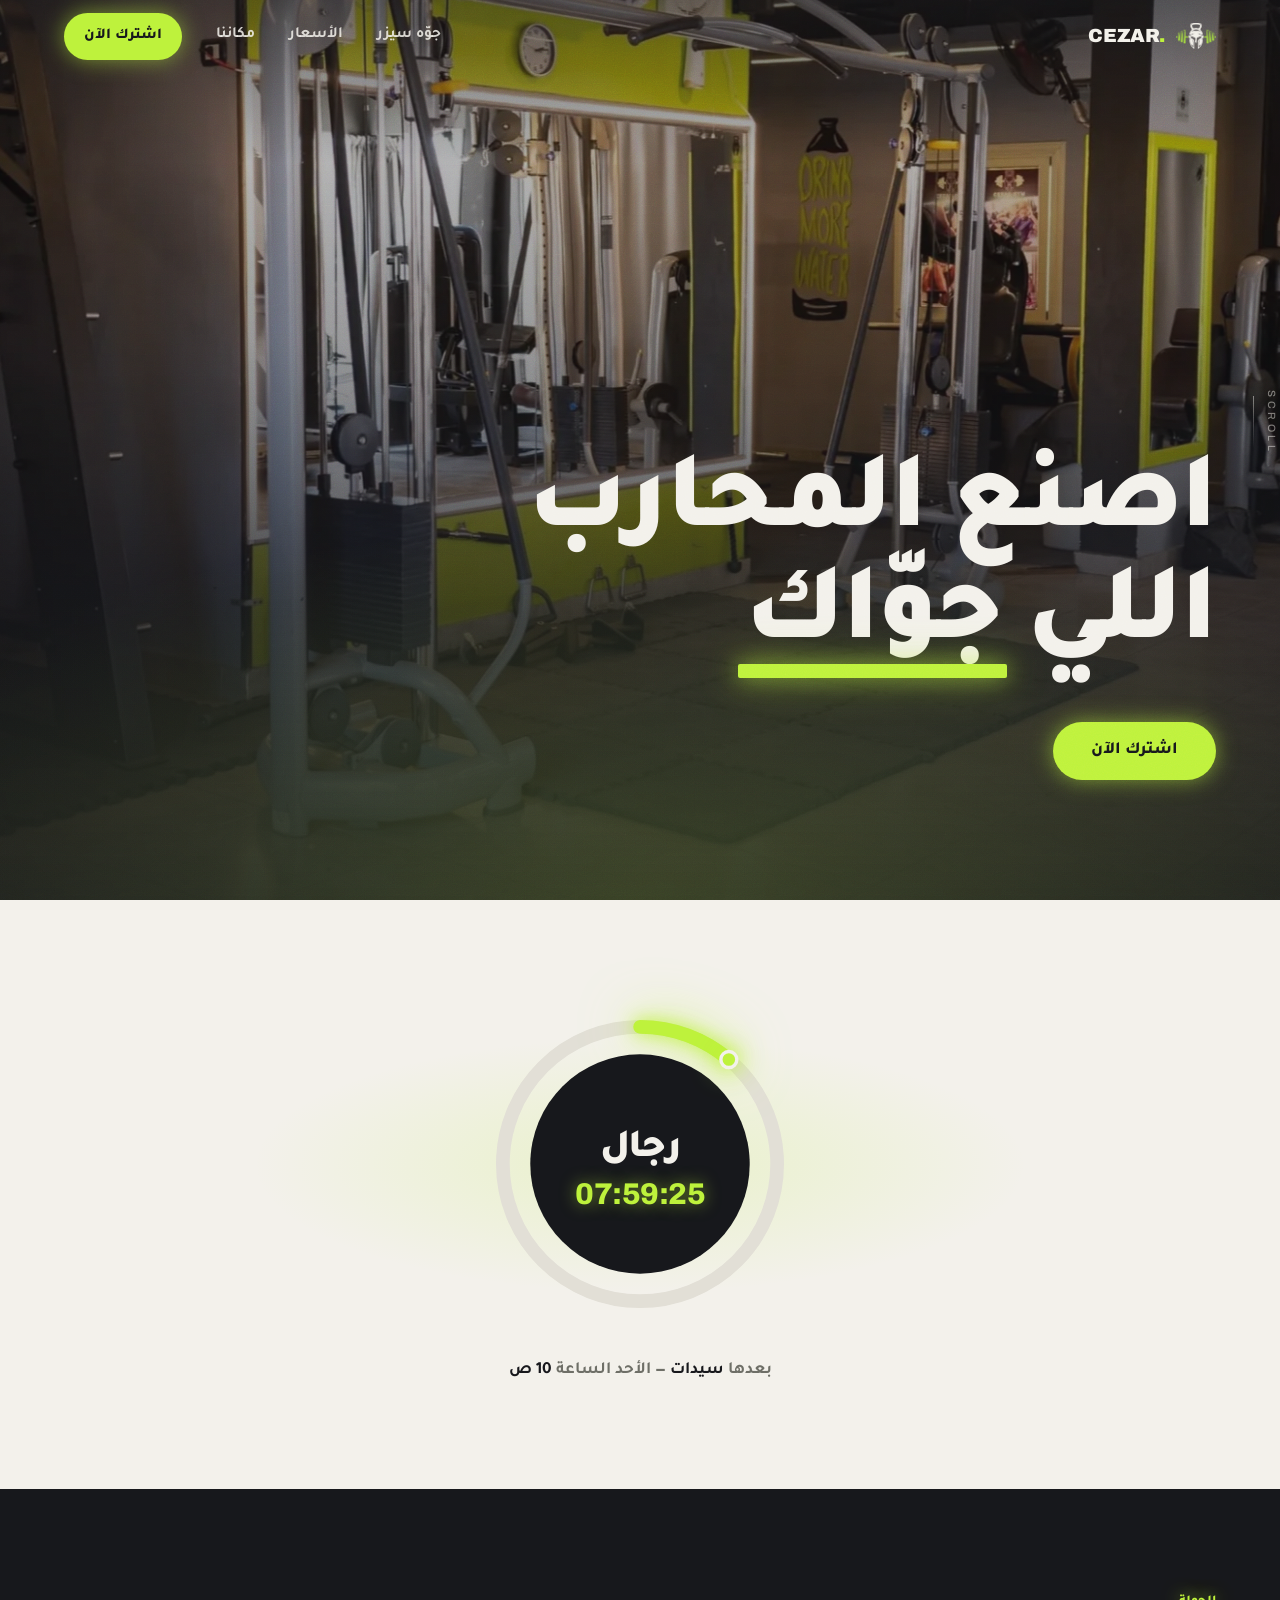
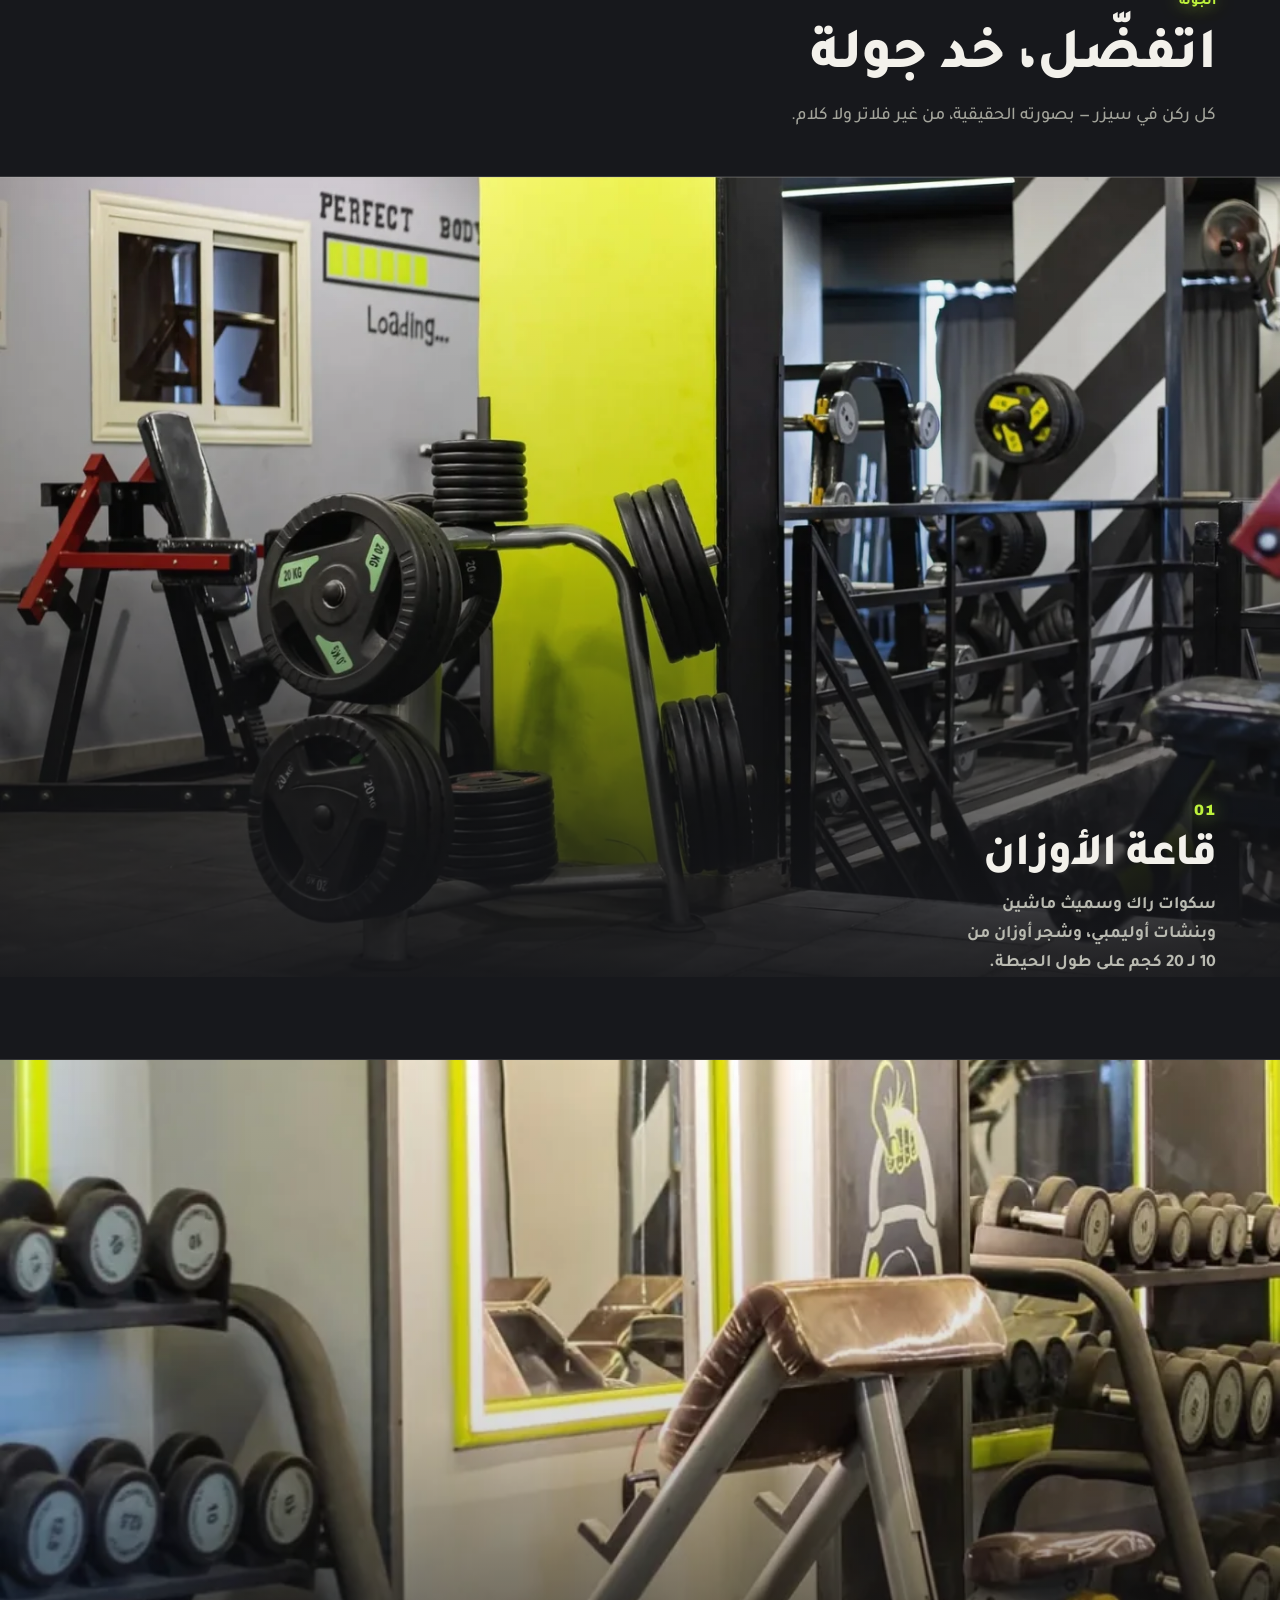
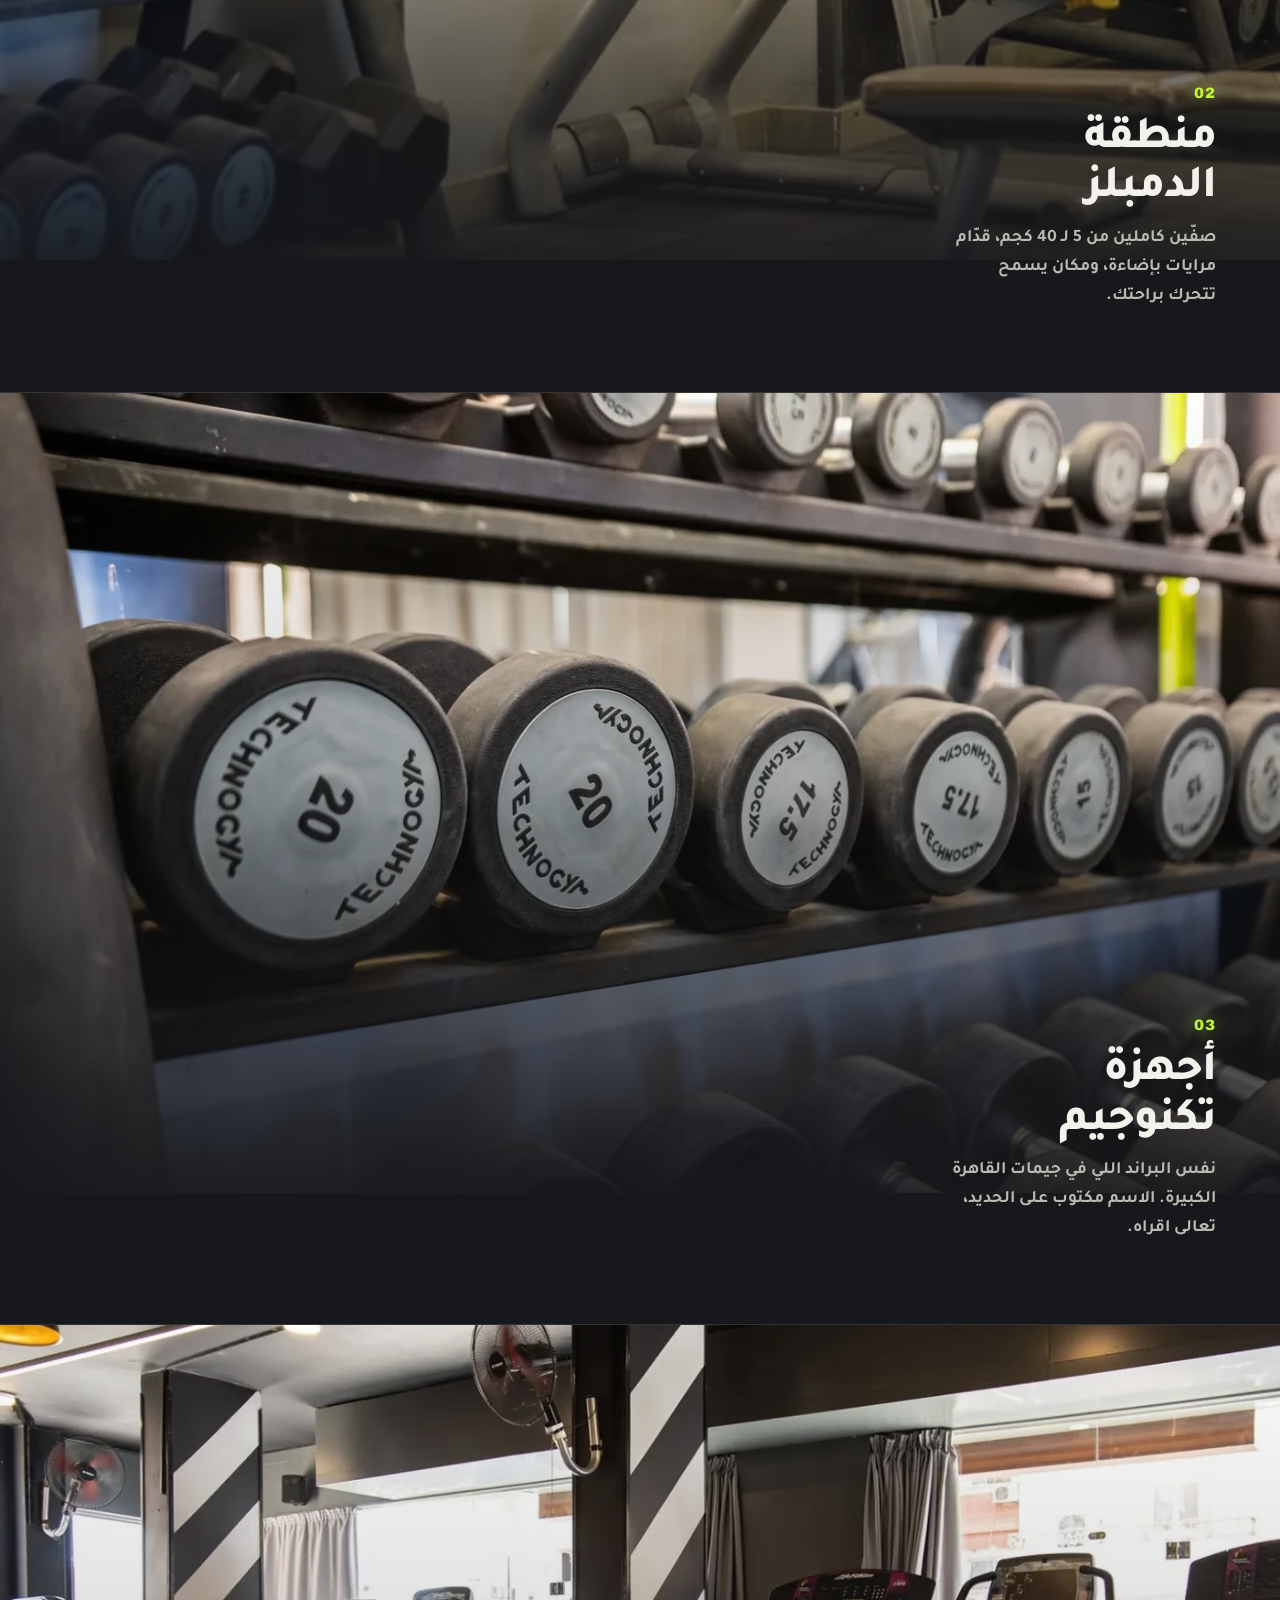
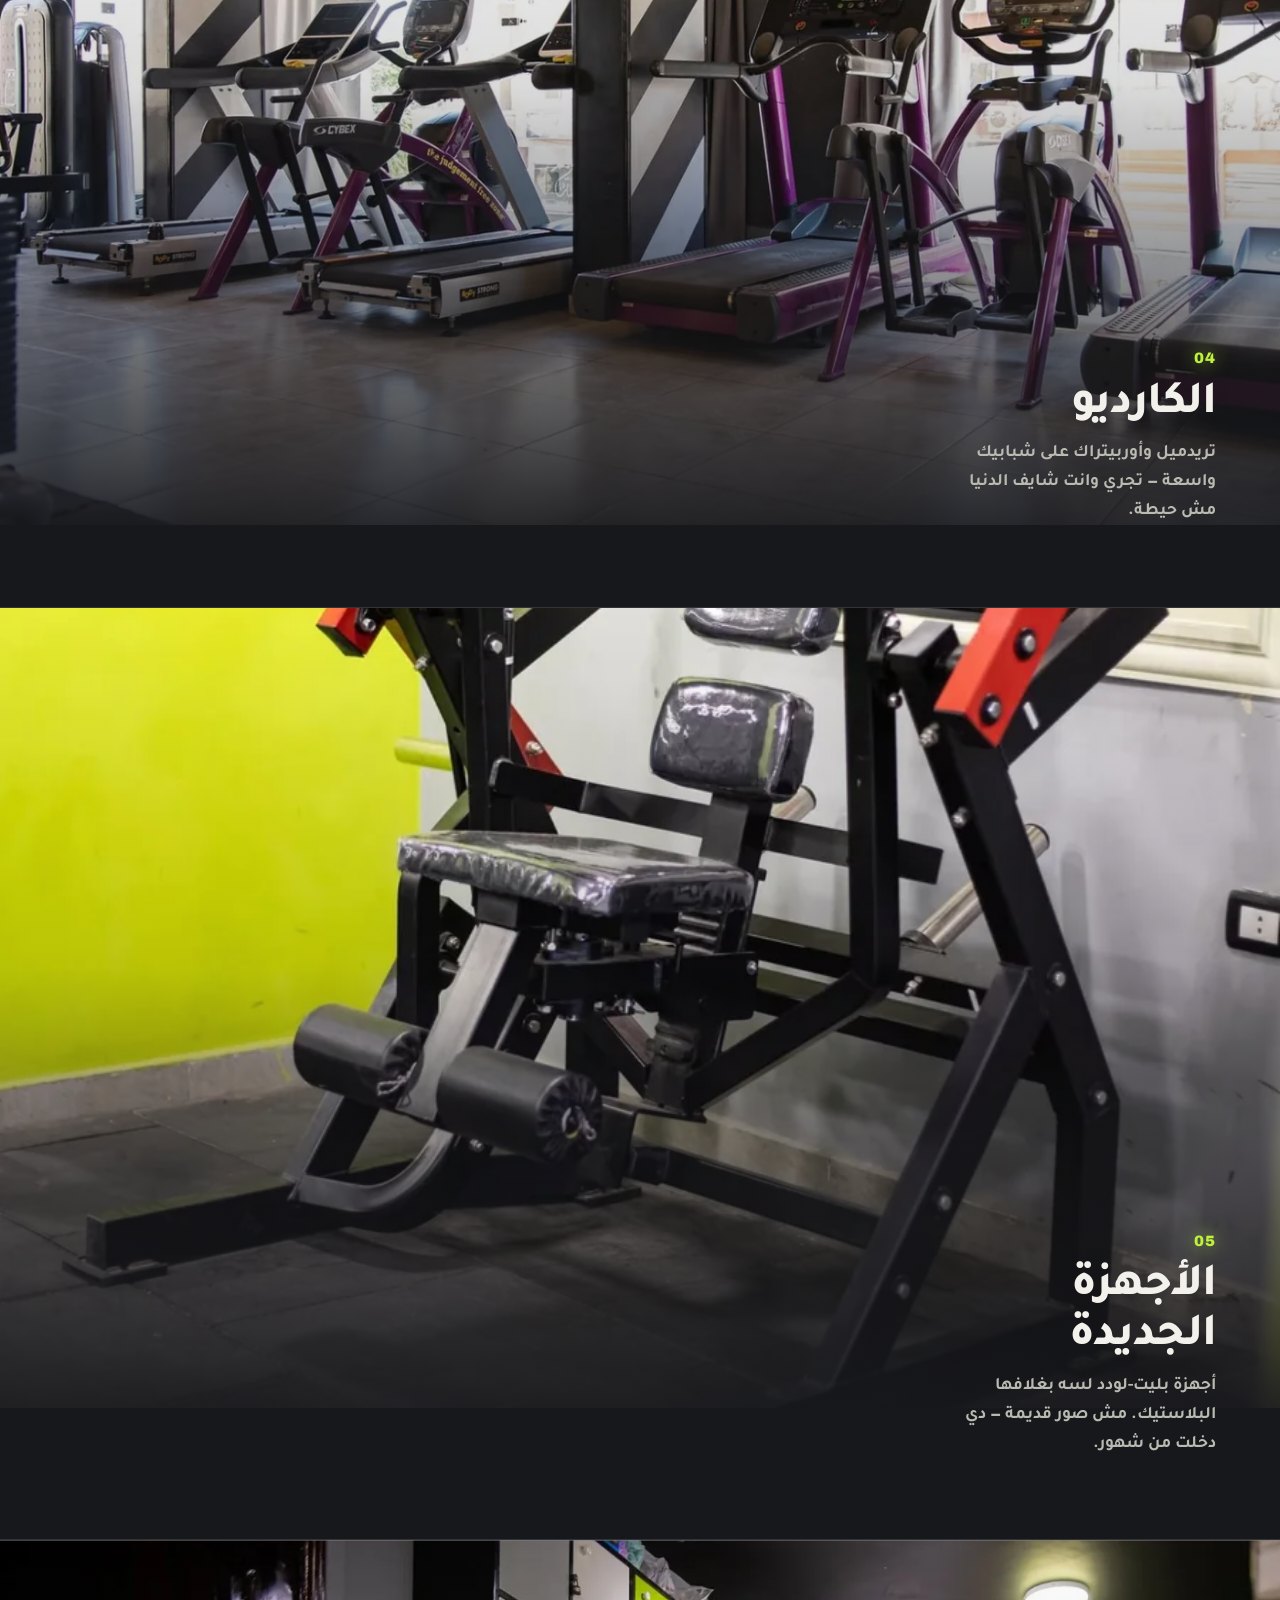
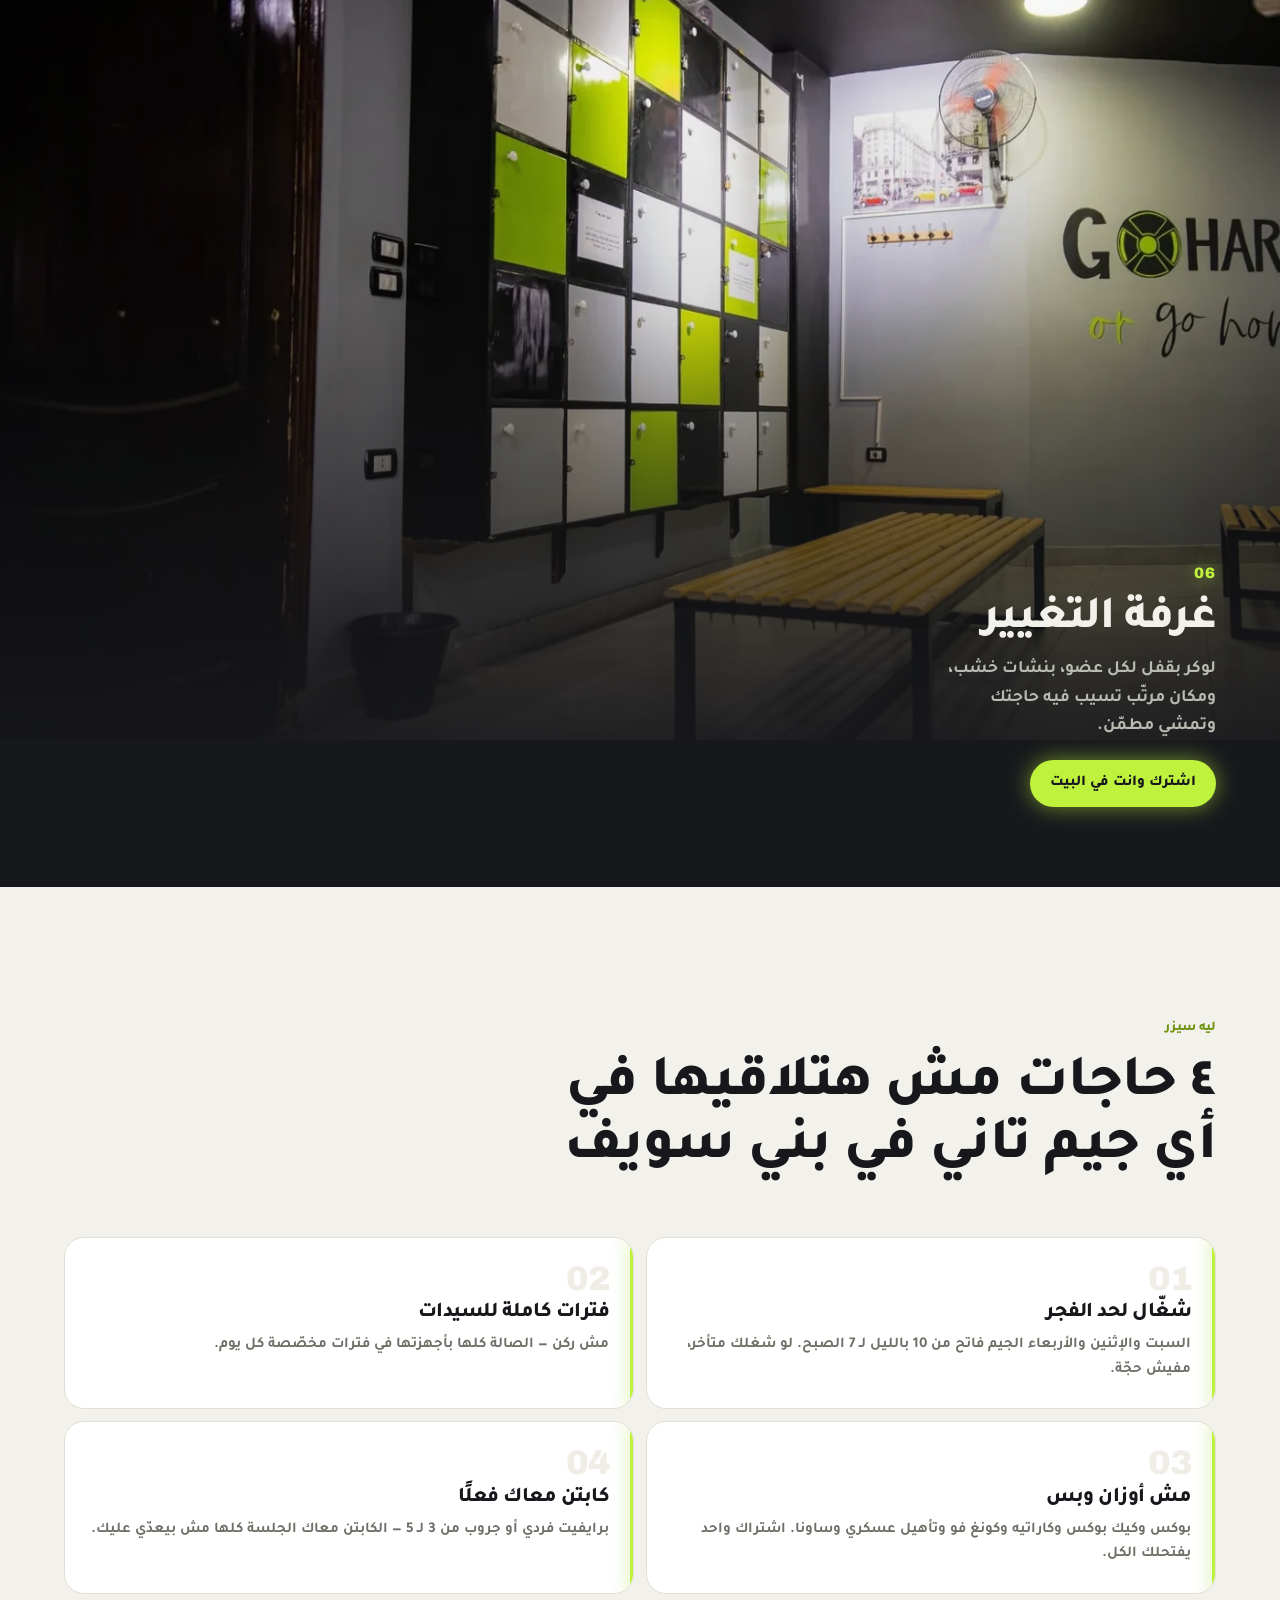
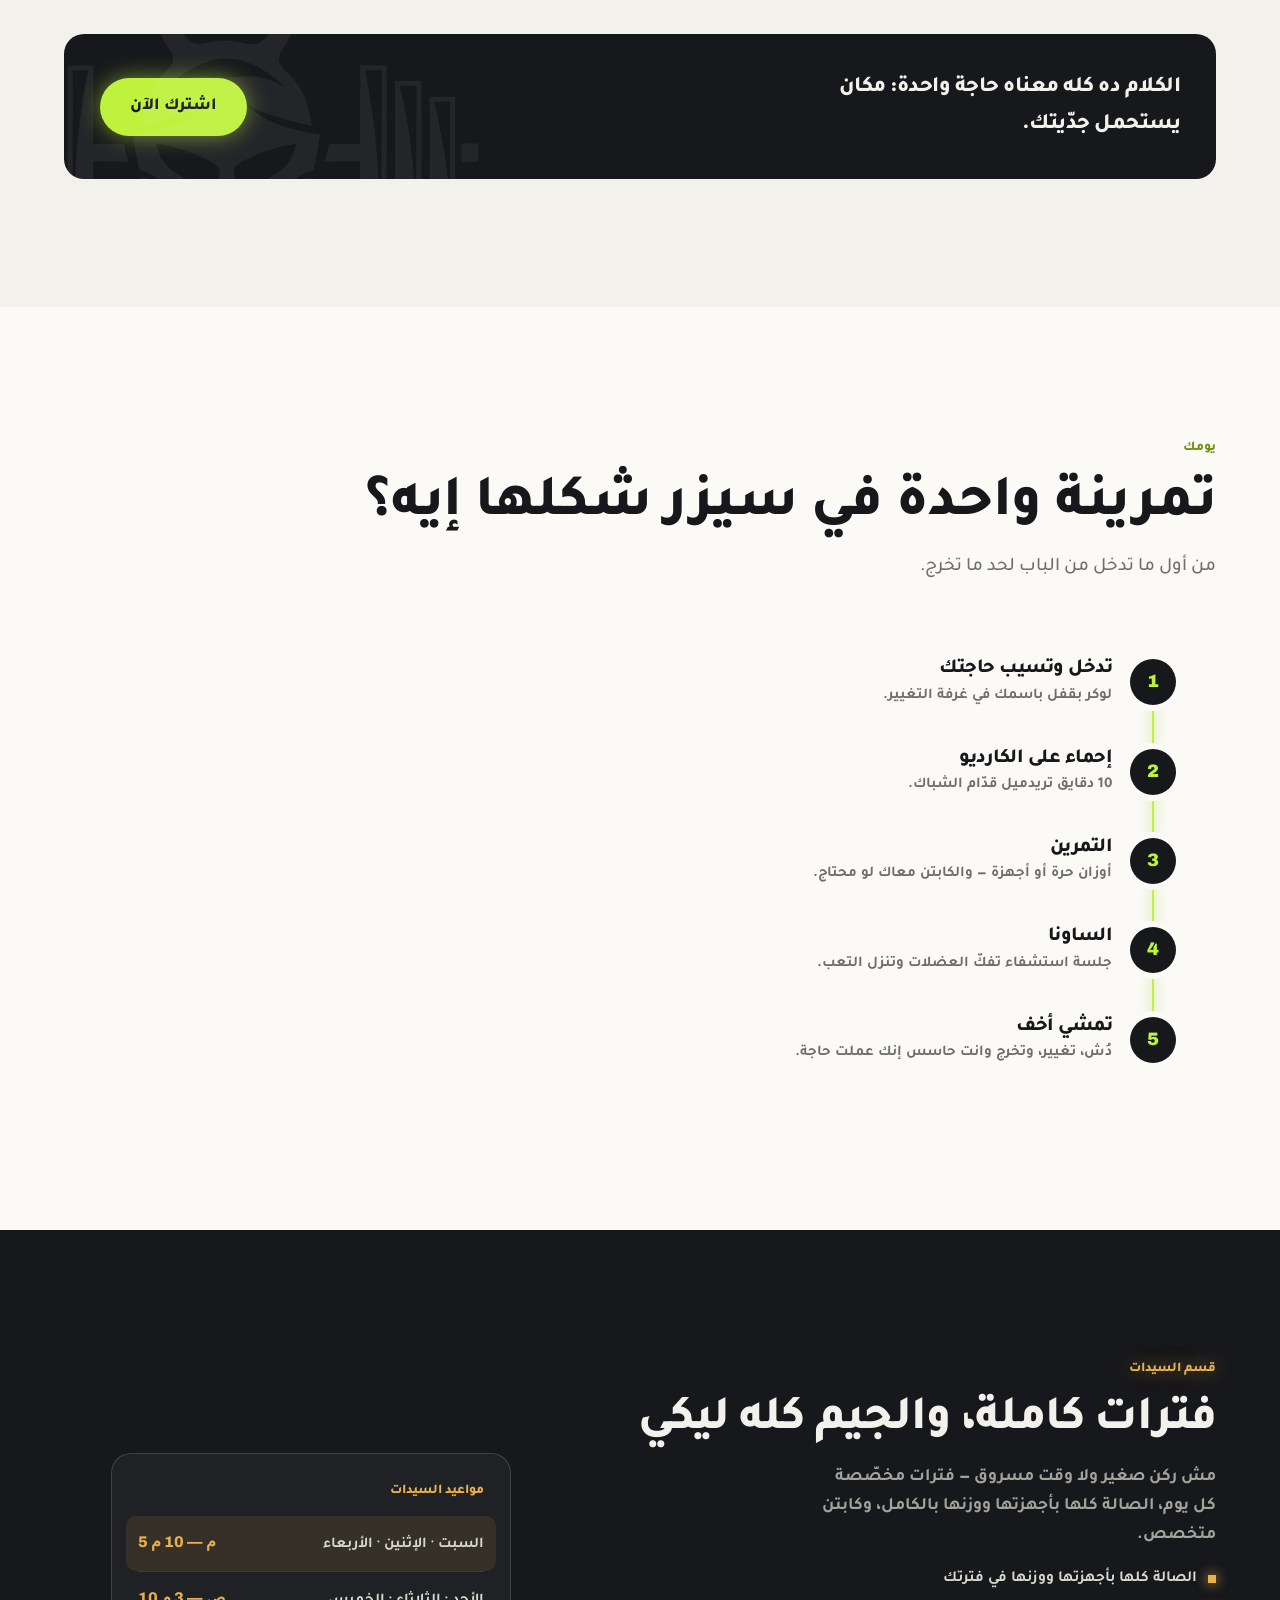
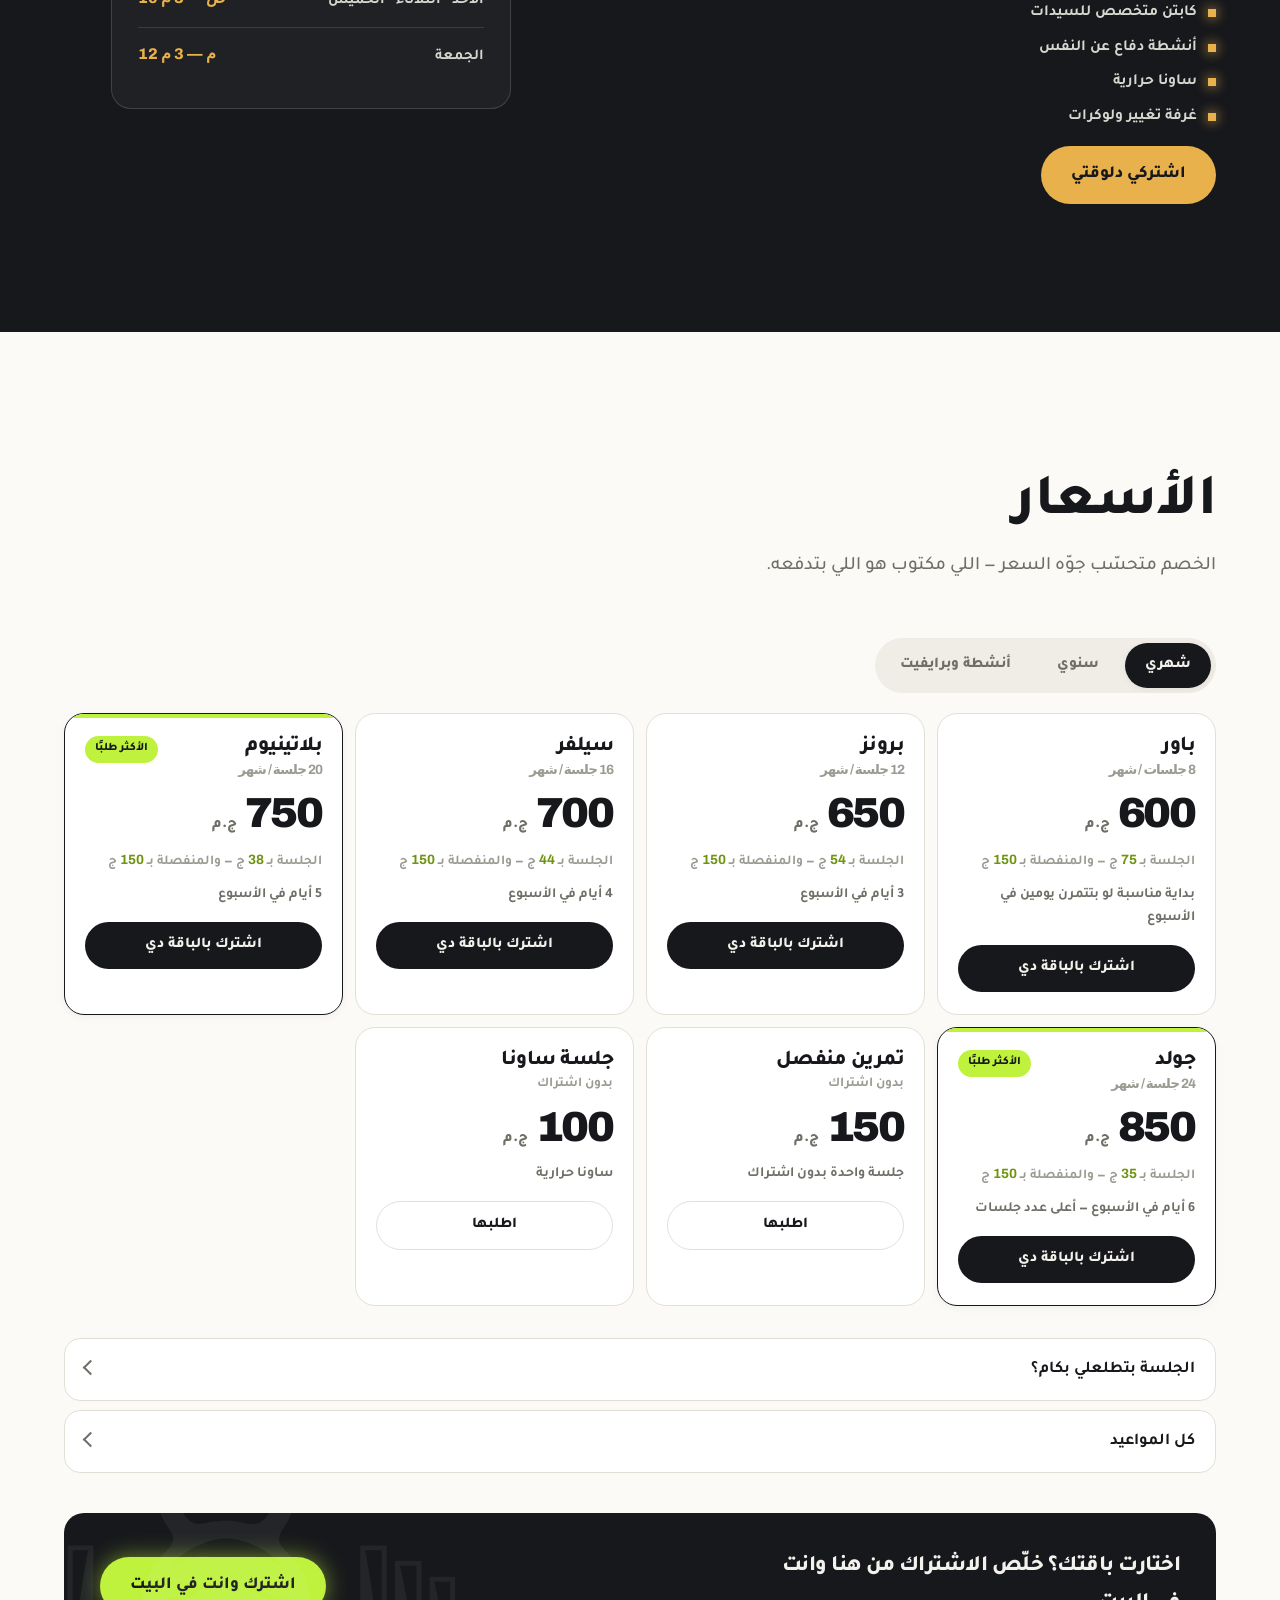
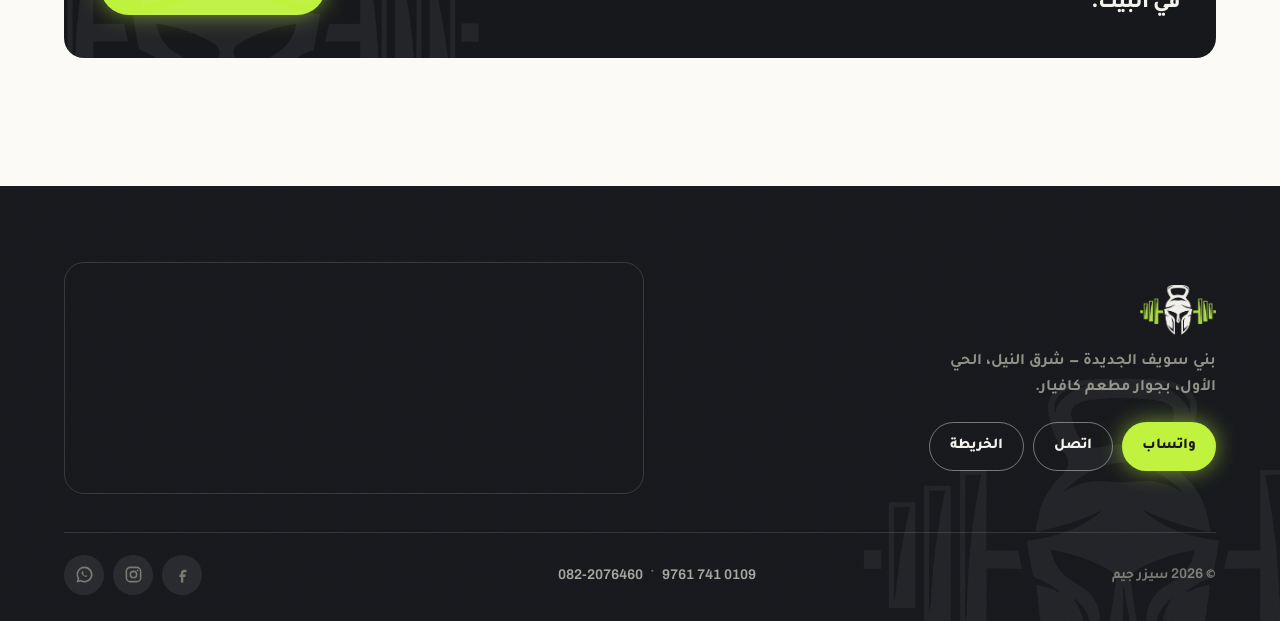
==== index.html @ d4b11406 "كاش في الجيم بحجز ميعاد، وإنستاباي بلينك، وكود الطلب اتشال - كاش في الجيم: بقى بيسجّل البيانات وبيسأ" ====
<!DOCTYPE html>
<html lang="ar" dir="rtl">
<head>
<meta charset="utf-8">
<meta name="viewport" content="width=device-width,initial-scale=1,viewport-fit=cover">
<title>سيزر جيم | أقوى جيم في بني سويف الجديدة</title>
<meta name="description" content="سيزر جيم — بني سويف الجديدة، شرق النيل. أوزان وأجهزة تكنوجيم، كارديو، فنون قتالية، تأهيل عسكري وبدني، ساونا حرارية، وقسم سيدات بمواعيد مخصّصة. اشترك من الموقع في دقيقة.">
<meta name="theme-color" content="#17181C">
<link rel="apple-touch-icon" href="assets/img/icon-180.png">
<link rel="icon" href="assets/img/icon-32.png" sizes="32x32">

<meta property="og:type" content="website">
<meta property="og:title" content="سيزر جيم | أقوى جيم في بني سويف الجديدة">
<meta property="og:description" content="أوزان، كارديو، فنون قتالية، تأهيل، وساونا — ومواعيد للرجال والسيدات. اشترك من الموقع في دقيقة.">
<meta property="og:image" content="assets/img/hero-d1.webp">
<meta property="og:locale" content="ar_EG">

<link rel="preconnect" href="https://fonts.googleapis.com">
<link rel="preconnect" href="https://fonts.gstatic.com" crossorigin>
<link href="https://fonts.googleapis.com/css2?family=Archivo:wght@500;600;700;800;900&family=Tajawal:wght@400;500;600;700;800;900&display=swap" rel="stylesheet">
<link rel="preload" as="image" href="assets/img/hero-d1.webp" media="(min-width:901px)">
<link rel="preload" as="image" href="assets/img/hero-m1.webp" media="(max-width:900px)">
<script>document.documentElement.className='js';</script>
<link rel="stylesheet" href="assets/core.css?v=16">
<link rel="stylesheet" href="assets/site.css?v=15">

<script type="application/ld+json">
{"@context":"https://schema.org","@type":"HealthAndBeautyBusiness","name":"سيزر جيم","alternateName":"CEZAR GYM",
"description":"جيم متكامل في بني سويف الجديدة: كمال أجسام، كارديو، فنون قتالية، تأهيل عسكري وبدني، ساونا، وقسم سيدات.",
"address":{"@type":"PostalAddress","streetAddress":"شرق النيل — الحي الأول، بجوار مطعم كافيار","addressLocality":"بني سويف الجديدة","postalCode":"62511","addressCountry":"EG"},
"telephone":"+20-82-2076460","url":"https://cezargym.github.io/","priceRange":"600-9600 EGP",
"sameAs":["https://www.facebook.com/Cezar.Gym.Club/","https://www.instagram.com/cezar_gym/"]}
</script>
</head>
<body>

<!-- ═══ 00 السبلاش ═══ -->
<div id="splash">
  <div class="splash-in" role="img" aria-label="شعار سيزر جيم">
    <img class="splash-mark splash-mark--top" src="assets/img/emblem-light.png" alt="">
    <img class="splash-mark splash-mark--middle" src="assets/img/emblem-light.png" alt="">
    <img class="splash-mark splash-mark--bottom" src="assets/img/emblem-light.png" alt="">
  </div>
</div>

<!-- ═══ الهيدر ═══ -->
<header class="hdr" id="hdr">
  <div class="wrap hdr-in">
    <a href="#top" class="brand" aria-label="سيزر جيم">
      <img src="assets/img/emblem-light.png" alt="" id="brandMark">
      <b class="lat">CEZAR<i>.</i></b>
    </a>
    <nav class="nav" id="nav">
      <a href="#inside">جوّه سيزر</a>
      <a href="#pricing">الأسعار</a>
      <a href="#where">مكاننا</a>
    </nav>
    <a href="join.html" class="btn btn-lime btn-sm">اشترك الآن</a>
    <button class="burger" id="burger" aria-label="القائمة" aria-expanded="false"><i></i></button>
  </div>
</header>

<div id="sheet" aria-hidden="true">
  <a href="#inside">جوّه سيزر</a>
  <a href="#pricing">الأسعار</a>
  <a href="#where">مكاننا</a>
  <div class="m-cta">
    <a href="join.html" class="btn btn-lime" style="flex:1">اشترك الآن</a>
  </div>
</div>

<noscript>
  <div style="background:#17181C;color:#F3F1EB;padding:28px 20px;text-align:center;line-height:1.9">
    <b style="font-size:20px">سيزر جيم — بني سويف الجديدة</b><br>
    شرق النيل، الحي الأول (بجوار مطعم كافيار)<br>
    واتساب: <a href="https://wa.me/201097419761" style="color:#A8DC42">0109 741 9761</a> ·
    أرضي: <a href="tel:0822076460" style="color:#A8DC42">082-2076460</a><br>
    <span style="color:#A3A49B;font-size:14px">شغّل الجافاسكربت عشان تشوف الأسعار والعروض والمواعيد.</span>
  </div>
</noscript>

<main id="top">

<!-- ═══ 01 الهيرو ═══ -->
<section class="hero grain">
  <!-- تلات لقطات بتتبدّل مع بعض بزووم بطيء — حركة حقيقية بصور الجيم -->
  <div class="hero-bg" id="heroBg">
    <div class="hero-slide on">
      <picture>
        <source media="(max-width:900px)" srcset="assets/img/hero-m1.webp">
        <img src="assets/img/hero-d1.webp" alt="قاعة الأوزان في سيزر جيم" fetchpriority="high">
      </picture>
    </div>
    <div class="hero-slide">
      <picture>
        <source media="(max-width:900px)" srcset="assets/img/hero-m2.webp">
        <img src="assets/img/hero-d2.webp" alt="صالة سيزر جيم" loading="lazy">
      </picture>
    </div>
    <div class="hero-slide">
      <picture>
        <source media="(max-width:900px)" srcset="assets/img/hero-m3.webp">
        <img src="assets/img/hero-d3.webp" alt="دمبلز تكنوجيم" loading="lazy">
      </picture>
    </div>
  </div>
  <div class="wrap hero-in">
    <h1><span class="ln"><span>اصنع المحارب<br>اللي <em class="mark" style="font-style:normal">جوّاك</em></span></span></h1>
    <a href="join.html" class="btn btn-lime hero-btn">اشترك الآن</a>
  </div>
  <div class="scroll-cue lat" aria-hidden="true">SCROLL</div>
</section>

<!-- ═══ 02 الحلقة — الفترة الشغّالة دلوقتي ═══ -->
<section class="live" id="live">
  <div class="wrap live-in">
    <div class="ring" id="ring">
      <svg viewBox="0 0 280 280" aria-hidden="true">
        <!-- اللفة على الشريط بس. النقطة بره اللفة عشان إحداثياتها
             تتحسب في نفس اتجاه اللي بنشوفه على الشاشة. -->
        <g class="ring-rot">
          <circle class="ring-track" cx="140" cy="140" r="120"/>
          <circle class="ring-fg" cx="140" cy="140" r="120" id="ringFg"/>
        </g>
        <circle class="ring-hub" cx="140" cy="140" r="96"/>
        <circle class="ring-head" r="7" cx="140" cy="20" id="ringHead"/>
      </svg>
      <div class="ring-c">
        <b id="ringGroup">—</b>
        <span class="ring-cd num" id="ringCd">--:--:--</span>
      </div>
    </div>
    <p class="live-note" id="ringNote">&nbsp;</p>
  </div>
</section>

<!-- ═══ 03 الجولة — كل مكان في الجيم بشاشة كاملة ═══ -->
<section class="tour" id="inside">
  <div class="wrap tour-head" data-reveal>
    <span class="kick">الجولة</span>
    <h2>اتفضّل، خد جولة</h2>
    <p class="sub">كل ركن في سيزر — بصورته الحقيقية، من غير فلاتر ولا كلام.</p>
  </div>
  <div id="stops"></div>
</section>

<!-- ═══ 04 ليه سيزر ═══ -->
<section class="sect why" id="why">
  <div class="wrap">
    <div class="head" data-reveal>
      <span class="kick">ليه سيزر</span>
      <h2>٤ حاجات مش هتلاقيها في أي جيم تاني في بني سويف</h2>
    </div>
    <div class="why-grid" id="whyGrid"></div>
    <div class="cta-band" data-reveal>
      <p>الكلام ده كله معناه حاجة واحدة: مكان يستحمل جدّيتك.</p>
      <a href="join.html" class="btn btn-lime">اشترك الآن</a>
    </div>
  </div>
</section>

<!-- ═══ 05 يومك في سيزر ═══ -->
<section class="sect day" id="day">
  <div class="wrap">
    <div class="head" data-reveal>
      <span class="kick">يومك</span>
      <h2>تمرينة واحدة في سيزر شكلها إيه؟</h2>
      <p class="sub">من أول ما تدخل من الباب لحد ما تخرج.</p>
    </div>
    <ol class="steps-line" id="dayList"></ol>
  </div>
</section>

<!-- ═══ 06 قسم السيدات ═══ -->
<section class="sect ladies" id="ladies">
  <div class="wrap ladies-in">
    <div class="ladies-t" data-reveal>
      <span class="kick gold">قسم السيدات</span>
      <h2>فترات كاملة، والجيم كله ليكي</h2>
      <p class="sub">مش ركن صغير ولا وقت مسروق — فترات مخصّصة كل يوم،
        الصالة كلها بأجهزتها ووزنها بالكامل، وكابتن متخصص.</p>
      <ul class="tick" id="ladiesList"></ul>
      <a href="join.html" class="btn btn-gold">اشتركي دلوقتي</a>
    </div>
    <div class="ladies-r" data-reveal>
      <div class="hours-card">
        <span class="hours-t">مواعيد السيدات</span>
        <ul id="ladiesHours"></ul>
      </div>
    </div>
  </div>
</section>


<!-- ═══ 04 الأسعار — والعروض جواها في الأول ═══ -->
<section class="sect prices" id="pricing">
  <div class="wrap">
    <div class="head" data-reveal>
      <h2>الأسعار</h2>
      <p class="sub">الخصم متحسّب جوّه السعر — اللي مكتوب هو اللي بتدفعه.</p>
    </div>

    <!-- شريط العروض -->
    <div class="obar" id="obar" data-reveal></div>

    <div class="tabs" id="priceTabs" data-reveal>
      <button data-pane="monthly" class="on">شهري</button>
      <button data-pane="yearly">سنوي</button>
      <button data-pane="acts">أنشطة وبرايفيت</button>
    </div>

    <div class="panes">
      <div class="on" id="pane-monthly"><div class="plan-grid" id="monthlyGrid"></div></div>
      <div id="pane-yearly">
        <div style="display:grid;gap:14px" id="yearlyGrid"></div>
        <p class="per" style="margin-top:16px">كل اشتراك سنوي عليه دعوات مجانية وجلسات ساونا حسب المدة.</p>
      </div>
      <div id="pane-acts"><div class="plan-grid" id="actsGrid"></div></div>
    </div>

    <!-- الحاسبتين — مطويّين، يفتحوا بالضغط -->
    <div class="tools" data-reveal>
      <details class="tool">
        <summary><b>الجلسة بتطلعلي بكام؟</b><i></i></summary>
        <div class="tool-b rcalc-b">
          <div class="rng">
            <div class="rng-top"><b><span id="rDays">4</span></b><span>أيام في الأسبوع</span></div>
            <input type="range" id="rRange" min="2" max="6" step="1" value="4"
                   aria-label="عدد أيام التمرين في الأسبوع">
            <div class="rng-scale lat"><span>2</span><span>3</span><span>4</span><span>5</span><span>6</span></div>
          </div>
          <div class="rc-out">
            <div class="rc-plan" id="rPlan">—</div>
            <div class="rc-num"><b id="rPer">—</b><span>جنيه للجلسة</span></div>
            <div class="rc-cmp" id="rCmp">—</div>
            <button class="btn btn-ink btn-sm" id="rGo">اشترك بالباقة دي</button>
          </div>
        </div>
      </details>

      <details class="tool" id="fcalc" hidden>
        <summary><b>عرض الصحاب — هنوفّر كام؟</b><i></i></summary>
        <div class="tool-b">
          <div class="pick-row"><label>عددكم</label><div class="seg" id="fPeople"></div></div>
          <div class="pick-row"><label>الباقة</label><select class="fsel" id="fPlan"></select></div>
          <div class="rc-out">
            <div class="save-big"><span id="fSave">0</span><i>ج.م</i></div>
            <div class="save-rows">
              <div><span>للواحد</span><b id="fOne">—</b></div>
              <div><span>بعد خصم <span id="fPct">30</span>%</span><b id="fOneNew">—</b></div>
              <div class="tot"><span id="fCntLab">الإجمالي</span><b id="fTot">—</b></div>
            </div>
            <button class="btn btn-ink btn-sm" id="fShare">ابعت العرض لصحابك</button>
          </div>
        </div>
      </details>

      <details class="tool">
        <summary><b>كل المواعيد</b><i></i></summary>
        <div class="tool-b">
          <div class="tabs sm" id="schTabs">
            <button data-g="men" class="on">رجال</button>
            <button data-g="women">سيدات</button>
          </div>
          <div class="sch-grid" id="schGrid"></div>
        </div>
      </details>
    </div>

    <div class="cta-band" data-reveal>
      <p>اختارت باقتك؟ خلّص الاشتراك من هنا وانت في البيت.</p>
      <a href="join.html" class="btn btn-lime">اشترك وانت في البيت</a>
    </div>
  </div>
</section>

</main>

<!-- ═══ الفوتر ═══ -->
<footer class="ftr grain" id="where">
  <img class="wm" src="assets/img/emblem-ghost.png" alt="" aria-hidden="true"
       style="inset-inline-start:-8%;bottom:-22%">
  <div class="wrap">
    <div class="ftr-top">
      <div class="ftr-brand">
        <img src="assets/img/emblem-light.png" alt="سيزر جيم">
        <p>بني سويف الجديدة — شرق النيل، الحي الأول، بجوار مطعم كافيار.</p>
        <div class="ftr-btns">
          <a class="btn btn-lime btn-sm" id="locWaBtn">واتساب</a>
          <a class="btn btn-ghost-light btn-sm" id="locCall">اتصل</a>
          <a class="btn btn-ghost-light btn-sm" id="fMap">الخريطة</a>
        </div>
      </div>
      <div class="map" data-reveal>
        <iframe title="مكان سيزر جيم على الخريطة" loading="lazy" referrerpolicy="no-referrer-when-downgrade"
          src="https://www.google.com/maps?q=Cezar+Gym+Beni+Suef+New+City&output=embed"></iframe>
      </div>
    </div>
    <div class="ftr-bot">
      <span>© <span class="lat">2026</span> سيزر جيم</span>
      <span class="ftr-tel"><a class="lat" id="fWa">—</a> · <a class="lat" id="fTel">—</a></span>
      <div class="socials">
        <a id="sFb" aria-label="فيسبوك"><svg viewBox="0 0 24 24" fill="currentColor"><path d="M14 9h3V6h-3c-2.2 0-4 1.8-4 4v2H8v3h2v7h3v-7h2.5l.5-3H13v-2c0-.6.4-1 1-1z"/></svg></a>
        <a id="sIg" aria-label="انستجرام"><svg viewBox="0 0 24 24" fill="none" stroke="currentColor" stroke-width="2"><rect x="3" y="3" width="18" height="18" rx="5"/><circle cx="12" cy="12" r="4"/><circle cx="17.2" cy="6.8" r="1.2" fill="currentColor" stroke="none"/></svg></a>
        <a id="sWa" aria-label="واتساب"><svg viewBox="0 0 24 24" fill="currentColor"><path d="M12 2a10 10 0 00-8.7 15L2 22l5.2-1.3A10 10 0 1012 2zm0 2a8 8 0 11-4.1 14.9l-.4-.2-2.7.7.7-2.6-.2-.4A8 8 0 0112 4zm-2.3 4c-.2 0-.5.1-.7.4-.3.3-.8.8-.8 1.7 0 .9.6 1.8 1.8 3 1.2 1.1 2.4 1.7 3.4 1.9.9.2 1.4-.2 1.7-.5.3-.3.4-.8.3-1l-1.2-.6c-.2-.1-.4 0-.5.1l-.4.5c-.1.1-.3.2-.5.1-.5-.2-1-.5-1.5-1s-.8-1-1-1.5c-.1-.2 0-.3.1-.4l.4-.4c.2-.2.2-.4.1-.6L10.3 8.3c-.1-.2-.3-.3-.6-.3z"/></svg></a>
      </div>
    </div>
  </div>
</footer>

<!-- الشريط الثابت في الموبايل -->
<div class="dock" id="dock">
  <a href="join.html" class="btn btn-lime">اشترك الآن</a>
  <a class="btn btn-wa" id="dockWa" aria-label="واتساب"><svg viewBox="0 0 24 24" fill="currentColor"><path d="M12 2a10 10 0 00-8.7 15L2 22l5.2-1.3A10 10 0 1012 2zm0 2a8 8 0 11-4.1 14.9l-.4-.2-2.7.7.7-2.6-.2-.4A8 8 0 0112 4zm-2.3 4c-.2 0-.5.1-.7.4-.3.3-.8.8-.8 1.7 0 .9.6 1.8 1.8 3 1.2 1.1 2.4 1.7 3.4 1.9.9.2 1.4-.2 1.7-.5.3-.3.4-.8.3-1l-1.2-.6c-.2-.1-.4 0-.5.1l-.4.5c-.1.1-.3.2-.5.1-.5-.2-1-.5-1.5-1s-.8-1-1-1.5c-.1-.2 0-.3.1-.4l.4-.4c.2-.2.2-.4.1-.6L10.3 8.3c-.1-.2-.3-.3-.6-.3z"/></svg></a>
</div>

<a class="fab" id="fab" aria-label="كلّمنا على واتساب"><svg viewBox="0 0 24 24" fill="currentColor"><path d="M12 2a10 10 0 00-8.7 15L2 22l5.2-1.3A10 10 0 1012 2zm0 2a8 8 0 11-4.1 14.9l-.4-.2-2.7.7.7-2.6-.2-.4A8 8 0 0112 4zm-2.3 4c-.2 0-.5.1-.7.4-.3.3-.8.8-.8 1.7 0 .9.6 1.8 1.8 3 1.2 1.1 2.4 1.7 3.4 1.9.9.2 1.4-.2 1.7-.5.3-.3.4-.8.3-1l-1.2-.6c-.2-.1-.4 0-.5.1l-.4.5c-.1.1-.3.2-.5.1-.5-.2-1-.5-1.5-1s-.8-1-1-1.5c-.1-.2 0-.3.1-.4l.4-.4c.2-.2.2-.4.1-.6L10.3 8.3c-.1-.2-.3-.3-.6-.3z"/></svg></a>

<div id="toast"><div></div></div>

<script src="data/img.js?v=2"></script>
<script src="data/site.js?v=12"></script>
<script src="assets/hours.js?v=2"></script>
<script src="assets/site.js?v=16"></script>
</body>
</html>
---- assets/core.css ----
/* ============================================================
   سيزر جيم — الأساس: التوكنز، الريسِت، التايبوغرافي، الحركة
   ============================================================ */

:root{
  /* ألوان الهوية */
  --ink:#17181C;
  --ink-2:#1F2026;
  --ink-3:#23242A;
  --paper:#F3F1EB;
  --surface:#FFFFFF;
  --cream:#FBFAF6;
  --panel:#EFEDE5;
  --hair:#E2DFD6;
  --muted:#6E6F67;
  --faint:#9A9B91;
  --lime:#BEF23C;        /* الفسفوري الأساسي — أفتح وأنور من اللوجو عشان يفرقع على الغامق */
  --lime-hot:#D6FF4B;    /* أعلى درجة — للتوهّج والهوفر */
  --lime-deep:#6F9410;   /* الفسفوري كنص على خلفية فاتحة (تباين كافي) */
  --lime-dim:#7E9E2E;
  --gold:#E8B14C;        /* فترة السيدات */
  --gold-deep:#9C6F16;

  /* توهّج جاهز — بيتحط على أي حاجة فسفوري */
  --glow:0 0 22px rgba(190,242,60,.55);
  --glow-lg:0 0 44px rgba(190,242,60,.42);
  --glow-gold:0 0 22px rgba(232,177,76,.55);

  /* مقاسات */
  --pad:clamp(18px,5vw,64px);
  --maxw:1240px;
  --r-card:20px;
  --r-pill:100px;

  /* حركة */
  --e-out:cubic-bezier(.16,1,.3,1);
  --e-in-out:cubic-bezier(.65,0,.35,1);
  --t-fast:.28s;
  --t:.55s;
  --t-slow:.9s;

  /* ظلال ناعمة وبعيدة — مفيش ظلال غامقة قوية */
  --sh-1:0 2px 8px rgba(23,24,28,.05);
  --sh-2:0 14px 34px rgba(23,24,28,.09);
  --sh-3:0 28px 60px rgba(23,24,28,.14);
}

*,*::before,*::after{box-sizing:border-box}
html{-webkit-text-size-adjust:100%;scroll-behavior:smooth}
body{margin:0}

/* الهيدينج والنص العربي */
body{
  font-family:'Tajawal',system-ui,sans-serif;
  font-weight:500;
  background:var(--paper);
  color:var(--ink);
  line-height:1.65;
  overflow-x:clip;
  -webkit-font-smoothing:antialiased;
}

h1,h2,h3,h4{
  font-family:'Tajawal',system-ui,sans-serif;
  font-weight:800;
  line-height:1.08;
  letter-spacing:-.5px;
  margin:0;
  text-wrap:balance;
}
h1{font-weight:900}
p{margin:0}
a{color:inherit;text-decoration:none}
img{display:block;max-width:100%;height:auto}
button,input,select,textarea{font:inherit;color:inherit}
button{cursor:pointer;background:none;border:0;padding:0}
ul{margin:0;padding:0;list-style:none}

/* الأرقام واللاتيني دايمًا Archivo — والأرقام إنجليزي */
.num,.lat{font-family:'Archivo',system-ui,sans-serif;font-variant-numeric:tabular-nums}
.num{font-weight:800;letter-spacing:-1px}

/* ⚠️ قاعدة مهمة: الـ letter-spacing الموجب بيفصل الحروف العربية المتّصلة.
   فالتراكينج الواسع للـ labels اللاتينية بس (.lat)، والعربي بيرجع normal. */
.lbl{
  font-size:12.5px;font-weight:800;text-transform:uppercase;
  letter-spacing:normal;
}
.lbl.lat{letter-spacing:2.8px;font-weight:600}

/* الـ label المرقّم — 01 / SERVICES */
.eyebrow{
  display:flex;align-items:center;gap:10px;
  font-family:'Archivo',system-ui,sans-serif;
  font-weight:600;font-size:12px;letter-spacing:4.5px;
  text-transform:uppercase;color:#83847B;
}
.eyebrow::before{
  content:'';width:9px;height:9px;flex:none;
  background:var(--lime);box-shadow:var(--glow);
}

/* عنوان صغير فوق كل قسم */
.kick{
  display:inline-block;font-weight:800;font-size:13.5px;
  color:var(--lime-deep);
}
.sect-dark .kick,.tour .kick,.ladies .kick{color:var(--lime);text-shadow:0 0 18px rgba(190,242,60,.7)}
.on-dark .eyebrow,.dark .eyebrow{color:#8C8D83}

/* خط فسفوري تحت الكلمة المهمة — تحت الحروف مش عليها، عشان الكلمة تفضل مقروءة */
.mark{position:relative;white-space:nowrap}
.mark::after{
  content:'';position:absolute;inset-inline:-.05em;bottom:-.02em;height:.13em;
  background:var(--lime);border-radius:2px;
  box-shadow:var(--glow),var(--glow-lg);
  transform:scaleX(var(--mark,1));transform-origin:right center;
}

/* أزرار */
.btn{
  display:inline-flex;align-items:center;justify-content:center;gap:10px;
  padding:15px 30px;border-radius:var(--r-pill);
  font-weight:800;font-size:17px;
  transition:transform var(--t-fast) var(--e-out),
             background var(--t-fast) ease,
             color var(--t-fast) ease,
             box-shadow var(--t-fast) ease,
             border-color var(--t-fast) ease;
  will-change:transform;
}
.btn:active{transform:scale(.965)}
.btn-lime{background:var(--lime);color:var(--ink);box-shadow:var(--glow)}
.btn-lime:hover{background:var(--lime-hot);box-shadow:var(--glow),0 12px 30px rgba(190,242,60,.45)}
.btn-ink{background:var(--ink);color:var(--paper)}
.btn-ink:hover{background:#2A2B33}
.btn-ghost{border:1.5px solid var(--hair);color:var(--ink)}
.btn-ghost:hover{border-color:var(--ink);background:var(--ink);color:var(--paper)}
.btn-ghost-light{border:1.5px solid rgba(243,241,235,.42);color:var(--paper)}
.btn-ghost-light:hover{border-color:var(--paper);background:var(--paper);color:var(--ink)}
.btn-sm{padding:11px 20px;font-size:15px}
.btn[disabled]{opacity:.4;pointer-events:none}

/* شِل الأقسام */
.wrap{width:min(100% - var(--pad)*2,var(--maxw));margin-inline:auto}
section{position:relative}
.sect{padding-block:clamp(64px,10vw,132px)}
.sect-dark{background:var(--ink);color:var(--paper)}
.sect-dark h2,.sect-dark h3{color:var(--paper)}
.rule{height:1px;background:var(--hair);border:0;margin:0}
.sect-dark .rule{background:rgba(243,241,235,.14)}

.head{margin-bottom:clamp(30px,4.5vw,56px)}
.head h2{font-size:clamp(30px,5.4vw,58px);margin-top:14px}
.head .sub{margin-top:14px;color:var(--muted);font-size:clamp(16px,2vw,19px);max-width:62ch}
.sect-dark .head .sub{color:#A3A49B}

/* حبيبات خفيفة — بتكسر الإحساس الديجيتال الناشف */
.grain::before{
  content:'';position:absolute;inset:0;pointer-events:none;z-index:1;
  opacity:.5;mix-blend-mode:overlay;
  background-image:url("[data-uri]");
}

/* العلامة المائية — الإمبلم خلف الأقسام */
.wm{
  position:absolute;pointer-events:none;user-select:none;
  opacity:.05;width:min(46vw,520px);
}
.sect-dark .wm{opacity:.055}

/* ظهور العناصر مع السكرول.
   مربوط بـ .js عشان لو الجافاسكربت وقع الصفحة متبانش فاضية. */
.js [data-reveal]{
  opacity:0;transform:translateY(26px);
  filter:blur(6px);
  transition:opacity var(--t-slow) var(--e-out),
             transform var(--t-slow) var(--e-out),
             filter var(--t-slow) var(--e-out);
  transition-delay:var(--d,0ms);
}
.js [data-reveal].in{opacity:1;transform:none;filter:none}

/* صور بـ placeholder ضبابي لحد ما تنزل */
.ph{position:relative;overflow:hidden;background:var(--panel)}
.ph>img{
  width:100%;height:100%;object-fit:cover;
  opacity:0;transition:opacity .7s var(--e-out);
}
.ph>img.loaded{opacity:1}
.ph::after{
  content:'';position:absolute;inset:0;
  background-image:var(--lqip);background-size:cover;background-position:center;
  filter:blur(14px);transform:scale(1.12);
  transition:opacity .7s var(--e-out);
}
.ph.done::after{opacity:0}

/* سكرول-بار رفيع للشرايط الأفقية */
.hscroll{
  display:flex;gap:14px;overflow-x:auto;
  scroll-snap-type:x mandatory;
  -webkit-overflow-scrolling:touch;
  scrollbar-width:thin;
}
.hscroll>*{scroll-snap-align:start;flex:none}
.hscroll::-webkit-scrollbar{height:5px}
.hscroll::-webkit-scrollbar-thumb{background:var(--hair);border-radius:9px}

/* [hidden] لازم تغلب أي display من الكلاسات (زي .btn{display:inline-flex}) */
[hidden]{display:none !important}

/* أدوات */
.sr{position:absolute;width:1px;height:1px;margin:-1px;padding:0;overflow:hidden;clip:rect(0 0 0 0);white-space:nowrap;border:0}
.center{text-align:center}
.nowrap{white-space:nowrap}
:focus-visible{outline:2.5px solid var(--lime);outline-offset:3px;border-radius:6px}

/* احترام تقليل الحركة */
@media (prefers-reduced-motion:reduce){
  html{scroll-behavior:auto}
  *,*::before,*::after{
    animation-duration:.001ms !important;animation-iteration-count:1 !important;
    transition-duration:.001ms !important;
  }
  .js [data-reveal]{opacity:1;transform:none;filter:none}
}
---- assets/site.css ----
/* ============================================================
   سيزر جيم — أقسام الموقع
   ============================================================ */

/* ---------- 00 السبلاش ---------- */
#splash{
  position:fixed;inset:0;z-index:200;
  display:grid;place-items:center;
  background:var(--ink);
  transition:opacity .35s var(--e-out),visibility .35s;
}
#splash.gone{opacity:0;visibility:hidden}
/* الشعار وحده بيتجمع من ثلاث طبقات سريعة في مركز الشاشة. */
.splash-in{
  position:relative;
  width:clamp(190px,52vw,300px);
  aspect-ratio:2.025 / 1;
  filter:drop-shadow(0 0 22px rgba(190,242,60,.16));
}
.splash-mark{
  position:absolute;inset:0;
  width:100%;height:100%;
  opacity:0;
  object-fit:contain;
  will-change:transform,opacity;
}
.splash-mark--top{
  clip-path:inset(0 0 66% 0);
  animation:splashTop .2s var(--e-out) .05s both;
}
.splash-mark--middle{
  clip-path:inset(32% 0 32% 0);
  animation:splashMiddle .22s var(--e-out) .22s both;
}
.splash-mark--bottom{
  clip-path:inset(65% 0 0 0);
  animation:splashBottom .22s var(--e-out) .39s both;
}
@keyframes splashTop{from{opacity:0;transform:translateY(-16px) scale(.95)}to{opacity:1;transform:none}}
@keyframes splashMiddle{from{opacity:0;transform:scaleX(.7)}to{opacity:1;transform:none}}
@keyframes splashBottom{from{opacity:0;transform:translateY(16px) scale(.95)}to{opacity:1;transform:none}}

/* ---------- الهيدر ---------- */
.hdr{
  position:fixed;inset-inline:0;top:0;z-index:120;
  transition:background .4s var(--e-out),box-shadow .4s var(--e-out),
             border-color .4s var(--e-out);
  border-bottom:1px solid transparent;
}
.hdr-in{
  display:flex;align-items:center;gap:20px;
  height:72px;
}
.hdr.solid{background:rgba(243,241,235,.9);backdrop-filter:blur(14px) saturate(1.3);
  border-bottom-color:var(--hair)}
.hdr.hide{transform:translateY(-104%);transition:transform .45s var(--e-out)}
.brand{display:flex;align-items:center;gap:11px;flex:none}
.brand img{width:40px;height:auto}
.brand b{
  font-family:'Archivo',sans-serif;font-weight:900;font-size:19px;
  letter-spacing:-.4px;color:var(--paper);transition:color .4s ease;
  direction:ltr;   /* عشان النقطة الفسفوري تقعد في آخر الكلمة */
}
.brand b i{color:var(--lime);font-style:normal}
.hdr.solid .brand b{color:var(--ink)}
.nav{display:flex;gap:6px;margin-inline-start:auto}
.nav a{
  padding:9px 14px;border-radius:var(--r-pill);font-weight:700;font-size:15.5px;
  color:rgba(243,241,235,.86);transition:color .3s,background .3s;
}
.hdr.solid .nav a{color:var(--muted)}
.nav a:hover{color:var(--lime)}
.hdr.solid .nav a:hover{color:var(--ink);background:var(--panel)}
.nav a.act{color:var(--lime)}
.hdr.solid .nav a.act{color:var(--ink);background:var(--panel)}
.hdr .btn{flex:none}
.burger{display:none;width:44px;height:44px;margin-inline-start:auto;
  place-items:center;border-radius:12px}
.burger i{display:block;width:22px;height:2px;background:var(--paper);position:relative;
  transition:transform .35s var(--e-out),background .3s}
.burger i::before,.burger i::after{content:'';position:absolute;inset-inline:0;height:2px;
  background:inherit;transition:transform .35s var(--e-out)}
.burger i::before{top:-7px}.burger i::after{top:7px}
.hdr.solid .burger i{background:var(--ink)}
.burger.on i{background:transparent}
.burger.on i::before{transform:translateY(7px) rotate(45deg);background:var(--ink)}
.burger.on i::after{transform:translateY(-7px) rotate(-45deg);background:var(--ink)}

#sheet{
  position:fixed;inset:0;z-index:110;background:var(--paper);
  display:grid;align-content:center;gap:6px;padding:var(--pad);
  clip-path:circle(0% at 100% 0);
  transition:clip-path .62s var(--e-in-out);
}
#sheet.open{clip-path:circle(150% at 100% 0)}
#sheet a{
  font-size:clamp(28px,8vw,44px);font-weight:900;letter-spacing:-1px;
  padding-block:8px;border-bottom:1px solid var(--hair);
  opacity:0;transform:translateY(20px);
}
#sheet.open a{animation:sheetIn .55s var(--e-out) forwards}
@keyframes sheetIn{to{opacity:1;transform:none}}
#sheet .m-cta{display:flex;gap:12px;margin-top:26px;border:0}

/* ---------- 01 الهيرو ---------- */
/* واجهة بسيطة عن قصد: صورة كبيرة، سطر واحد، وزرار واحد.
   الحركة هي اللي بتلفت العين مش زحمة النص. */
.hero{
  position:relative;min-height:100svh;display:grid;align-items:end;
  background:var(--ink);overflow:clip;isolation:isolate;
}
.hero-bg{position:absolute;inset:0;z-index:-2;overflow:hidden}
/* كل لقطة طبقة لوحدها — بتتبدّل بالتلاشي وهي بتقرب */
.hero-slide{
  position:absolute;inset:0;opacity:0;
  transition:opacity 1.5s var(--e-in-out);
}
.hero-slide.on{opacity:1}
.hero-slide picture,.hero-slide img{display:block;width:100%;height:100%}
.hero-slide img{
  object-fit:cover;object-position:50% 46%;
  translate:0 var(--par,0);
  scale:1.04;
}
.hero-slide.on img{animation:pushIn 7s linear both}
@keyframes pushIn{from{scale:1.04}to{scale:1.16}}
/* أول لقطة بس بتعمل دخول من بعيد */
.hero-slide:first-child img{animation:heroIn 1.9s var(--e-out) both,pushIn 7s linear 1.9s both}
@keyframes heroIn{
  from{scale:1.4;filter:blur(18px) saturate(.45)}
  to{scale:1.04;filter:none}
}

/* خط فسفوري بيمسح الصورة مرة واحدة عند الفتح */
.hero-bg::before{
  content:'';position:absolute;inset-inline:0;top:0;height:2px;z-index:2;
  background:linear-gradient(90deg,transparent,var(--lime-hot),transparent);
  box-shadow:0 0 40px 8px rgba(214,255,75,.6);
  animation:sweep 1.7s var(--e-in-out) .25s both;
}
@keyframes sweep{
  0%{top:0;opacity:0}
  12%{opacity:1}
  88%{opacity:1}
  100%{top:100%;opacity:0}
}
.hero-bg::after{
  content:'';position:absolute;inset:0;z-index:1;
  background:
    radial-gradient(120% 70% at 50% 100%,rgba(190,242,60,.16),transparent 60%),
    linear-gradient(to top,
      rgba(23,24,28,.96) 0%,rgba(23,24,28,.82) 32%,
      rgba(23,24,28,.46) 62%,rgba(23,24,28,.34) 82%,rgba(23,24,28,.66) 100%);
}
.hero-in{
  padding-block:0 clamp(64px,14vh,120px);
  color:var(--paper);display:grid;gap:clamp(24px,4vh,34px);justify-items:start;
}
.hero h1{
  font-size:clamp(46px,13vw,110px);letter-spacing:-2.4px;line-height:1.02;
}
.hero h1 .ln{display:block;overflow:hidden;padding-bottom:.1em}
.hero h1.done .ln{overflow:visible}
.hero h1 .ln>span{display:block;animation:heroUp 1.15s var(--e-out) .5s both}
@keyframes heroUp{from{transform:translateY(102%)}to{transform:none}}
.hero-btn{animation:fadeUp 1s var(--e-out) 1.05s both;padding-inline:38px}
@keyframes fadeUp{from{opacity:0;transform:translateY(20px)}to{opacity:1;transform:none}}
.scroll-cue{
  position:absolute;inset-inline-end:var(--pad);bottom:clamp(64px,14vh,120px);
  display:grid;gap:9px;justify-items:center;
  font-family:'Archivo',sans-serif;font-size:10.5px;letter-spacing:3.5px;
  color:rgba(243,241,235,.45);writing-mode:vertical-rl;
  animation:fadeUp 1s var(--e-out) 1.4s both;
}
.scroll-cue::after{
  content:'';width:1px;height:52px;background:linear-gradient(rgba(243,241,235,.45),transparent);
  animation:cue 2s var(--e-in-out) infinite;
}
@keyframes cue{0%,100%{transform:scaleY(.4);opacity:.4}50%{transform:scaleY(1);opacity:1}}
@media (max-width:900px){.scroll-cue{display:none}}

/* ---------- 02 العدّاد ---------- */
/* حاجة واحدة بس: شريط بيتملي على محيط الدايرة كل ما الفترة
   تعدّي، والفترة الحالية والباقي منها في النص. */
.live{
  --acc:var(--faint);
  --acc-glow:rgba(190,242,60,.55);
  position:relative;overflow:clip;
  background:var(--paper);
  padding-block:clamp(60px,10vw,104px);
}
.live::before{
  content:'';position:absolute;inset:0;pointer-events:none;
  background:radial-gradient(42% 30% at 50% 45%,var(--acc-glow),transparent 72%);
  opacity:.34;transition:opacity .8s var(--e-out),background .8s var(--e-out);
}
.live.shut::before{opacity:.12}

.live-in{position:relative;z-index:1;display:grid;justify-items:center;gap:22px}
.ring{position:relative;width:clamp(244px,68vw,320px);aspect-ratio:1}
.ring>svg{width:100%;height:100%;overflow:visible}
.ring-rot{transform:rotate(-90deg);transform-origin:140px 140px}
.ring circle{fill:none}

.ring-track{stroke:var(--hair);stroke-width:12}
/* الشريط اللي بيتملي */
.ring-fg{
  stroke:var(--acc);stroke-width:12;stroke-linecap:round;
  stroke-dasharray:753.98;      /* 2πr عند r=120 */
  stroke-dashoffset:753.98;
  transition:stroke-dashoffset .9s linear,stroke .6s var(--e-out);
  filter:drop-shadow(0 0 8px var(--acc)) drop-shadow(0 0 22px var(--acc-glow));
}
.ring circle.ring-hub{fill:var(--ink);stroke:none}
/* رأس الشريط — نقطة بتنبض كل ثانية عشان يبان إنه ماشي */
.ring circle.ring-head{
  fill:var(--acc);stroke:var(--paper);stroke-width:3;
  filter:drop-shadow(0 0 12px var(--acc));
  transition:cx .9s linear,cy .9s linear,fill .6s var(--e-out);
  animation:beat 1s steps(1,end) infinite;
}
@keyframes beat{0%,55%{r:7}56%,100%{r:9.5}}
.live.shut .ring-head{opacity:0;animation:none}

.ring-c{
  position:absolute;inset:0;display:grid;place-content:center;
  justify-items:center;gap:9px;text-align:center;padding:20%;
}
.ring-c b{
  font-size:clamp(30px,8.4vw,40px);font-weight:900;letter-spacing:-1.3px;
  line-height:1;color:var(--paper);
}
.ring-cd{
  font-size:clamp(23px,6.4vw,30px);font-weight:800;letter-spacing:-.5px;
  line-height:1;color:var(--acc);direction:ltr;
  text-shadow:0 0 16px var(--acc-glow);
}
.live.shut .ring-c b{font-size:clamp(25px,6.8vw,32px);color:#B9BAB1}

/* الفترة الجاية — تحت الدايرة */
.live-note{
  color:var(--muted);font-weight:700;font-size:clamp(15px,4vw,17px);
  text-align:center;max-width:32ch;
}
.live-note b{color:var(--ink)}

/* ---------- 03 الجولة ---------- */
.tour{background:var(--ink);color:var(--paper);overflow:clip}
.tour-head{padding-block:clamp(56px,9vw,100px) clamp(28px,4vw,44px)}
.tour-head h2{font-size:clamp(30px,7vw,58px);margin-top:12px}
.tour-head .sub{margin-top:12px;color:#A3A49B;font-size:clamp(15.5px,2vw,18px);max-width:44ch}

/* كل ركن: صورة كبيرة وكلام تحتها. على الديسكتوب جنب بعض بالتبادل. */
.stop{
  position:relative;
  border-top:1px solid rgba(243,241,235,.12);
}
.stop-img{position:relative;overflow:hidden}
.stop-img .ph{aspect-ratio:4/5}
@media (min-width:760px){.stop-img .ph{aspect-ratio:16/10}}
/* الصورة بتتكشف من تحت لفوق وهي بتقرب — دي الحركة اللي بتشد العين */
.js .stop-img .ph{clip-path:inset(18% 0 0 0);transition:clip-path 1.1s var(--e-out)}
.js .stop.in .stop-img .ph{clip-path:inset(0 0 0 0)}
.stop-img .ph>img{scale:1.14;transition:scale 1.6s var(--e-out)}
.js .stop.in .stop-img .ph>img{scale:1}
.stop-img::after{
  content:'';position:absolute;inset:0;pointer-events:none;
  background:linear-gradient(to top,rgba(23,24,28,.92),rgba(23,24,28,.15) 55%,transparent);
}
.stop-txt{
  position:relative;z-index:1;margin-top:-22%;
  padding:0 var(--pad) clamp(44px,7vw,80px);
  display:grid;gap:10px;justify-items:start;max-width:44ch;
}
@media (min-width:760px){.stop-txt{margin-top:-14%}}
.stop-n{
  font-family:'Archivo',sans-serif;font-weight:900;font-size:15px;letter-spacing:1px;
  color:var(--lime);
  text-shadow:0 0 18px rgba(168,220,66,.75);
}
.stop-txt h3{font-size:clamp(27px,7vw,46px);letter-spacing:-1.2px}
.stop-txt p{color:#B9BAB1;font-weight:600;font-size:clamp(15px,2vw,17.5px);line-height:1.65}
.stop-txt .btn{margin-top:8px}

/* ---------- 04 ليه سيزر ---------- */
.why{background:var(--paper)}
.why-grid{display:grid;gap:12px}
@media (min-width:720px){.why-grid{grid-template-columns:1fr 1fr}}
.why-c{
  position:relative;padding:26px 24px;border-radius:var(--r-card);
  background:var(--surface);border:1px solid var(--hair);
  display:grid;gap:8px;align-content:start;overflow:hidden;
  transition:transform var(--t) var(--e-out),box-shadow var(--t) var(--e-out);
}
.why-c:hover{transform:translateY(-6px);box-shadow:var(--sh-2)}
.why-c::before{
  content:'';position:absolute;inset-inline-start:0;top:0;bottom:0;width:3px;
  background:var(--lime);box-shadow:0 0 16px 1px rgba(168,220,66,.7);
  scale:1 0;transform-origin:top;transition:scale .8s var(--e-out);
}
.js .why-c.in::before{scale:1 1}
.why-n{
  font-family:'Archivo',sans-serif;font-weight:900;font-size:34px;
  color:var(--panel);letter-spacing:-1.6px;line-height:.9;
}
.why-c h3{font-size:21px}
.why-c p{color:var(--muted);font-size:15px;font-weight:600}

/* شريط الدعوة للاشتراك — بيتكرر بين الأقسام */
.cta-band{
  margin-top:clamp(24px,4vw,40px);
  padding:clamp(24px,4vw,36px);border-radius:var(--r-card);
  background:var(--ink);color:var(--paper);
  display:grid;gap:16px;justify-items:start;position:relative;overflow:hidden;
}
@media (min-width:720px){
  .cta-band{grid-template-columns:1fr auto;align-items:center;justify-items:stretch}
  .cta-band .btn{justify-self:end}
}
.cta-band p{font-size:clamp(17px,2.4vw,22px);font-weight:800;letter-spacing:-.5px;max-width:34ch}
.cta-band::after{
  content:'';position:absolute;inset-inline-end:-8%;top:-40%;width:44%;
  aspect-ratio:651/424;background:url('img/emblem-ghost.png') center/contain no-repeat;
  opacity:.06;
}

/* ---------- 05 يومك في سيزر ---------- */
.day{background:var(--cream)}
.steps-line{display:grid;gap:0;counter-reset:s;position:relative}
.steps-line li{
  display:grid;grid-template-columns:auto 1fr;gap:18px;align-items:start;
  padding-block:20px;position:relative;
}
.steps-line li b{
  width:46px;height:46px;border-radius:50%;display:grid;place-items:center;
  background:var(--ink);color:var(--lime);flex:none;z-index:1;
  font-family:'Archivo',sans-serif;font-weight:900;font-size:18px;
  box-shadow:0 0 0 6px var(--cream);
}
/* الخط الرأسي اللي بيوصل الخطوات — بيترسم مع السكرول */
.steps-line li::before{
  content:'';position:absolute;inset-inline-start:22px;top:46px;bottom:-20px;width:2px;
  background:var(--hair);
}
.steps-line li:last-child::before{display:none}
.steps-line li::after{
  content:'';position:absolute;inset-inline-start:22px;top:46px;width:2px;height:0;
  background:var(--lime);box-shadow:0 0 12px 1px rgba(168,220,66,.6);
  transition:height 1s var(--e-out) .15s;
}
.js .steps-line li.in::after{height:calc(100% - 26px)}
.steps-line li:last-child::after{display:none}
.steps-line h3{font-size:20px;margin-bottom:3px}
.steps-line p{color:var(--muted);font-size:15px;font-weight:600}

/* ---------- 06 قسم السيدات ---------- */
.ladies{
  --acc:var(--gold);
  background:var(--ink);color:var(--paper);overflow:clip;
}
.ladies-in{display:grid;gap:clamp(28px,5vw,56px);align-items:center}
@media (min-width:860px){.ladies-in{grid-template-columns:1.1fr .9fr}}
.ladies-t{display:grid;gap:16px;justify-items:start}
.ladies-t h2{font-size:clamp(28px,6.4vw,48px);letter-spacing:-1.4px}
.ladies-t .sub{color:#A3A49B;font-weight:600;font-size:clamp(15.5px,2vw,17.5px);max-width:40ch}
.kick.gold{color:var(--gold);text-shadow:0 0 18px rgba(232,177,76,.6)}
.tick{display:grid;gap:9px}
.tick li{
  display:flex;align-items:start;gap:11px;font-weight:700;font-size:15.5px;color:#D6D7CE;
}
.tick li::before{
  content:'';width:8px;height:8px;flex:none;margin-top:8px;
  background:var(--gold);box-shadow:0 0 12px 1px rgba(232,177,76,.7);
}
.btn-gold{background:var(--gold);color:var(--ink)}
.btn-gold:hover{background:#F0C167;box-shadow:0 10px 26px rgba(232,177,76,.4)}
.ladies-r{display:grid;justify-items:center;gap:16px}
.ring.sm{width:clamp(230px,62vw,278px)}
.hours-card{
  width:100%;max-width:400px;
  border:1px solid rgba(243,241,235,.16);border-radius:var(--r-card);
  padding:clamp(20px,3vw,26px);background:rgba(243,241,235,.04);
  display:grid;gap:14px;
}
.hours-t{font-weight:800;font-size:13.5px;color:var(--gold)}
.hours-card ul{display:grid;gap:0}
.hours-card li{
  display:flex;align-items:baseline;justify-content:space-between;gap:14px;
  padding-block:13px;border-top:1px solid rgba(243,241,235,.12);
}
.hours-card li:first-child{border-top:0}
.hours-card li span{font-weight:700;font-size:15px;color:#D6D7CE}
.hours-card li b{
  font-family:'Archivo',sans-serif;font-weight:800;font-size:15.5px;
  color:var(--gold);white-space:nowrap;direction:ltr;
}
.hours-card li.now{background:rgba(232,177,76,.1);border-radius:10px;
  padding-inline:12px;margin-inline:-12px}

/* ---------- كروت الباقات والتابات ---------- */
.tabs{
  display:flex;gap:6px;margin-bottom:20px;
  background:var(--panel);padding:5px;border-radius:var(--r-pill);
  width:max-content;max-width:100%;
  /* على الموبايل بتتسحب بدل ما تلف على سطرين */
  overflow-x:auto;scrollbar-width:none;
}
.tabs::-webkit-scrollbar{display:none}
.tabs button{flex:none;white-space:nowrap}
.tabs button{
  padding:10px 20px;border-radius:var(--r-pill);font-weight:800;font-size:15px;
  color:var(--muted);transition:all var(--t-fast) var(--e-out);
}
.tabs button:hover{color:var(--ink)}
.tabs button.on{background:var(--ink);color:var(--paper);box-shadow:var(--sh-1)}
.panes>div{display:none}
.panes>div.on{display:block;animation:paneIn .45s var(--e-out)}
@keyframes paneIn{from{opacity:0;transform:translateY(12px)}to{opacity:1;transform:none}}

.plan-grid{display:grid;gap:12px;grid-template-columns:repeat(auto-fit,minmax(230px,1fr))}
.plan{
  position:relative;background:var(--surface);border:1px solid var(--hair);
  border-radius:var(--r-card);padding:22px 20px;display:grid;gap:11px;
  align-content:start;overflow:hidden;
  transition:transform var(--t) var(--e-out),box-shadow var(--t) var(--e-out);
}
.plan:hover{transform:translateY(-5px);box-shadow:var(--sh-2)}
.plan.hot{border-color:var(--ink);box-shadow:var(--sh-1)}
.plan.hot::before{content:'';position:absolute;inset-inline:0;top:0;height:4px;background:var(--lime)}
.plan-top{display:flex;align-items:start;justify-content:space-between;gap:10px}
.plan h3{font-size:21px}
.plan .sess{color:var(--faint);font-size:13.5px;font-weight:700}
.hot-tag{
  font-size:11.5px;font-weight:800;padding:4px 10px;border-radius:var(--r-pill);
  background:var(--lime);color:var(--ink);flex:none;
}
.price{display:flex;align-items:baseline;gap:8px;flex-wrap:wrap}
.price .now{font-family:'Archivo',sans-serif;font-weight:900;font-size:42px;
  letter-spacing:-2.2px;line-height:1}
.price .cur{font-size:15px;font-weight:800;color:var(--muted)}
.price .was{font-family:'Archivo',sans-serif;font-weight:700;font-size:18px;
  color:var(--faint);text-decoration:line-through;text-decoration-thickness:2px}
.price .off{font-size:12px;font-weight:800;padding:3px 9px;border-radius:var(--r-pill);
  background:rgba(168,220,66,.24);color:#5F7A16}
.plan .note{color:var(--muted);font-size:14px;font-weight:600}
.plan .btn{margin-top:4px;width:100%}
.per{font-size:13.5px;color:var(--faint);font-weight:700}
.per b{color:var(--lime-deep);font-family:'Archivo',sans-serif}

/* الاشتراكات السنوية */
.ycard{background:var(--surface);border:1px solid var(--hair);border-radius:var(--r-card);overflow:hidden}
.ycard.hot{border-color:var(--ink)}
.ycard-h{display:flex;align-items:center;justify-content:space-between;gap:12px;
  padding:18px 20px;background:var(--panel)}
.ycard.hot .ycard-h{background:var(--ink);color:var(--paper)}
.ycard.hot .ycard-h h3{color:var(--paper)}
.ycard-h h3{font-size:21px}
.yrow{
  display:grid;grid-template-columns:auto 1fr auto auto;gap:14px;align-items:center;
  padding:15px 20px;border-top:1px solid var(--hair);
}
.yrow .lab{font-weight:800;font-size:16px;min-width:74px}
.yrow .perks{color:var(--muted);font-size:13.5px;font-weight:600}
.yrow .yp{display:grid;justify-items:end;gap:1px}
.yrow .yp .now{font-family:'Archivo',sans-serif;font-weight:900;font-size:23px;letter-spacing:-1.2px}
.yrow .yp .was{font-family:'Archivo',sans-serif;font-size:13px;color:var(--faint);text-decoration:line-through}
@media (max-width:700px){
  .yrow{grid-template-columns:1fr auto;gap:6px 14px}
  .yrow .perks{grid-column:1/-1;order:3}
  .yrow .btn{grid-column:1/-1;order:4;width:100%;margin-top:6px}
}

/* ---------- 04 الأسعار ---------- */
.prices{background:var(--cream)}

/* شريط العروض — فوق الأسعار على طول، مدمج مش كروت ضخمة */
.obar{display:grid;gap:9px;margin-bottom:clamp(22px,3.4vw,32px)}
@media (min-width:760px){.obar{grid-template-columns:repeat(auto-fit,minmax(230px,1fr))}}
.obar .o{
  display:flex;align-items:center;gap:14px;
  padding:14px 18px;border-radius:16px;
  background:var(--ink);color:var(--paper);
}
.obar .o.dead{opacity:.4}
.o-pct{
  direction:ltr;display:flex;align-items:baseline;flex:none;color:var(--lime);
  font-family:'Archivo',sans-serif;font-weight:900;letter-spacing:-2px;
}
.o-pct b{font-size:34px;line-height:1}
.o-pct i{font-size:15px;font-style:normal;letter-spacing:0}
.o-t{display:grid;gap:2px;min-width:0}
.o-t b{font-size:15.5px;font-weight:800;line-height:1.35}
.o-cd{
  font-family:'Archivo',sans-serif;font-size:12.5px;color:#8C8D83;
  font-variant-numeric:tabular-nums;
}

/* الحاسبات والمواعيد — مطويّة عشان متزحمش الصفحة */
.tools{display:grid;gap:9px;margin-top:clamp(22px,3.4vw,32px)}
.tool{border:1px solid var(--hair);border-radius:16px;background:var(--surface);overflow:hidden}
.tool summary{
  display:flex;align-items:center;justify-content:space-between;gap:12px;
  padding:17px 20px;cursor:pointer;list-style:none;font-size:16.5px;
}
.tool summary::-webkit-details-marker{display:none}
.tool summary i{
  width:11px;height:11px;flex:none;
  border-inline-end:2px solid var(--muted);border-block-end:2px solid var(--muted);
  rotate:45deg;transition:rotate .3s var(--e-out);margin-block-end:4px;
}
.tool[open] summary i{rotate:225deg;margin-block:4px 0}
.tool[open] summary{border-bottom:1px solid var(--hair)}
.tool-b{padding:20px;display:grid;gap:18px}
@media (min-width:760px){.rcalc-b{grid-template-columns:1fr 1fr;align-items:center}}

.rc-out{display:grid;gap:10px;justify-items:start;padding:18px;border-radius:14px;background:var(--panel)}
.rc-plan{font-size:20px;font-weight:900;letter-spacing:-.6px}
.rc-num{display:flex;align-items:baseline;gap:8px}
.rc-num b{font-family:'Archivo',sans-serif;font-weight:900;font-size:40px;letter-spacing:-2px;line-height:1}
.rc-num span{color:var(--muted);font-weight:700;font-size:14.5px}
.rc-cmp{color:var(--muted);font-size:14px;font-weight:600}
.rc-cmp b{color:var(--lime-deep);font-family:'Archivo',sans-serif}

.rng{display:grid;gap:12px}
.rng-top{display:flex;align-items:baseline;justify-content:space-between;gap:12px}
.rng-top b{font-family:'Archivo',sans-serif;font-weight:900;font-size:34px;color:var(--ink);letter-spacing:-1.6px;line-height:1}
.rng-top span{font-weight:700;color:var(--muted);font-size:14.5px}
.rng-scale{display:flex;justify-content:space-between;font-family:'Archivo',sans-serif;font-size:12px;color:var(--faint)}
input[type=range]{
  -webkit-appearance:none;appearance:none;width:100%;height:5px;border-radius:9px;
  padding-block:20px;background-clip:content-box;box-sizing:content-box;touch-action:pan-y;
  background:linear-gradient(var(--lime),var(--lime)) 0/var(--fill,50%) 100% no-repeat,var(--hair);
}
input[type=range]::-webkit-slider-thumb{
  -webkit-appearance:none;width:26px;height:26px;border-radius:50%;
  background:var(--ink);border:5px solid var(--lime);cursor:grab;
}
input[type=range]::-moz-range-thumb{
  width:22px;height:22px;border-radius:50%;background:var(--ink);
  border:5px solid var(--lime);cursor:grab;
}

.pick-row{display:grid;gap:8px}
.pick-row label{font-size:14px;font-weight:800;color:var(--muted)}
.seg{display:flex;gap:7px;flex-wrap:wrap}
.seg button{
  padding:10px 16px;border-radius:var(--r-pill);font-weight:800;font-size:14.5px;
  border:1.5px solid var(--hair);color:var(--muted);background:var(--surface);
  transition:all var(--t-fast) var(--e-out);
}
.seg button.on{background:var(--ink);color:var(--paper);border-color:var(--ink)}
.fsel{width:100%;padding:13px 15px;border-radius:13px;border:1.5px solid var(--hair);background:var(--surface);font-weight:700}
.save-big{font-family:'Archivo',sans-serif;font-weight:900;letter-spacing:-2.4px;font-size:46px;line-height:1;color:var(--lime-deep)}
.save-big i{font-size:.4em;letter-spacing:-1px;font-style:normal;margin-inline-start:6px}
.save-rows{display:grid;gap:6px;font-size:14.5px;font-weight:600;color:var(--muted);width:100%}
.save-rows div{display:flex;justify-content:space-between;gap:14px}
.save-rows b{color:var(--ink);font-family:'Archivo',sans-serif;font-weight:800}
.save-rows .tot{padding-top:8px;border-top:1px solid var(--hair);color:var(--ink)}
.tabs.sm button{padding:9px 16px;font-size:14.5px}

/* المواعيد جوه الأداة */
.sch-grid{display:grid;gap:8px;margin-top:14px}
.sch-row{
  display:grid;grid-template-columns:1fr 2fr;gap:12px;align-items:center;
  padding:13px 16px;border-radius:13px;background:var(--panel);
}
.sch-row.today{background:var(--ink);color:var(--paper)}
.sch-row .d{font-weight:800;font-size:15.5px;display:flex;align-items:center;gap:8px}
.sch-row .d s{width:6px;height:6px;border-radius:50%;background:var(--lime);flex:none;display:none}
.sch-row.today .d s{display:block}
.slots{display:flex;flex-wrap:wrap;gap:6px}
.slot{
  font-family:'Archivo',sans-serif;font-weight:700;font-size:13px;
  padding:5px 11px;border-radius:var(--r-pill);background:var(--surface);color:var(--muted);
}
.sch-row.today .slot{background:rgba(243,241,235,.12);color:var(--paper)}
.slot.live{background:var(--lime);color:var(--ink);font-weight:800}
.slot.none{background:transparent;border:1px dashed var(--hair);color:var(--faint)}
@media (max-width:640px){.sch-row{grid-template-columns:1fr;gap:7px}}

/* ---------- 09 رحلة الاشتراك ---------- */
.join{position:relative;background:var(--ink);color:var(--paper);overflow:clip}
.join-bg{position:absolute;inset:0;z-index:0}
/* التعتيم على الحاوية مش على الـ img — لأن قاعدة .ph>img.loaded
   بتحطّ opacity:1 وكانت بتغلب أي opacity على الصورة نفسها */
.join-bg .ph{opacity:.22;height:100%}
.join-bg img{width:100%;height:100%;object-fit:cover}
.join-bg::after{content:'';position:absolute;inset:0;
  background:linear-gradient(to bottom,var(--ink),rgba(23,24,28,.82) 40%,var(--ink))}
.join>.wrap{position:relative;z-index:1}
.steps{display:flex;align-items:center;gap:10px;margin-bottom:26px;flex-wrap:wrap}
.step-p{display:flex;align-items:center;gap:10px;font-weight:800;font-size:14.5px;
  color:#75766D;transition:color .4s ease}
.step-p b{
  width:29px;height:29px;border-radius:50%;display:grid;place-items:center;
  background:rgba(243,241,235,.1);font-family:'Archivo',sans-serif;font-size:14px;
  transition:all .4s var(--e-out);
}
.step-p.on{color:var(--paper)}
.step-p.on b{background:var(--lime);color:var(--ink)}
.step-p.ok b{background:rgba(168,220,66,.28);color:var(--lime)}
.step-p.ok{color:#A3A49B}
.step-line{flex:1;min-width:16px;height:1px;background:rgba(243,241,235,.16)}

.jbox{
  background:var(--ink-3);border:1px solid rgba(243,241,235,.11);
  border-radius:var(--r-card);padding:clamp(22px,3.4vw,38px);
  position:relative;overflow:hidden;
}
.jstep{display:none}
.jstep.on{display:grid;gap:20px;animation:jIn .48s var(--e-out)}
@keyframes jIn{from{opacity:0;transform:translateX(22px)}to{opacity:1;transform:none}}
.jstep h3{font-size:clamp(21px,3vw,28px)}
.jstep>p{color:#A3A49B;font-weight:600;font-size:15.5px}
.opt-grid{display:grid;gap:11px;grid-template-columns:repeat(auto-fit,minmax(180px,1fr))}
.opt{
  text-align:start;padding:17px 19px;border-radius:16px;
  background:rgba(243,241,235,.05);border:1.5px solid rgba(243,241,235,.14);
  display:grid;gap:5px;transition:all var(--t-fast) var(--e-out);position:relative;
}
.opt:hover{border-color:rgba(168,220,66,.55);background:rgba(168,220,66,.07)}
.opt.on{border-color:var(--lime);background:rgba(168,220,66,.13)}
.opt.on::after{
  content:'';position:absolute;inset-inline-end:15px;top:15px;
  width:16px;height:16px;border-radius:50%;background:var(--lime);
}
.opt b{font-size:17.5px;font-weight:800}
.opt span{color:#A3A49B;font-size:14px;font-weight:600}
.opt .op{font-family:'Archivo',sans-serif;font-weight:900;font-size:20px;color:var(--lime);
  letter-spacing:-1px}
.fields{display:grid;gap:14px;grid-template-columns:1fr 1fr}
@media (max-width:640px){.fields{grid-template-columns:1fr}}
.f{display:grid;gap:7px}
.f.full{grid-column:1/-1}
.f label{font-size:13.5px;color:#8C8D83;font-weight:700}
.f input,.f textarea,.f select{
  padding:14px 16px;border-radius:14px;background:var(--ink);color:var(--paper);
  border:1.5px solid rgba(243,241,235,.17);font-weight:700;
  transition:border-color var(--t-fast) ease;
}
.f input::placeholder,.f textarea::placeholder{color:#5F6058;font-weight:600}
.f input:focus,.f textarea:focus,.f select:focus{border-color:var(--lime);outline:0}
.f input.bad,.f select.bad{border-color:#C0492B}
.f .err{color:#E07A5F;font-size:13.5px;font-weight:700;display:none}
.f .err.show{display:block}
.jnav{display:flex;gap:11px;flex-wrap:wrap;padding-top:6px}
.jnav .btn{flex:1;min-width:140px}

/* المراجعة */
.rev{display:grid;gap:0;border:1px solid rgba(243,241,235,.13);border-radius:16px;
  overflow:hidden}
.rev div{display:flex;justify-content:space-between;gap:16px;padding:14px 18px;
  border-top:1px solid rgba(243,241,235,.1);font-weight:700;font-size:15.5px}
.rev div:first-child{border-top:0}
.rev span{color:#8C8D83}
.rev b{text-align:end}
.rev .big{background:rgba(168,220,66,.12)}
.rev .big b{font-family:'Archivo',sans-serif;font-weight:900;font-size:23px;color:var(--lime);
  letter-spacing:-1px}
.pay-box{display:grid;gap:11px}
.pay{
  display:grid;gap:9px;padding:17px 19px;border-radius:16px;
  background:rgba(243,241,235,.05);border:1.5px solid rgba(243,241,235,.14);
}
.pay-top{display:flex;align-items:center;justify-content:space-between;gap:12px}
.pay-top b{font-size:17px}
.pay-num{
  display:flex;align-items:center;gap:10px;flex-wrap:wrap;
  font-family:'Archivo',sans-serif;font-weight:800;font-size:19px;letter-spacing:.4px;
}
.copy{
  padding:7px 14px;border-radius:var(--r-pill);background:var(--lime);color:var(--ink);
  font-family:'Tajawal',sans-serif;font-weight:800;font-size:13.5px;flex:none;
  transition:all var(--t-fast) var(--e-out);
}
.copy.done{background:var(--paper)}
.pay .hint{color:#8C8D83;font-size:14px;font-weight:600}

/* بطاقة العضوية */
.mcard{
  position:relative;border-radius:20px;overflow:hidden;background:var(--ink);
  border:1px solid rgba(168,220,66,.4);padding:24px;display:grid;gap:16px;
  max-width:440px;
}
.mcard::after{
  content:'';position:absolute;inset-inline-end:-10%;bottom:-30%;width:62%;
  aspect-ratio:651/424;background:url('img/emblem-ghost.png') center/contain no-repeat;
  opacity:.09;
}
.mcard-h{display:flex;align-items:center;justify-content:space-between;gap:12px;
  position:relative;z-index:1}
.mcard-h img{width:44px}
.mcard-h span{font-family:'Archivo',sans-serif;font-size:11px;letter-spacing:3px;
  color:var(--lime);text-transform:uppercase}
.mcard-b{position:relative;z-index:1;display:grid;gap:4px}
.mcard-b .nm{font-size:25px;font-weight:900;letter-spacing:-.8px}
.mcard-b .pl{color:var(--lime);font-weight:800}
.mcard-f{position:relative;z-index:1;display:flex;justify-content:space-between;
  gap:12px;padding-top:14px;border-top:1px solid rgba(243,241,235,.14);
  font-family:'Archivo',sans-serif;font-size:12.5px;color:#8C8D83}

/* ---------- الفوتر ---------- */
.ftr{background:var(--ink);color:var(--paper);padding-block:clamp(48px,7vw,76px) 26px;
  overflow:clip;position:relative}
.ftr-top{display:grid;grid-template-columns:1fr 1.1fr;gap:clamp(24px,4vw,44px);align-items:center}
@media (max-width:800px){.ftr-top{grid-template-columns:1fr;gap:26px}}
.ftr-btns{display:flex;gap:9px;flex-wrap:wrap;margin-top:6px}
.ftr-tel{display:flex;gap:8px;color:#75766D}
.ftr-tel a{color:#A3A49B}
.ftr .map{border-radius:var(--r-card);overflow:hidden;min-height:230px;
  border:1px solid rgba(243,241,235,.14)}
.ftr .map iframe{width:100%;height:100%;min-height:230px;border:0;display:block;
  filter:grayscale(.6) invert(.9) hue-rotate(180deg)}
.ftr-brand{display:grid;gap:14px;align-content:start}
.ftr-brand img{width:76px}
.ftr-brand p{color:#8C8D83;font-weight:600;max-width:34ch}
.ftr h4{font-size:14px;color:#75766D;font-weight:700;margin-bottom:14px}
.ftr-links{display:grid;gap:2px}
.ftr-links a{color:#A3A49B;font-weight:700;transition:color .3s;
  padding-block:8px;min-height:40px;display:flex;align-items:center}
.ftr-links a:hover{color:var(--lime)}
.ftr-bot{display:flex;align-items:center;justify-content:space-between;gap:16px;
  flex-wrap:wrap;margin-top:38px;padding-top:22px;
  border-top:1px solid rgba(243,241,235,.12);color:#75766D;font-size:14px;font-weight:600}
.socials{display:flex;gap:9px}
.socials a{width:40px;height:40px;border-radius:50%;display:grid;place-items:center;
  background:rgba(243,241,235,.08);transition:all var(--t-fast) var(--e-out)}
.socials a:hover{background:var(--lime);color:var(--ink);transform:translateY(-3px)}
.socials svg{width:19px;height:19px}

/* ---------- الشريط الثابت في الموبايل ---------- */
.dock{
  position:fixed;inset-inline:0;bottom:0;z-index:100;display:none;gap:9px;
  padding:10px 12px calc(10px + env(safe-area-inset-bottom));
  background:rgba(243,241,235,.93);backdrop-filter:blur(14px);
  border-top:1px solid var(--hair);
  transform:translateY(120%);transition:transform .5s var(--e-out);
}
.dock.up{transform:none}
.dock .btn-lime{box-shadow:var(--glow)}
.dock .btn{flex:1;padding-block:14px;font-size:16px}
.dock .btn-wa{background:var(--ink);color:var(--paper);flex:none;width:54px;padding:0}
.dock .btn-wa svg{width:23px;height:23px}
@media (max-width:900px){
  .dock{display:flex}
  .nav{display:none}
  .hdr .btn-lime{display:none}
  .burger{display:grid}
  body{padding-bottom:0}
}

/* واتساب عائم على الديسكتوب */
.fab{
  position:fixed;inset-inline-end:22px;bottom:22px;z-index:100;
  width:56px;height:56px;border-radius:50%;background:var(--ink);color:var(--paper);
  display:grid;place-items:center;box-shadow:var(--sh-3);
  transform:scale(0);transition:transform .5s var(--e-out),background .3s;
}
.fab.up{transform:none}
.fab:hover{background:var(--lime);color:var(--ink)}
.fab svg{width:26px;height:26px}
@media (max-width:900px){.fab{display:none}}

/* توست */
#toast{
  position:fixed;inset-inline:0;bottom:96px;z-index:190;display:grid;justify-items:center;
  pointer-events:none;
}
#toast div{
  background:var(--ink);color:var(--paper);padding:13px 22px;border-radius:var(--r-pill);
  font-weight:800;box-shadow:var(--sh-3);
  opacity:0;transform:translateY(14px);transition:all .4s var(--e-out);
}
#toast div.show{opacity:1;transform:none}
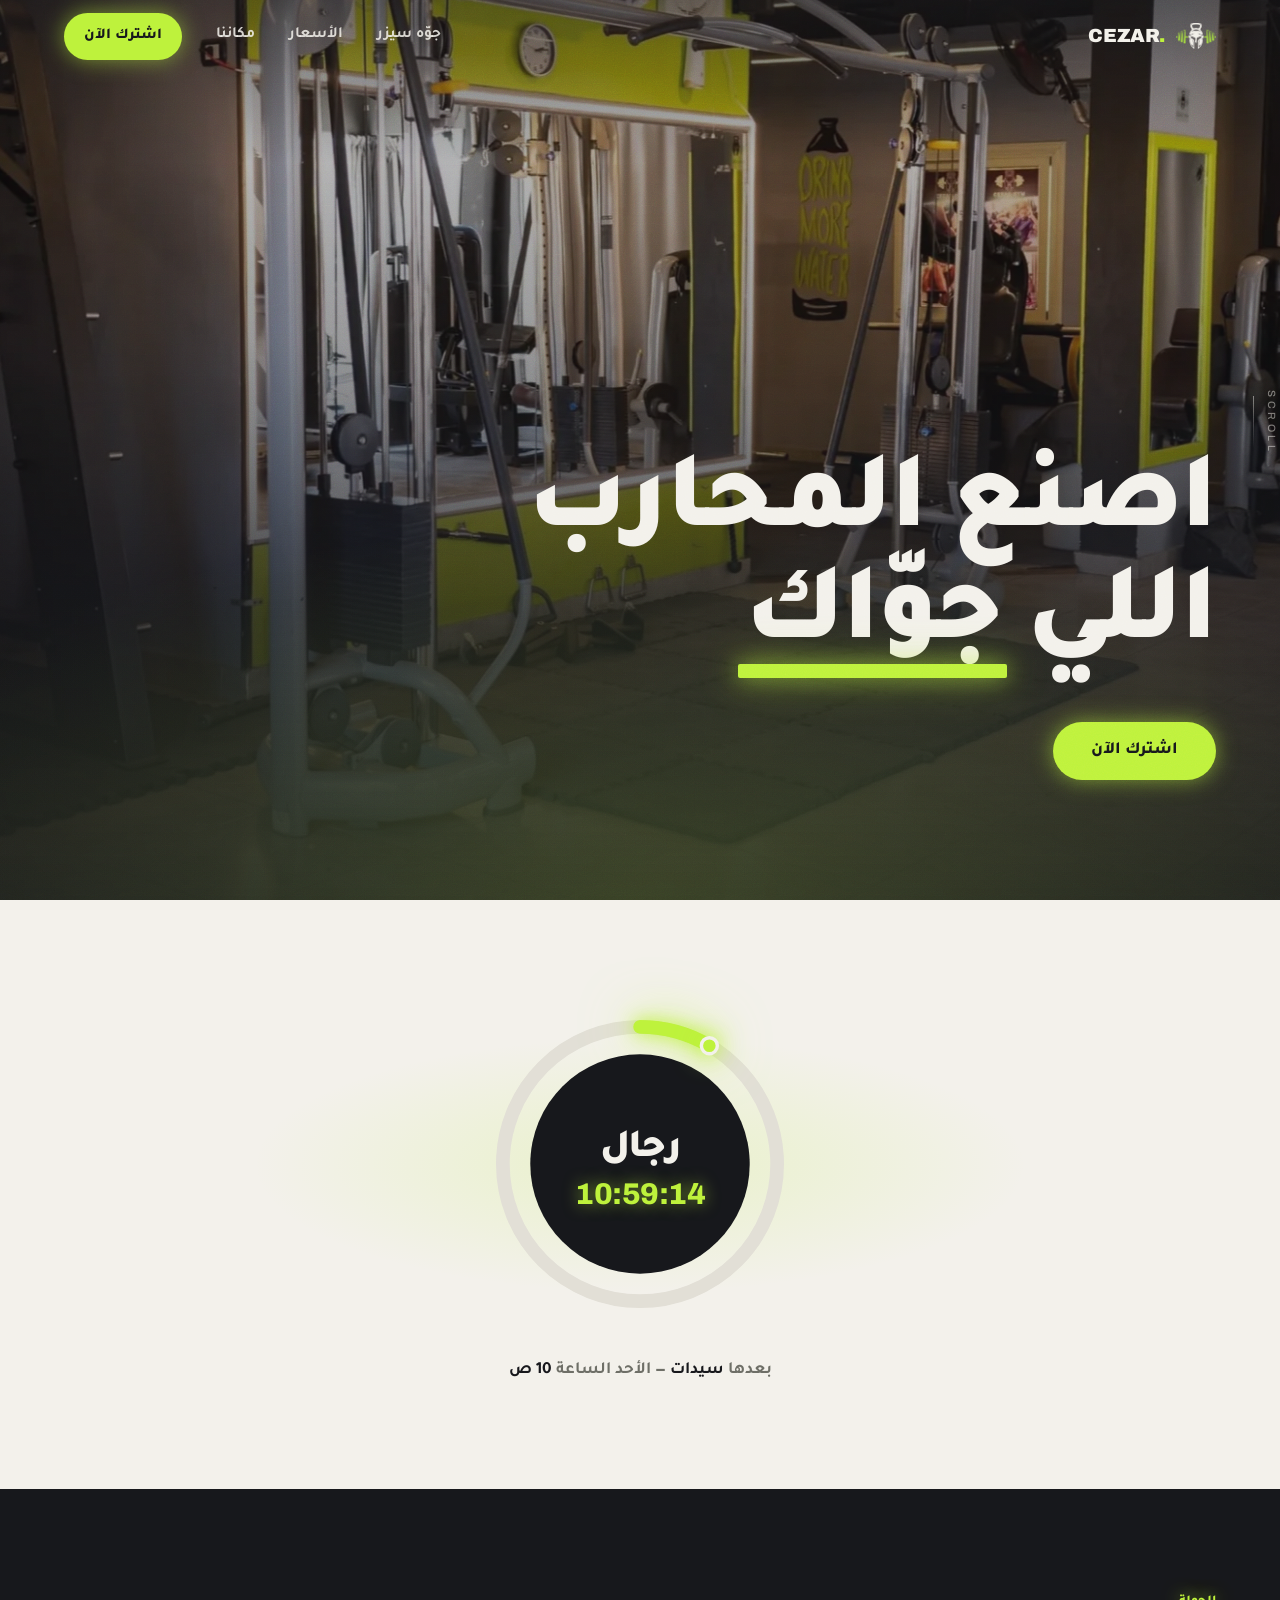
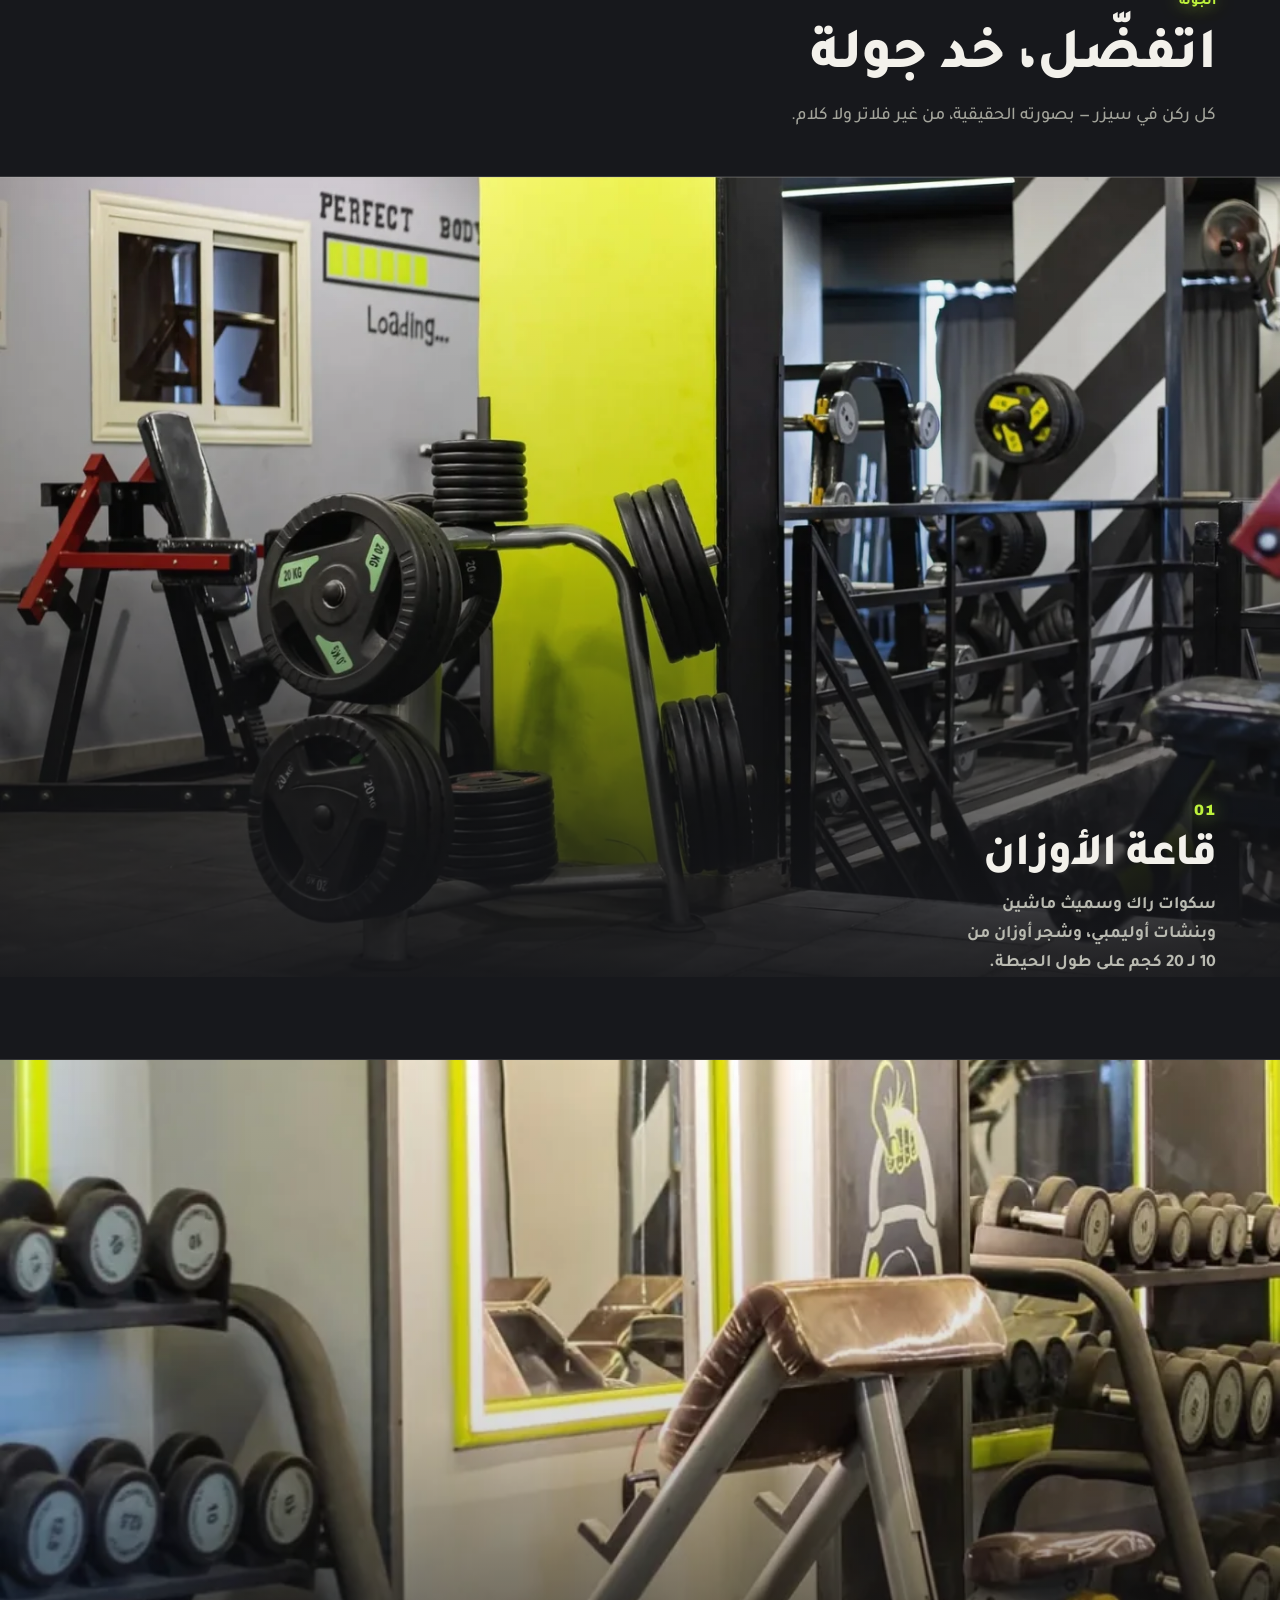
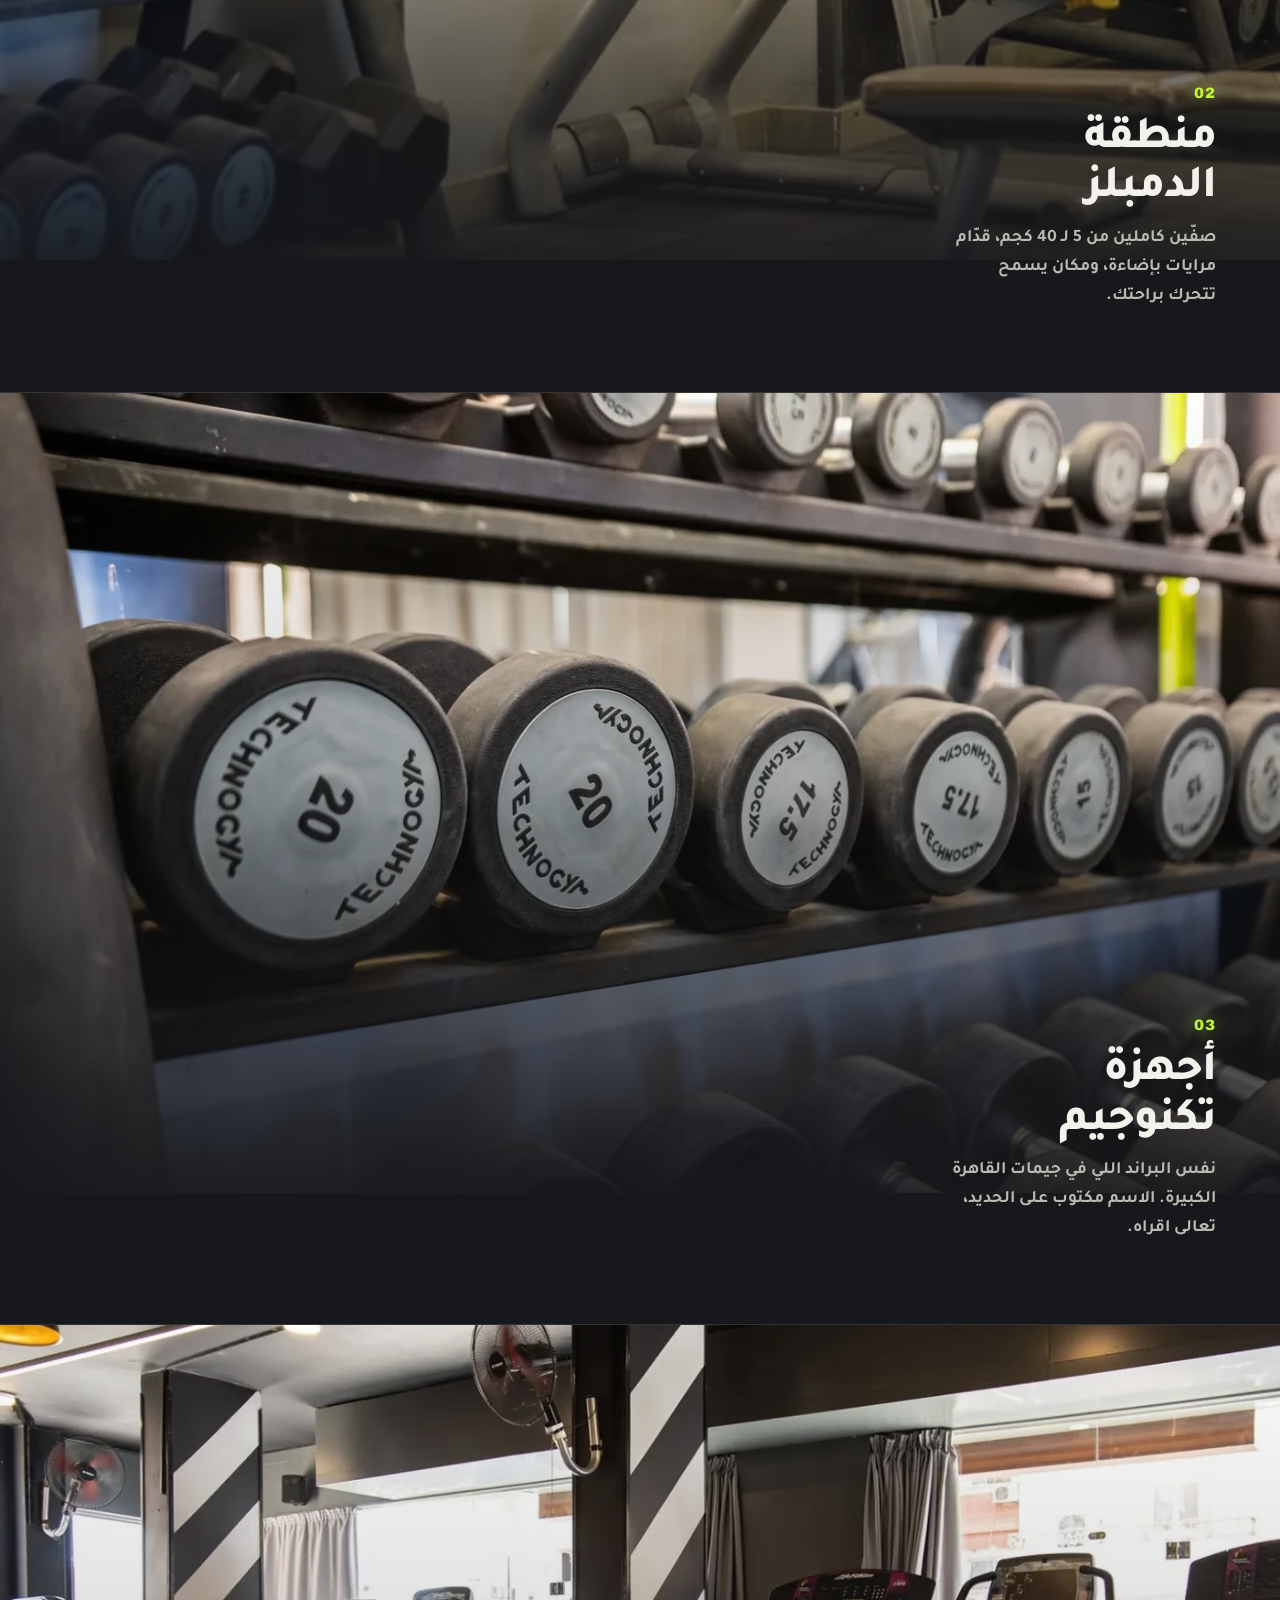
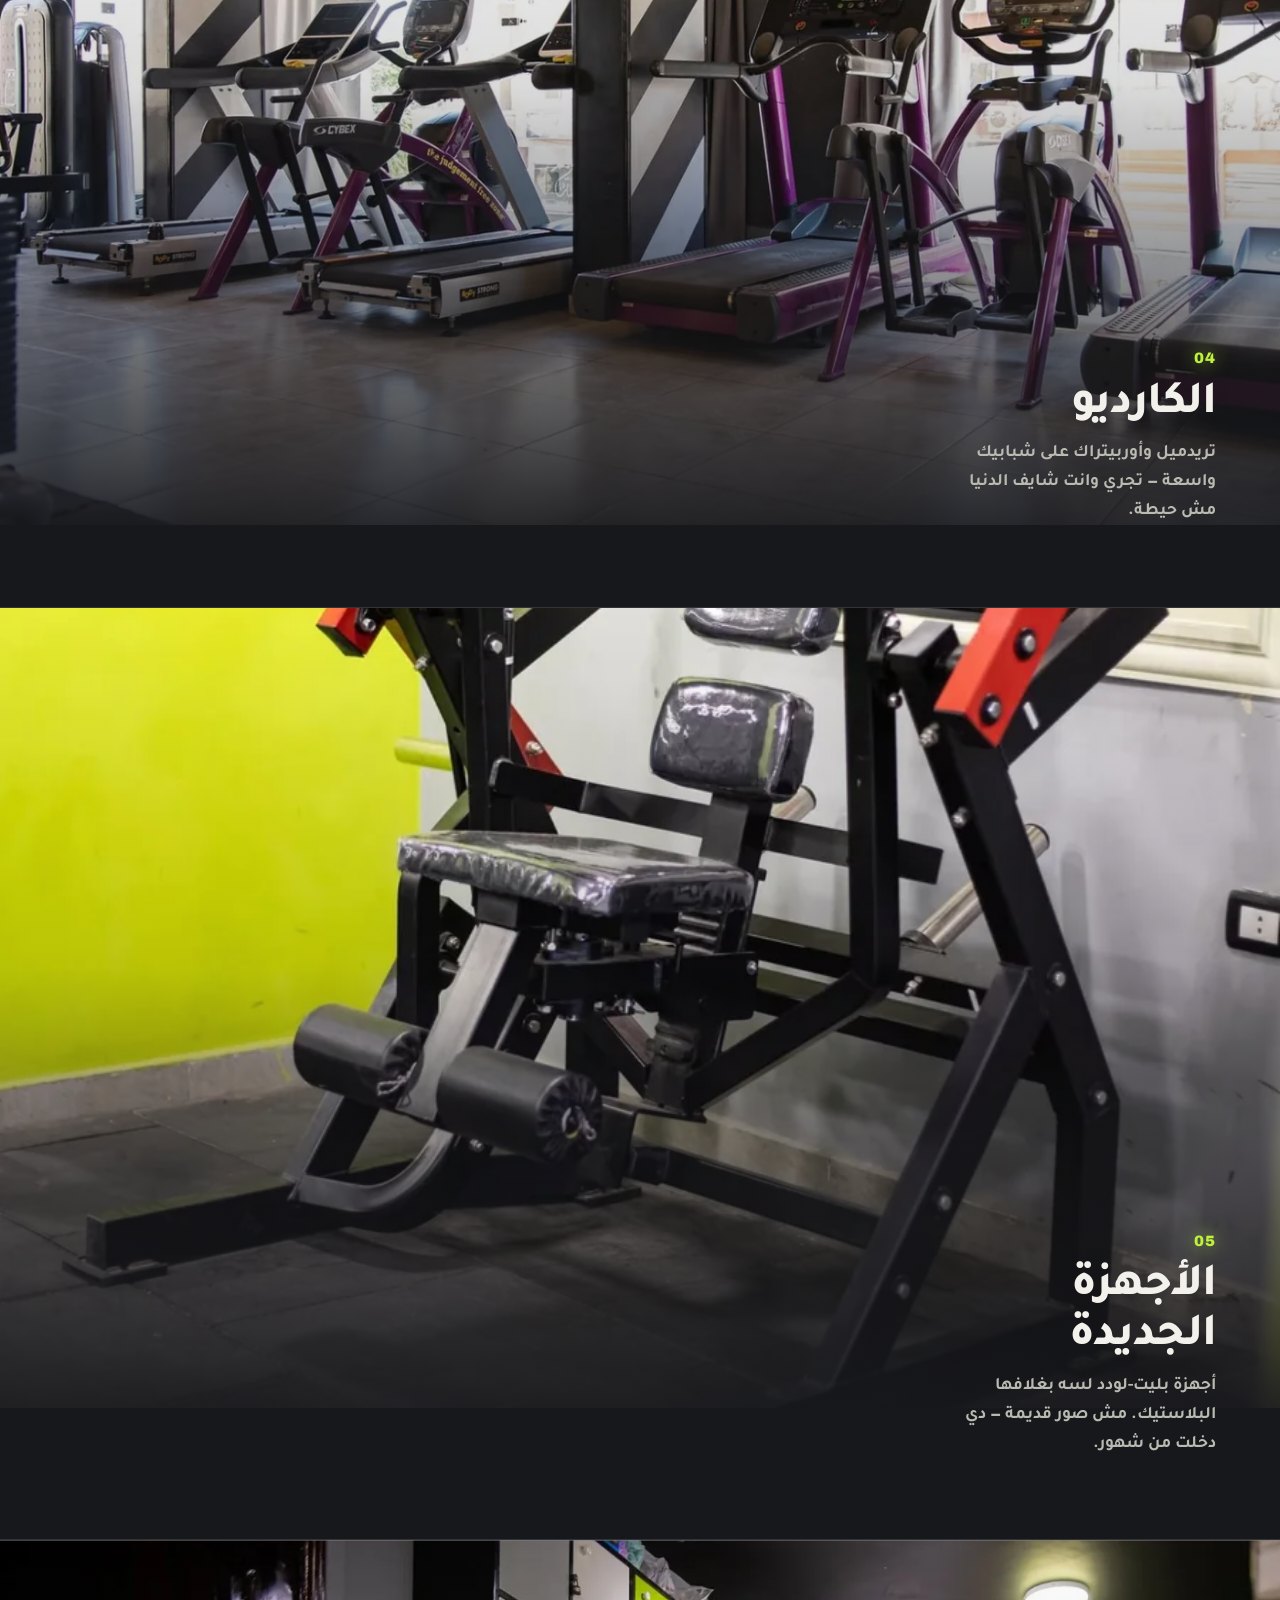
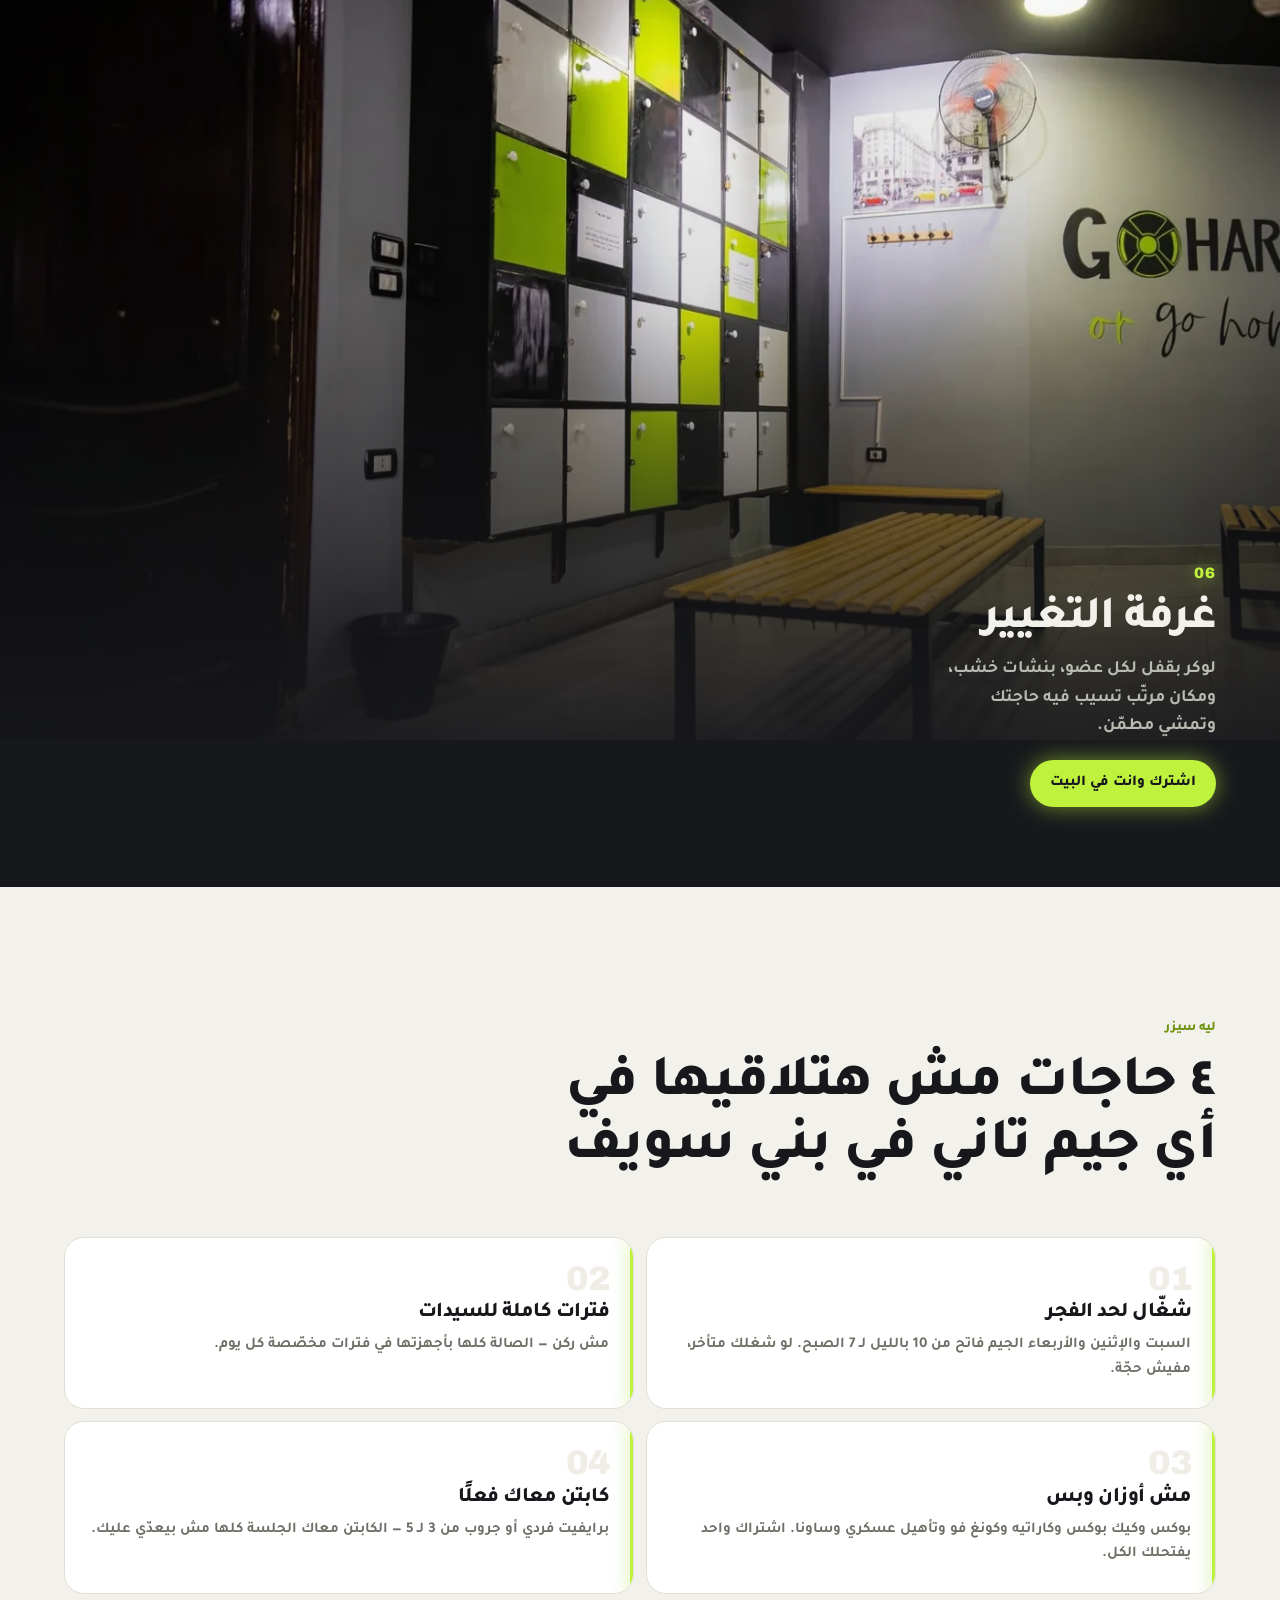
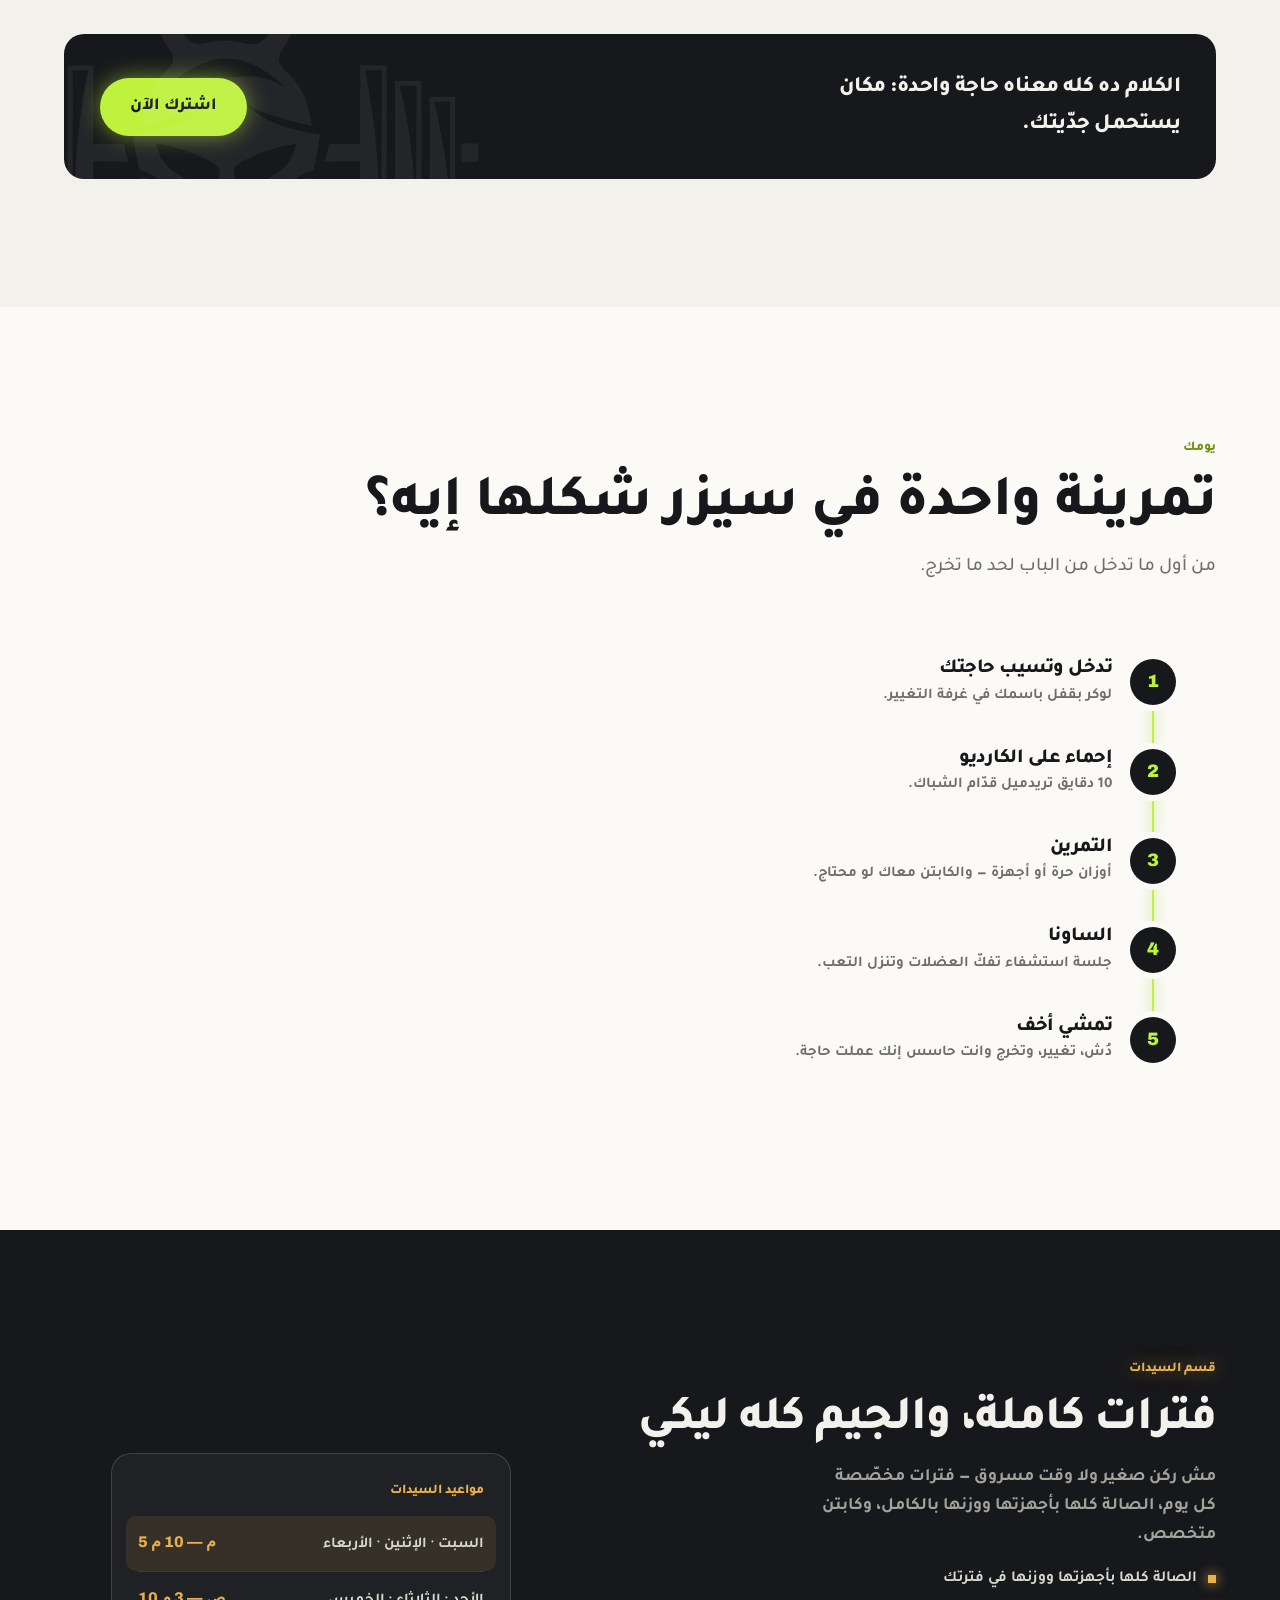
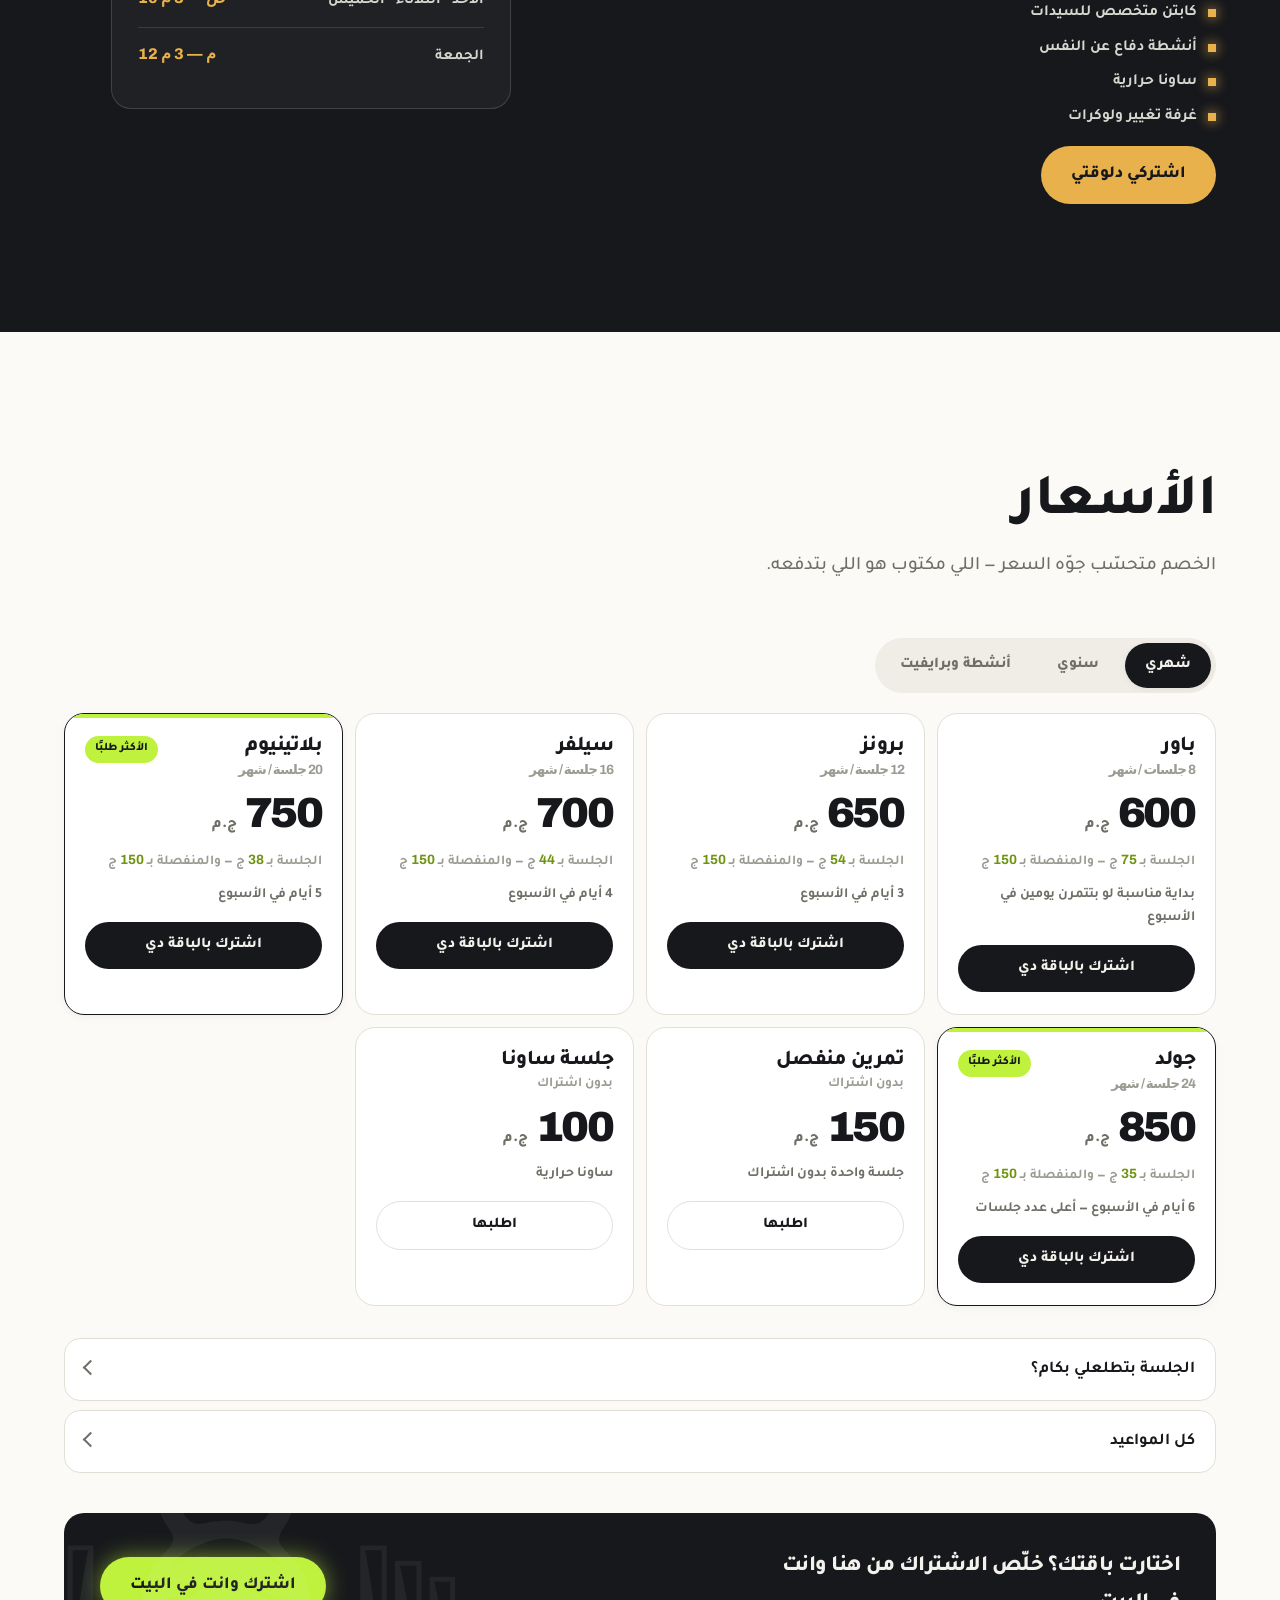
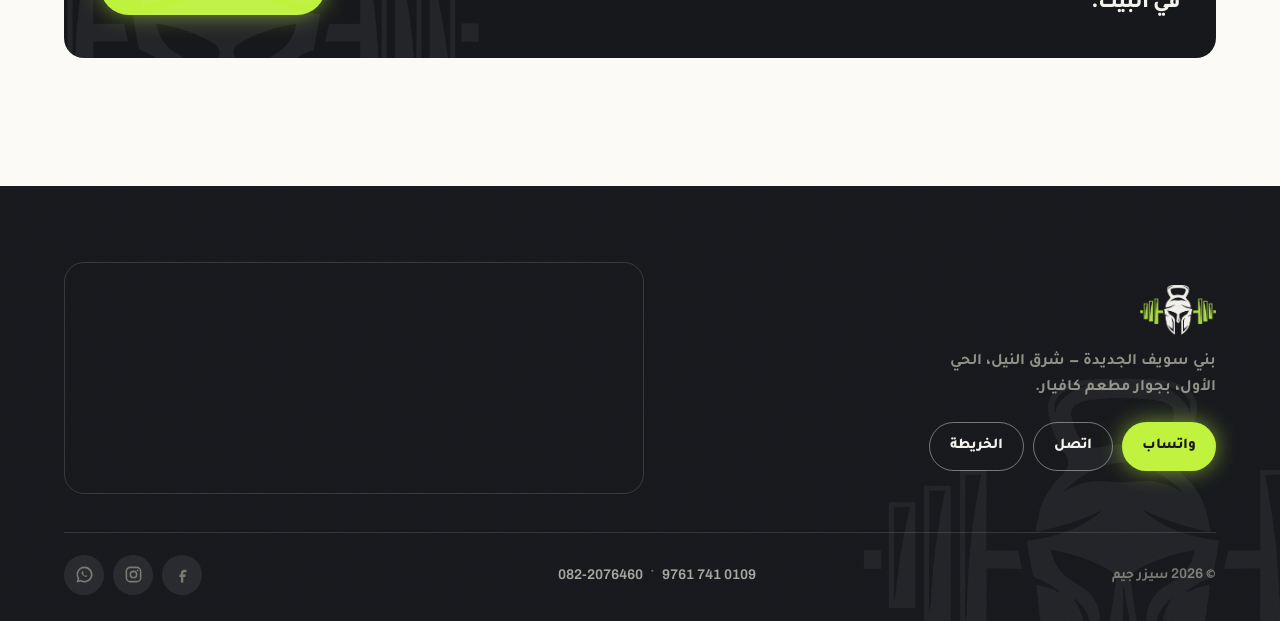
==== commit 6e300bc5: "الفترات المتصلة بقت فترة واحدة الجدول بيقسّم فترة المجموعة الواحدة على أكتر من سطر لما بتعدّي نص الل" ====
--- a/index.html
+++ b/index.html
@@ -319,8 +319,8 @@
 <div id="toast"><div></div></div>
 
 <script src="data/img.js?v=2"></script>
-<script src="data/site.js?v=12"></script>
-<script src="assets/hours.js?v=2"></script>
-<script src="assets/site.js?v=16"></script>
+<script src="data/site.js?v=18"></script>
+<script src="assets/hours.js?v=18"></script>
+<script src="assets/site.js?v=18"></script>
 </body>
 </html>
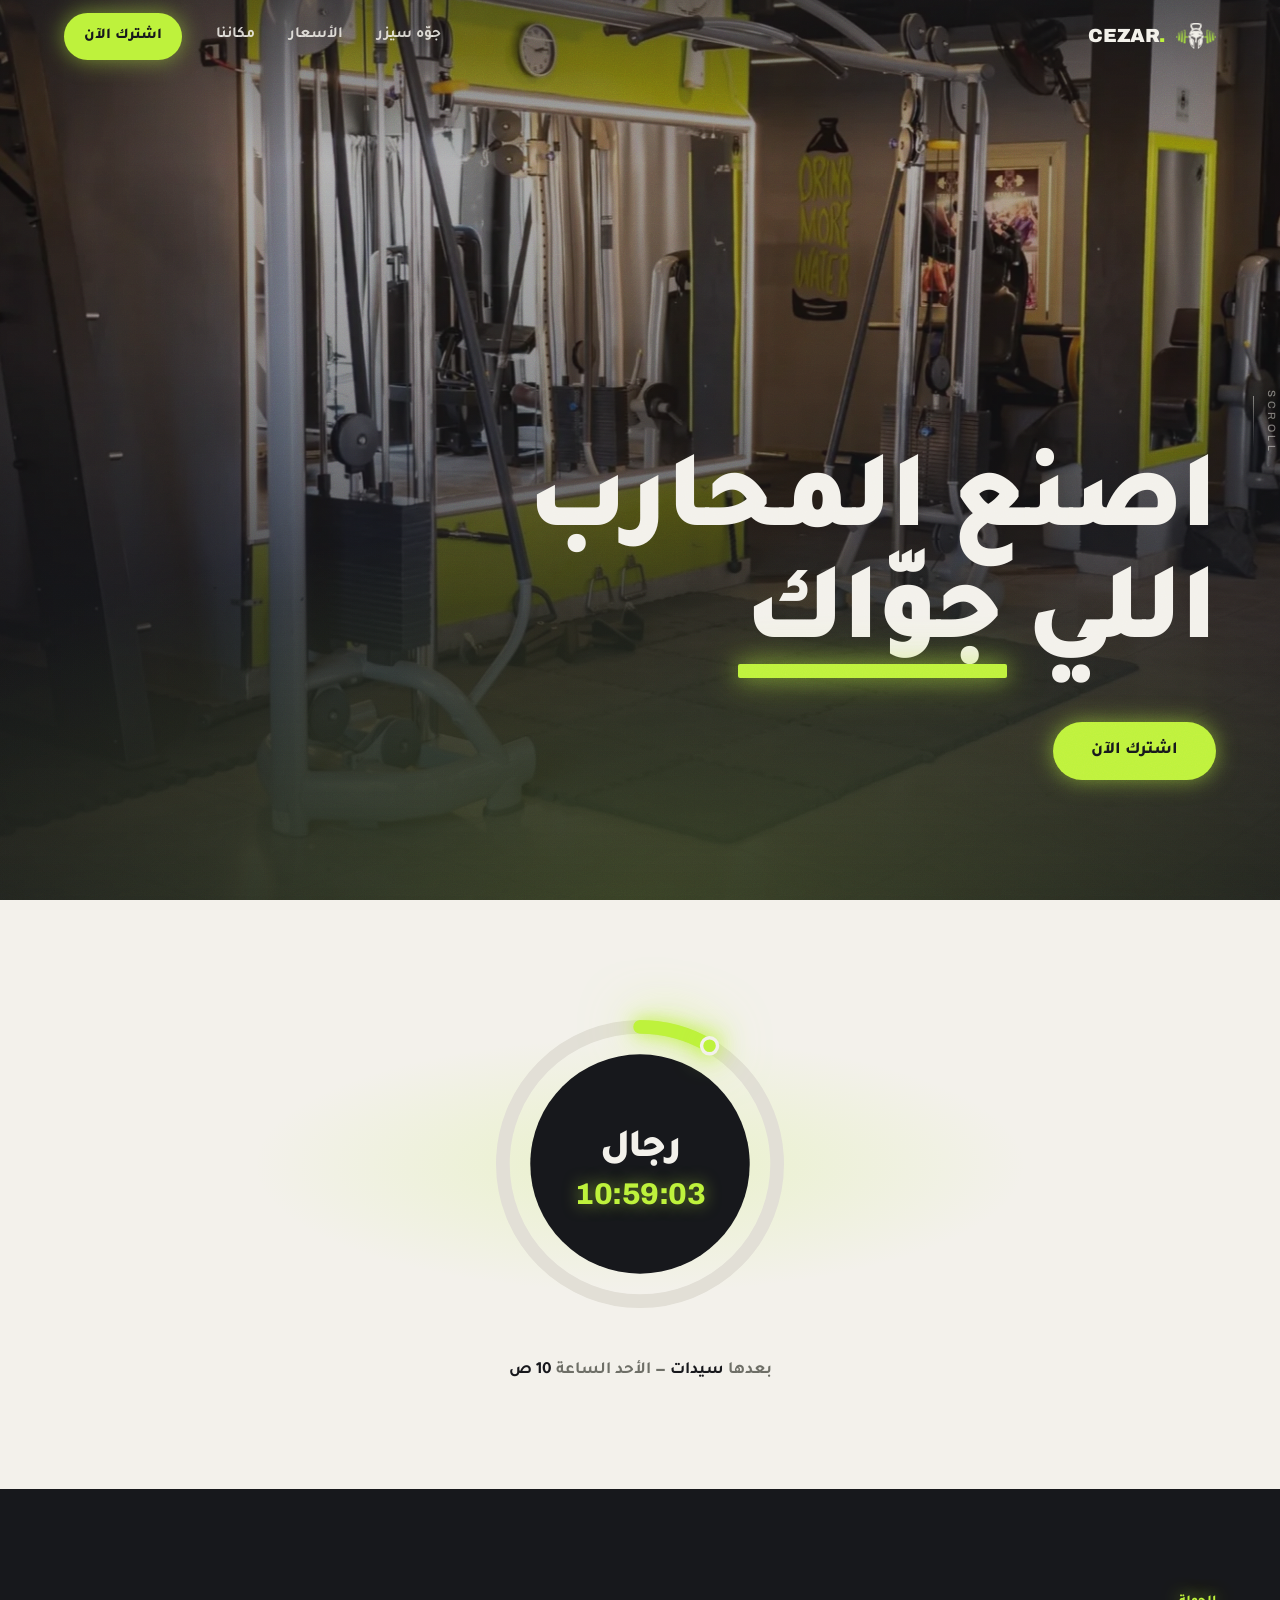
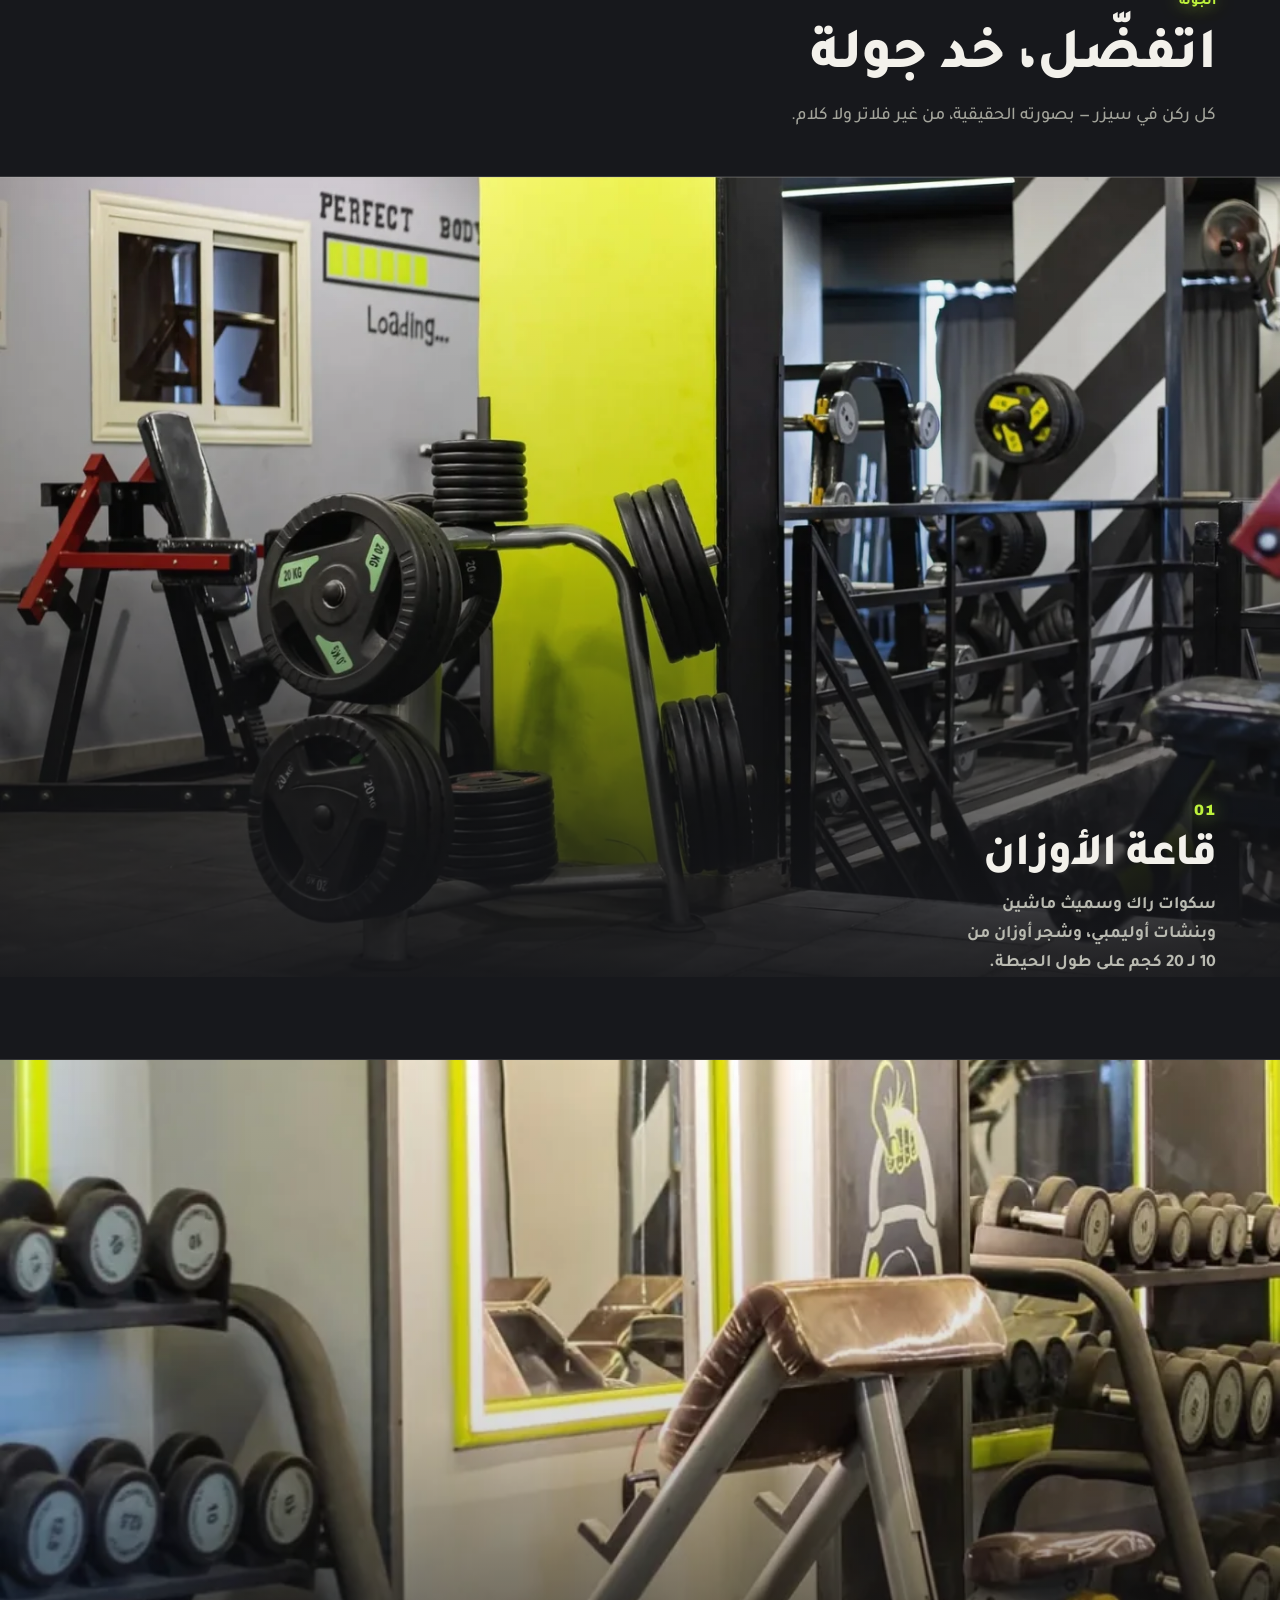
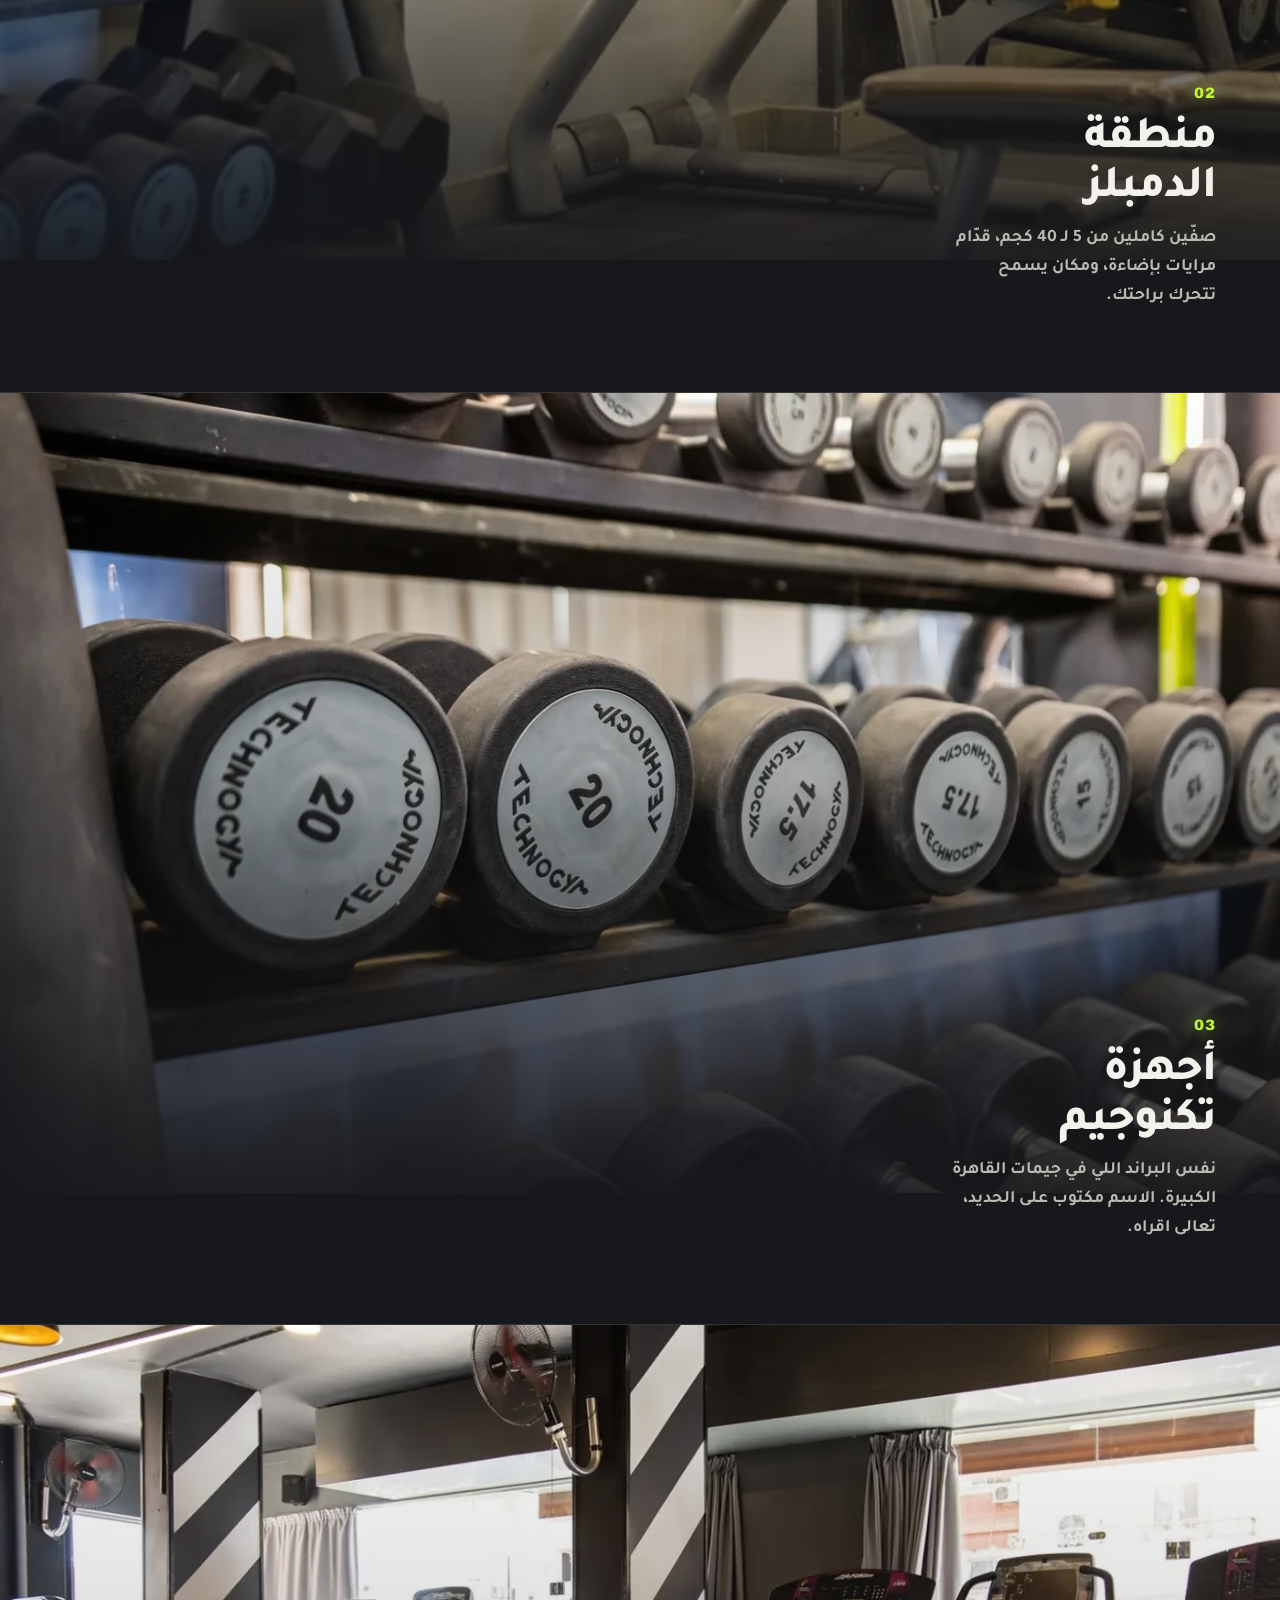
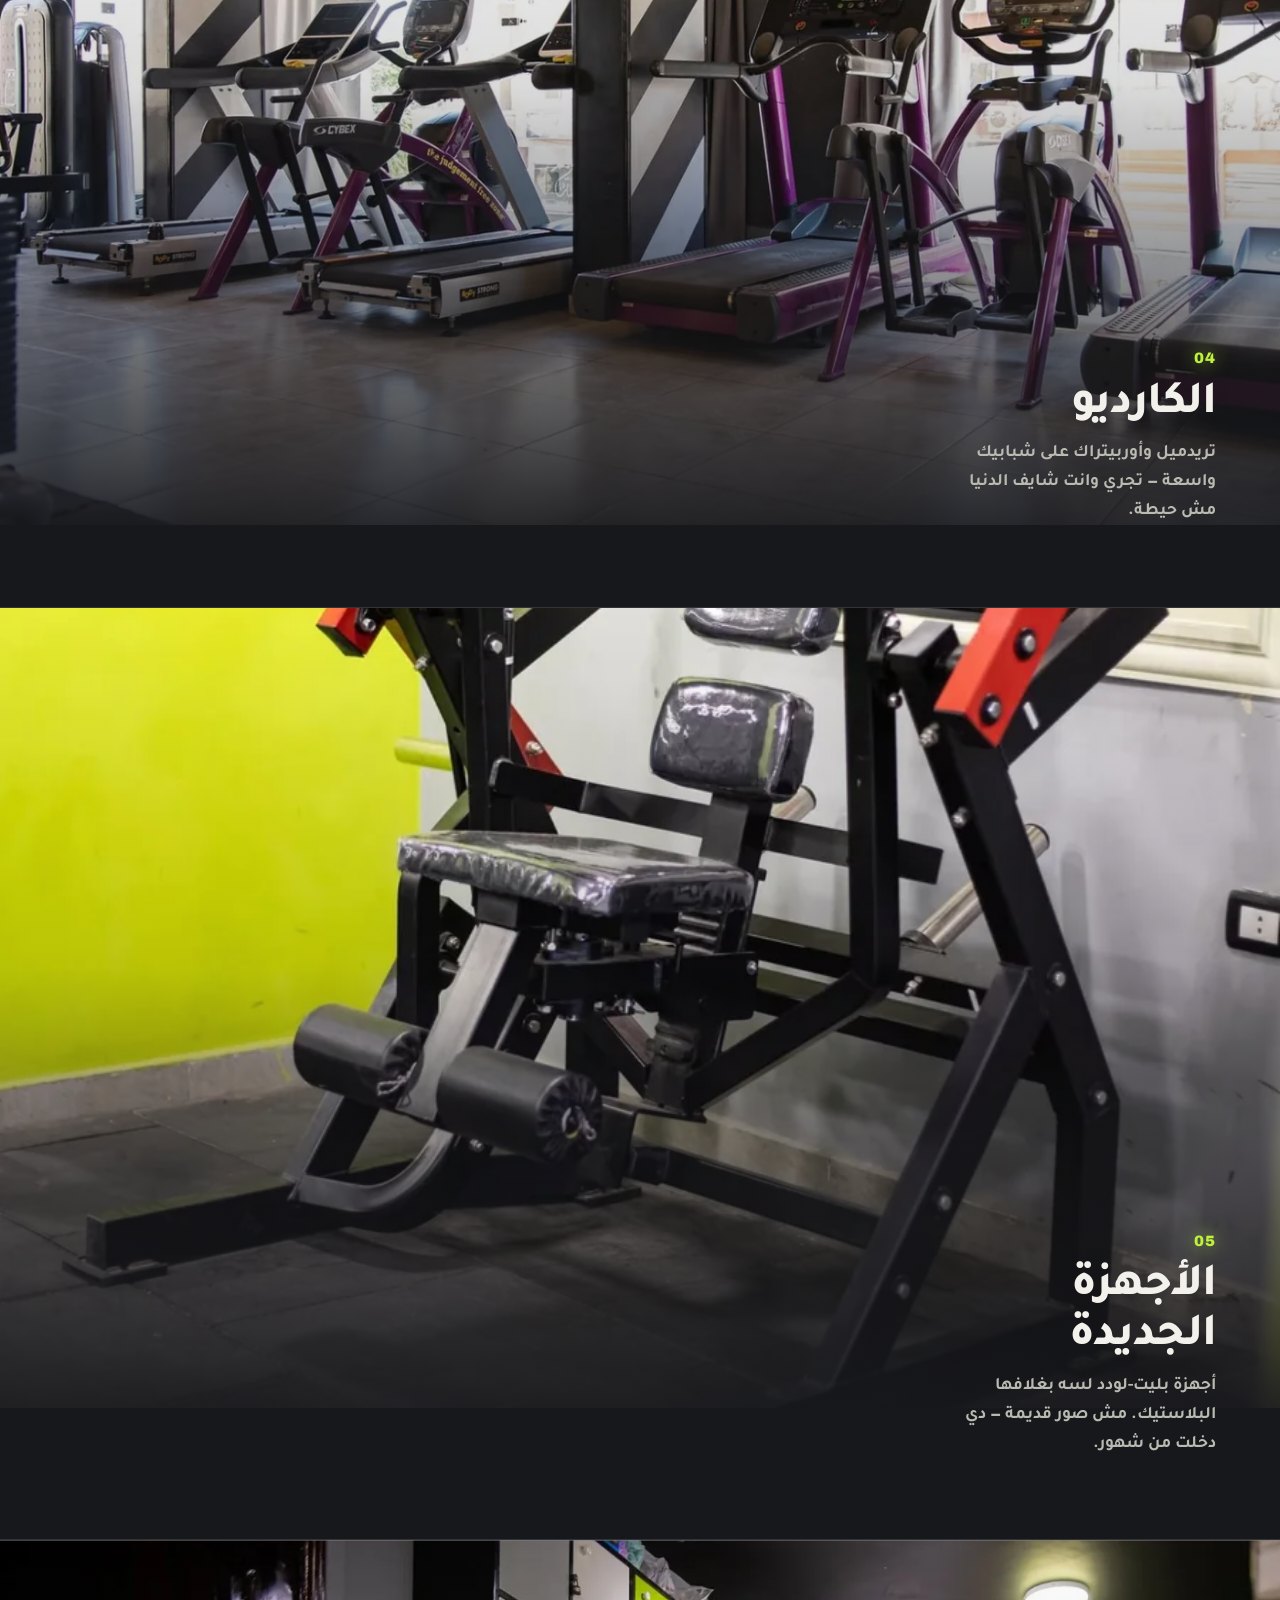
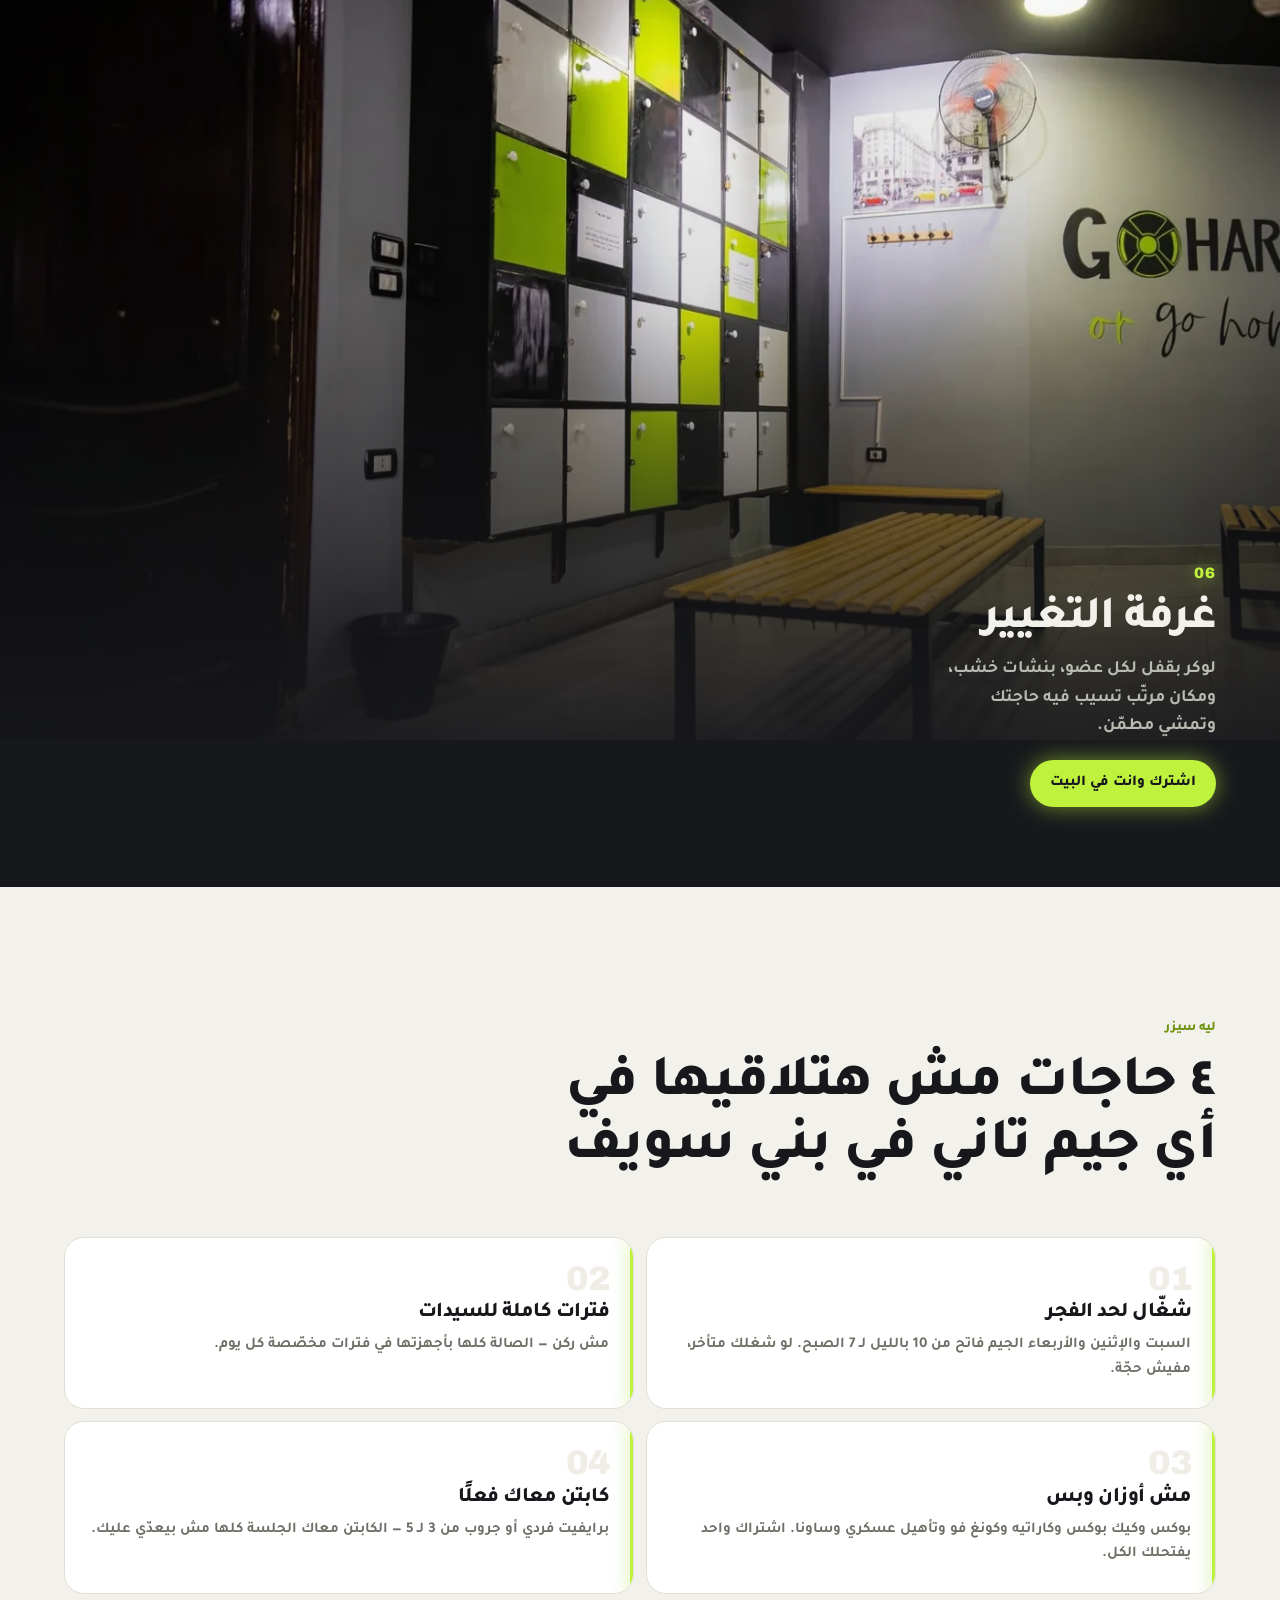
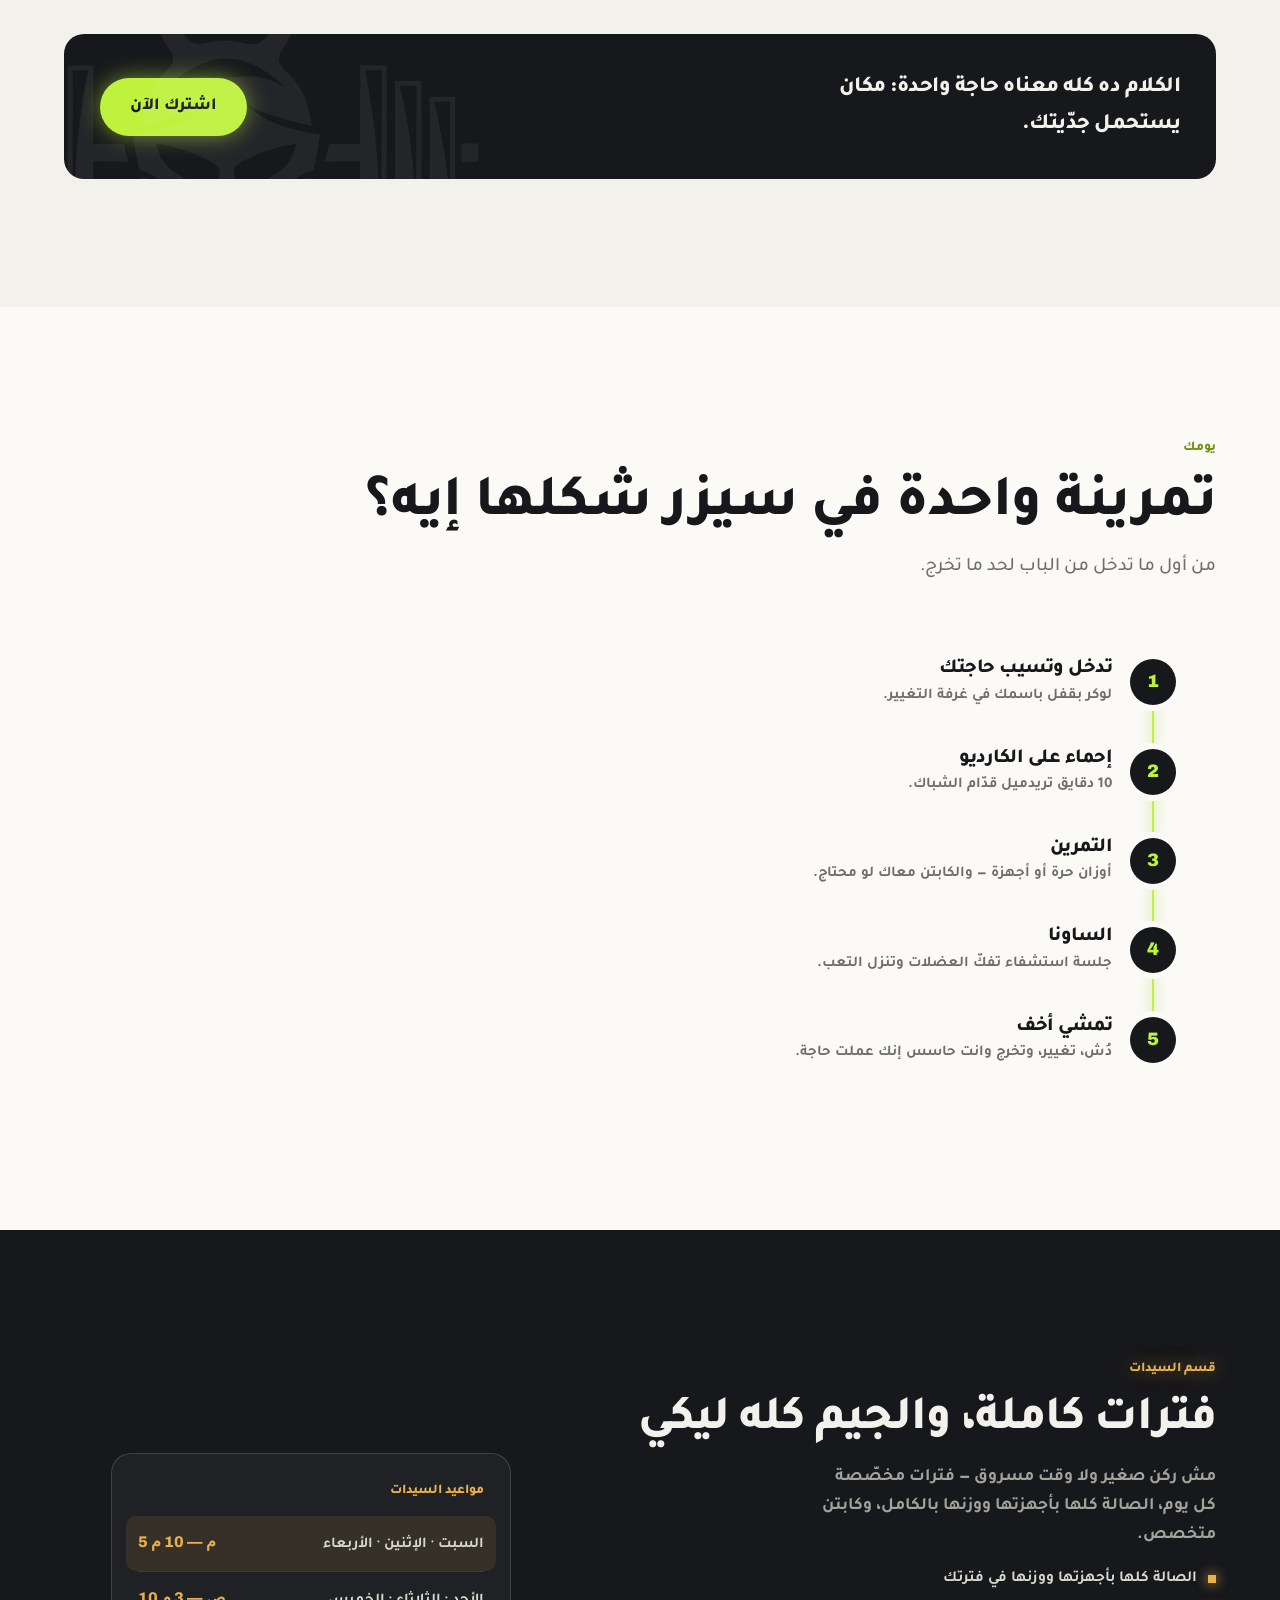
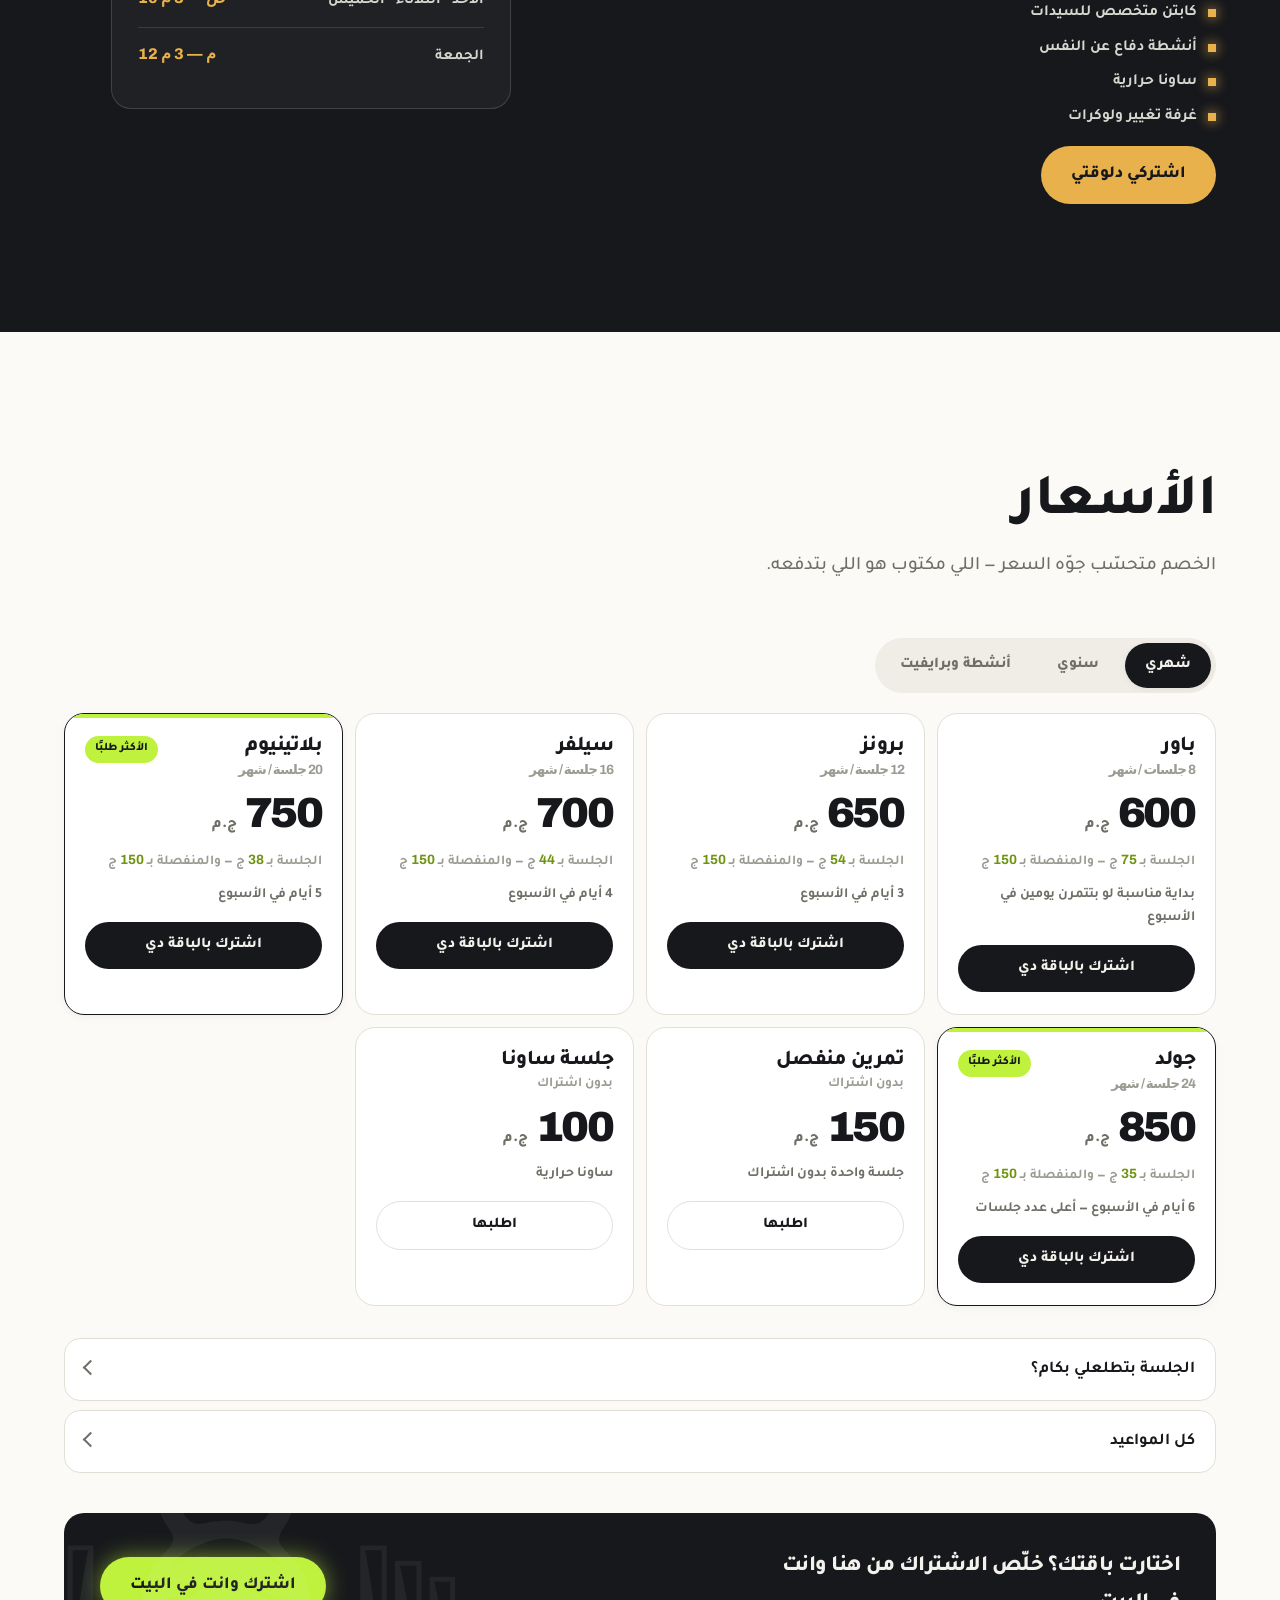
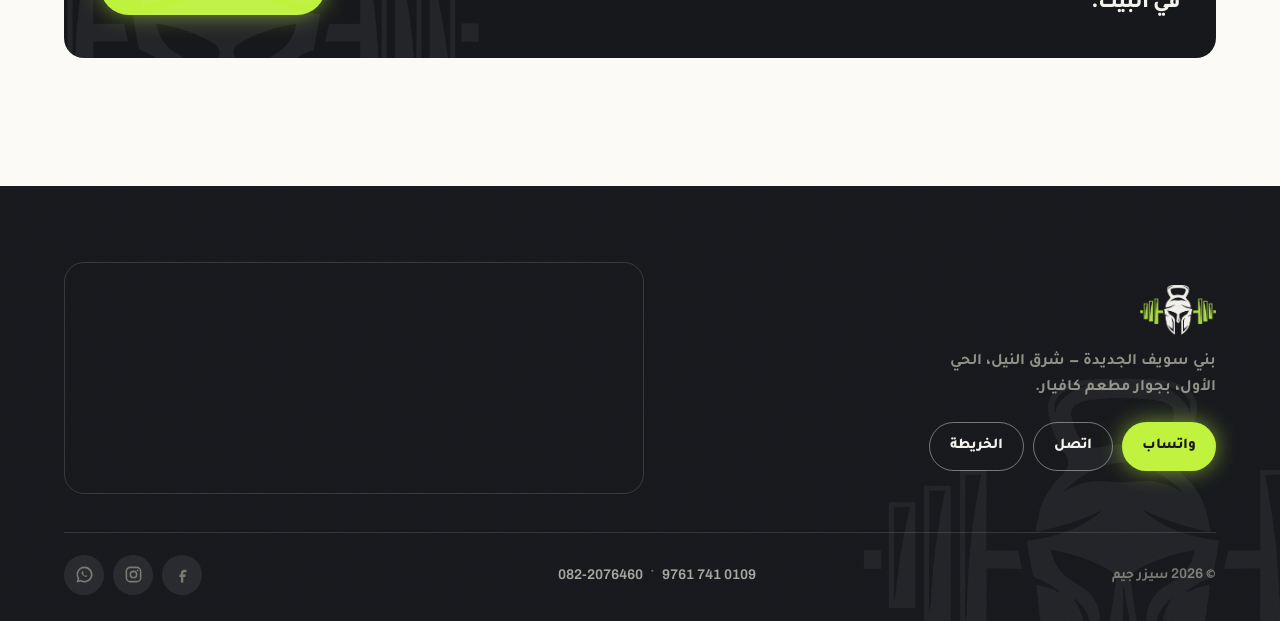
==== commit 23c11cc7: "Prepare CEZAR GYM production backend" ====
--- a/index.html
+++ b/index.html
@@ -14,6 +14,8 @@
 <meta property="og:description" content="أوزان، كارديو، فنون قتالية، تأهيل، وساونا — ومواعيد للرجال والسيدات. اشترك من الموقع في دقيقة.">
 <meta property="og:image" content="assets/img/hero-d1.webp">
 <meta property="og:locale" content="ar_EG">
+<meta property="og:url" content="https://a7madshiref001-ctrl.github.io/cezar-site/">
+<link rel="canonical" href="https://a7madshiref001-ctrl.github.io/cezar-site/">
 
 <link rel="preconnect" href="https://fonts.googleapis.com">
 <link rel="preconnect" href="https://fonts.gstatic.com" crossorigin>
@@ -28,7 +30,7 @@
 {"@context":"https://schema.org","@type":"HealthAndBeautyBusiness","name":"سيزر جيم","alternateName":"CEZAR GYM",
 "description":"جيم متكامل في بني سويف الجديدة: كمال أجسام، كارديو، فنون قتالية، تأهيل عسكري وبدني، ساونا، وقسم سيدات.",
 "address":{"@type":"PostalAddress","streetAddress":"شرق النيل — الحي الأول، بجوار مطعم كافيار","addressLocality":"بني سويف الجديدة","postalCode":"62511","addressCountry":"EG"},
-"telephone":"+20-82-2076460","url":"https://cezargym.github.io/","priceRange":"600-9600 EGP",
+"telephone":"+20-82-2076460","url":"https://a7madshiref001-ctrl.github.io/cezar-site/","priceRange":"600-9600 EGP",
 "sameAs":["https://www.facebook.com/Cezar.Gym.Club/","https://www.instagram.com/cezar_gym/"]}
 </script>
 </head>
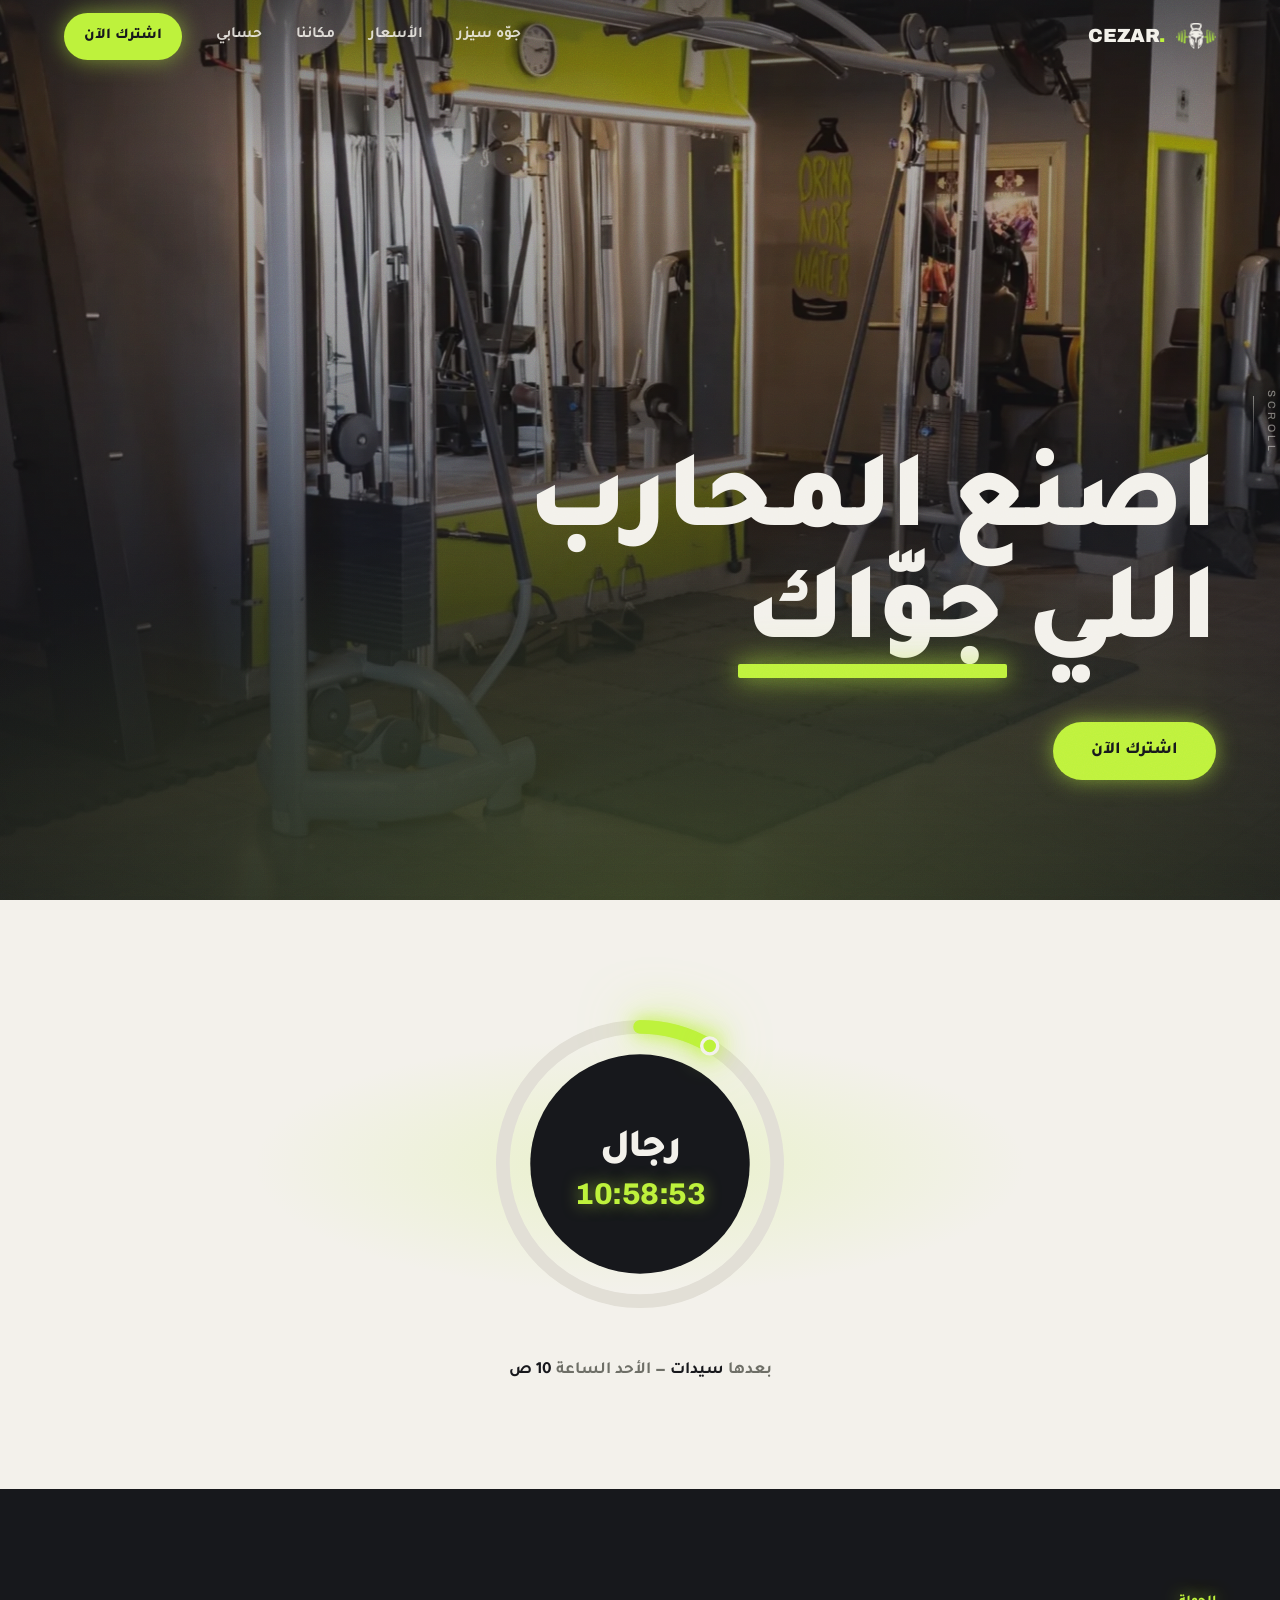
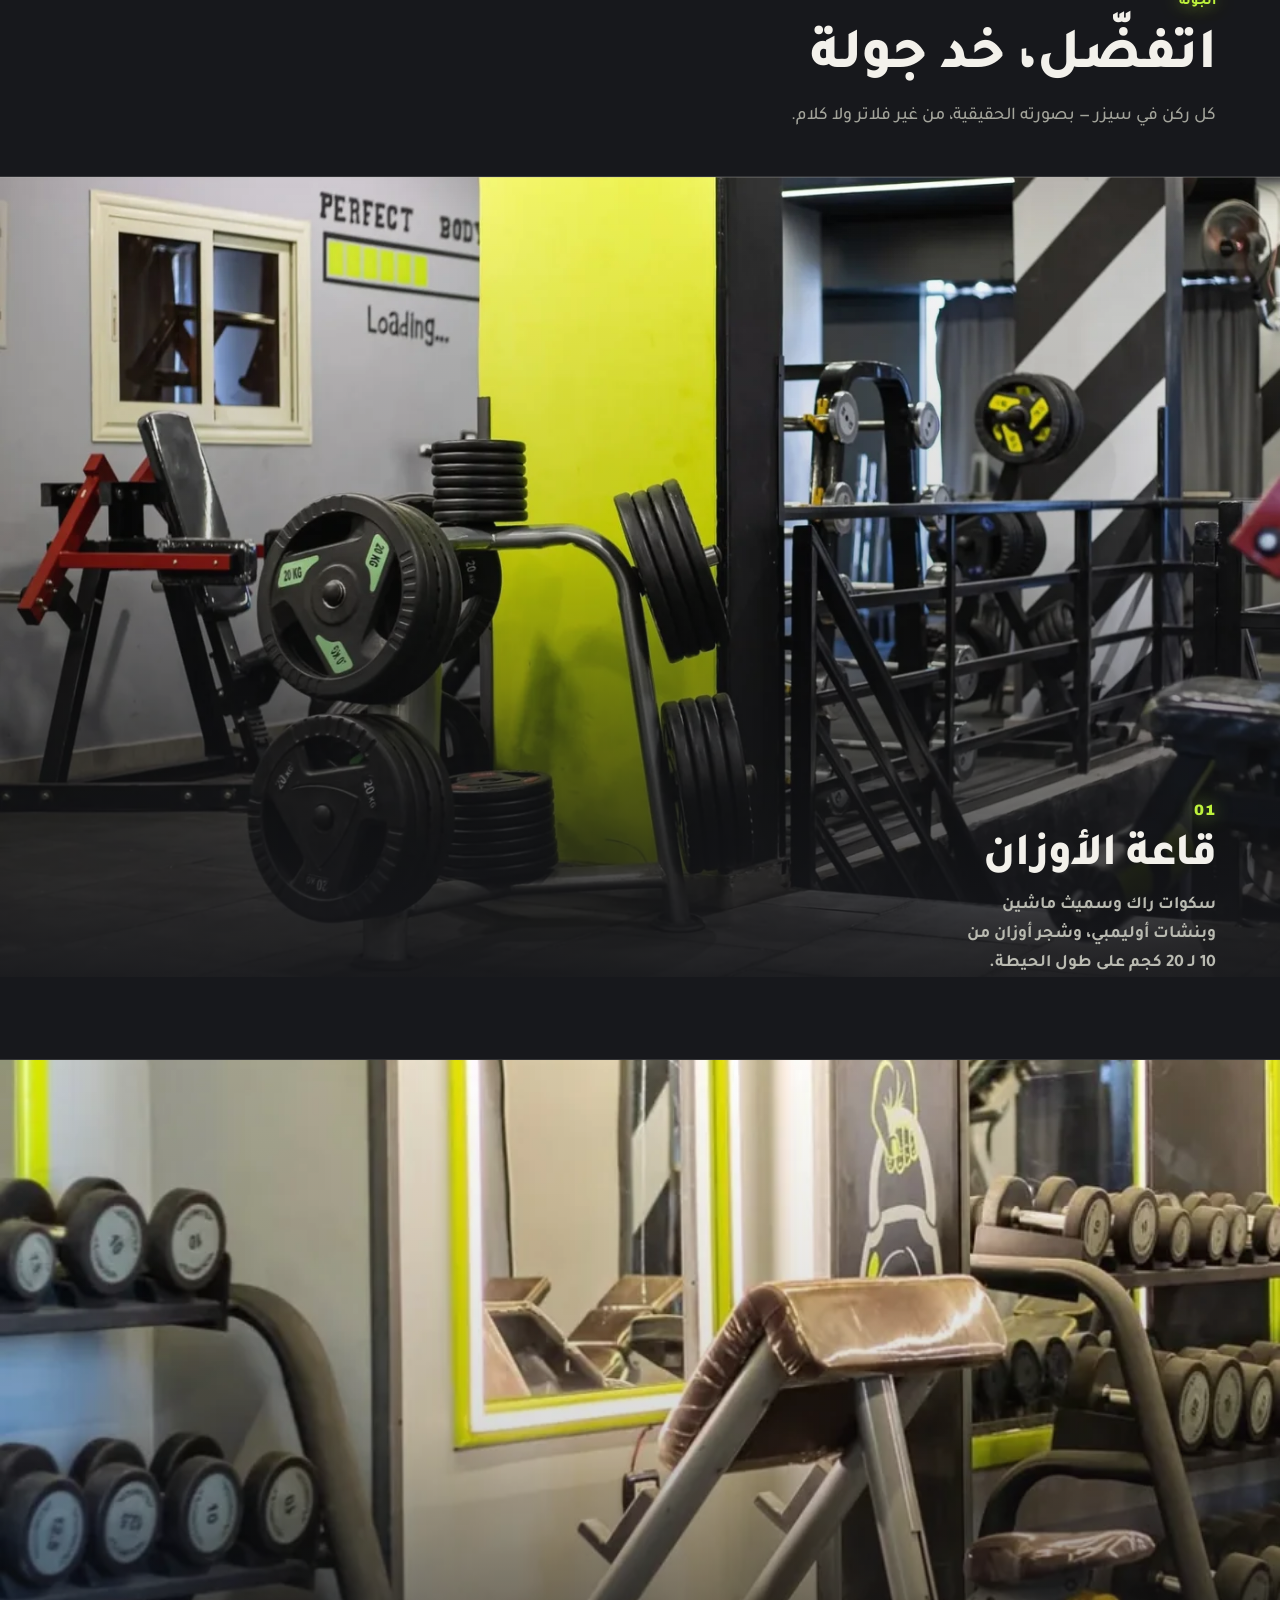
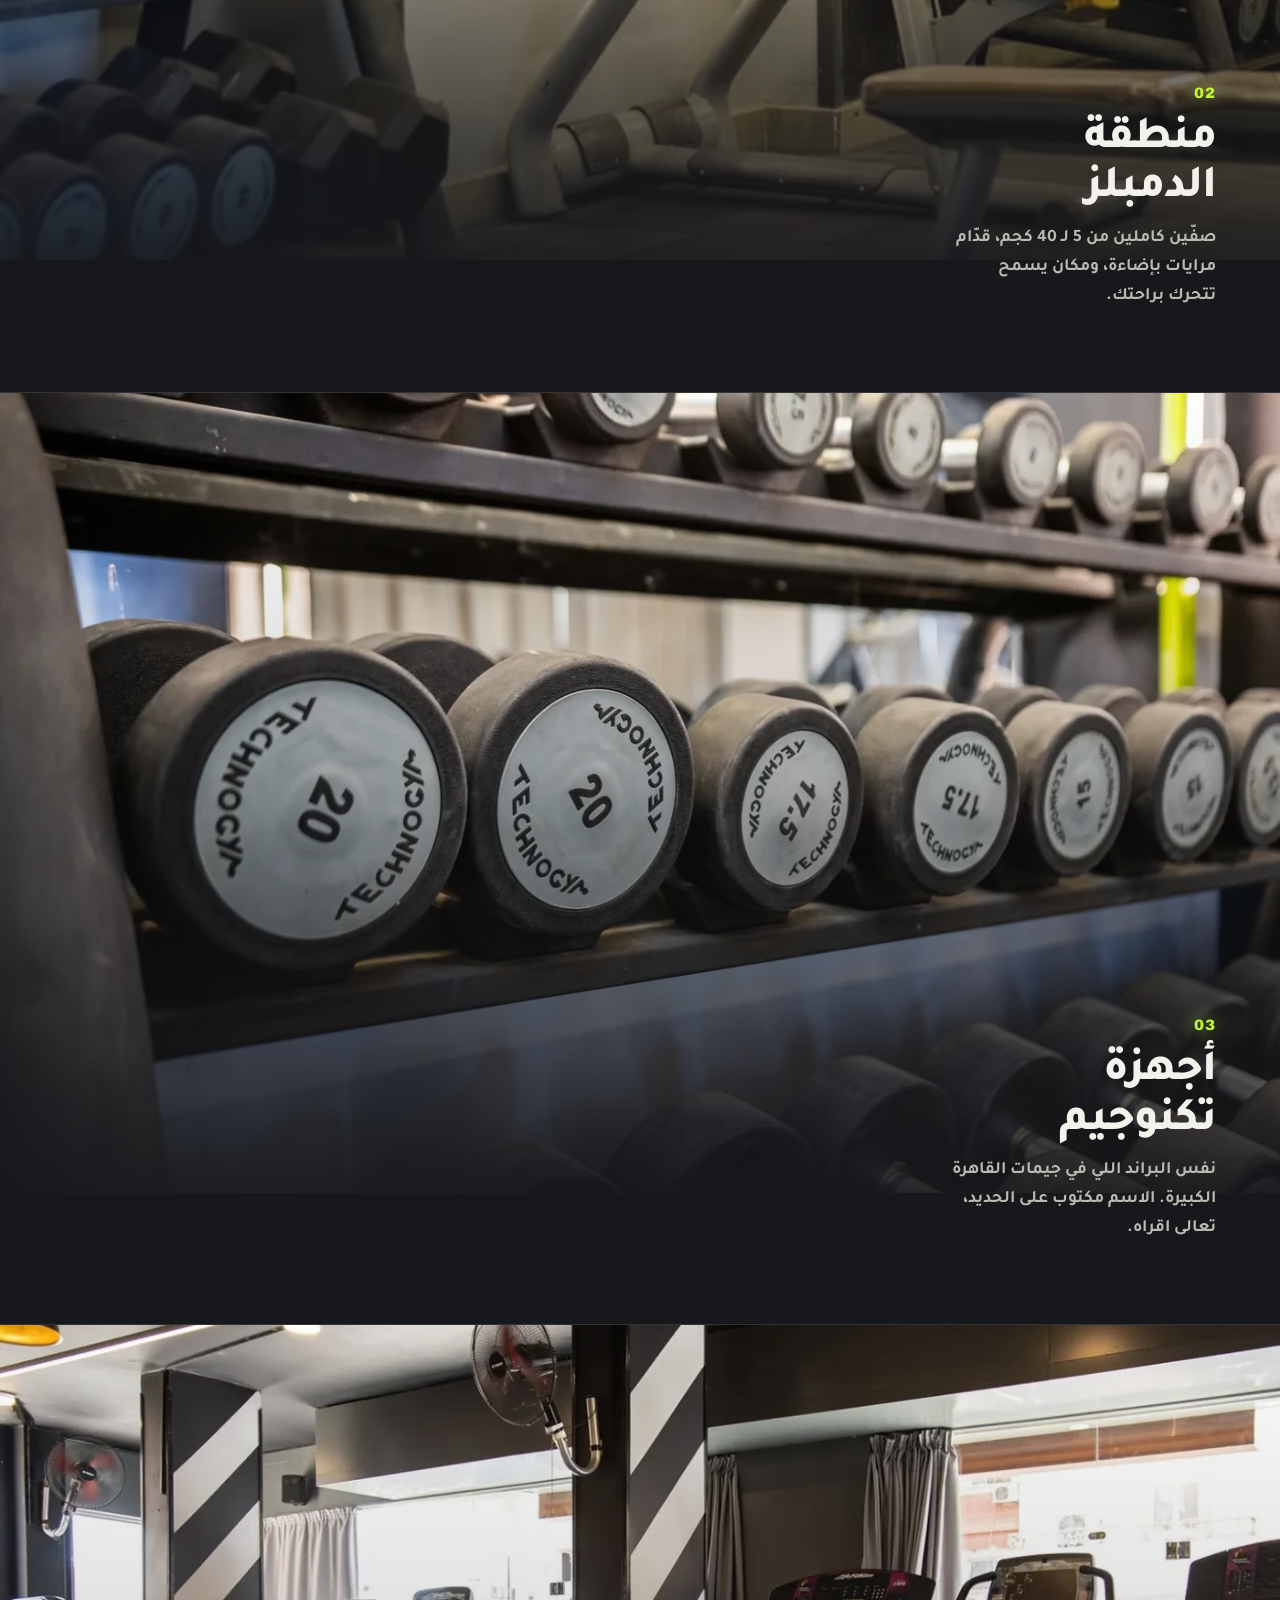
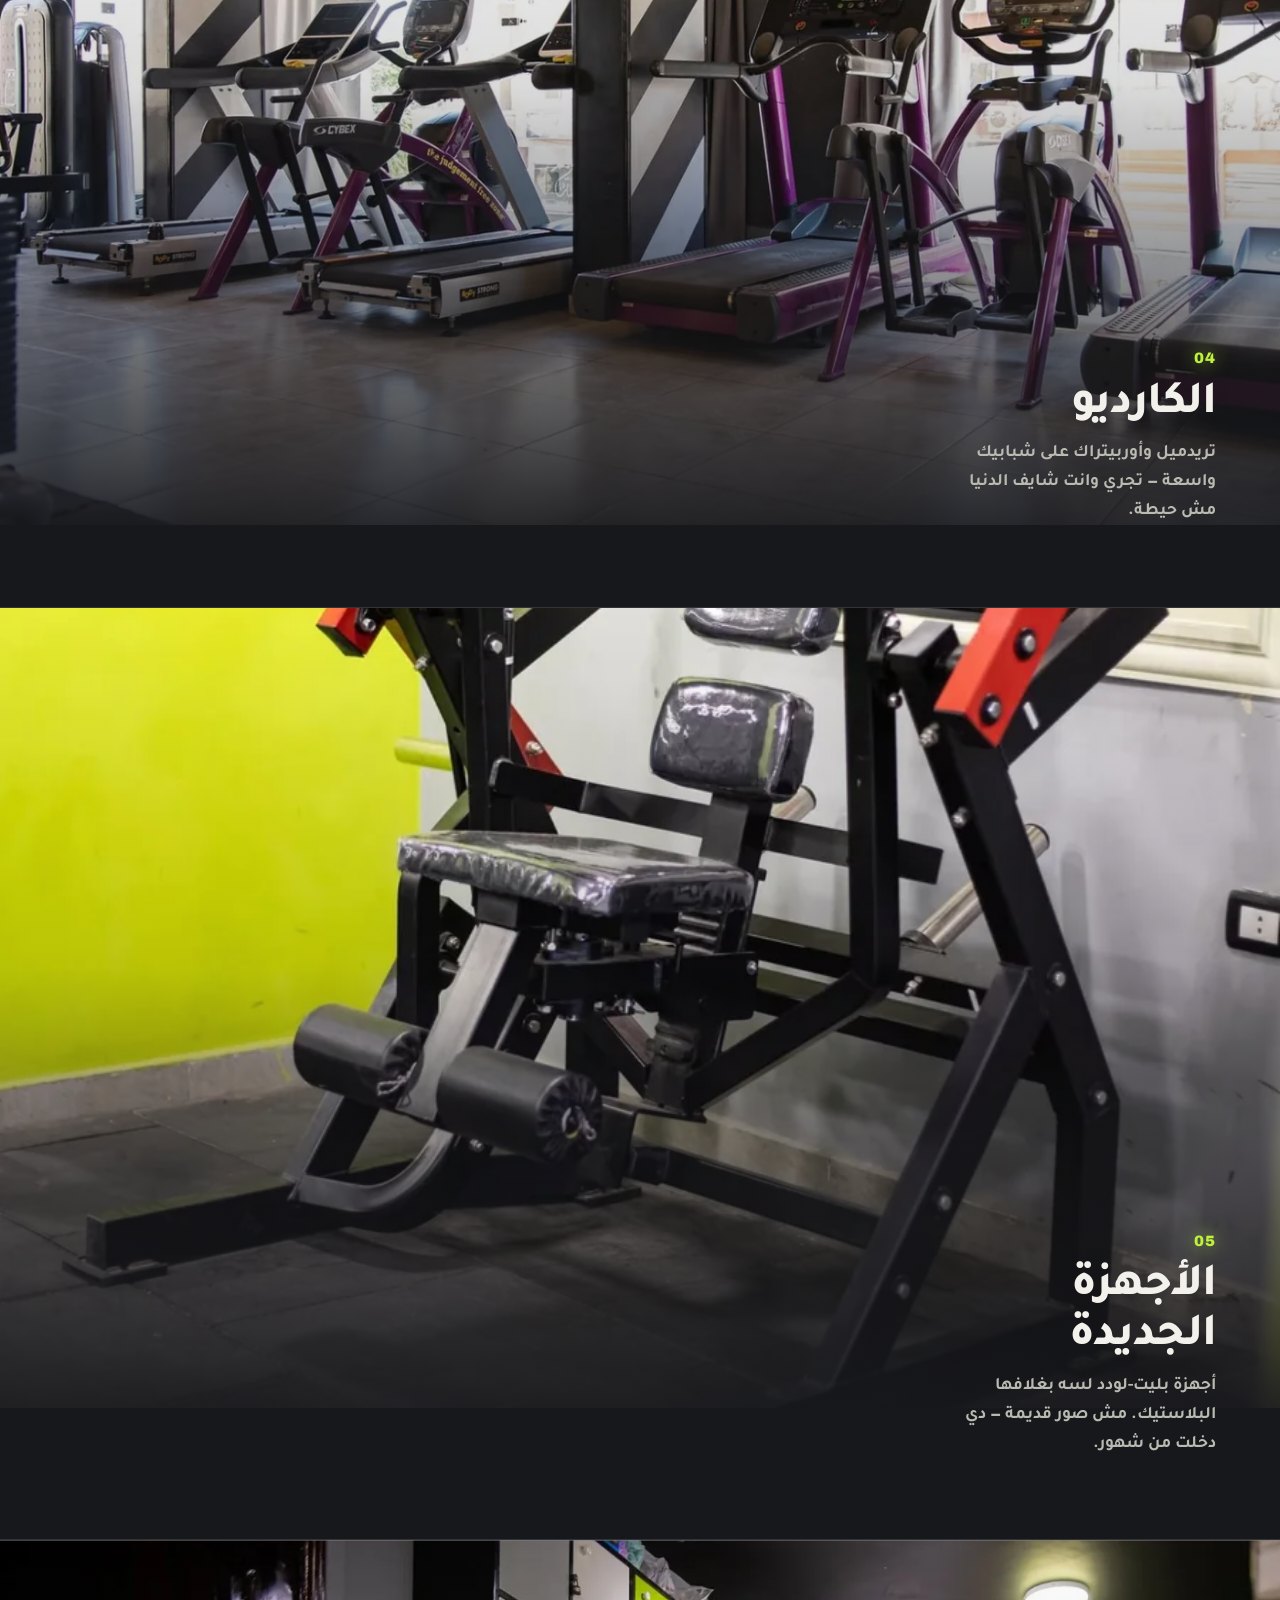
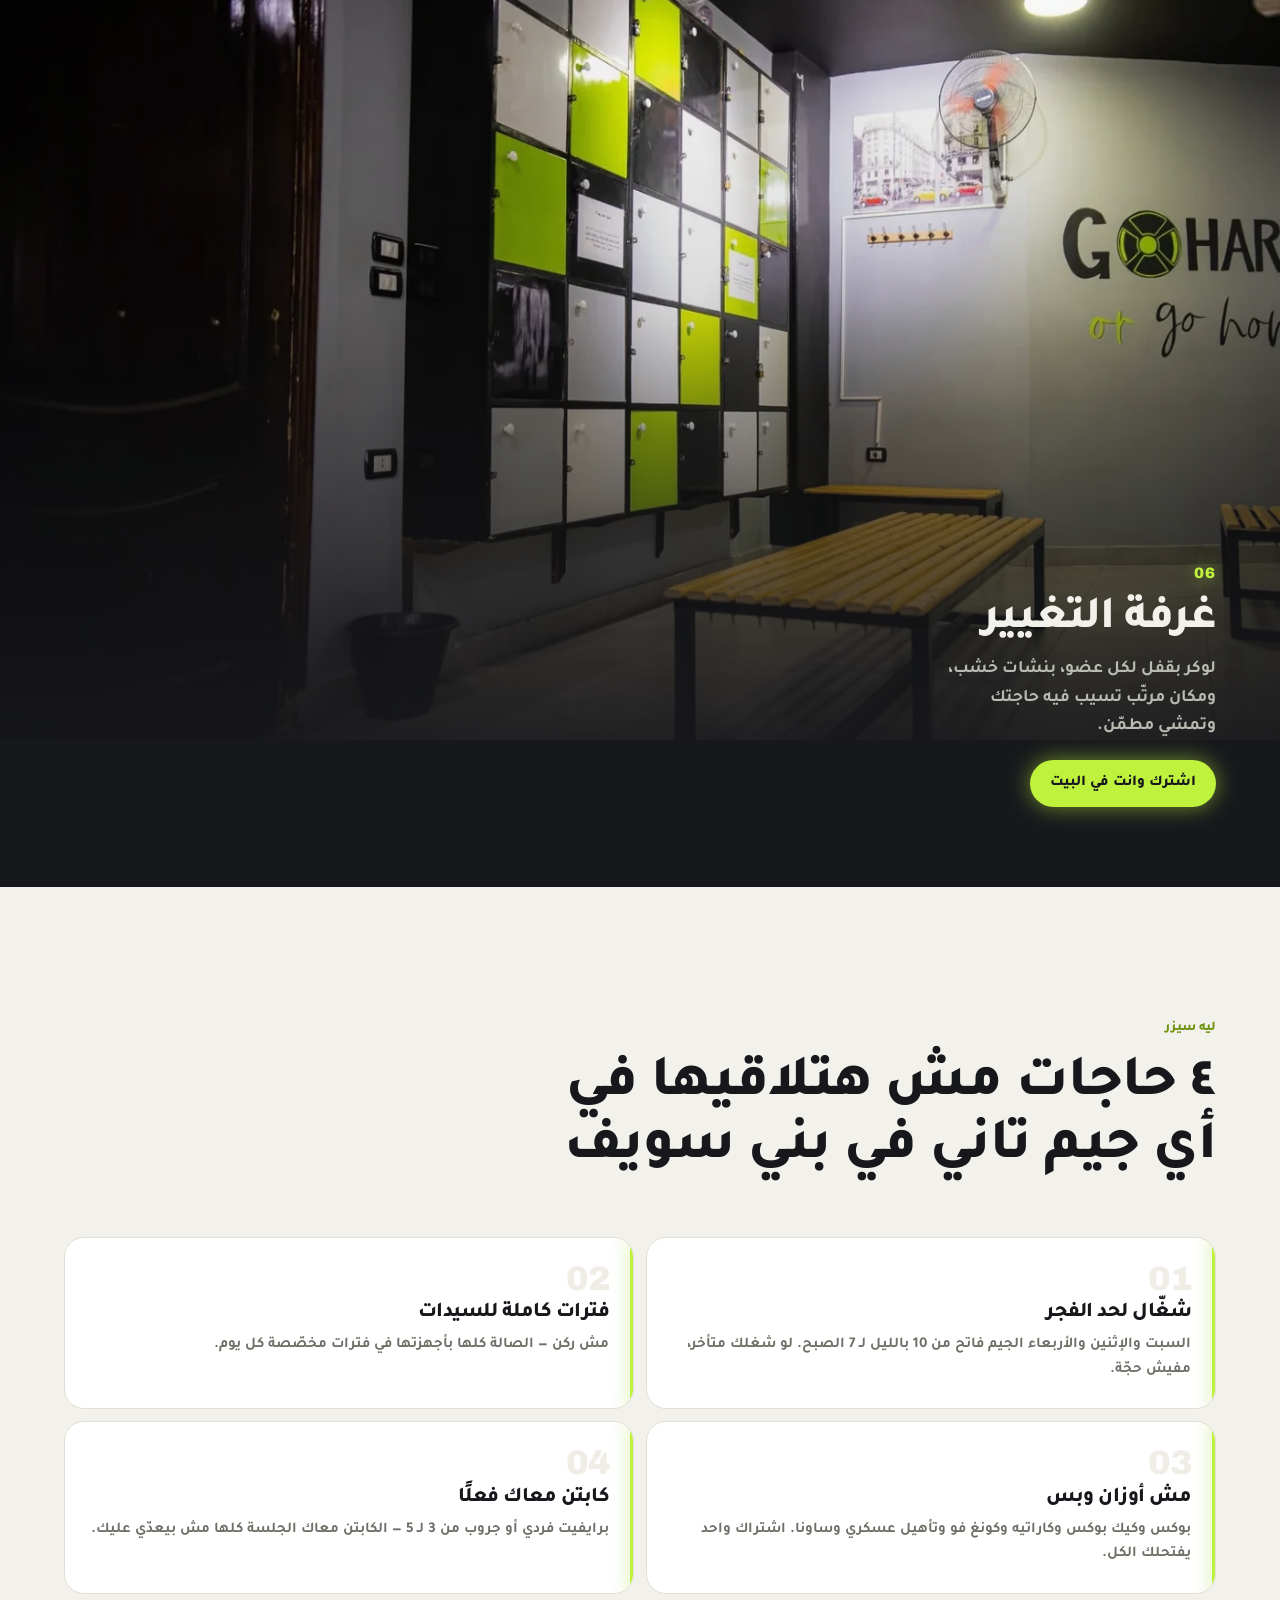
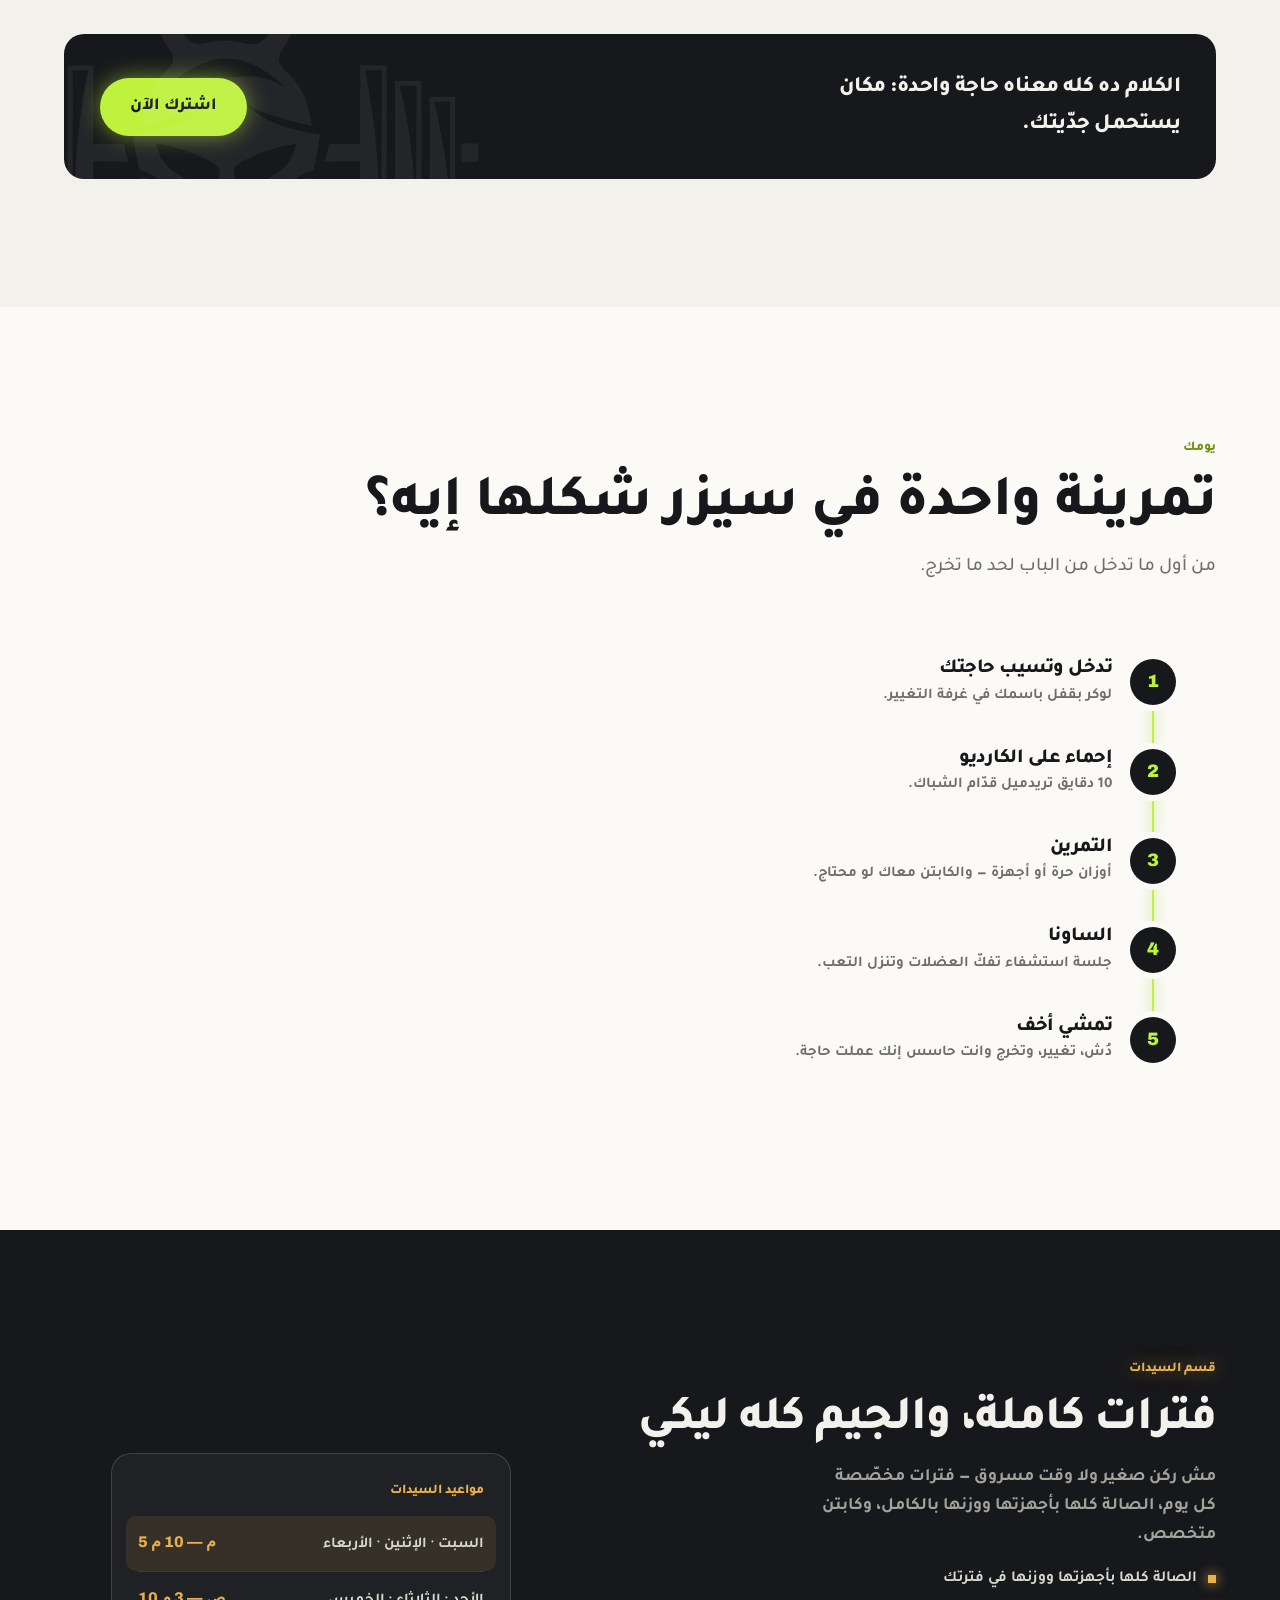
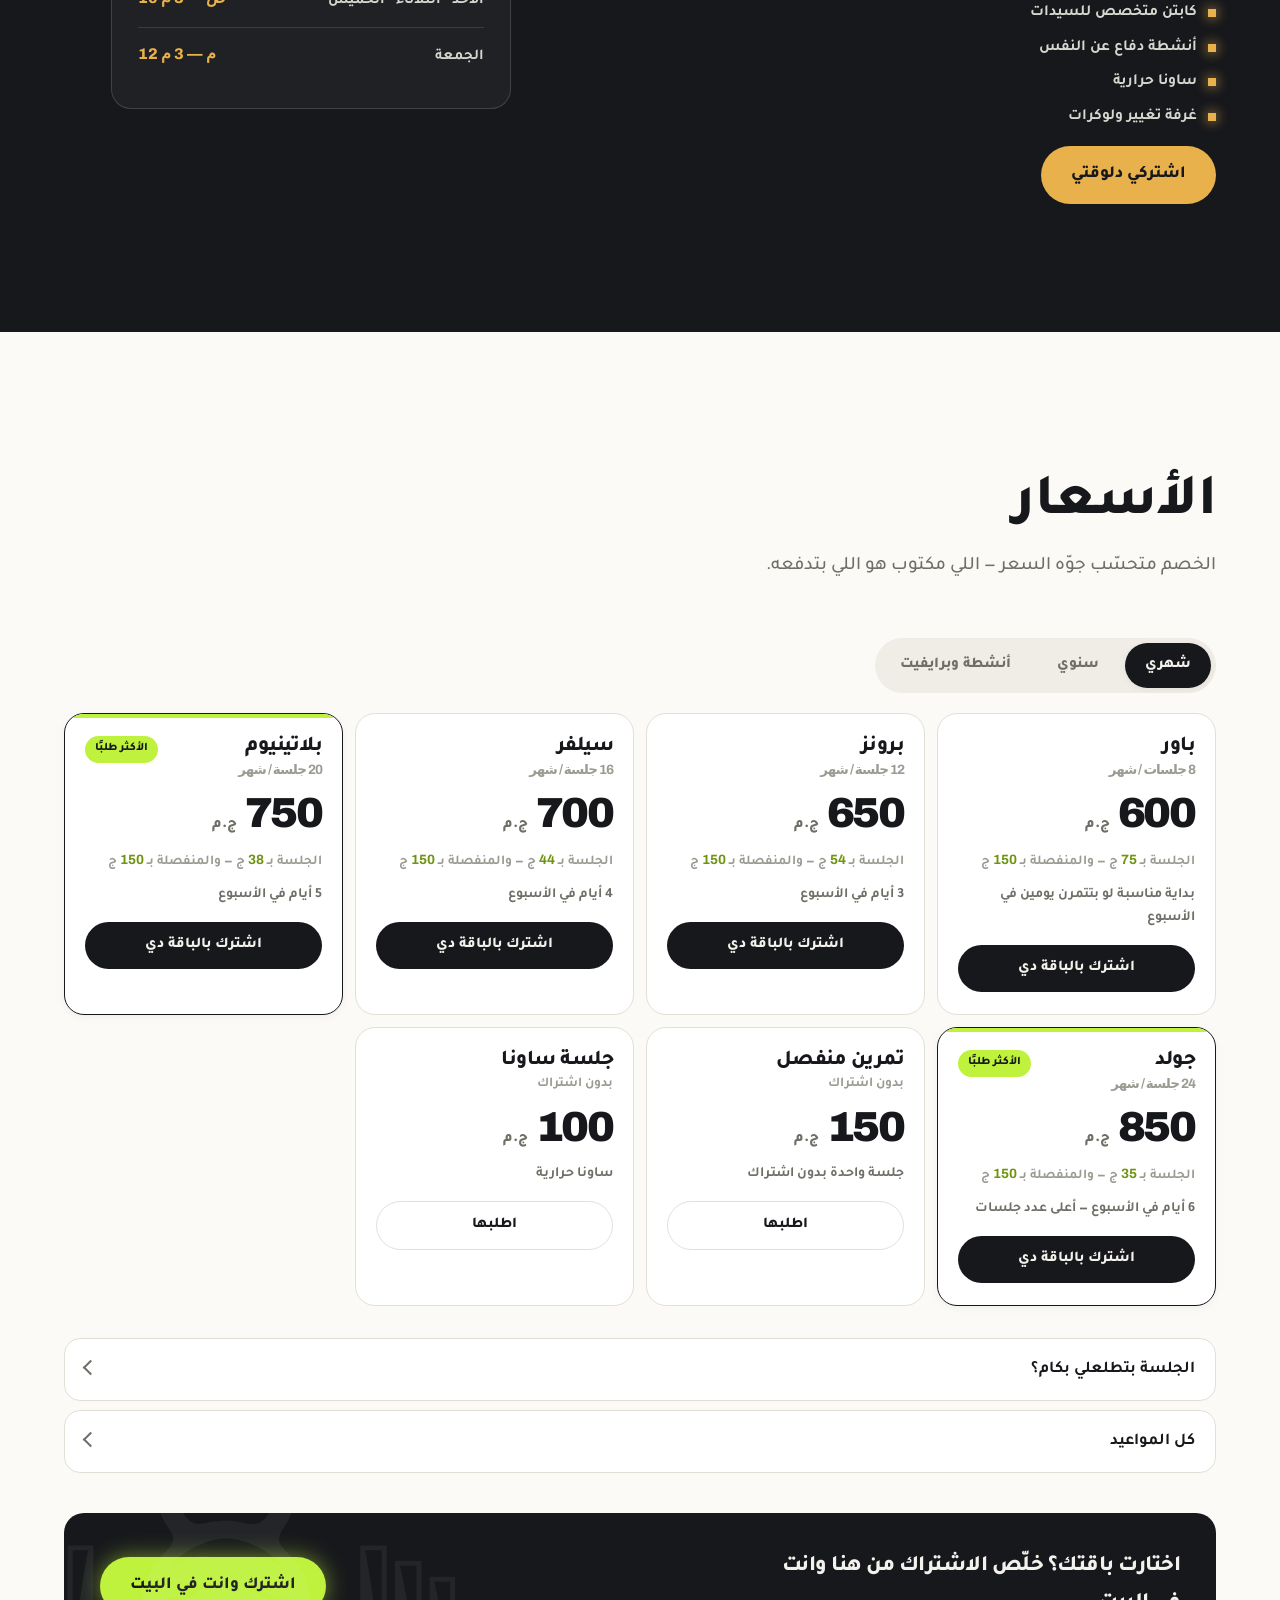
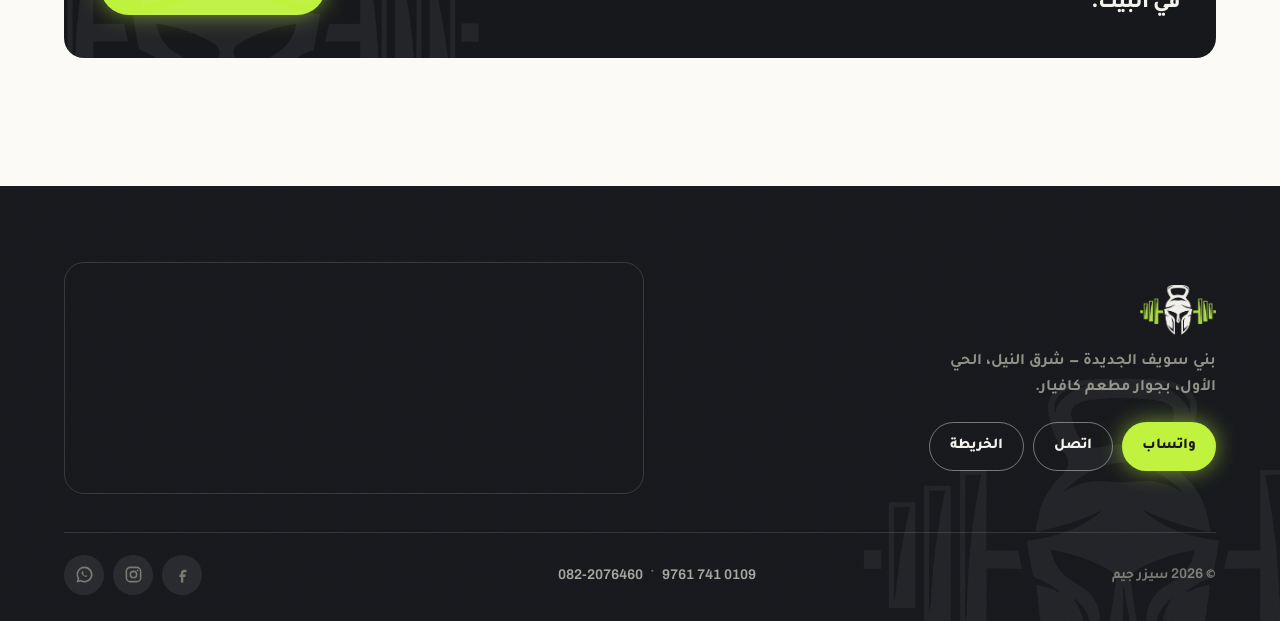
==== commit f075830c: "Add member subscription and attendance tracking portal" ====
--- a/index.html
+++ b/index.html
@@ -56,6 +56,7 @@
       <a href="#inside">جوّه سيزر</a>
       <a href="#pricing">الأسعار</a>
       <a href="#where">مكاننا</a>
+      <a href="member.html">حسابي</a>
     </nav>
     <a href="join.html" class="btn btn-lime btn-sm">اشترك الآن</a>
     <button class="burger" id="burger" aria-label="القائمة" aria-expanded="false"><i></i></button>
@@ -66,6 +67,7 @@
   <a href="#inside">جوّه سيزر</a>
   <a href="#pricing">الأسعار</a>
   <a href="#where">مكاننا</a>
+  <a href="member.html">حسابي · متابعة الحصص</a>
   <div class="m-cta">
     <a href="join.html" class="btn btn-lime" style="flex:1">اشترك الآن</a>
   </div>
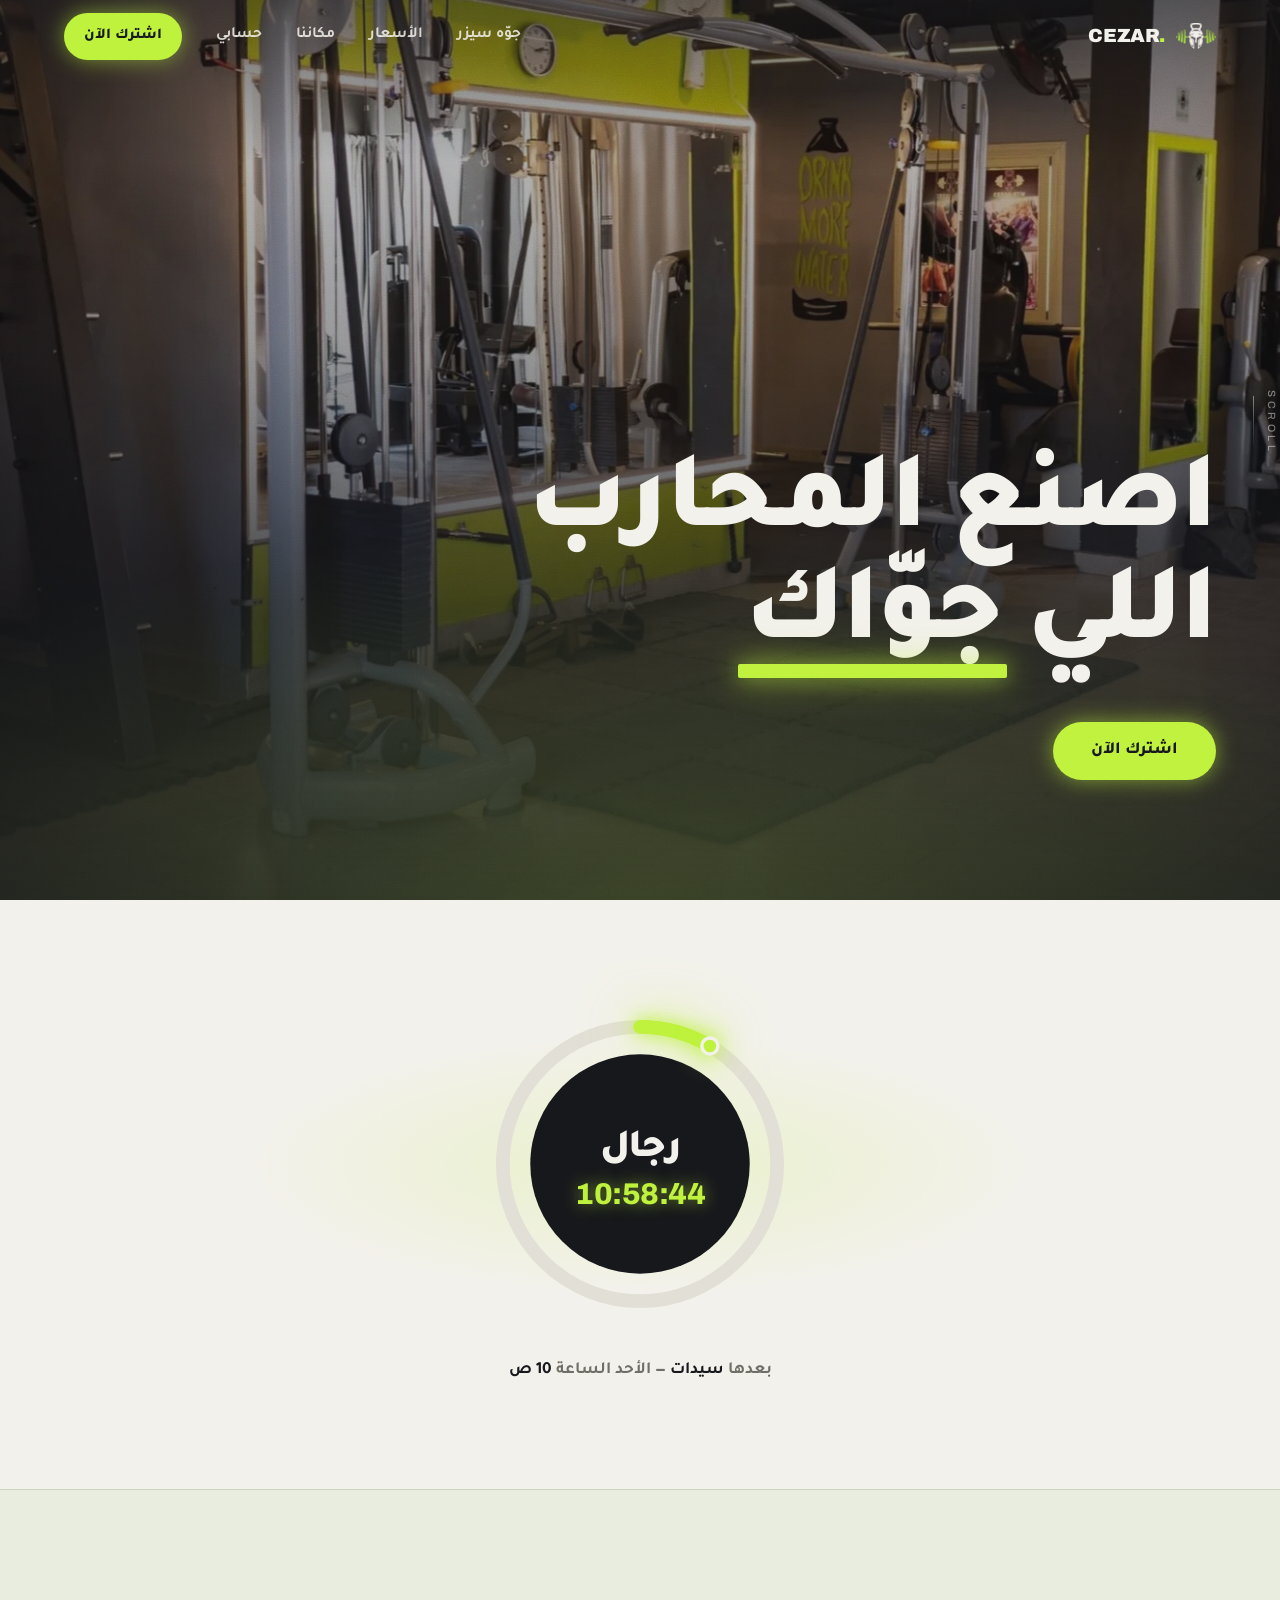
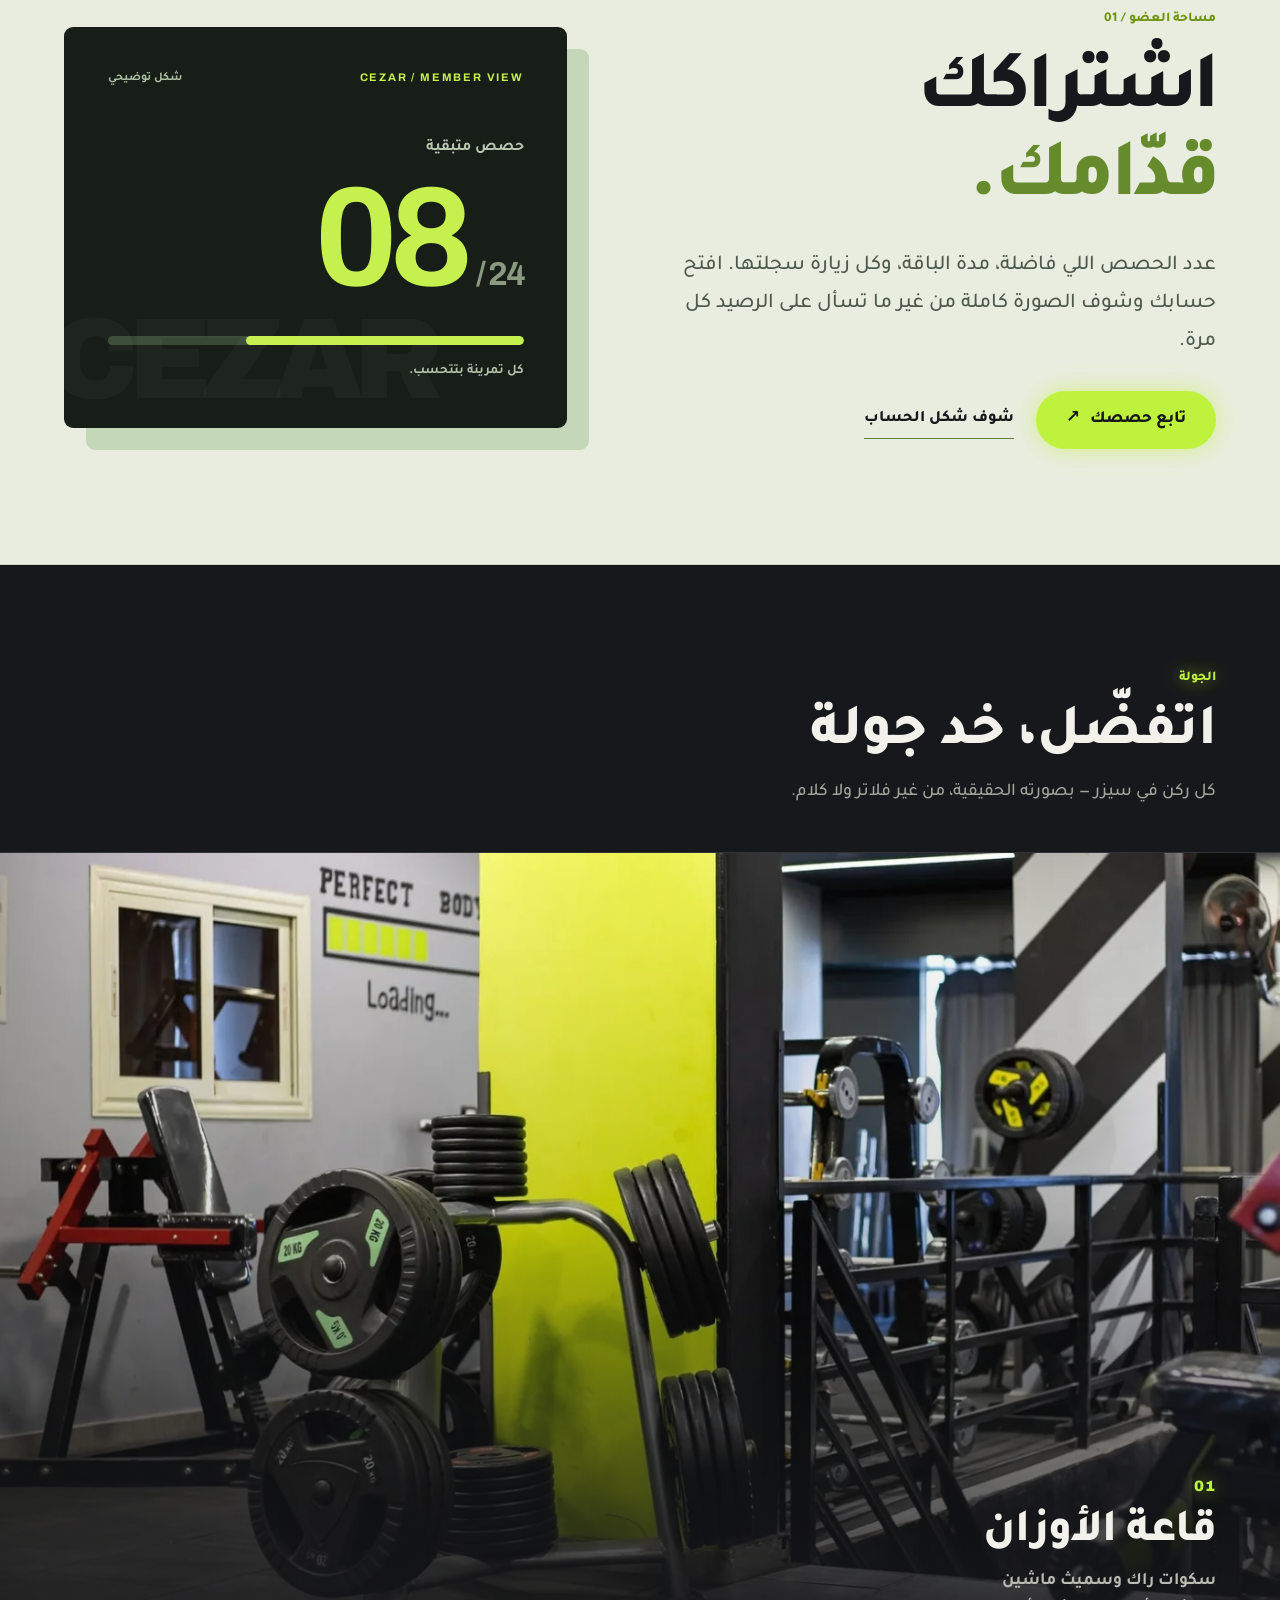
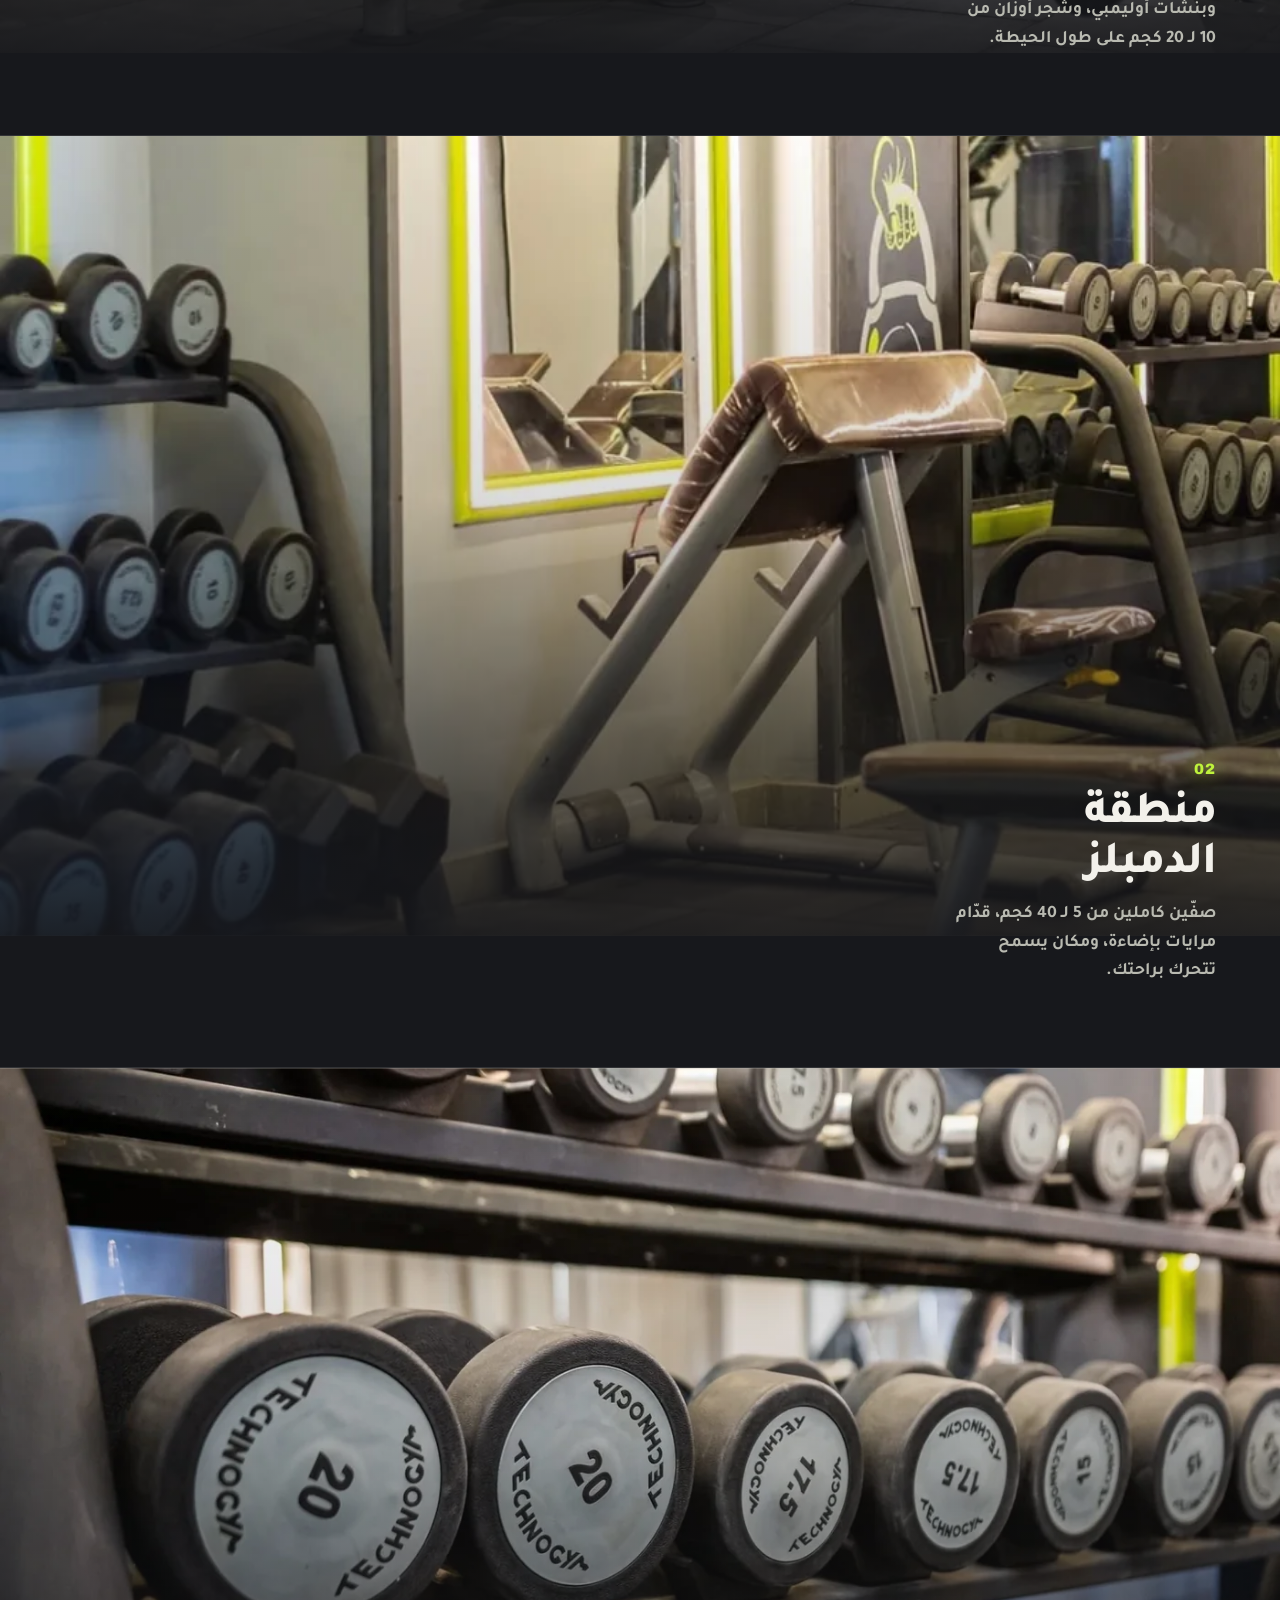
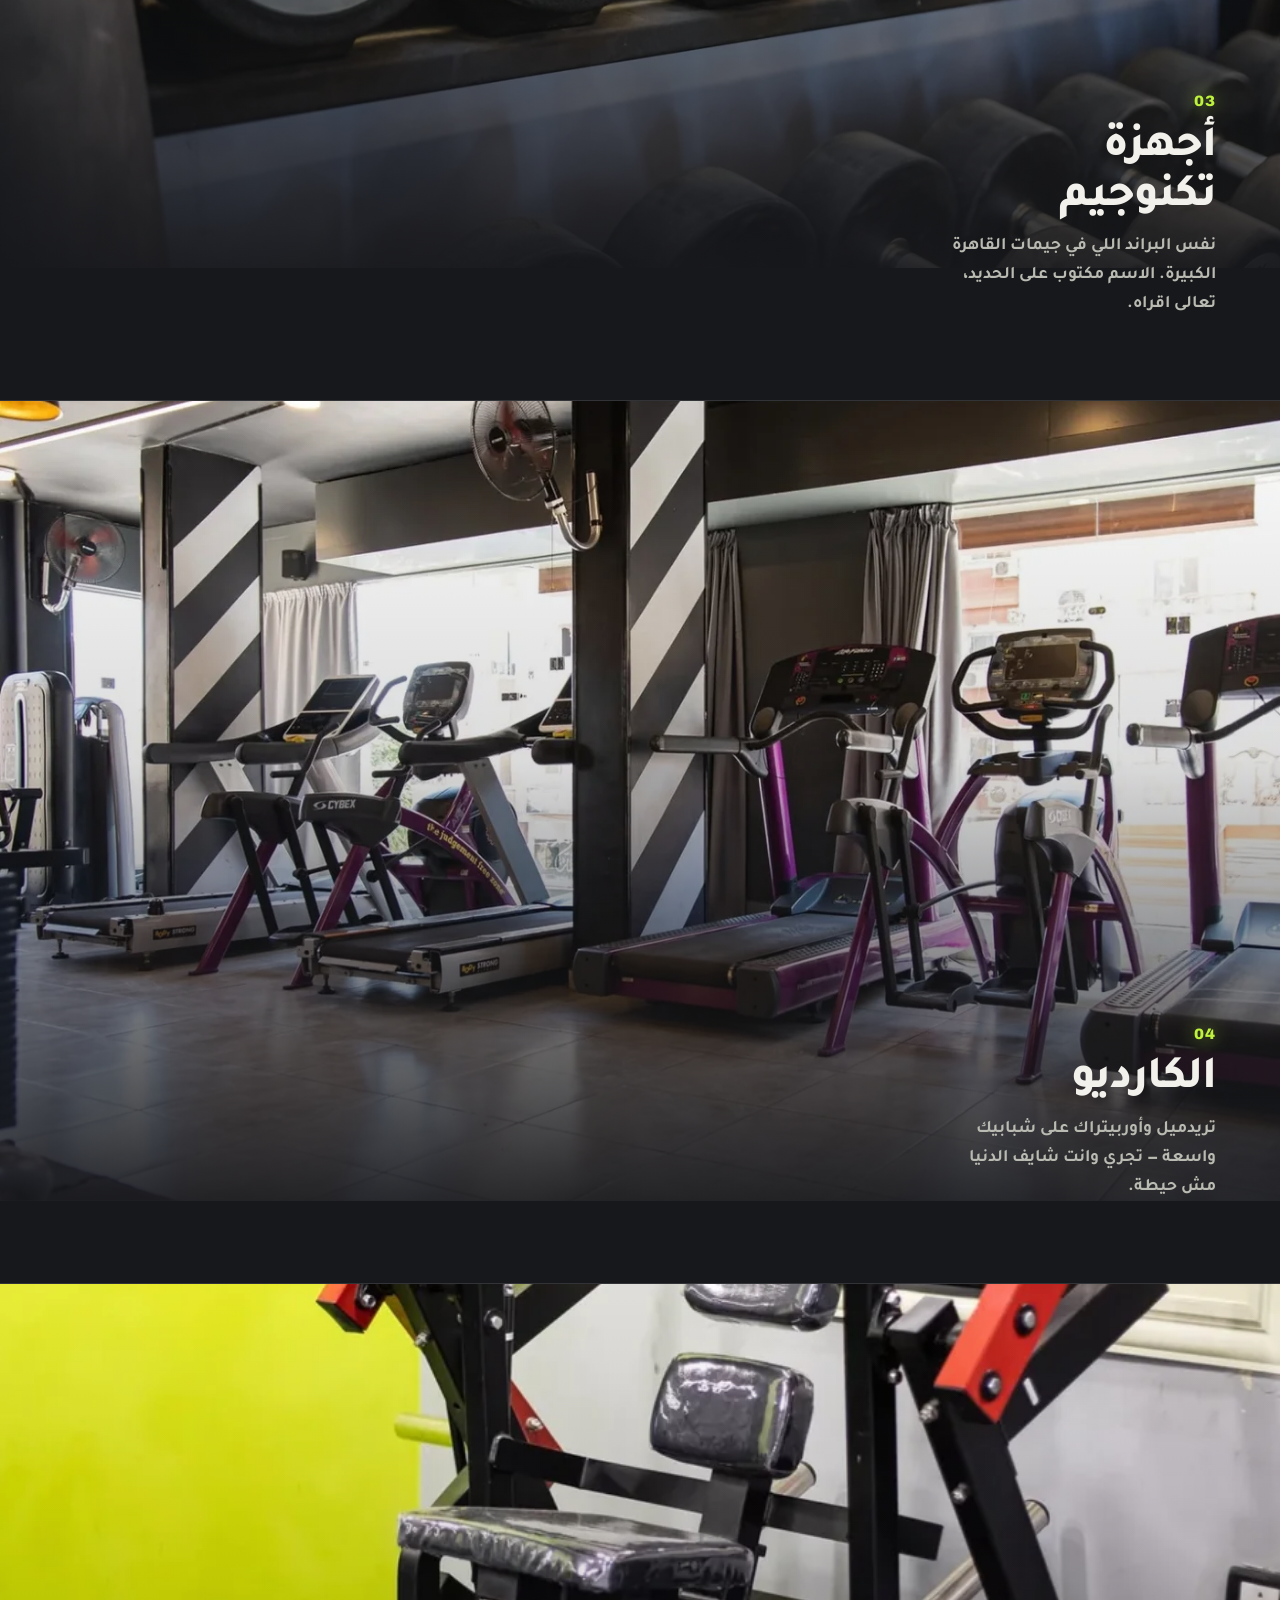
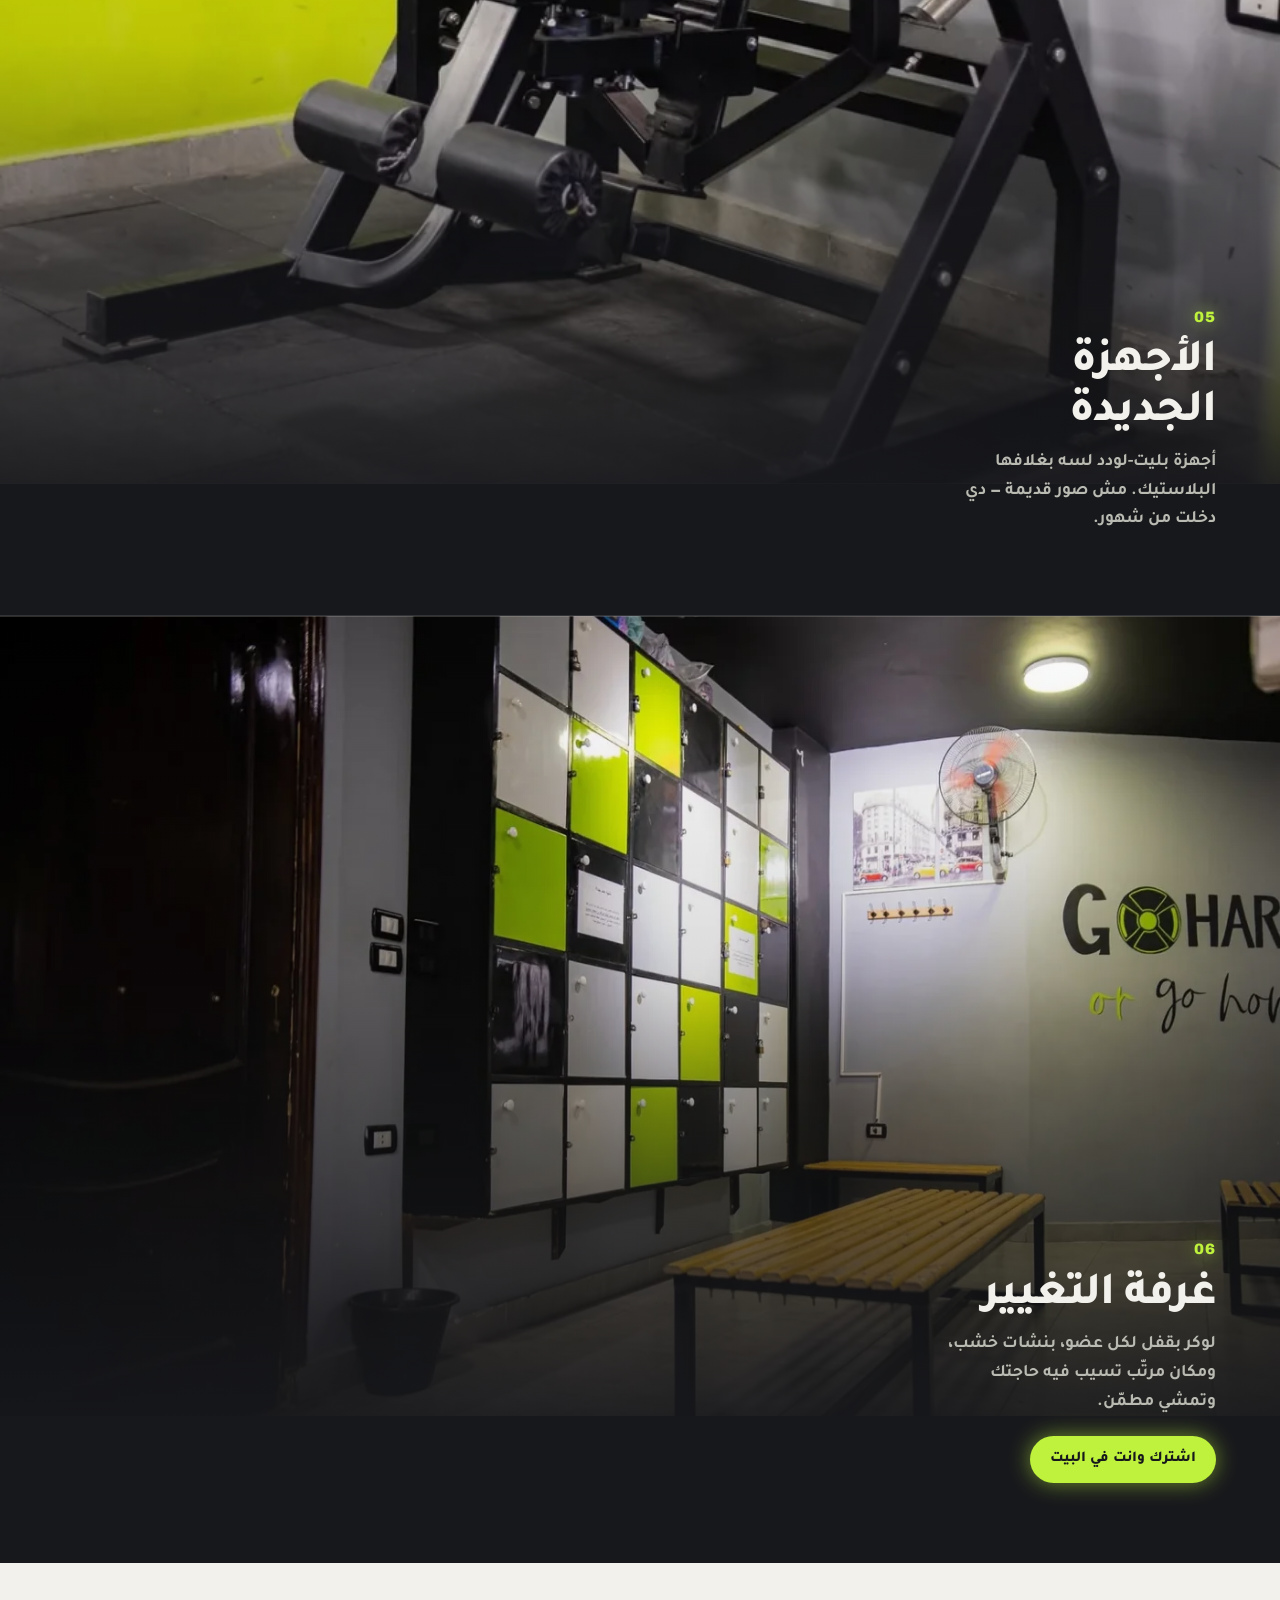
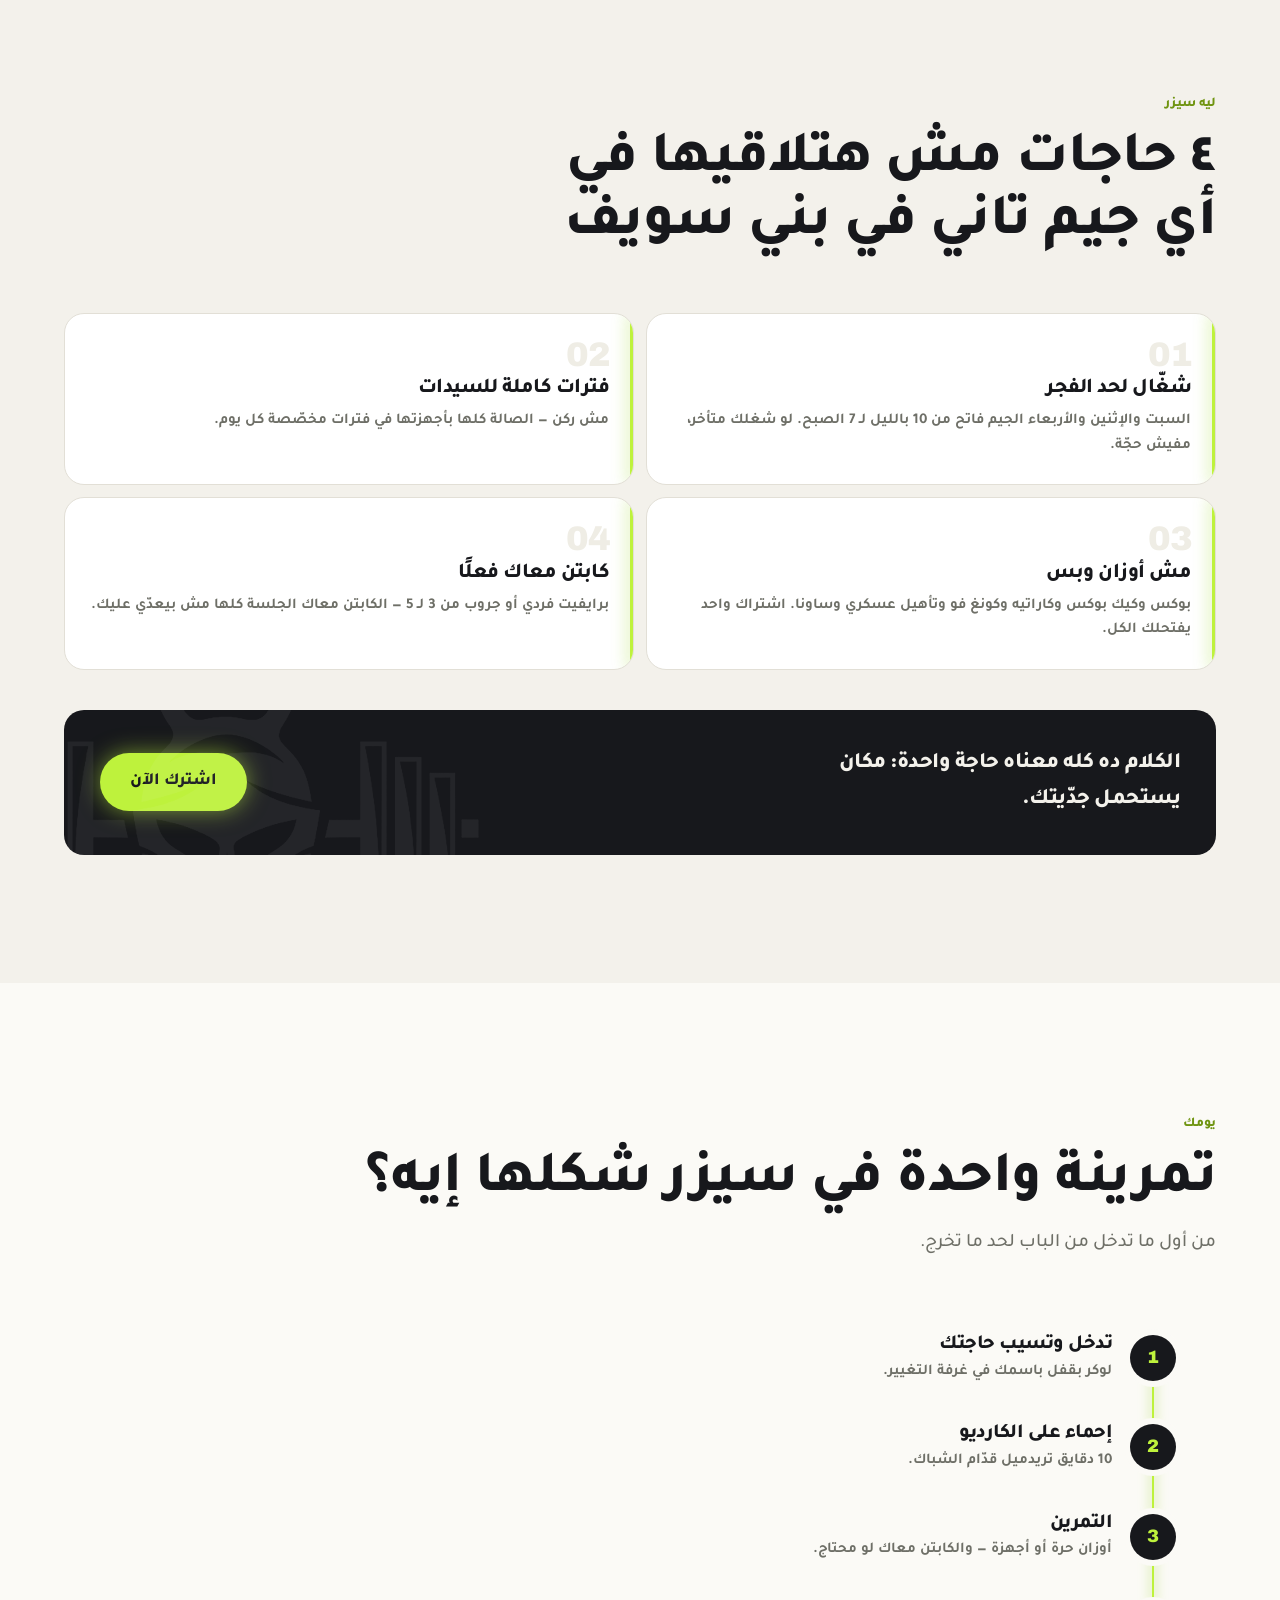
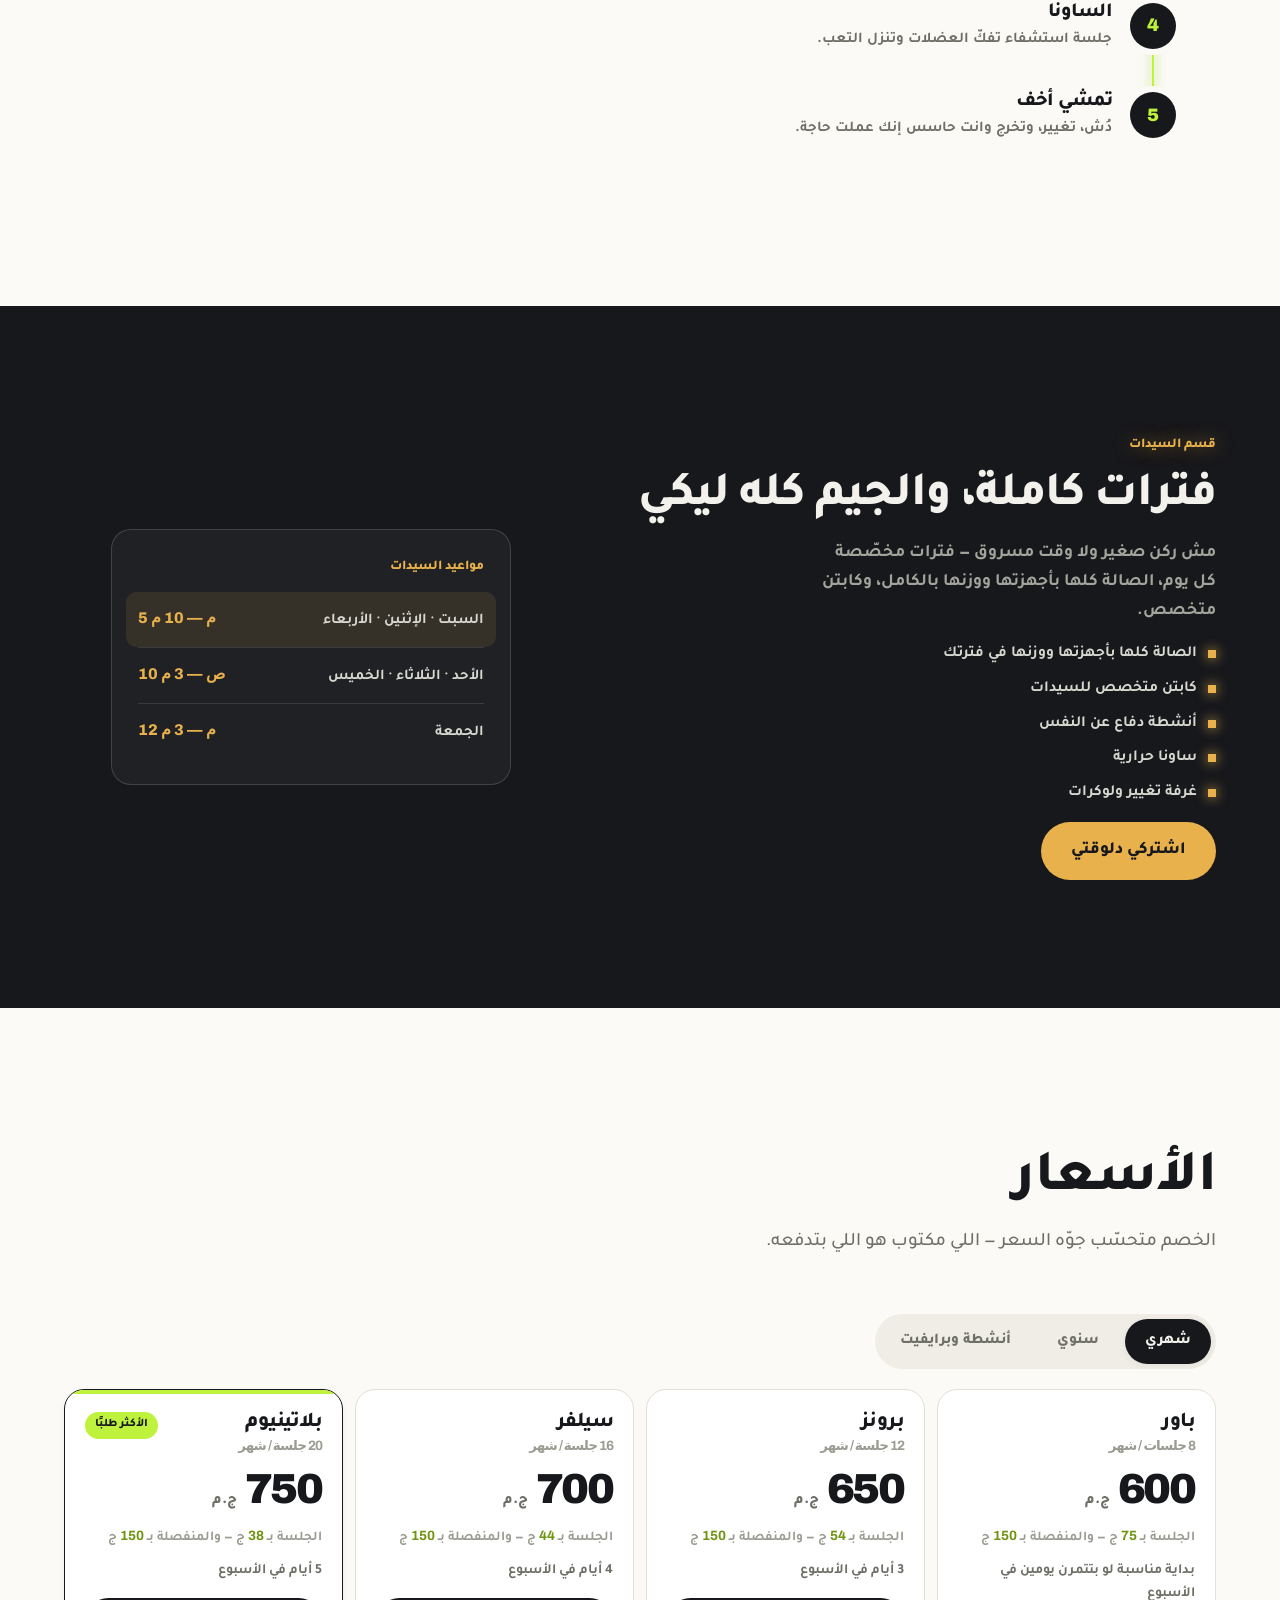
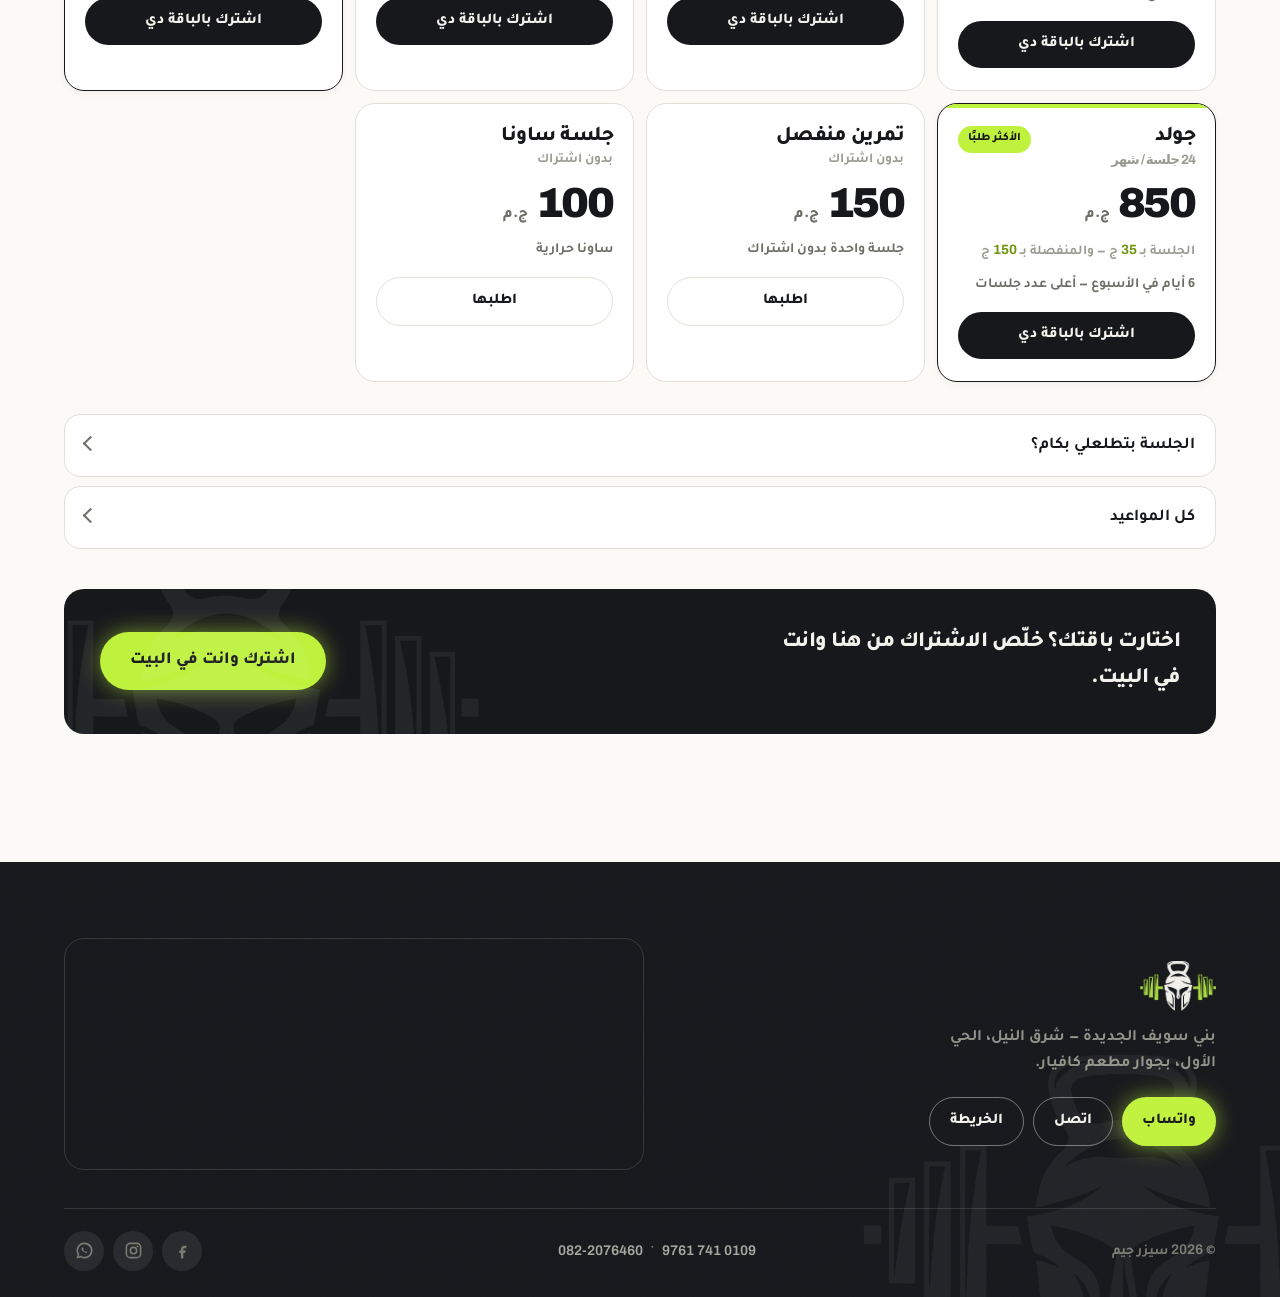
==== commit f6b6e86a: "Build member experience and gym API bridge" ====
--- a/index.html
+++ b/index.html
@@ -24,7 +24,7 @@
 <link rel="preload" as="image" href="assets/img/hero-m1.webp" media="(max-width:900px)">
 <script>document.documentElement.className='js';</script>
 <link rel="stylesheet" href="assets/core.css?v=16">
-<link rel="stylesheet" href="assets/site.css?v=15">
+<link rel="stylesheet" href="assets/site.css?v=16">
 
 <script type="application/ld+json">
 {"@context":"https://schema.org","@type":"HealthAndBeautyBusiness","name":"سيزر جيم","alternateName":"CEZAR GYM",
@@ -135,6 +135,24 @@
       </div>
     </div>
     <p class="live-note" id="ringNote">&nbsp;</p>
+  </div>
+</section>
+
+<!-- مساحة العضو: وصول واضح إلى الحصص والاشتراك -->
+<section class="member-feature" id="member-account">
+  <div class="wrap member-feature-grid">
+    <div class="member-feature-copy" data-reveal>
+      <span class="kick">مساحة العضو / 01</span>
+      <h2>اشتراكك<br><em>قدّامك.</em></h2>
+      <p>عدد الحصص اللي فاضلة، مدة الباقة، وكل زيارة سجلتها. افتح حسابك وشوف الصورة كاملة من غير ما تسأل على الرصيد كل مرة.</p>
+      <div class="member-feature-actions"><a href="member.html" class="btn btn-lime">تابع حصصك <span aria-hidden="true">↗</span></a><a href="member.html?preview=1" class="member-feature-preview">شوف شكل الحساب</a></div>
+    </div>
+    <div class="member-feature-card" data-reveal aria-label="مثال توضيحي لشكل حساب العضو">
+      <div><span>CEZAR / MEMBER VIEW</span><small>شكل توضيحي</small></div>
+      <p>حصص متبقية</p><strong class="lat">08<span>/ 24</span></strong>
+      <div class="member-feature-meter"><i></i></div>
+      <small>كل تمرينة بتتحسب.</small>
+    </div>
   </div>
 </section>
 
--- a/assets/site.css
+++ b/assets/site.css
@@ -729,6 +729,9 @@
 .socials svg{width:19px;height:19px}
 
 /* ---------- الشريط الثابت في الموبايل ---------- */
+.member-feature{background:#e9eddf;padding:clamp(75px,9vw,130px) 0;border-block:1px solid #cbd5bd}.member-feature-grid{display:grid;grid-template-columns:1fr .9fr;align-items:center;gap:clamp(32px,7vw,100px)}.member-feature-copy h2{font-size:clamp(54px,6.4vw,94px);line-height:1.08;letter-spacing:-.055em;margin:18px 0 20px}.member-feature-copy h2 em{font-style:normal;color:#668b2c}.member-feature-copy>p{font-size:clamp(17px,1.65vw,22px);line-height:1.8;max-width:570px;color:#4e594d}.member-feature-actions{display:flex;align-items:center;gap:22px;flex-wrap:wrap;margin-top:30px}.member-feature-preview{font-weight:800;border-bottom:1px solid #607d3c;padding:5px 0}.member-feature-card{background:#171d17;color:#f3f5ea;border-radius:9px;padding:clamp(28px,3.4vw,50px);min-height:395px;position:relative;overflow:hidden;box-shadow:22px 22px 0 #c5d7b9}.member-feature-card:after{content:"CEZAR";font:900 115px Archivo,sans-serif;position:absolute;left:-15px;bottom:6px;color:#ffffff08;pointer-events:none;letter-spacing:-10px}.member-feature-card>div:first-child{display:flex;justify-content:space-between;gap:12px;font:700 11px Archivo,sans-serif;letter-spacing:1.8px;color:#c5f04d}.member-feature-card>div:first-child small{font:700 12px Tajawal,sans-serif;letter-spacing:0;color:#afc1a3}.member-feature-card p{color:#b8c7af;font-weight:700;margin-top:50px}.member-feature-card strong{font-size:clamp(90px,11vw,150px);line-height:1.1;color:#c5f04d;letter-spacing:-9px;direction:ltr;display:block;text-align:right}.member-feature-card strong span{font-size:33px;color:#8a9a81;letter-spacing:-2px;margin-left:12px}.member-feature-meter{height:9px;background:#384a34;border-radius:20px;margin:20px 0 13px;overflow:hidden}.member-feature-meter i{display:block;width:66.67%;height:100%;background:#c5f04d;border-radius:inherit}.member-feature-card>small{color:#b5c2aa;font-weight:700}@media(max-width:760px){.member-feature-grid{grid-template-columns:1fr}.member-feature-card{min-height:330px;box-shadow:12px 12px 0 #c5d7b9}.member-feature-card p{margin-top:35px}.member-feature-card strong{font-size:100px}}
+
+/* ---------- الشريط الثابت في الموبايل ---------- */
 .dock{
   position:fixed;inset-inline:0;bottom:0;z-index:100;display:none;gap:9px;
   padding:10px 12px calc(10px + env(safe-area-inset-bottom));
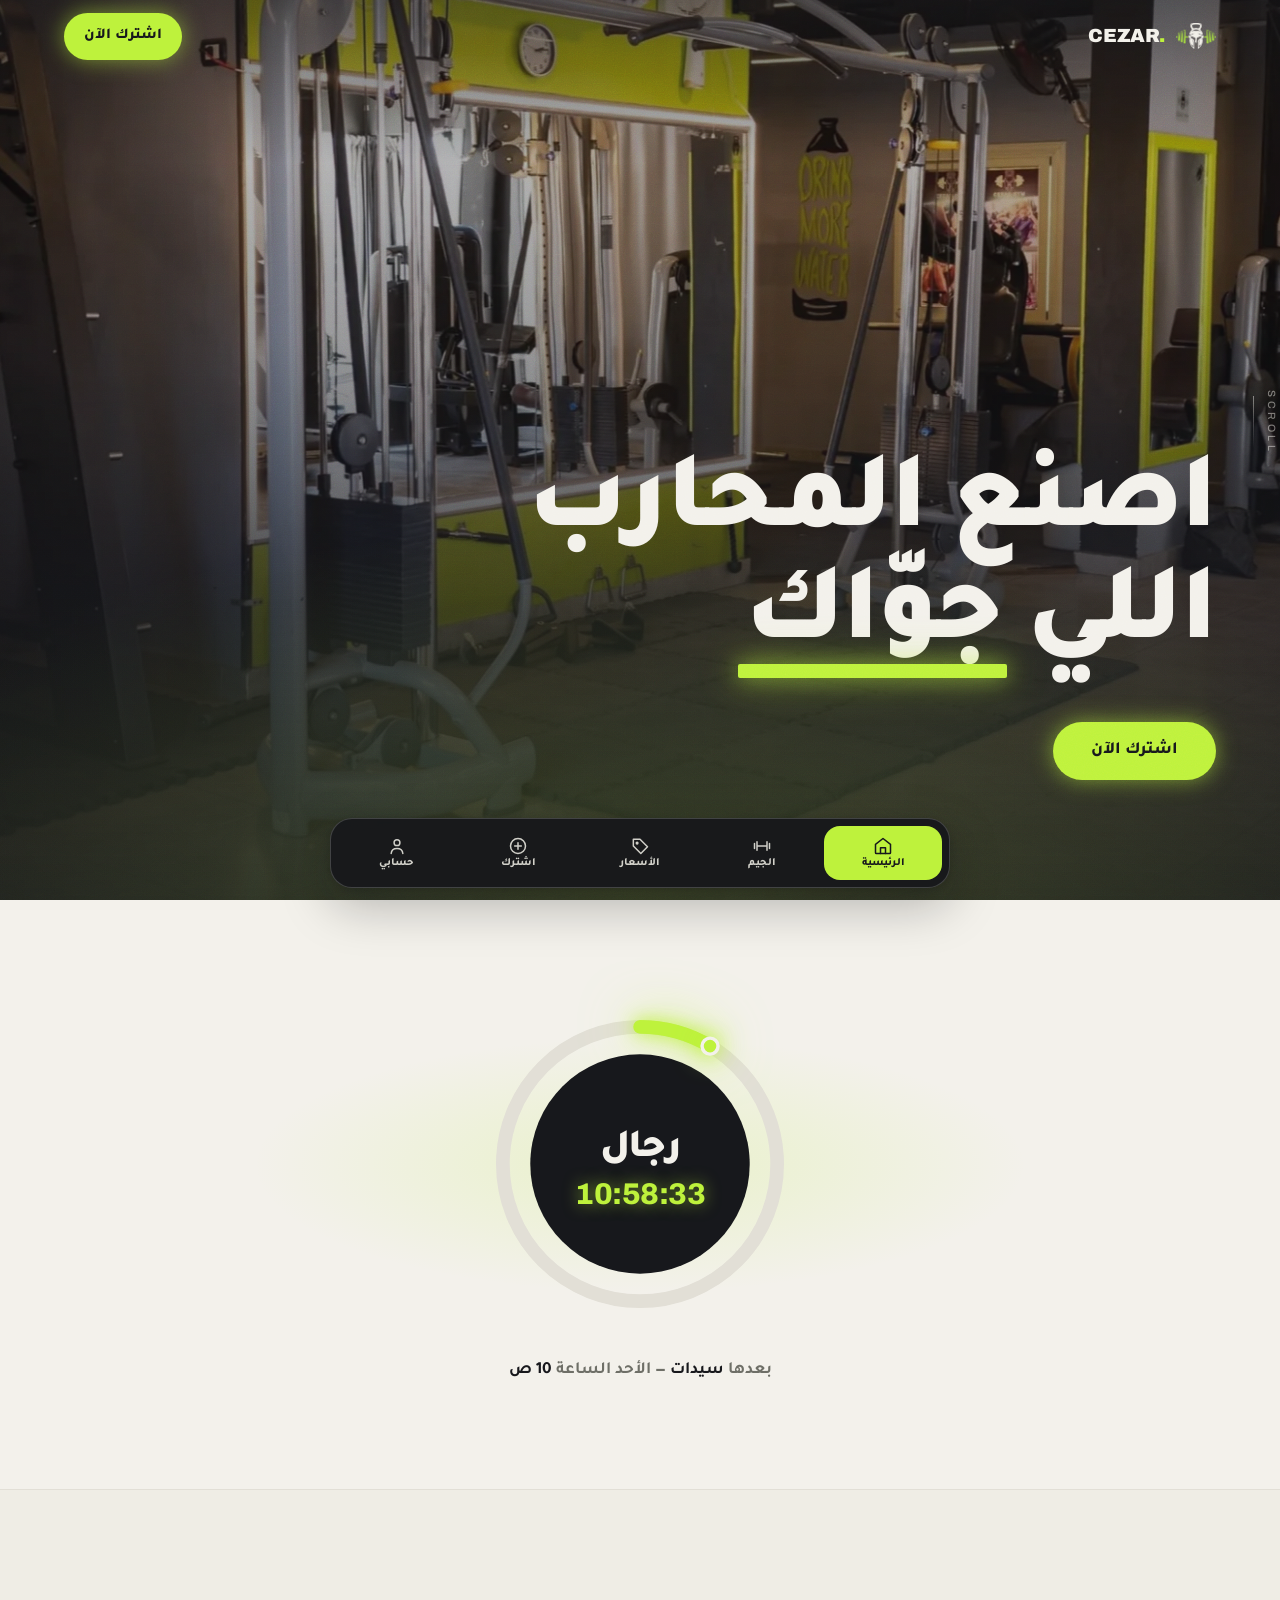
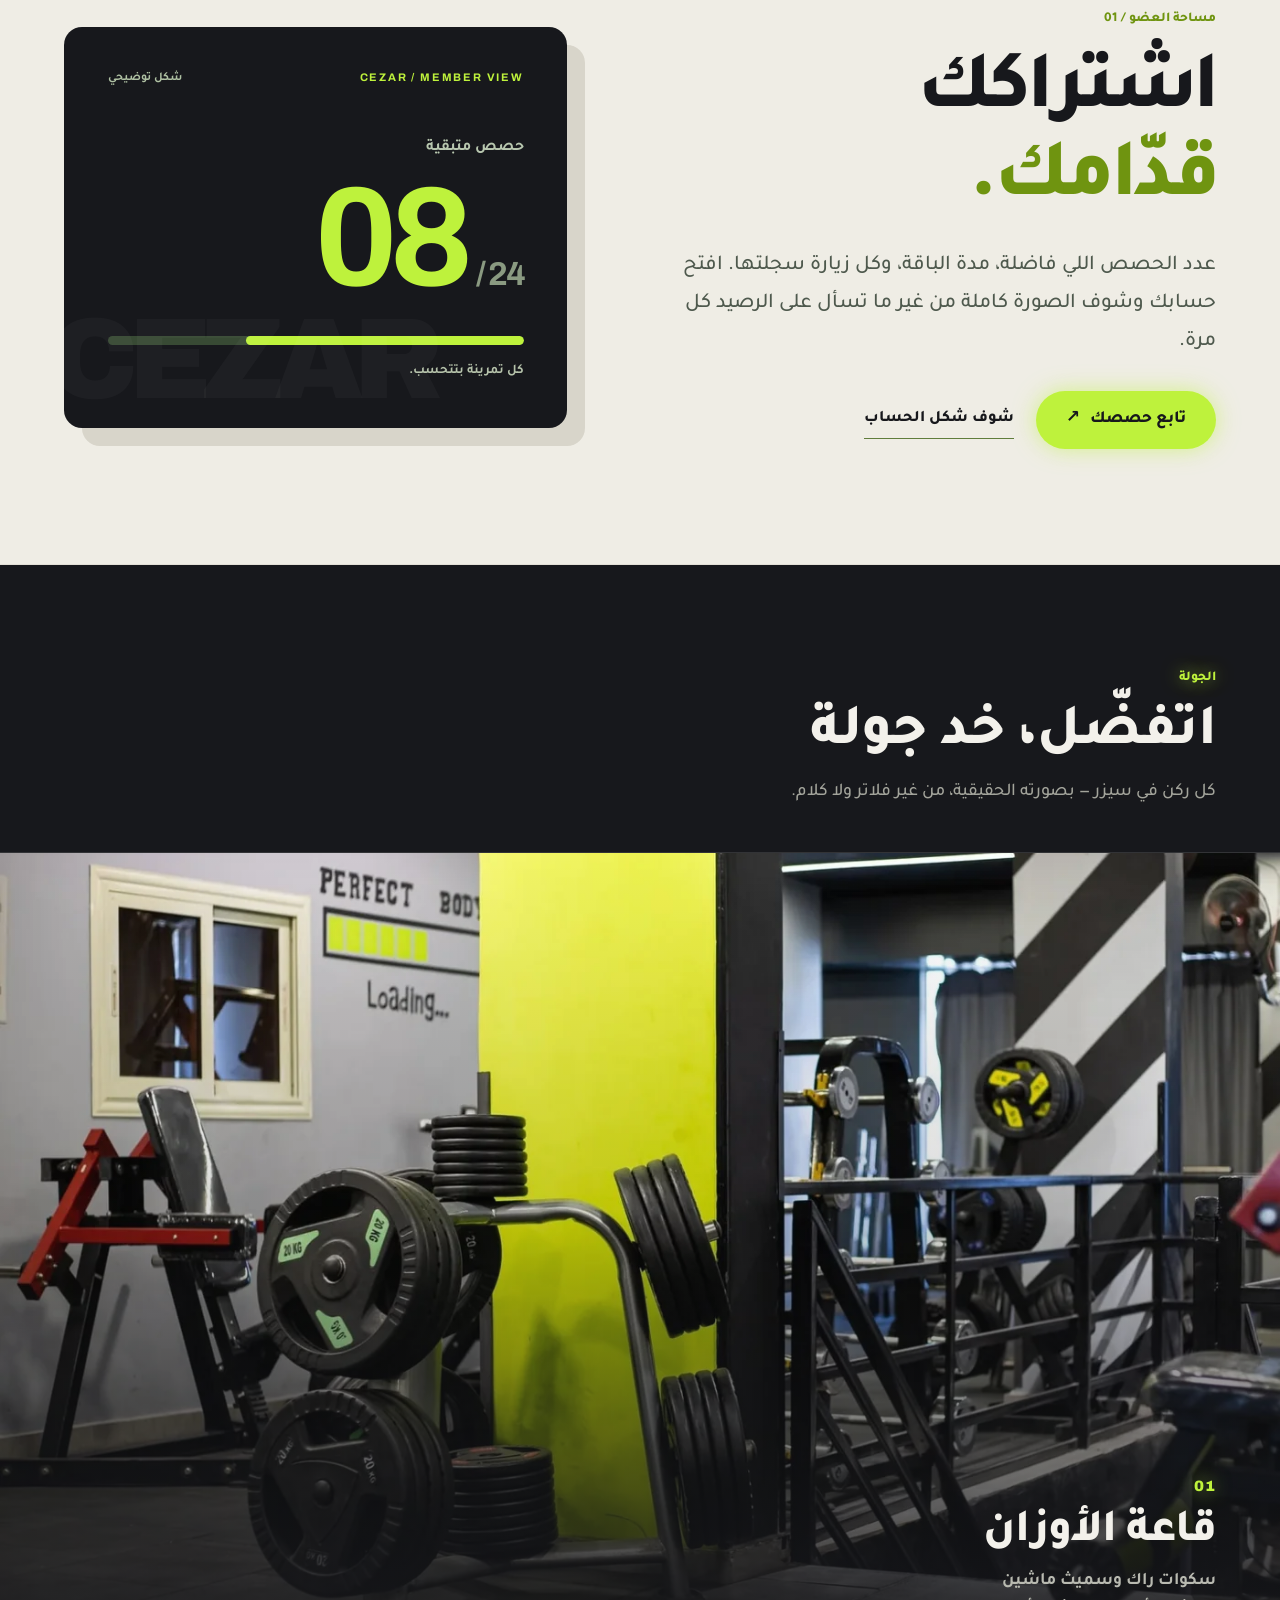
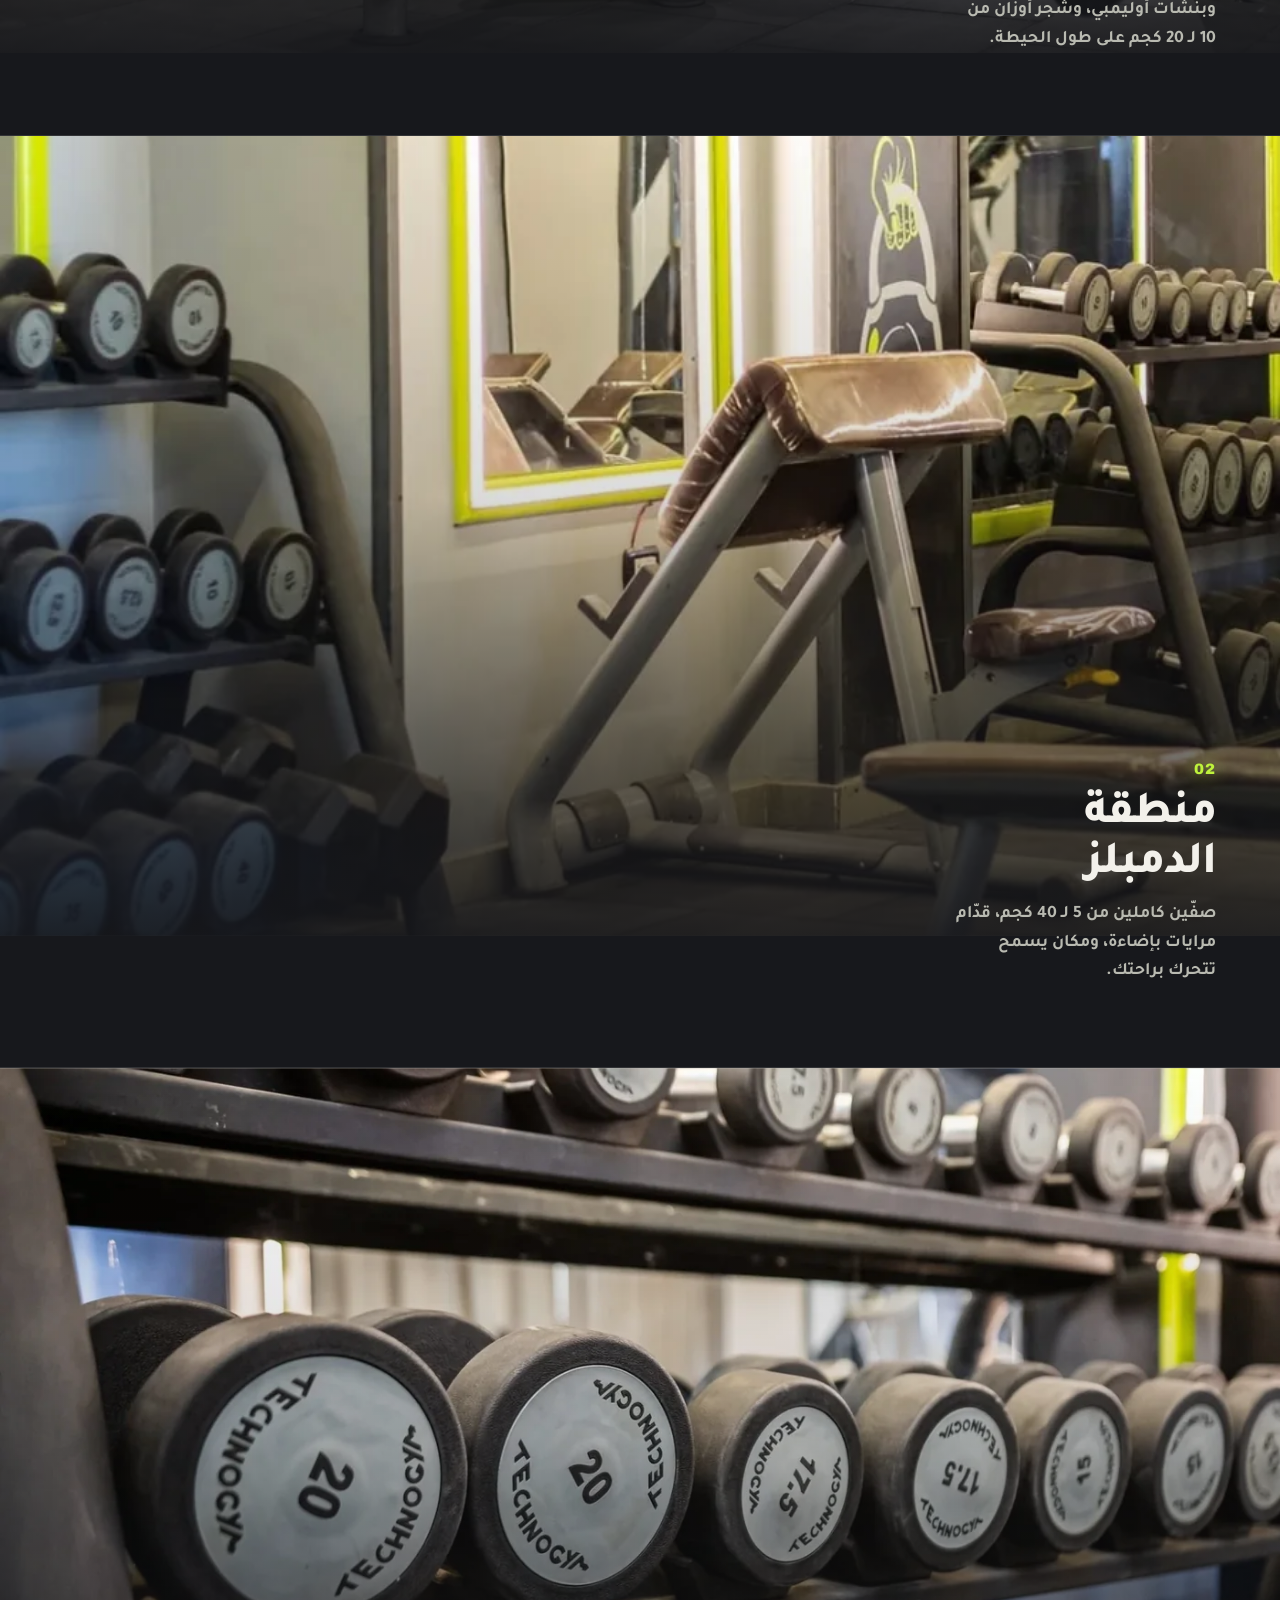
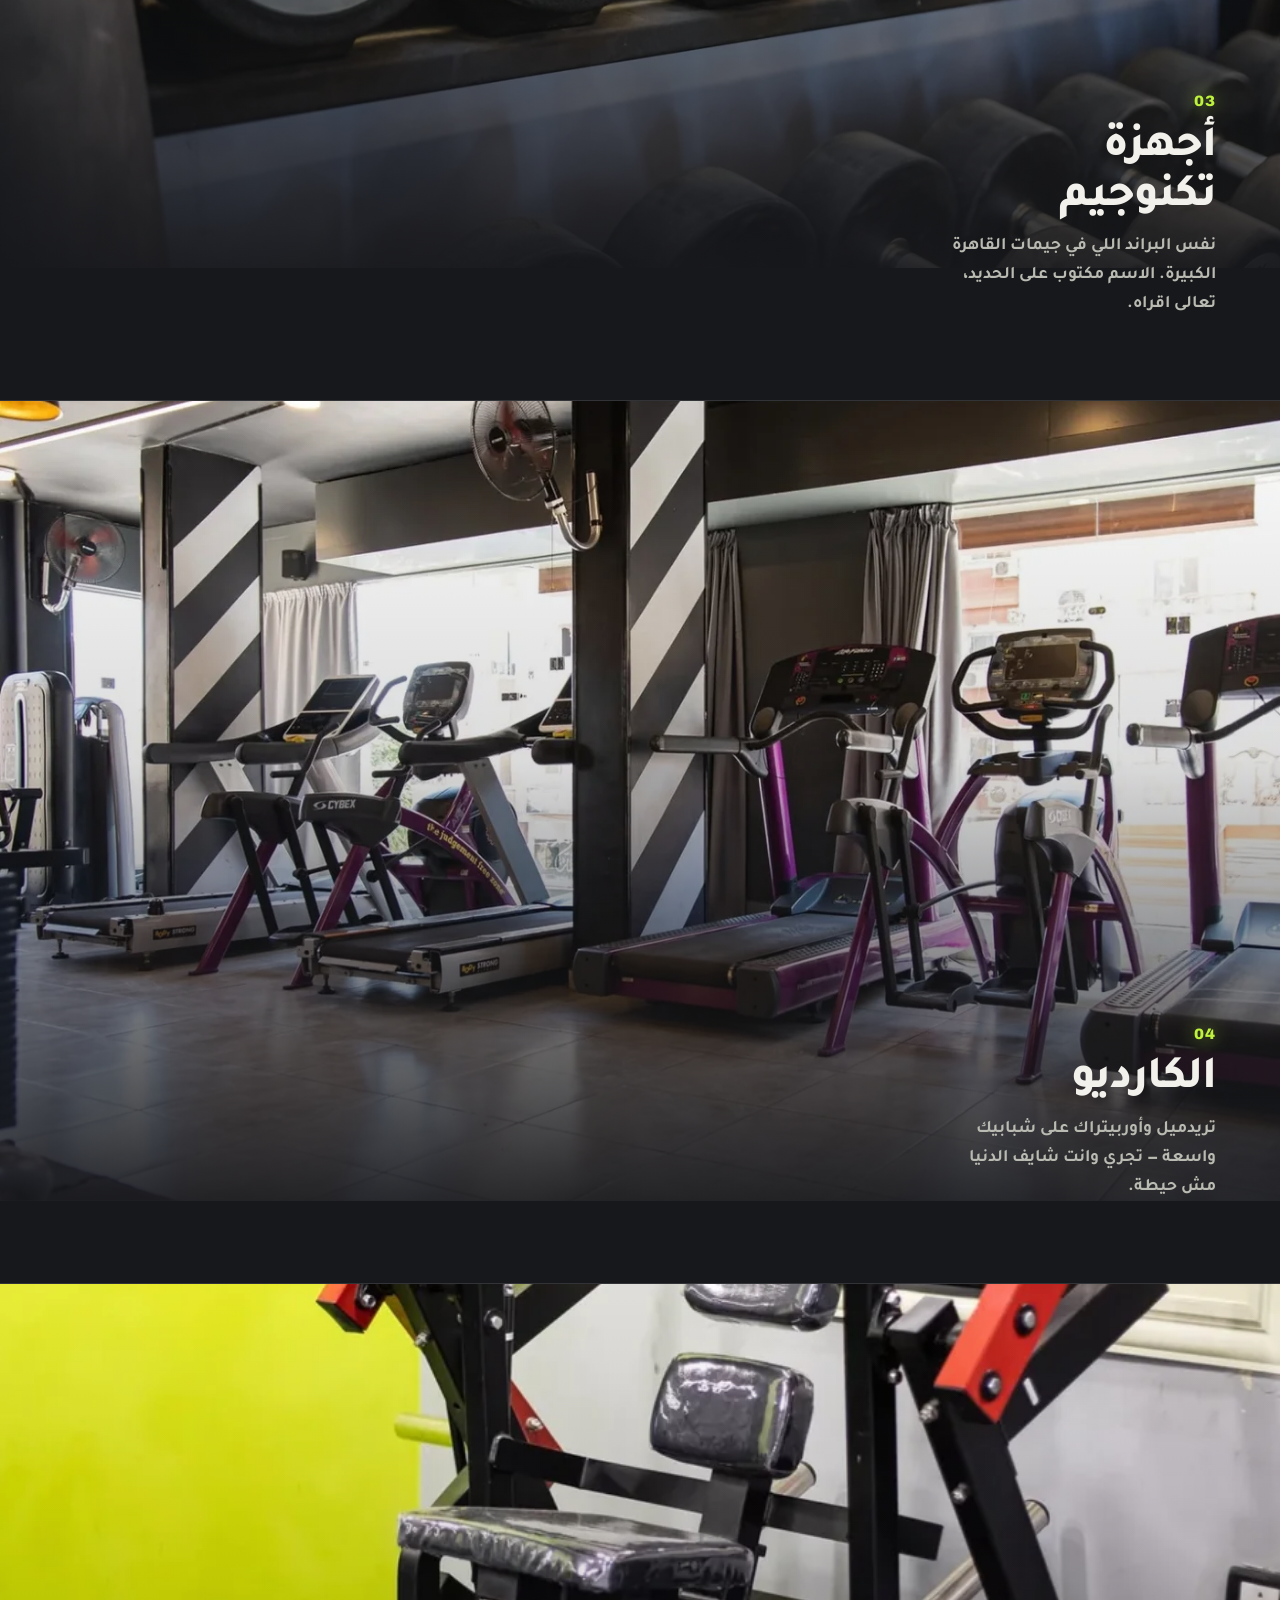
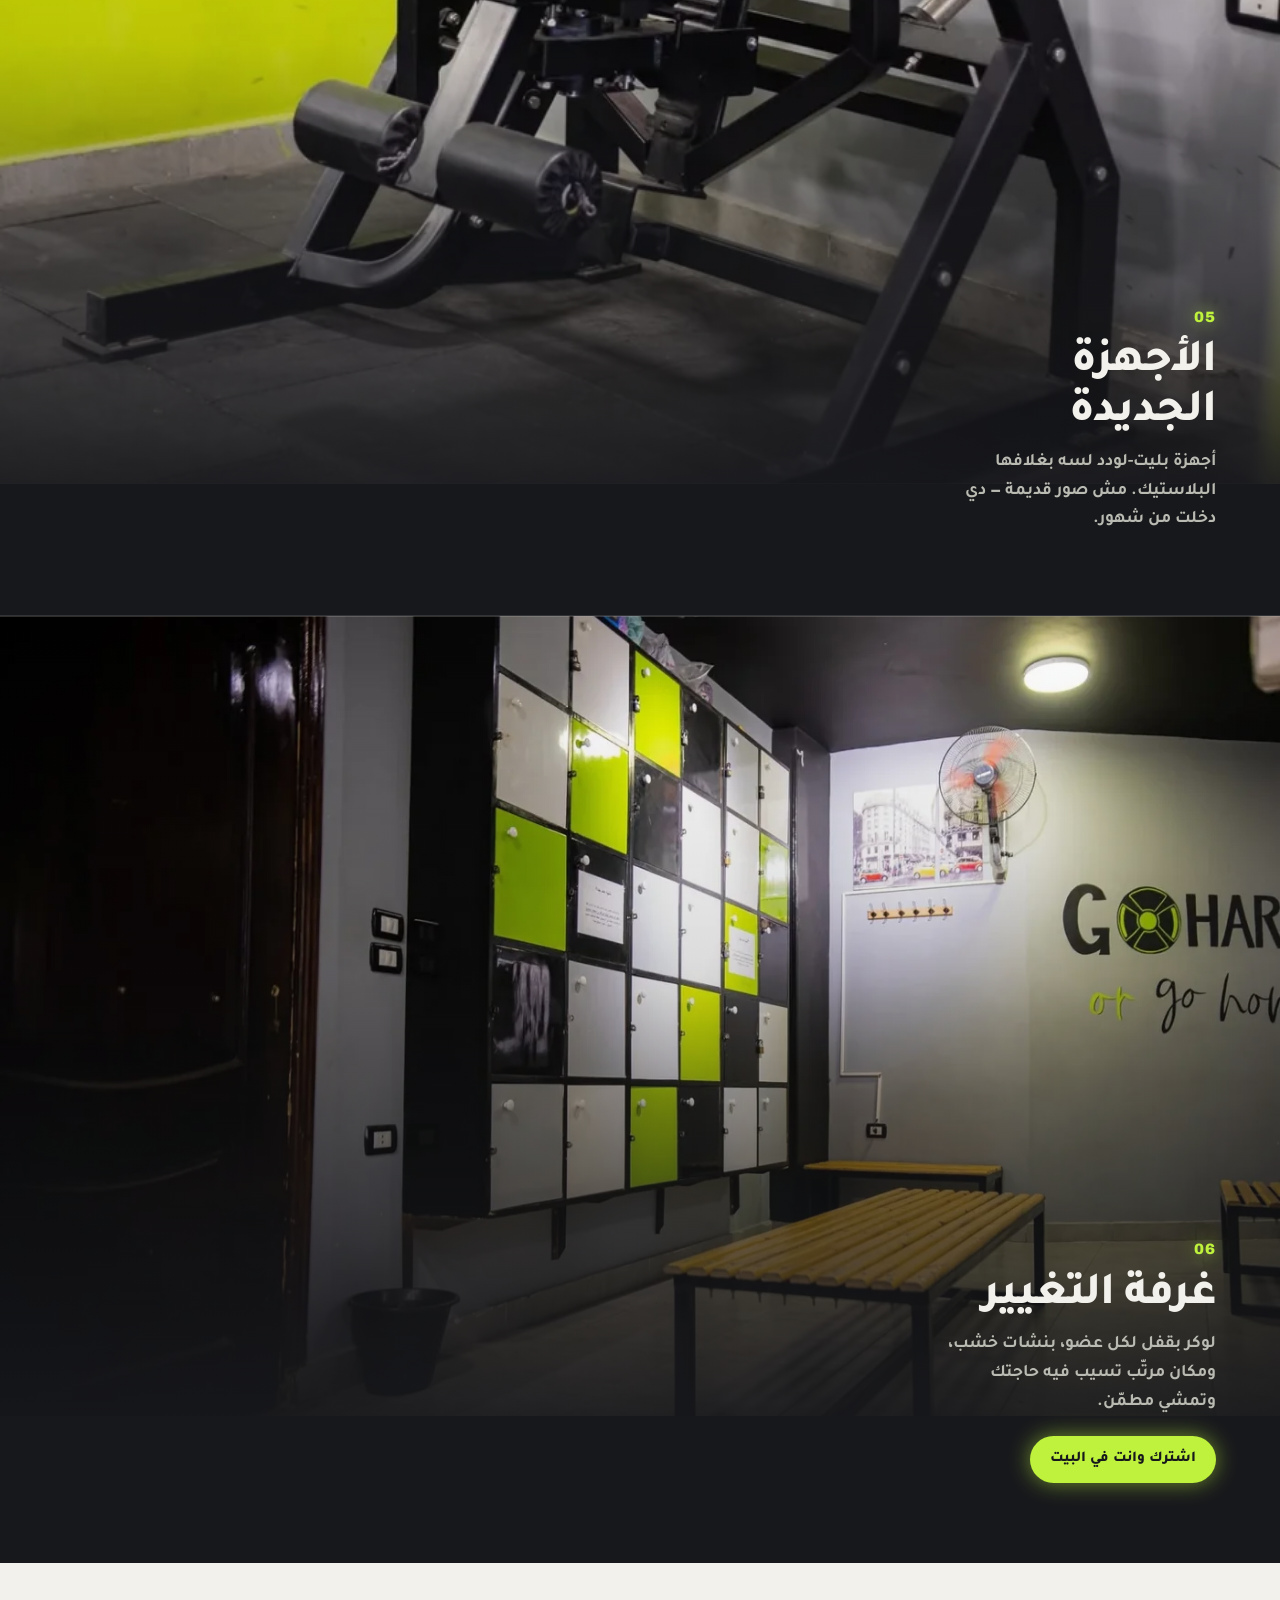
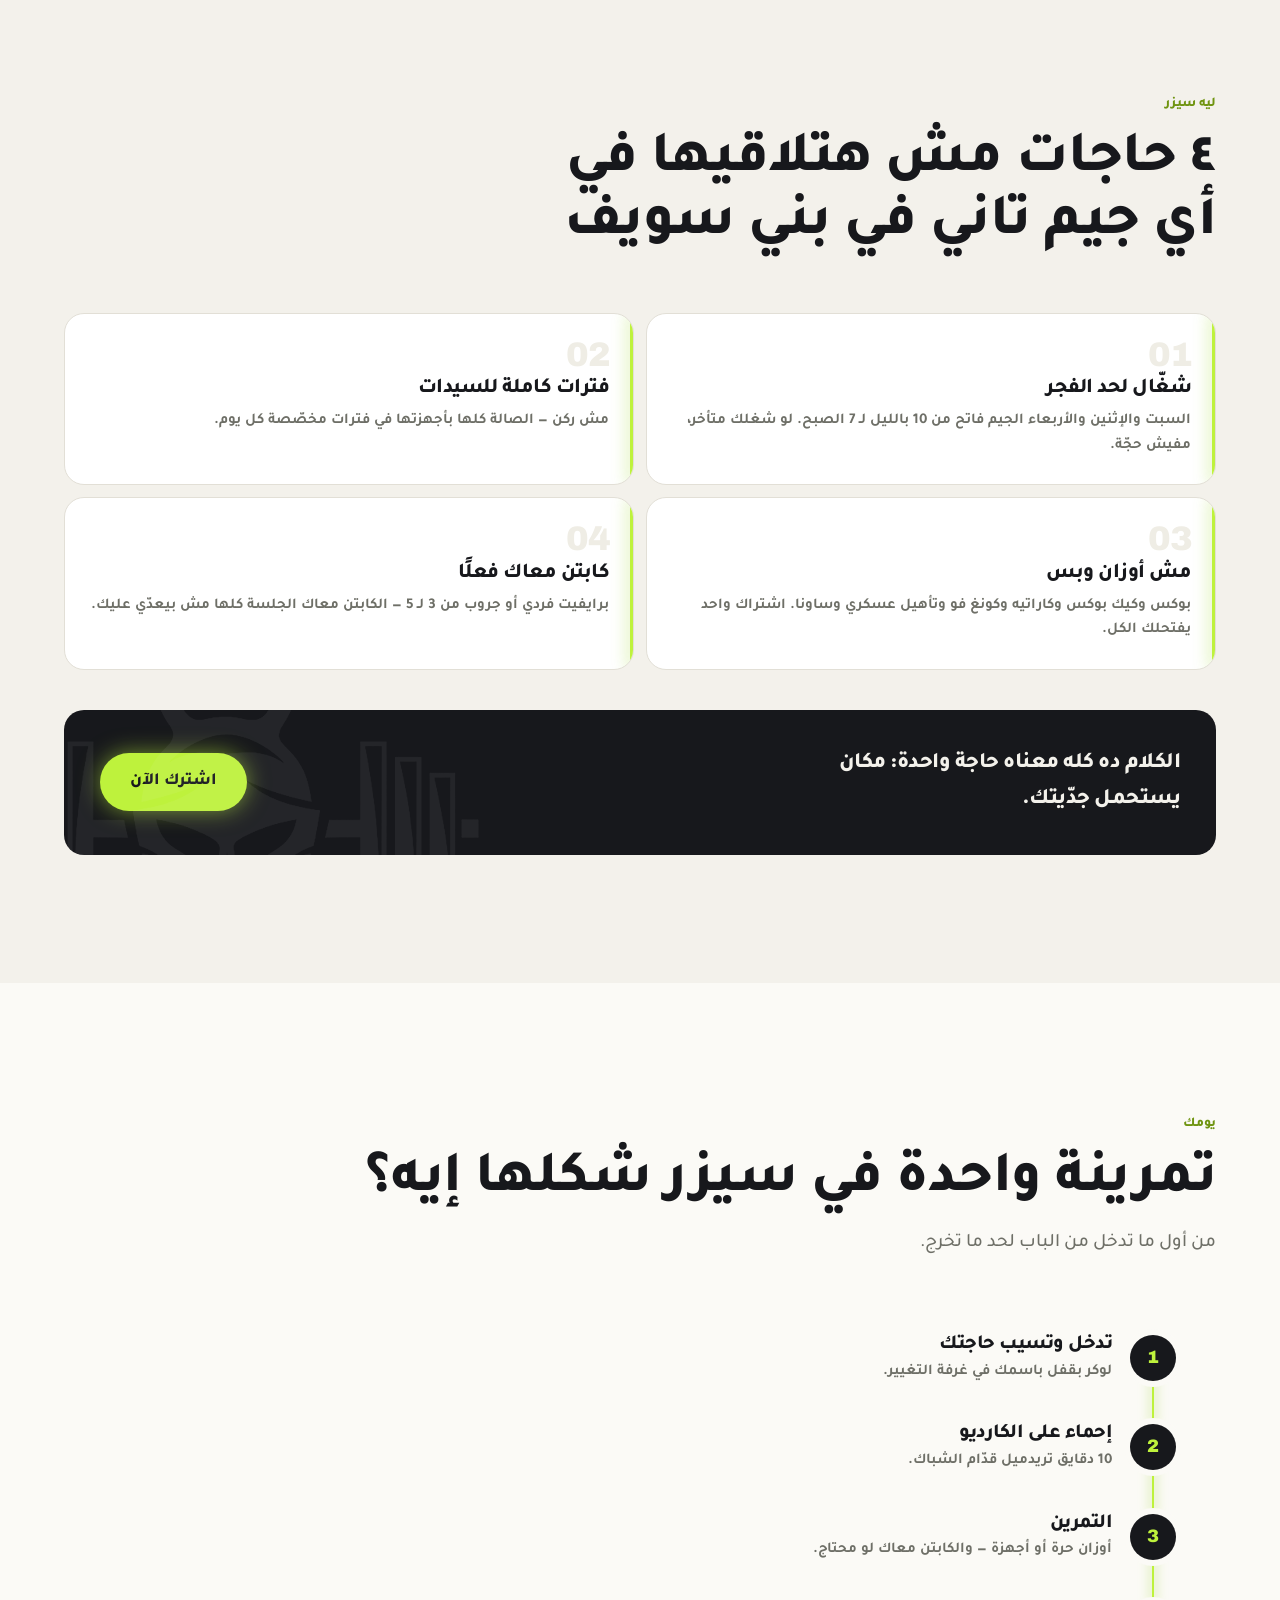
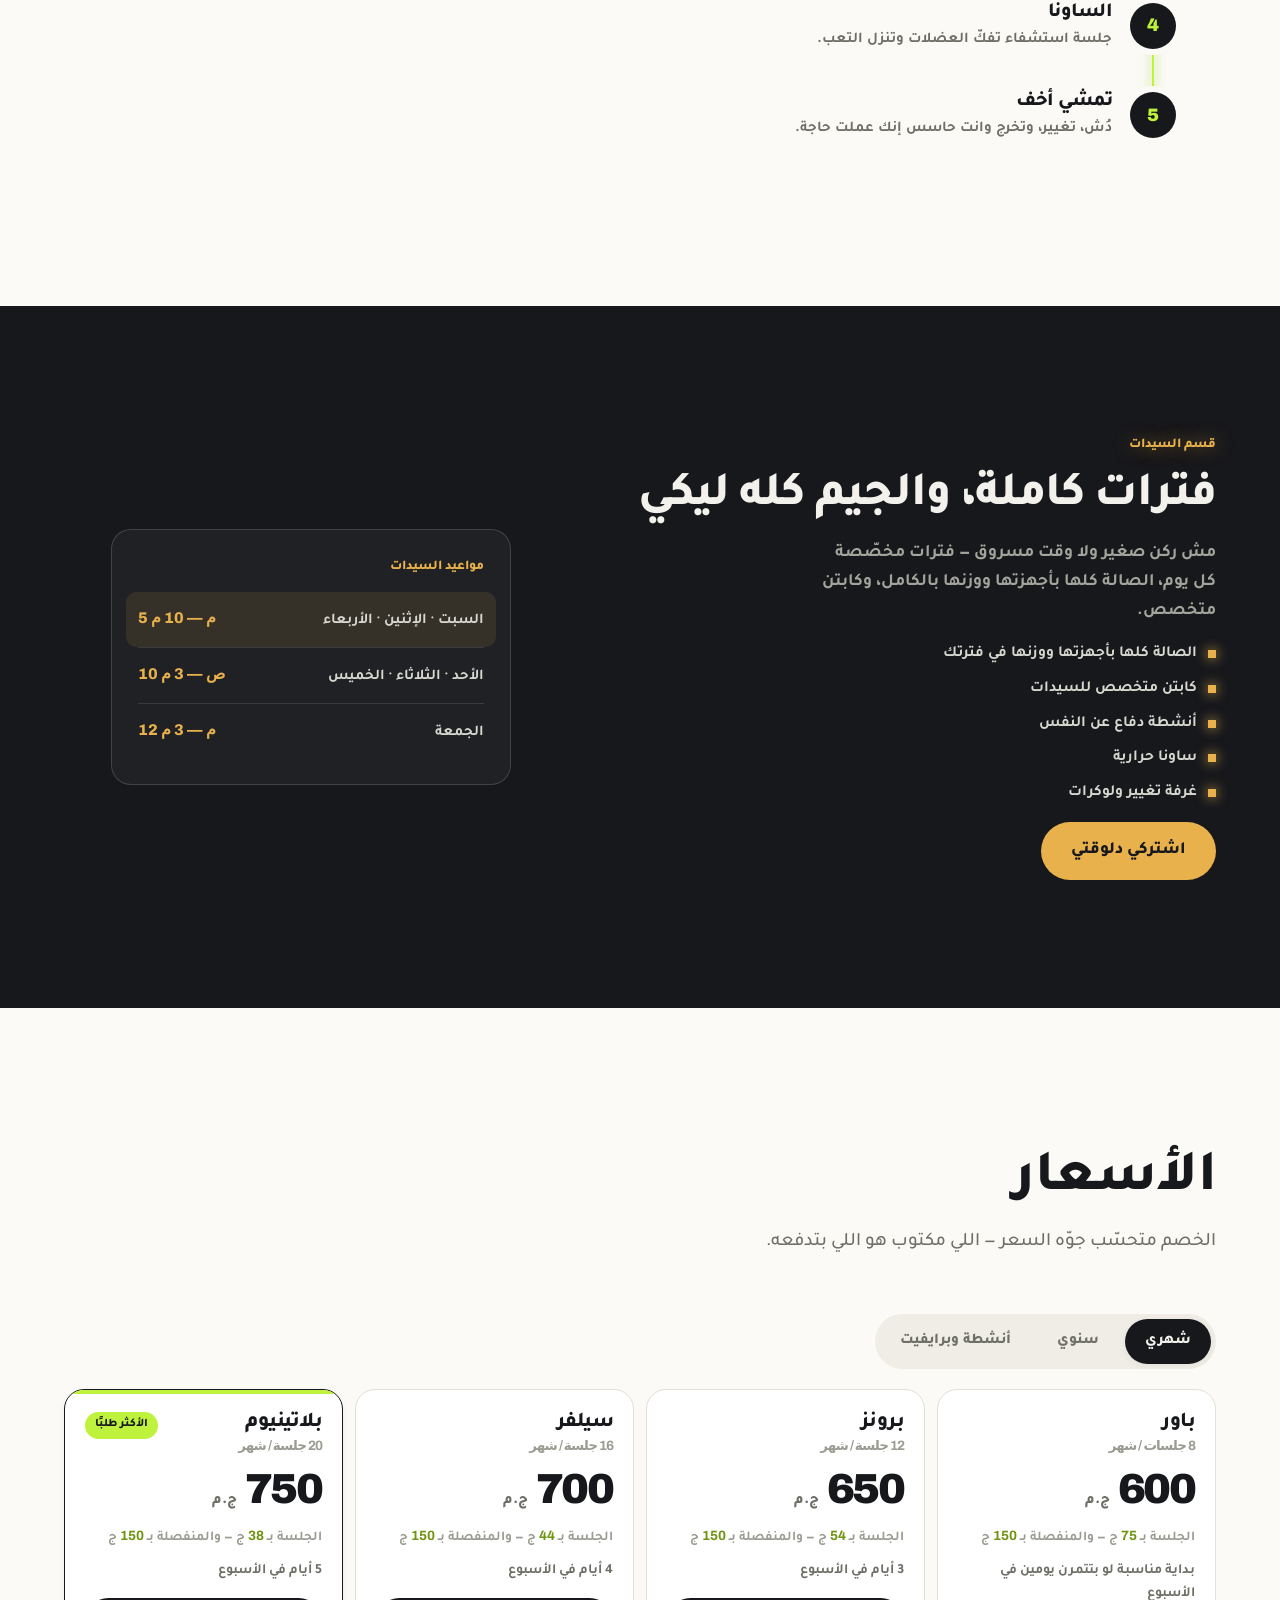
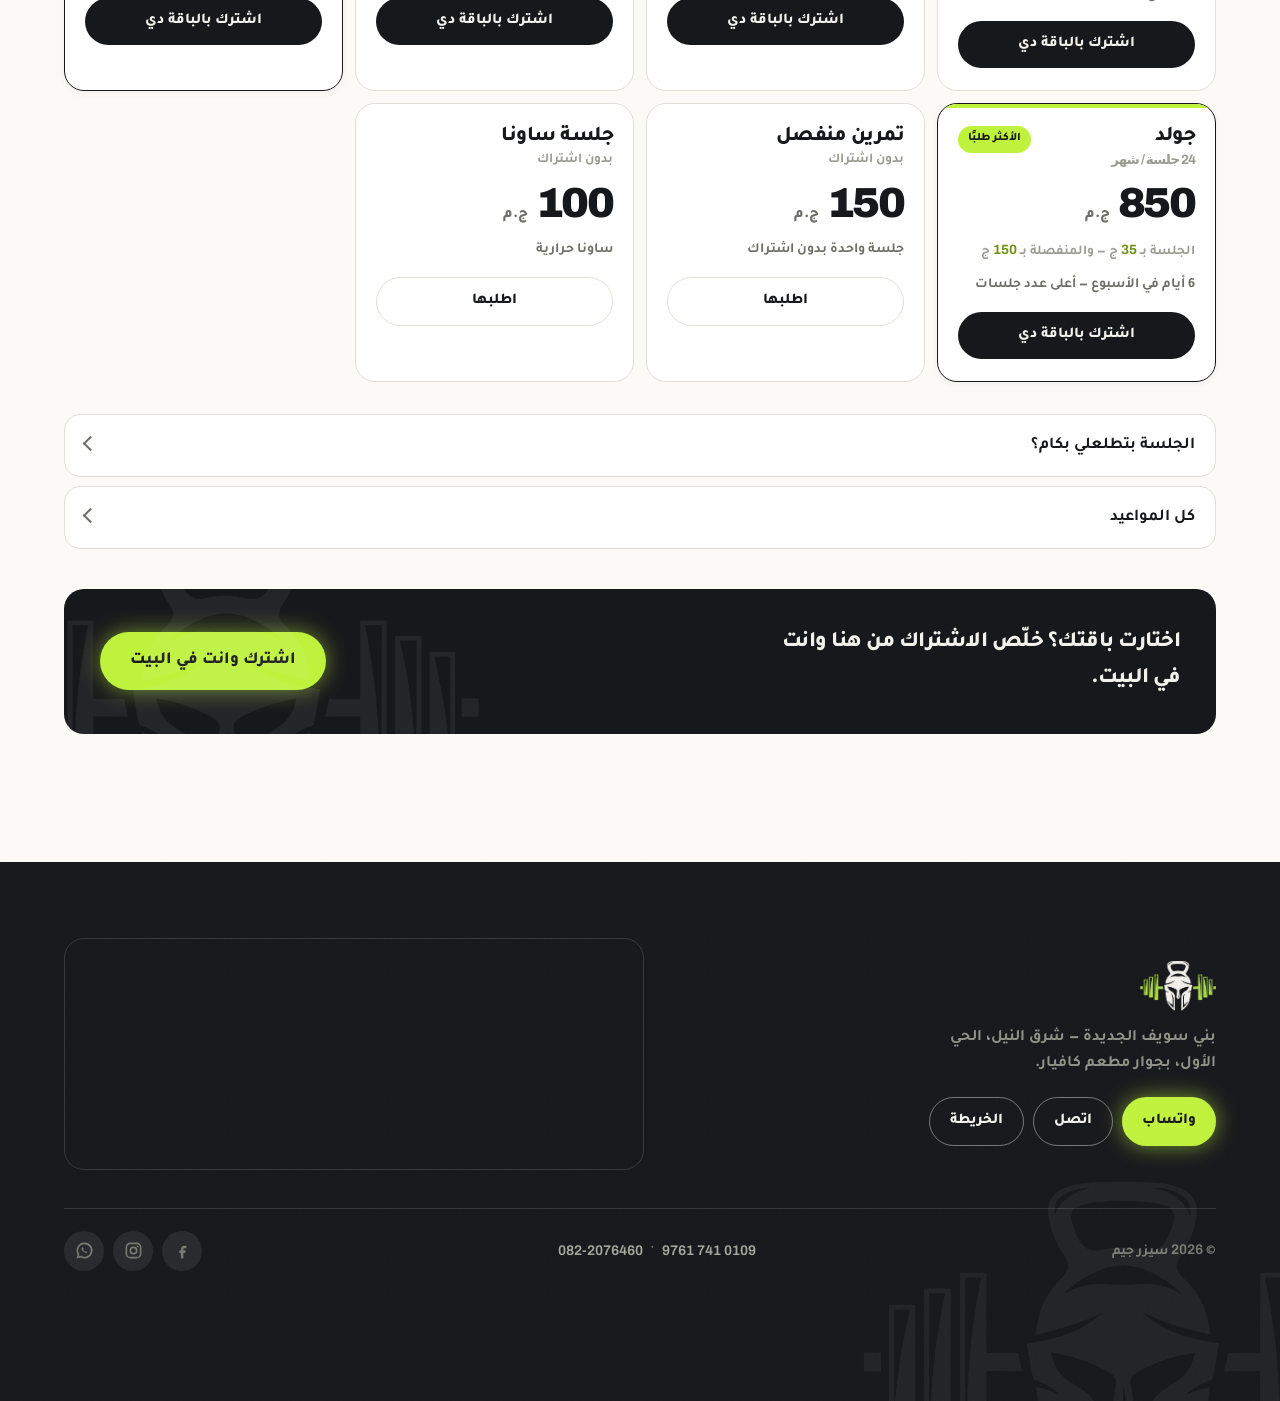
==== commit 85e1f508: "Unify public site navigation and visual shell" ====
--- a/index.html
+++ b/index.html
@@ -24,7 +24,8 @@
 <link rel="preload" as="image" href="assets/img/hero-m1.webp" media="(max-width:900px)">
 <script>document.documentElement.className='js';</script>
 <link rel="stylesheet" href="assets/core.css?v=16">
-<link rel="stylesheet" href="assets/site.css?v=16">
+<link rel="stylesheet" href="assets/site.css?v=17">
+<link rel="stylesheet" href="assets/public-shell.css?v=1">
 
 <script type="application/ld+json">
 {"@context":"https://schema.org","@type":"HealthAndBeautyBusiness","name":"سيزر جيم","alternateName":"CEZAR GYM",
@@ -34,7 +35,7 @@
 "sameAs":["https://www.facebook.com/Cezar.Gym.Club/","https://www.instagram.com/cezar_gym/"]}
 </script>
 </head>
-<body>
+<body class="public-site">
 
 <!-- ═══ 00 السبلاش ═══ -->
 <div id="splash">
@@ -63,7 +64,15 @@
   </div>
 </header>
 
-<div id="sheet" aria-hidden="true">
+<nav class="cezar-dock" aria-label="التنقل الأساسي">
+  <a href="index.html#top" data-dock="home" class="is-active" aria-current="page"><svg viewBox="0 0 24 24" fill="none" stroke="currentColor" stroke-linecap="round" stroke-linejoin="round" aria-hidden="true"><path d="m3 10 9-7 9 7v10a1 1 0 0 1-1 1H4a1 1 0 0 1-1-1z"/><path d="M9 21v-7h6v7"/></svg><span>الرئيسية</span></a>
+  <a href="index.html#inside" data-dock="gym"><svg viewBox="0 0 24 24" fill="none" stroke="currentColor" stroke-linecap="round" stroke-linejoin="round" aria-hidden="true"><path d="M3 9v6m3-8v10m12-10v10m3-8v6M6 12h12"/></svg><span>الجيم</span></a>
+  <a href="index.html#pricing" data-dock="prices"><svg viewBox="0 0 24 24" fill="none" stroke="currentColor" stroke-linecap="round" stroke-linejoin="round" aria-hidden="true"><path d="M4 4h8l9 9-8 8-9-9z"/><circle cx="8.5" cy="8.5" r="1"/></svg><span>الأسعار</span></a>
+  <a href="join.html" data-dock="join"><svg viewBox="0 0 24 24" fill="none" stroke="currentColor" stroke-linecap="round" stroke-linejoin="round" aria-hidden="true"><circle cx="12" cy="12" r="9"/><path d="M12 8v8m-4-4h8"/></svg><span>اشترك</span></a>
+  <a href="member.html" data-dock="member"><svg viewBox="0 0 24 24" fill="none" stroke="currentColor" stroke-linecap="round" stroke-linejoin="round" aria-hidden="true"><circle cx="12" cy="8" r="3.5"/><path d="M5 21c.3-4 2.7-6 7-6s6.7 2 7 6"/></svg><span>حسابي</span></a>
+</nav>
+
+<div id="sheet" aria-hidden="true" inert>
   <a href="#inside">جوّه سيزر</a>
   <a href="#pricing">الأسعار</a>
   <a href="#where">مكاننا</a>
@@ -330,12 +339,6 @@
   </div>
 </footer>
 
-<!-- الشريط الثابت في الموبايل -->
-<div class="dock" id="dock">
-  <a href="join.html" class="btn btn-lime">اشترك الآن</a>
-  <a class="btn btn-wa" id="dockWa" aria-label="واتساب"><svg viewBox="0 0 24 24" fill="currentColor"><path d="M12 2a10 10 0 00-8.7 15L2 22l5.2-1.3A10 10 0 1012 2zm0 2a8 8 0 11-4.1 14.9l-.4-.2-2.7.7.7-2.6-.2-.4A8 8 0 0112 4zm-2.3 4c-.2 0-.5.1-.7.4-.3.3-.8.8-.8 1.7 0 .9.6 1.8 1.8 3 1.2 1.1 2.4 1.7 3.4 1.9.9.2 1.4-.2 1.7-.5.3-.3.4-.8.3-1l-1.2-.6c-.2-.1-.4 0-.5.1l-.4.5c-.1.1-.3.2-.5.1-.5-.2-1-.5-1.5-1s-.8-1-1-1.5c-.1-.2 0-.3.1-.4l.4-.4c.2-.2.2-.4.1-.6L10.3 8.3c-.1-.2-.3-.3-.6-.3z"/></svg></a>
-</div>
-
 <a class="fab" id="fab" aria-label="كلّمنا على واتساب"><svg viewBox="0 0 24 24" fill="currentColor"><path d="M12 2a10 10 0 00-8.7 15L2 22l5.2-1.3A10 10 0 1012 2zm0 2a8 8 0 11-4.1 14.9l-.4-.2-2.7.7.7-2.6-.2-.4A8 8 0 0112 4zm-2.3 4c-.2 0-.5.1-.7.4-.3.3-.8.8-.8 1.7 0 .9.6 1.8 1.8 3 1.2 1.1 2.4 1.7 3.4 1.9.9.2 1.4-.2 1.7-.5.3-.3.4-.8.3-1l-1.2-.6c-.2-.1-.4 0-.5.1l-.4.5c-.1.1-.3.2-.5.1-.5-.2-1-.5-1.5-1s-.8-1-1-1.5c-.1-.2 0-.3.1-.4l.4-.4c.2-.2.2-.4.1-.6L10.3 8.3c-.1-.2-.3-.3-.6-.3z"/></svg></a>
 
 <div id="toast"><div></div></div>
@@ -343,6 +346,7 @@
 <script src="data/img.js?v=2"></script>
 <script src="data/site.js?v=18"></script>
 <script src="assets/hours.js?v=18"></script>
-<script src="assets/site.js?v=18"></script>
+<script src="assets/site.js?v=19"></script>
+<script src="assets/public-shell.js?v=1"></script>
 </body>
 </html>
--- a/assets/site.css
+++ b/assets/site.css
@@ -731,21 +731,7 @@
 /* ---------- الشريط الثابت في الموبايل ---------- */
 .member-feature{background:#e9eddf;padding:clamp(75px,9vw,130px) 0;border-block:1px solid #cbd5bd}.member-feature-grid{display:grid;grid-template-columns:1fr .9fr;align-items:center;gap:clamp(32px,7vw,100px)}.member-feature-copy h2{font-size:clamp(54px,6.4vw,94px);line-height:1.08;letter-spacing:-.055em;margin:18px 0 20px}.member-feature-copy h2 em{font-style:normal;color:#668b2c}.member-feature-copy>p{font-size:clamp(17px,1.65vw,22px);line-height:1.8;max-width:570px;color:#4e594d}.member-feature-actions{display:flex;align-items:center;gap:22px;flex-wrap:wrap;margin-top:30px}.member-feature-preview{font-weight:800;border-bottom:1px solid #607d3c;padding:5px 0}.member-feature-card{background:#171d17;color:#f3f5ea;border-radius:9px;padding:clamp(28px,3.4vw,50px);min-height:395px;position:relative;overflow:hidden;box-shadow:22px 22px 0 #c5d7b9}.member-feature-card:after{content:"CEZAR";font:900 115px Archivo,sans-serif;position:absolute;left:-15px;bottom:6px;color:#ffffff08;pointer-events:none;letter-spacing:-10px}.member-feature-card>div:first-child{display:flex;justify-content:space-between;gap:12px;font:700 11px Archivo,sans-serif;letter-spacing:1.8px;color:#c5f04d}.member-feature-card>div:first-child small{font:700 12px Tajawal,sans-serif;letter-spacing:0;color:#afc1a3}.member-feature-card p{color:#b8c7af;font-weight:700;margin-top:50px}.member-feature-card strong{font-size:clamp(90px,11vw,150px);line-height:1.1;color:#c5f04d;letter-spacing:-9px;direction:ltr;display:block;text-align:right}.member-feature-card strong span{font-size:33px;color:#8a9a81;letter-spacing:-2px;margin-left:12px}.member-feature-meter{height:9px;background:#384a34;border-radius:20px;margin:20px 0 13px;overflow:hidden}.member-feature-meter i{display:block;width:66.67%;height:100%;background:#c5f04d;border-radius:inherit}.member-feature-card>small{color:#b5c2aa;font-weight:700}@media(max-width:760px){.member-feature-grid{grid-template-columns:1fr}.member-feature-card{min-height:330px;box-shadow:12px 12px 0 #c5d7b9}.member-feature-card p{margin-top:35px}.member-feature-card strong{font-size:100px}}
 
-/* ---------- الشريط الثابت في الموبايل ---------- */
-.dock{
-  position:fixed;inset-inline:0;bottom:0;z-index:100;display:none;gap:9px;
-  padding:10px 12px calc(10px + env(safe-area-inset-bottom));
-  background:rgba(243,241,235,.93);backdrop-filter:blur(14px);
-  border-top:1px solid var(--hair);
-  transform:translateY(120%);transition:transform .5s var(--e-out);
-}
-.dock.up{transform:none}
-.dock .btn-lime{box-shadow:var(--glow)}
-.dock .btn{flex:1;padding-block:14px;font-size:16px}
-.dock .btn-wa{background:var(--ink);color:var(--paper);flex:none;width:54px;padding:0}
-.dock .btn-wa svg{width:23px;height:23px}
 @media (max-width:900px){
-  .dock{display:flex}
   .nav{display:none}
   .hdr .btn-lime{display:none}
   .burger{display:grid}
--- a/assets/public-shell.css
+++ b/assets/public-shell.css
@@ -0,0 +1,114 @@
+/* One navigation language for the public site, sign-up, and member space. */
+.cezar-dock{
+  position:fixed;
+  z-index:150;
+  inset-inline:12px;
+  bottom:calc(12px + env(safe-area-inset-bottom));
+  width:min(620px,calc(100% - 24px));
+  margin-inline:auto;
+  display:grid;
+  grid-template-columns:repeat(5,minmax(0,1fr));
+  gap:4px;
+  padding:7px;
+  border:1px solid rgba(255,255,255,.18);
+  border-radius:22px;
+  background:rgba(23,24,28,.96);
+  box-shadow:0 17px 50px rgba(10,11,13,.27),0 2px 10px rgba(10,11,13,.15);
+  -webkit-backdrop-filter:blur(18px) saturate(1.3);
+  backdrop-filter:blur(18px) saturate(1.3);
+  font-family:Tajawal,sans-serif;
+  direction:rtl;
+}
+.cezar-dock a{
+  min-width:0;
+  min-height:54px;
+  display:flex;
+  flex-direction:column;
+  align-items:center;
+  justify-content:center;
+  gap:2px;
+  border-radius:16px;
+  color:#d1d0c9;
+  font-size:11px;
+  font-weight:800;
+  line-height:1.1;
+  white-space:nowrap;
+  transition:background .24s ease,color .24s ease,transform .24s ease;
+}
+.cezar-dock a svg{display:block;width:20px;height:20px;flex:none;stroke-width:1.8}
+.cezar-dock a:hover{background:rgba(255,255,255,.1);color:#fff;transform:translateY(-2px)}
+.cezar-dock a.is-active,.cezar-dock a[aria-current]{background:#bef23c;color:#17181c}
+.cezar-dock a.is-active:hover,.cezar-dock a[aria-current]:hover{background:#d6ff4b;color:#17181c}
+.cezar-dock a:focus-visible{outline:3px solid #bef23c;outline-offset:3px}
+.cezar-dock a.is-active:focus-visible,.cezar-dock a[aria-current]:focus-visible{outline-color:#fff}
+
+/* The dock is the primary navigation; the top bar keeps brand and context. */
+.public-site .hdr .nav{display:none}
+.public-site .hdr .btn-lime{margin-inline-start:auto}
+.public-site:has(#sheet.open) .cezar-dock{opacity:0;pointer-events:none}
+.public-site .ftr{padding-bottom:calc(130px + env(safe-area-inset-bottom))}
+.public-site .member-feature{background:#efede5;border-color:#e2dfd6}
+.public-site .member-feature-copy h2 em{color:#6f9410}
+.public-site .member-feature-card{background:#17181c;color:#f3f1eb;border-radius:18px;box-shadow:18px 18px 0 #d8d5ca}
+.public-site .member-feature-card>div:first-child,.public-site .member-feature-card strong{color:#bef23c}
+.public-site .member-feature-meter i{background:#bef23c}
+
+/* In the checkout the step action remains visible just above navigation. */
+.j-body{padding-bottom:calc(188px + env(safe-area-inset-bottom))}
+.j-body .j-dock{
+  inset-inline:0;
+  bottom:calc(96px + env(safe-area-inset-bottom));
+  width:min(620px,calc(100% - 24px));
+  margin-inline:auto;
+  padding:6px;
+  background:rgba(243,241,235,.97);
+  border:1px solid #e2dfd6;
+  border-radius:18px;
+  -webkit-backdrop-filter:none;
+  backdrop-filter:none;
+  box-shadow:0 8px 26px rgba(23,24,28,.12);
+  z-index:100;
+}
+.j-body .j-dock .btn{min-height:52px;padding-block:10px;box-shadow:0 8px 25px rgba(23,24,28,.18)}
+.j-body .j-dock .btn[disabled]{opacity:1;background:#dfddd5;color:#666761;box-shadow:none}
+.j-body .j-dock .j-back-btn{background:#f3f1eb}
+.j-body #toast{bottom:calc(164px + env(safe-area-inset-bottom))}
+
+/* Match the member portal to the public site's paper, ink, lime and type. */
+.member-app .member-nav{display:none}
+.member-app .member-header{background:#17181c;color:#f3f1eb;border-bottom-color:#ffffff1f}
+.member-app .member-header .header-help{margin-inline-start:auto}
+.member-app .member-dashboard,.member-app .access-main{background:#f3f1eb}
+.member-app .balance-card,.member-app .no-membership,.member-app .member-footer{background:#17181c}
+.member-app .balance-card,.member-app .date-card,.member-app .rhythm-card,.member-app .history-section,.member-app .no-membership{border-radius:16px}
+.member-app .connection-line,.member-app .demo-banner,.member-app .form-field input,.member-app .primary-button{border-radius:12px}
+.member-app .balance-card::before{background:radial-gradient(circle at 90% 9%,rgba(190,242,60,.14),transparent 41%),linear-gradient(135deg,transparent 55%,#ffffff06)}
+.member-app .date-card,.member-app .history-section{background:#fbfaf6;border-color:#e2dfd6}
+.member-app .rhythm-card{background:#bef23c;border-color:#bef23c}
+.member-app .session-meter-track{stroke:#454744}
+.member-app .member-footer{padding-bottom:calc(115px + env(safe-area-inset-bottom))}
+
+@media(max-width:900px){
+  .public-site .hdr .burger{display:grid}
+  .public-site .hdr .btn-lime{display:none}
+}
+@media(max-width:520px){
+  .cezar-dock{inset-inline:9px;width:calc(100% - 18px);bottom:calc(9px + env(safe-area-inset-bottom));gap:2px;padding:5px;border-radius:18px}
+  .cezar-dock a{min-height:55px;border-radius:13px;font-size:10.5px}
+  .cezar-dock a svg{width:19px;height:19px}
+  .member-app .member-footer{padding-bottom:calc(105px + env(safe-area-inset-bottom))}
+  .member-app .dashboard-wrap{padding-top:13px}
+  .member-app .dashboard-heading{margin-bottom:10px}
+  .member-app .demo-banner{display:grid;grid-template-columns:auto minmax(0,1fr);align-items:start;gap:3px 8px;padding:7px 9px;margin-bottom:10px;font-size:10px;line-height:1.35}
+  .member-app .demo-banner a{grid-column:2;margin:0}
+  .member-app .session-meter{width:clamp(160px,42vw,178px)}
+  .member-app .balance-center{padding-bottom:4px}
+  .member-app .balance-story p{margin-bottom:3px}
+  .j-body{padding-bottom:calc(176px + env(safe-area-inset-bottom))}
+  .j-body .j-dock{bottom:calc(95px + env(safe-area-inset-bottom));width:calc(100% - 18px)}
+}
+@media(max-width:760px){
+  .public-site:has(input:focus,textarea:focus,select:focus) .cezar-dock{opacity:0;pointer-events:none;transform:translateY(100%)}
+  .j-body:has(input:focus,textarea:focus,select:focus) .j-dock{bottom:calc(10px + env(safe-area-inset-bottom))}
+}
+@media(prefers-reduced-motion:reduce){.cezar-dock a{transition:none}}
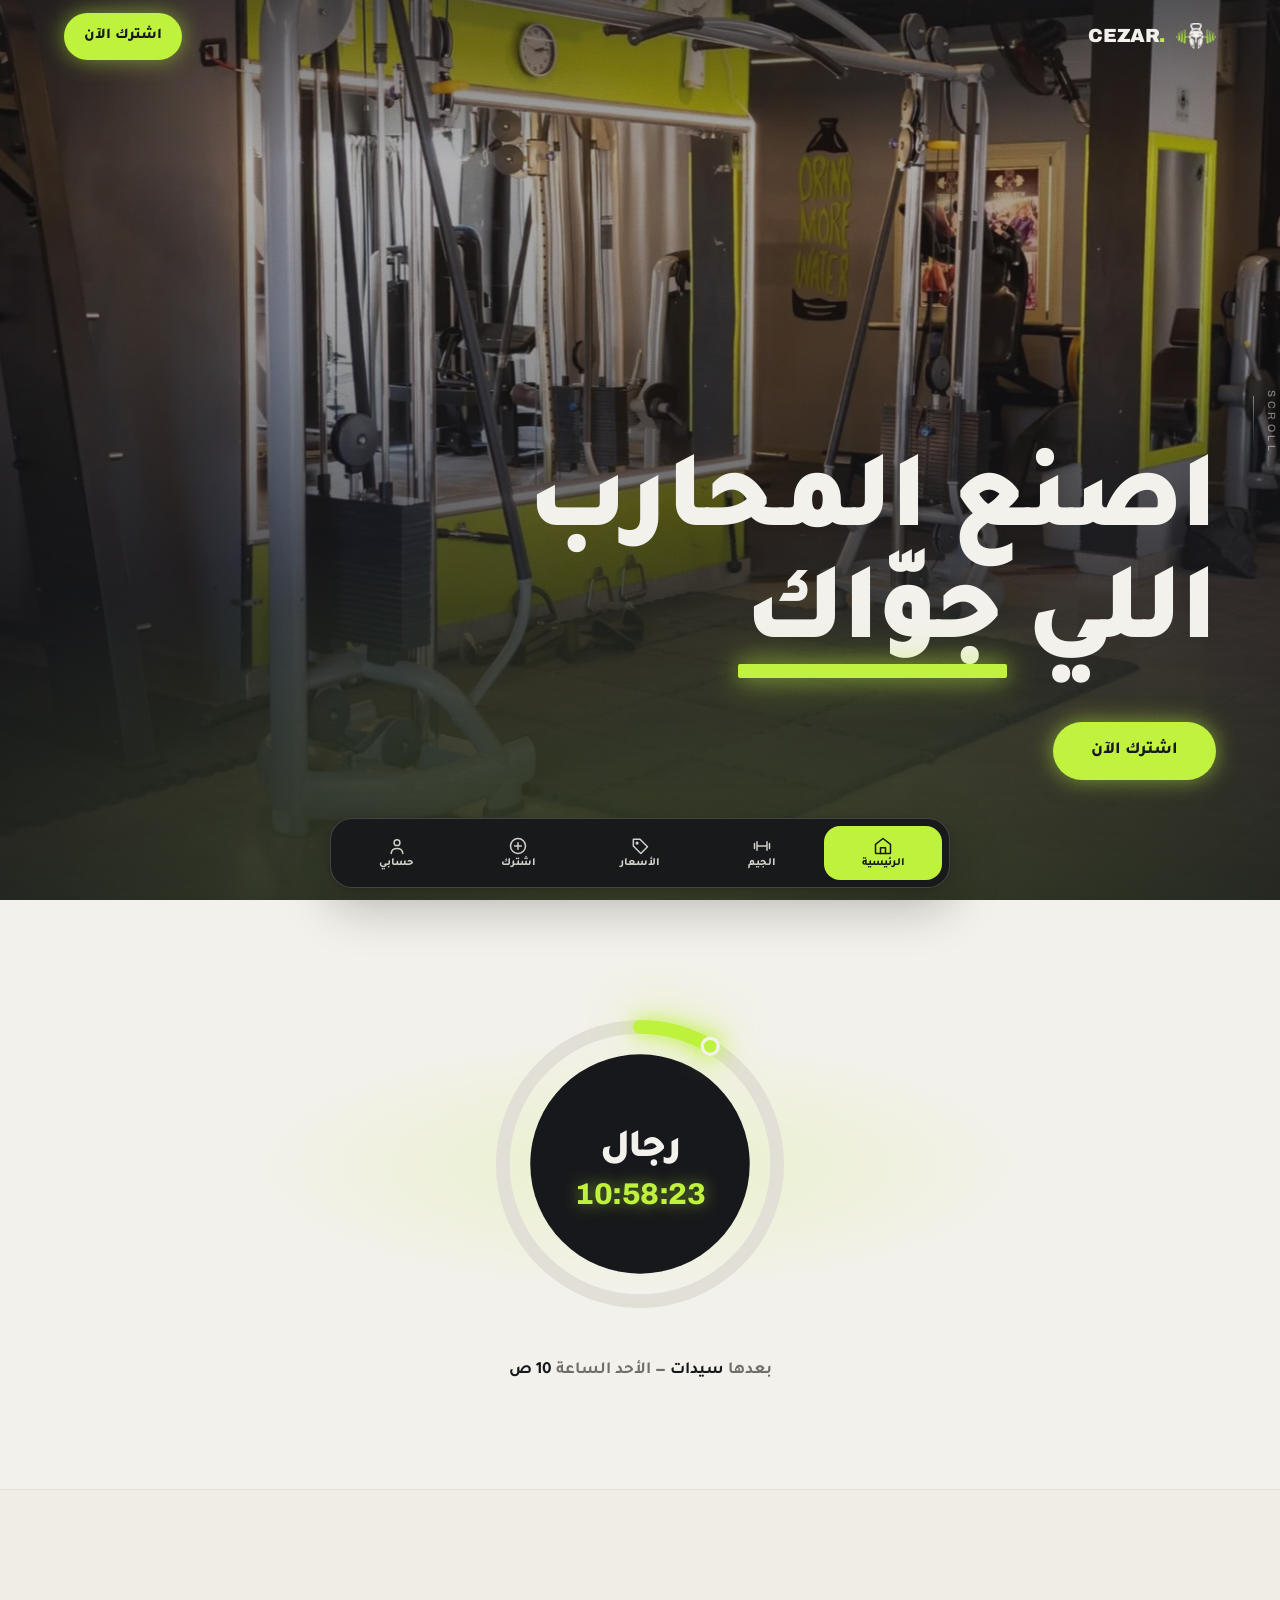
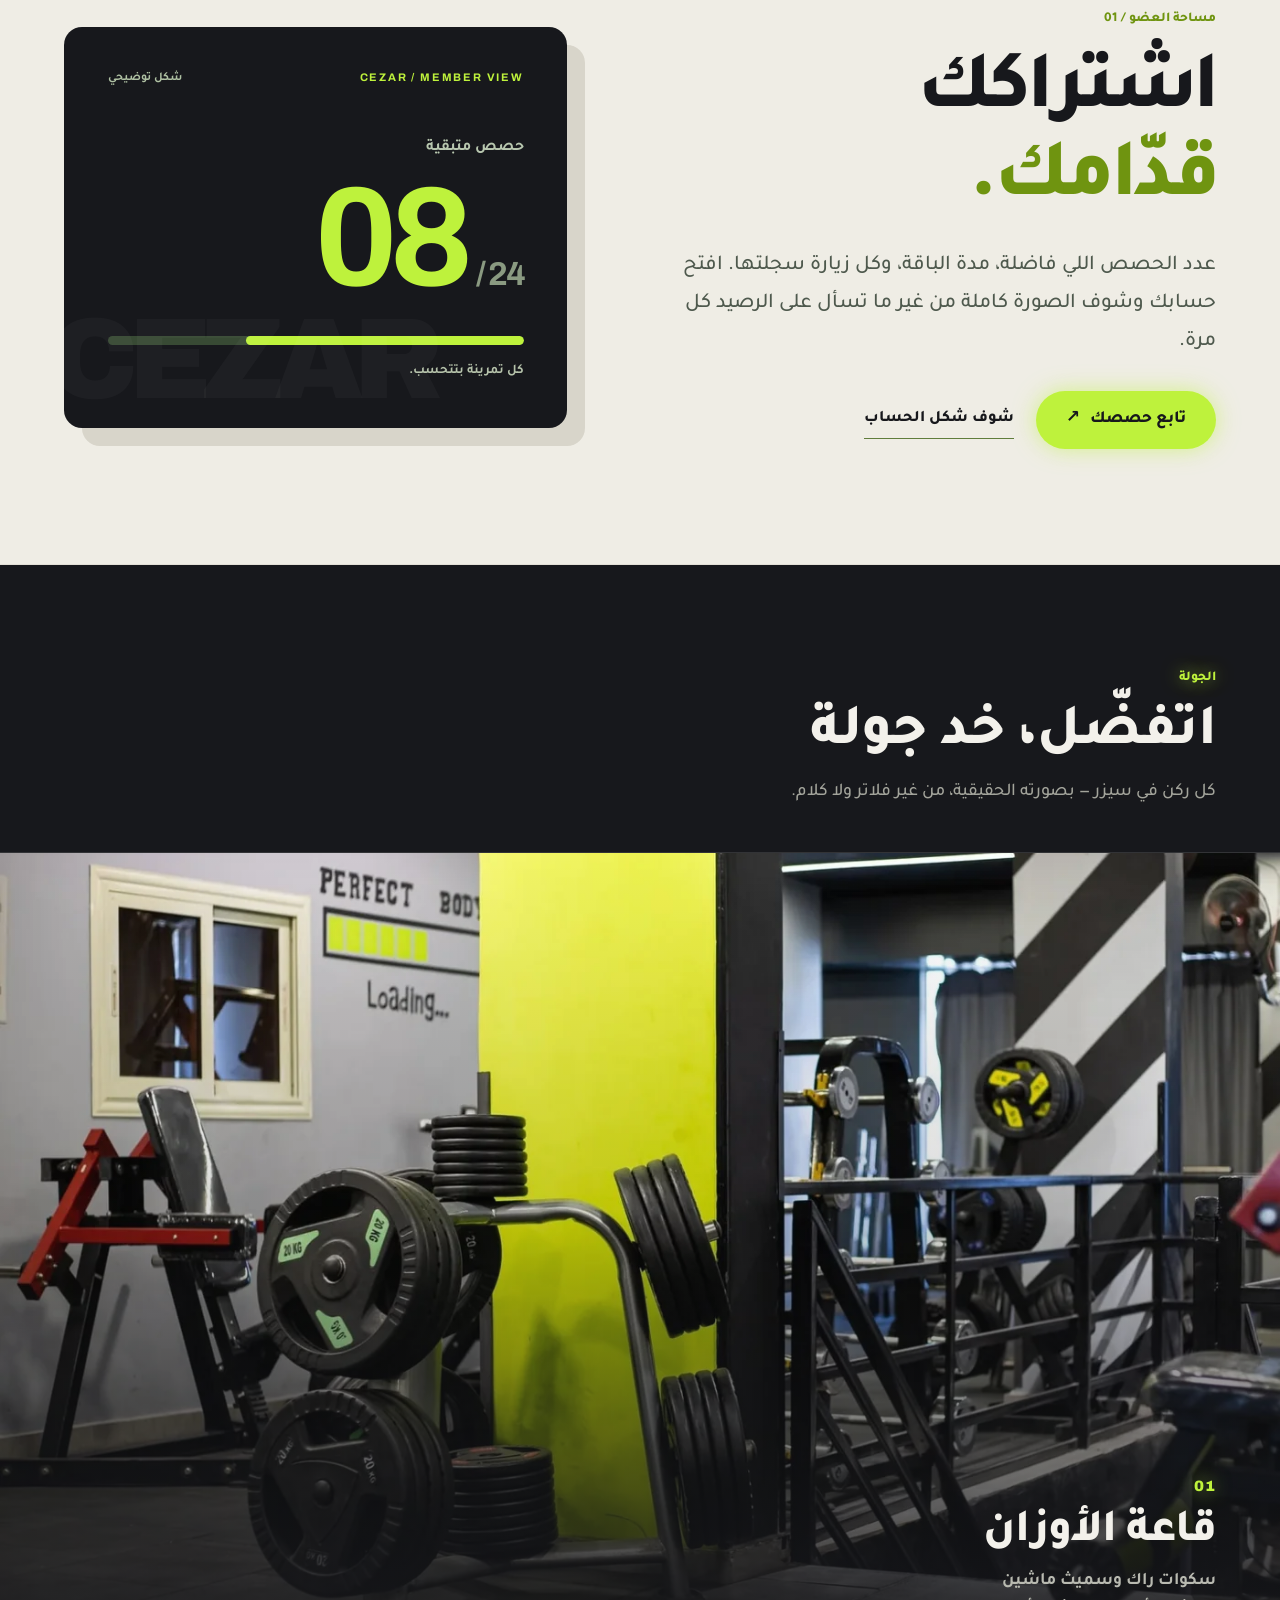
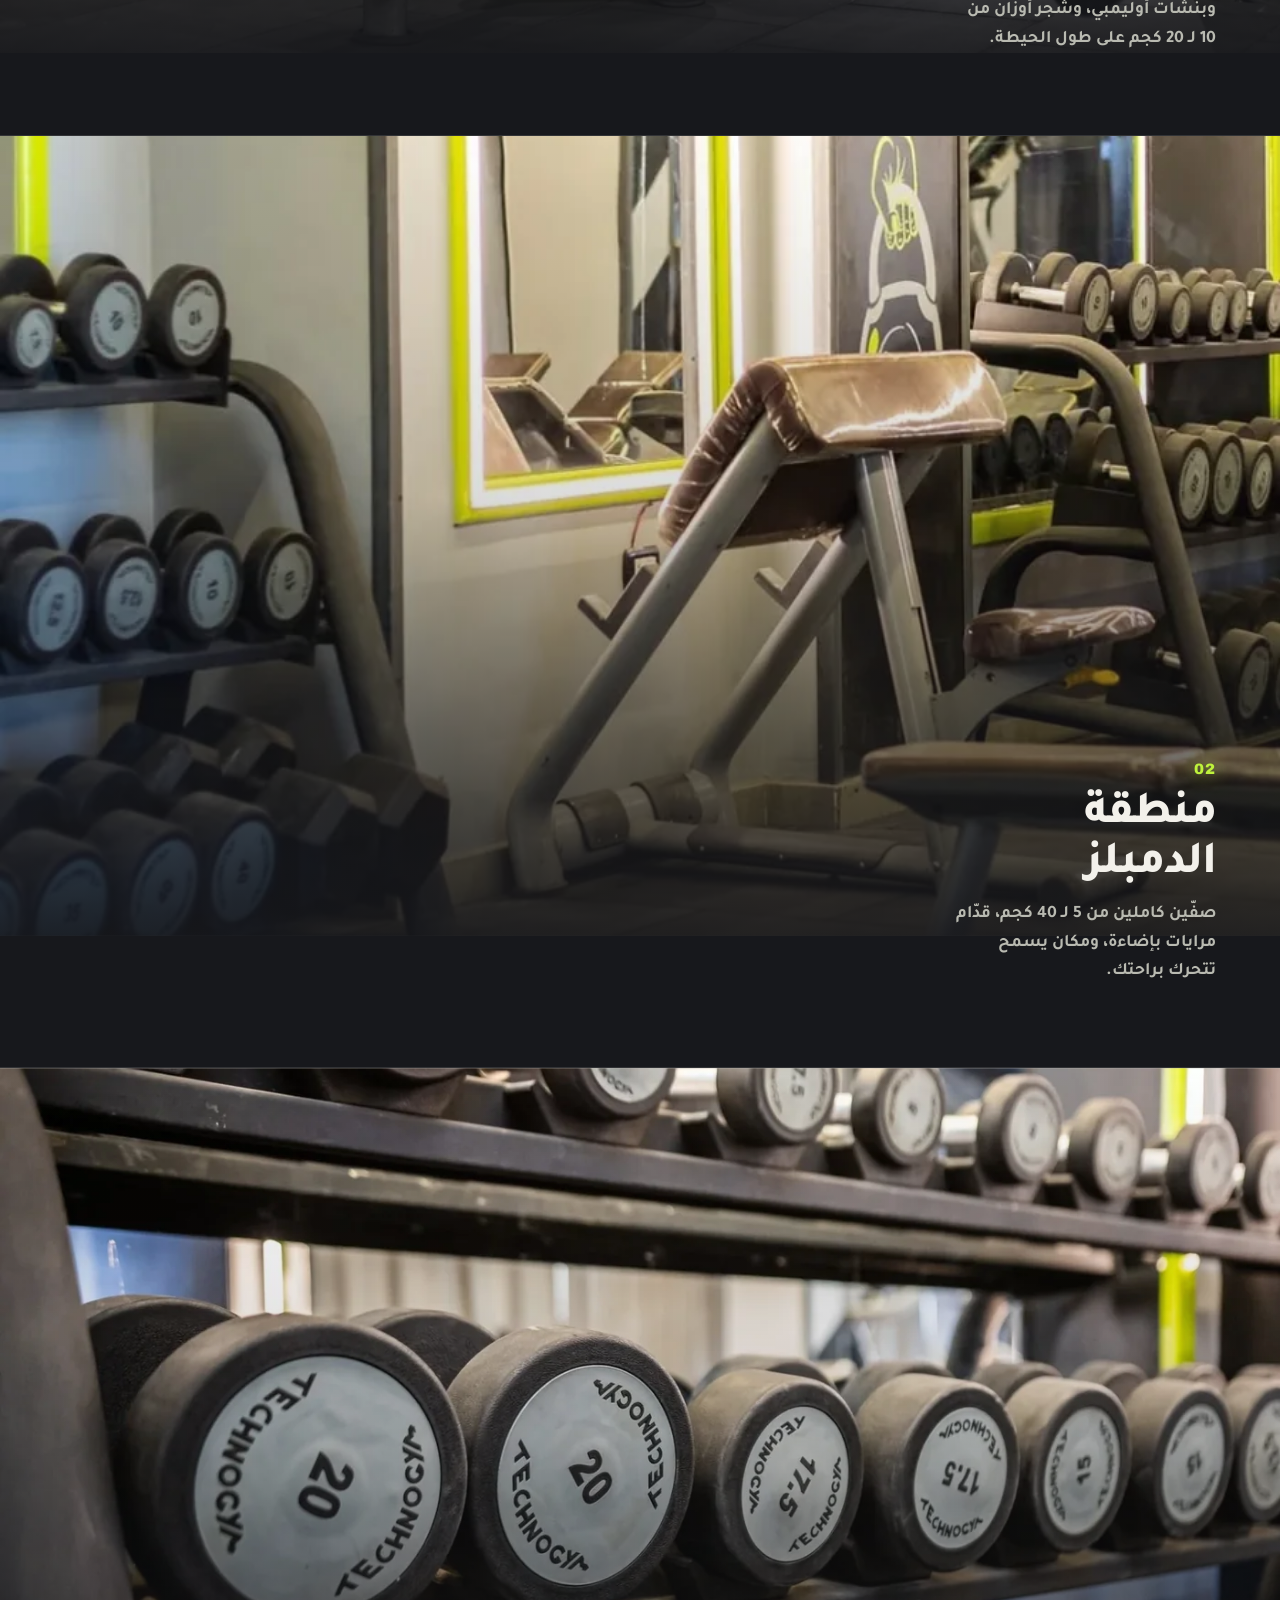
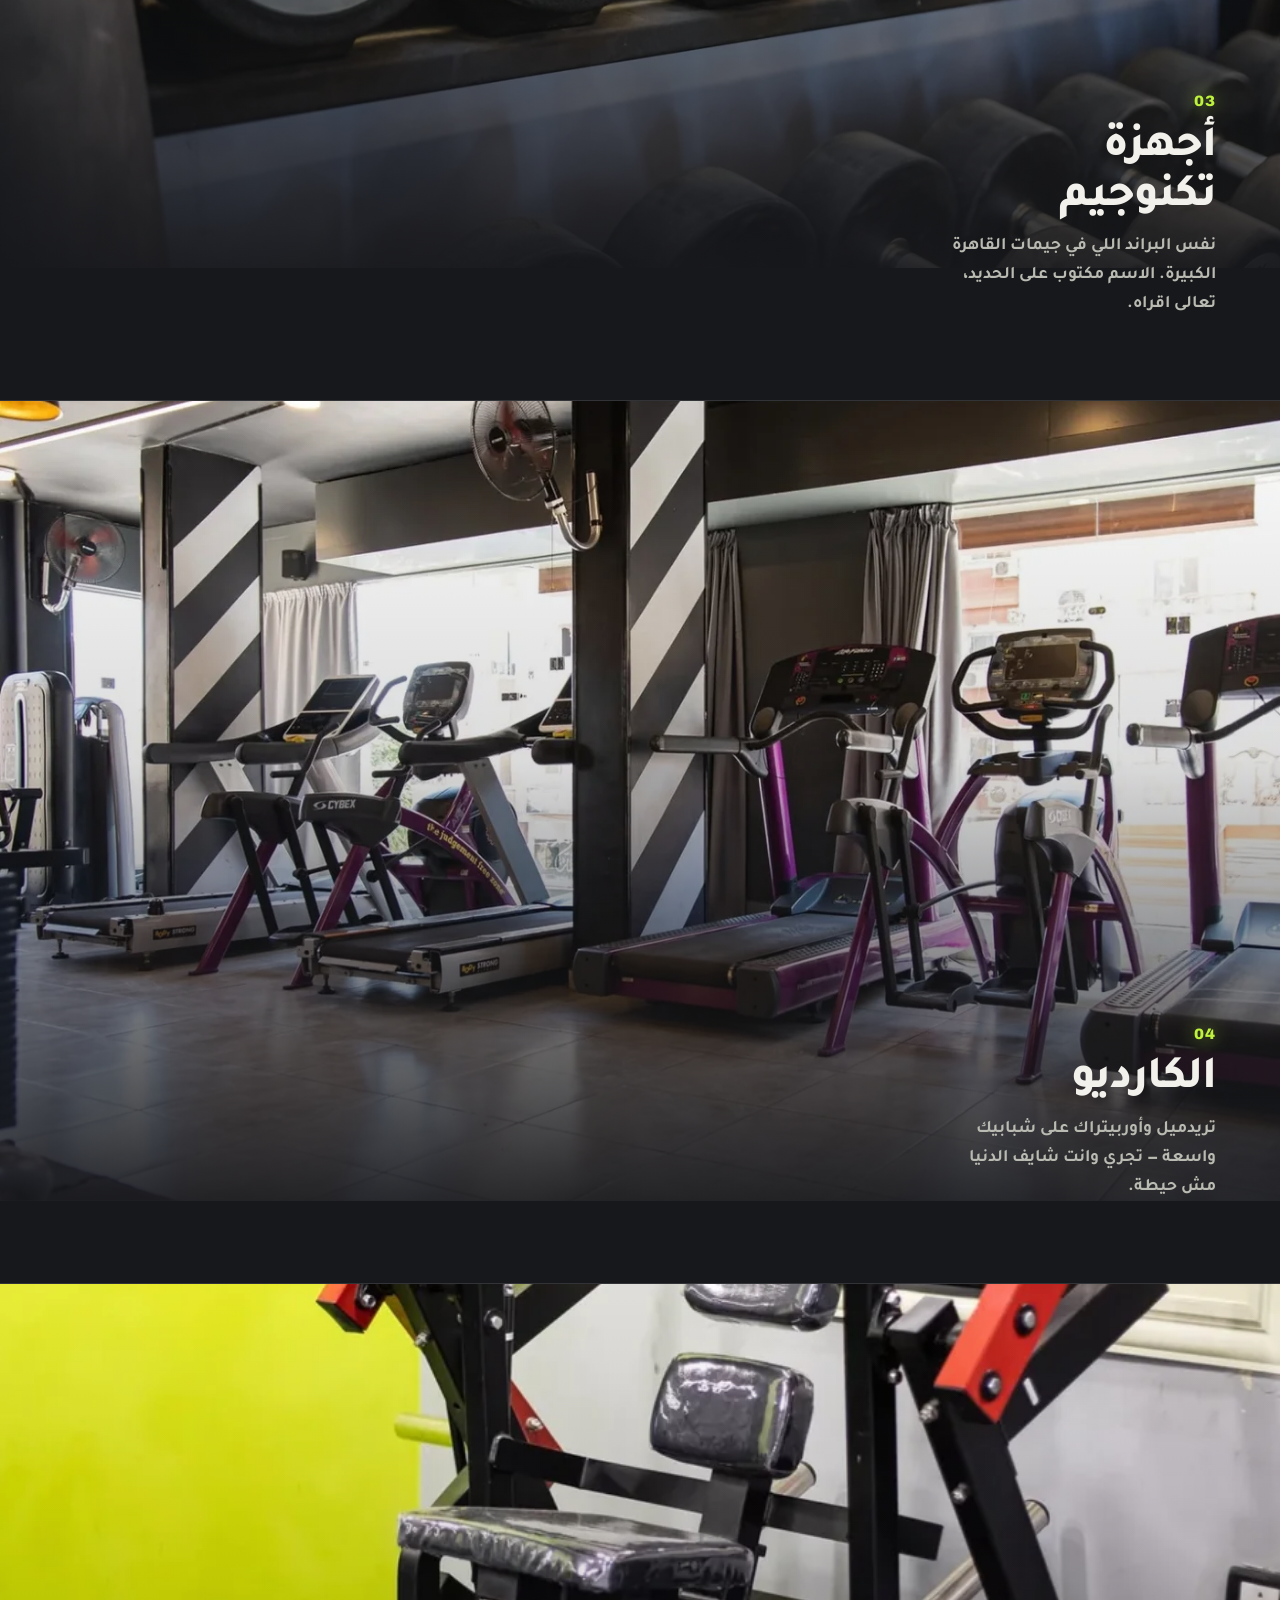
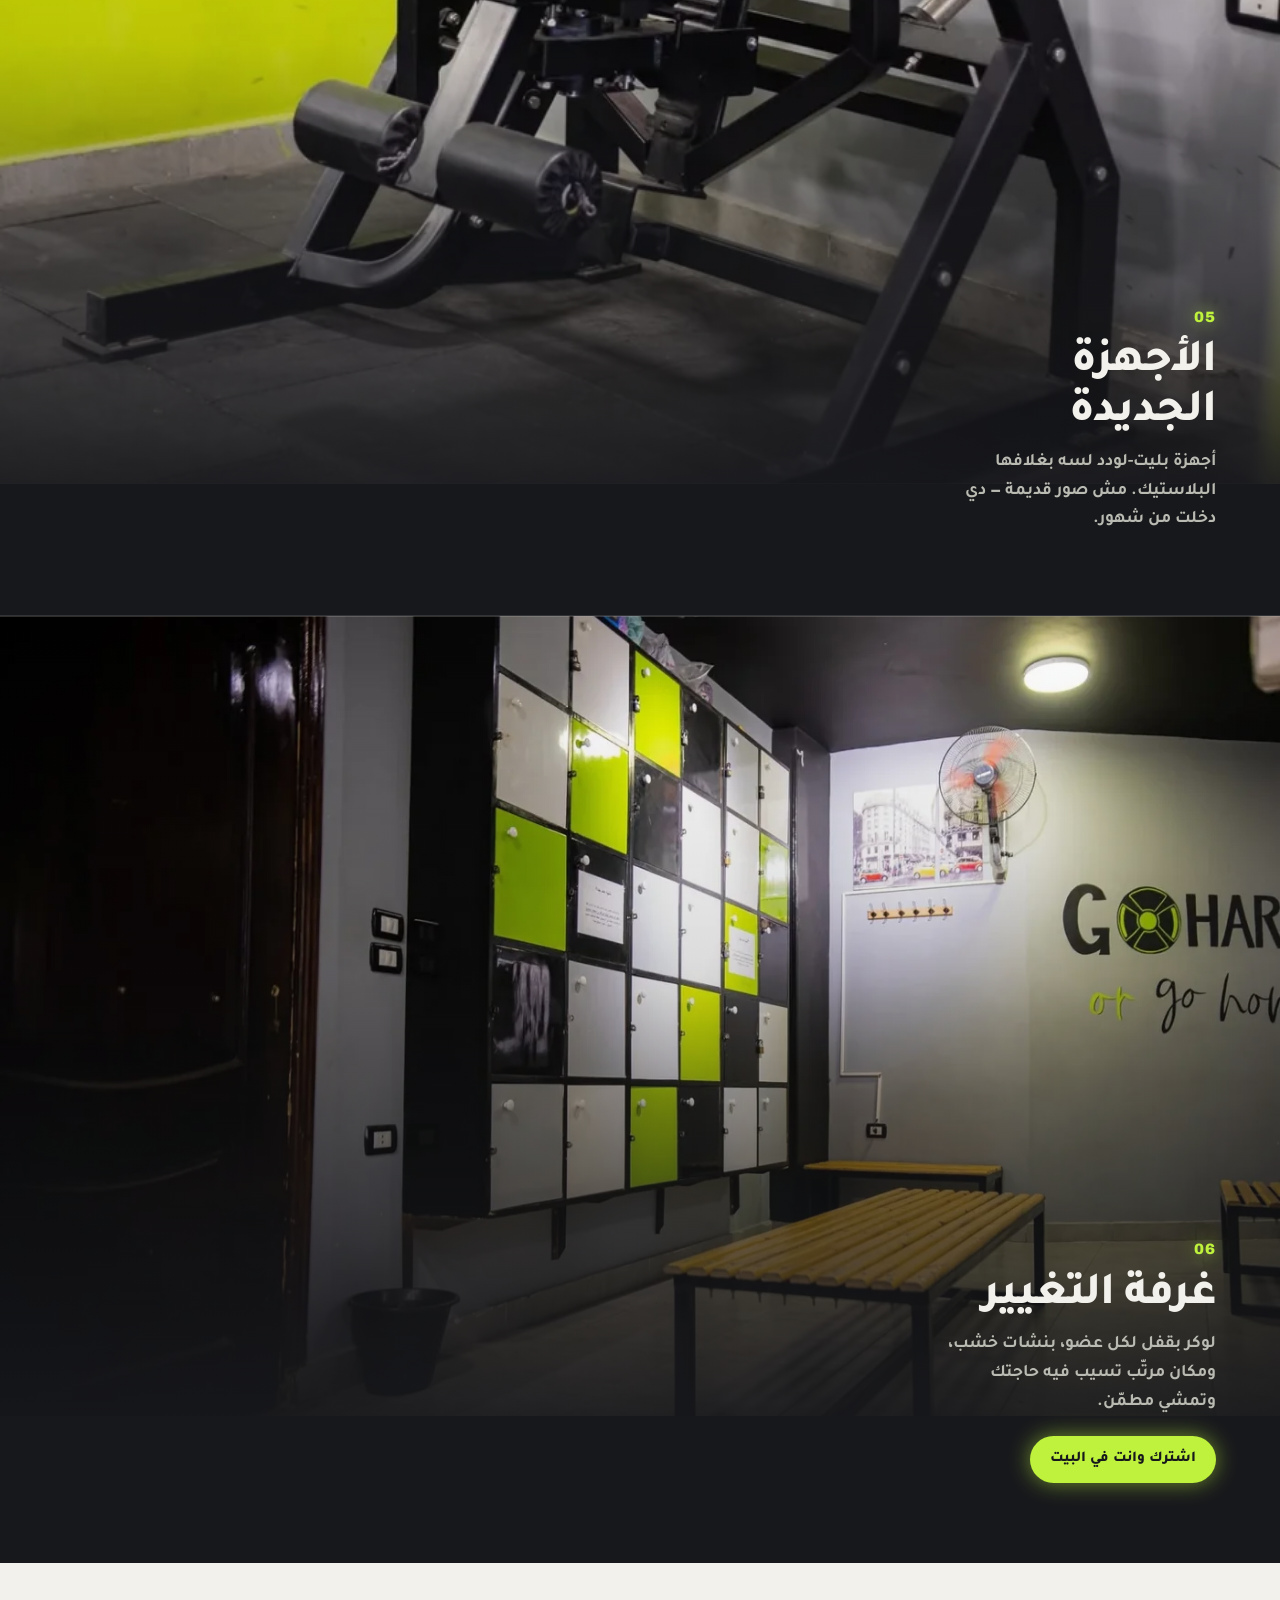
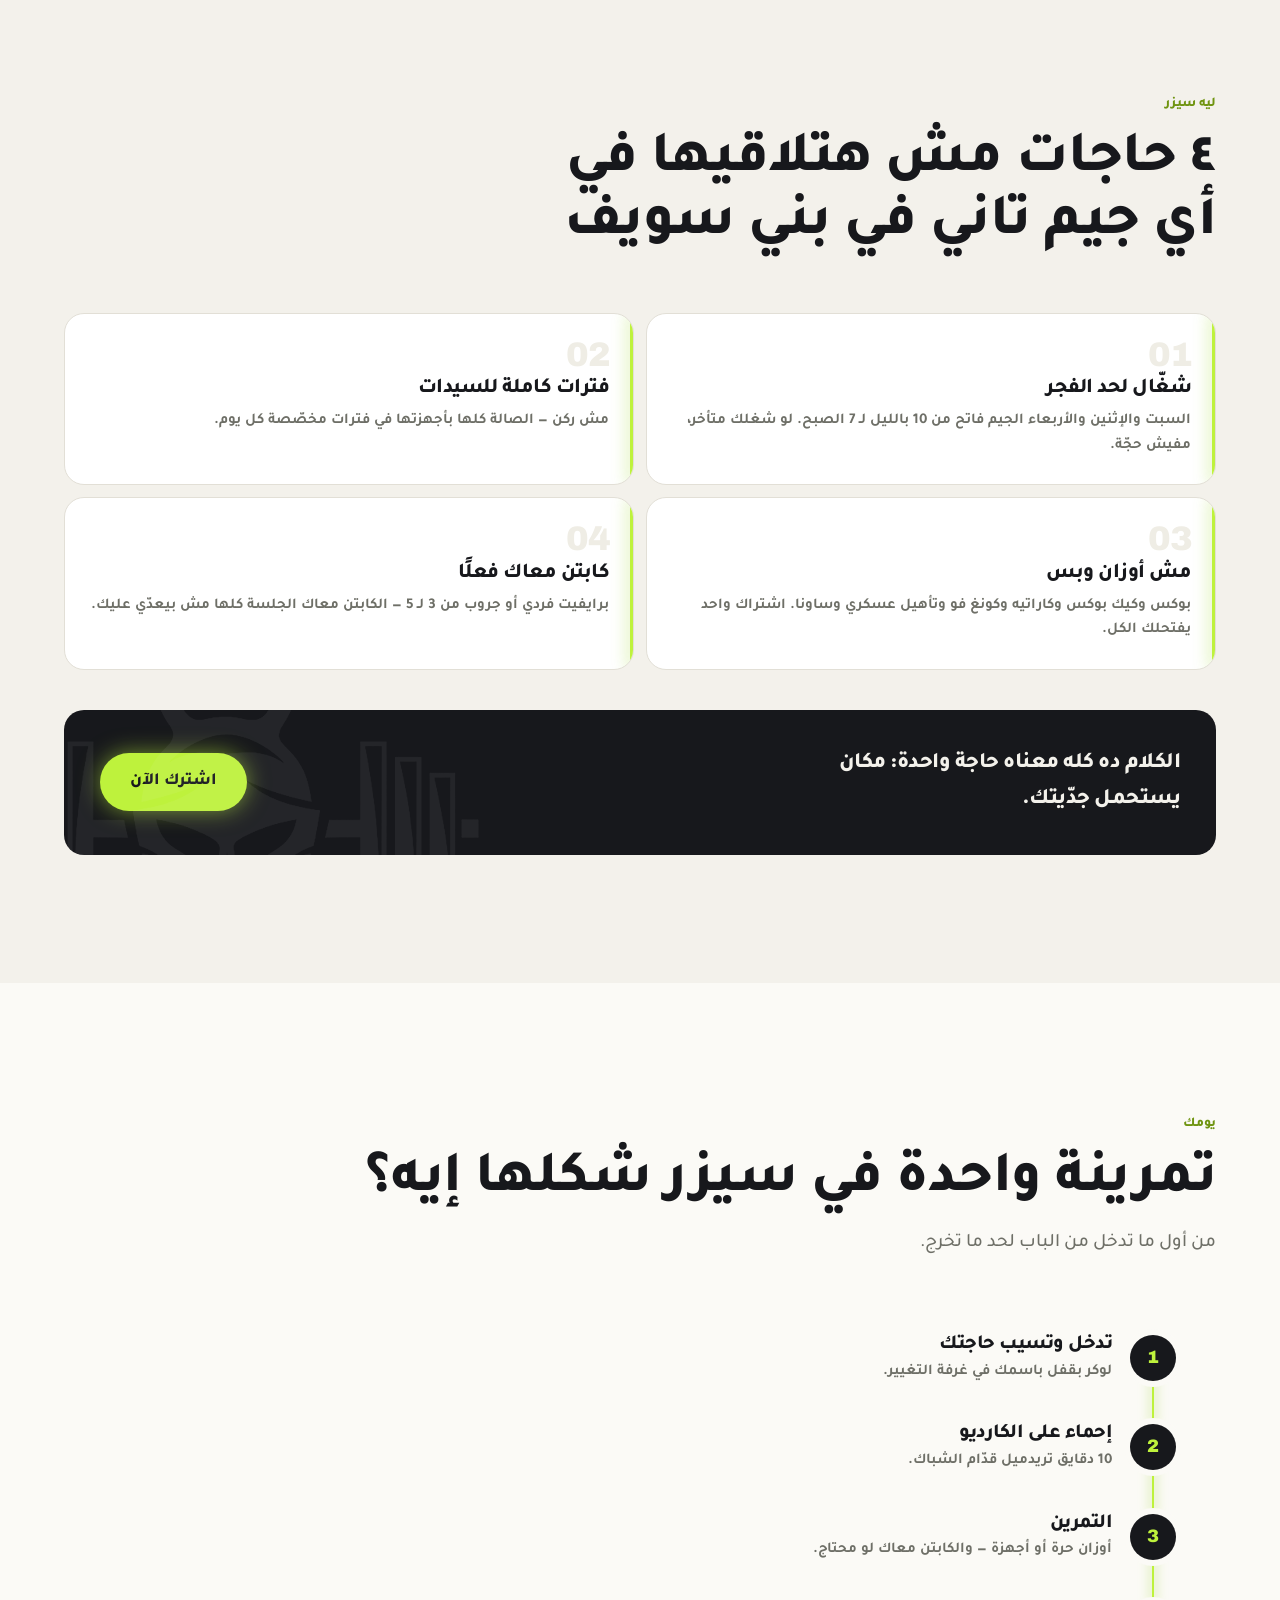
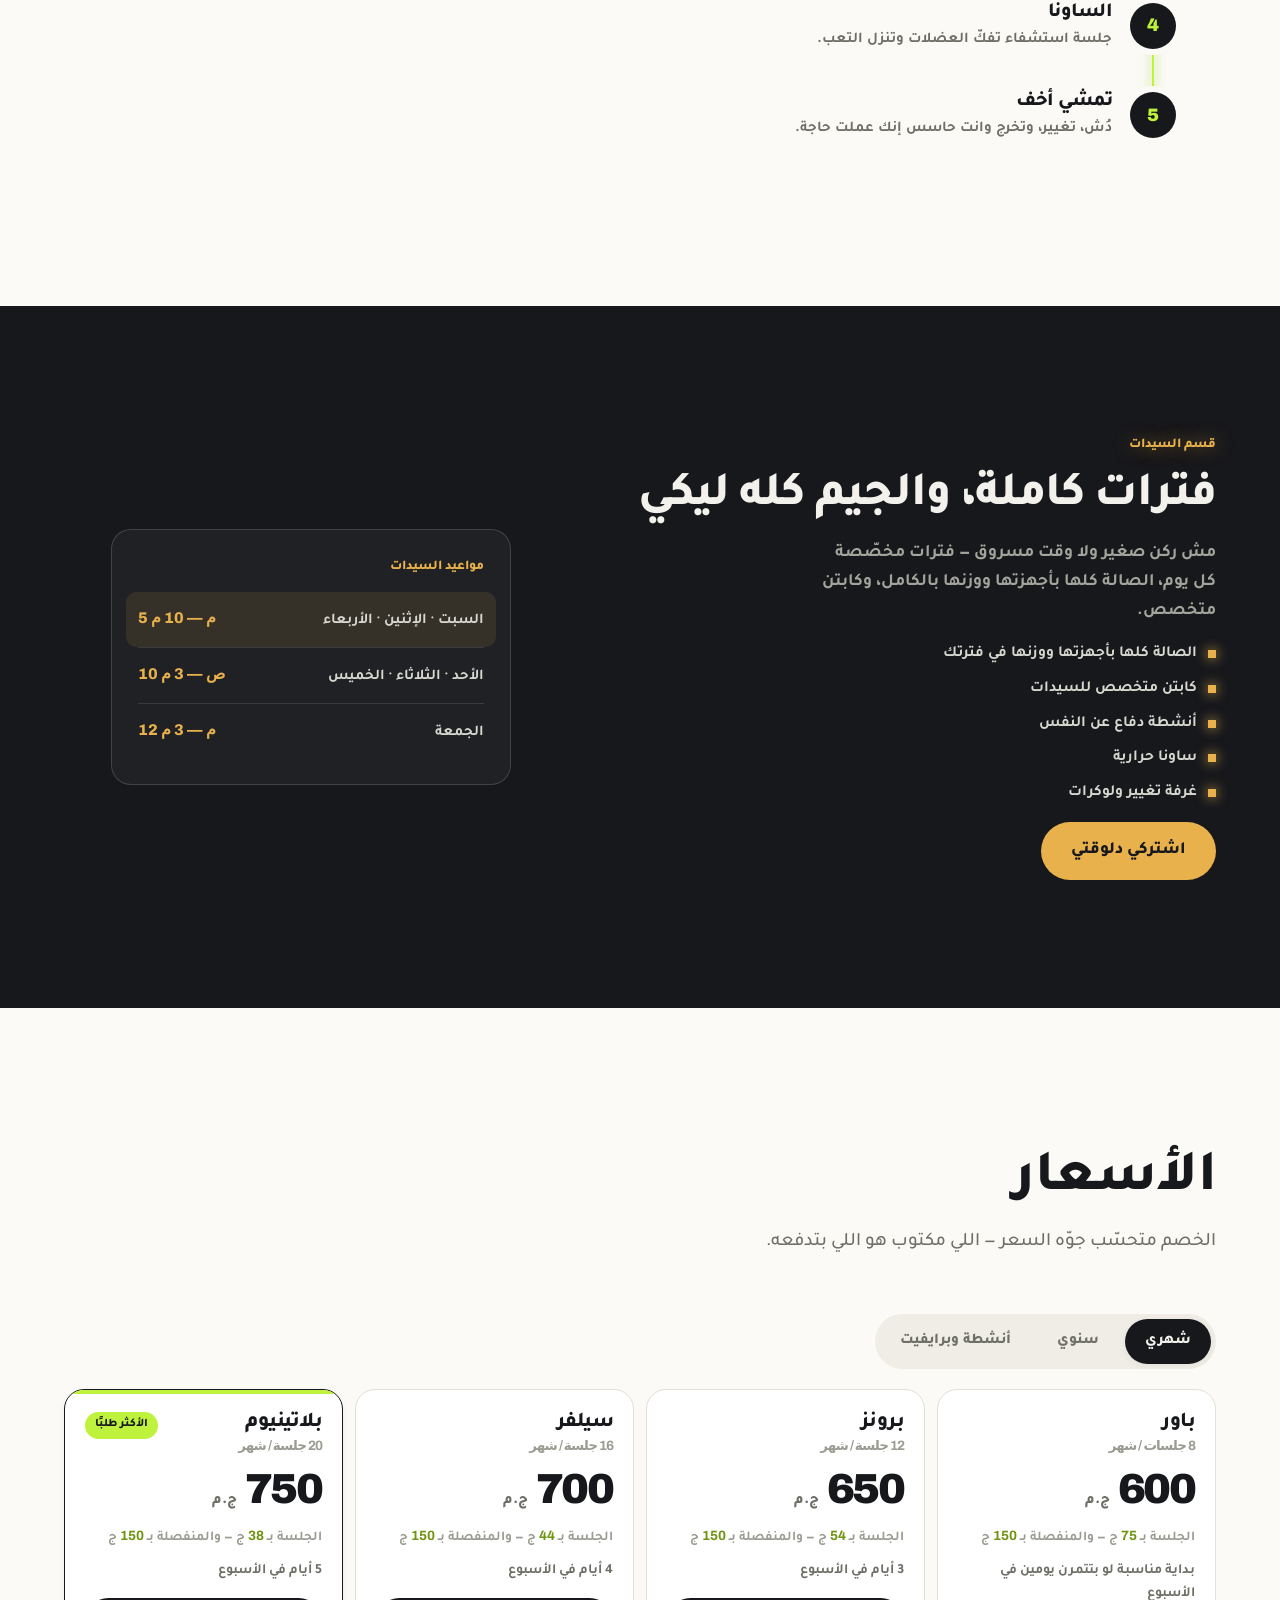
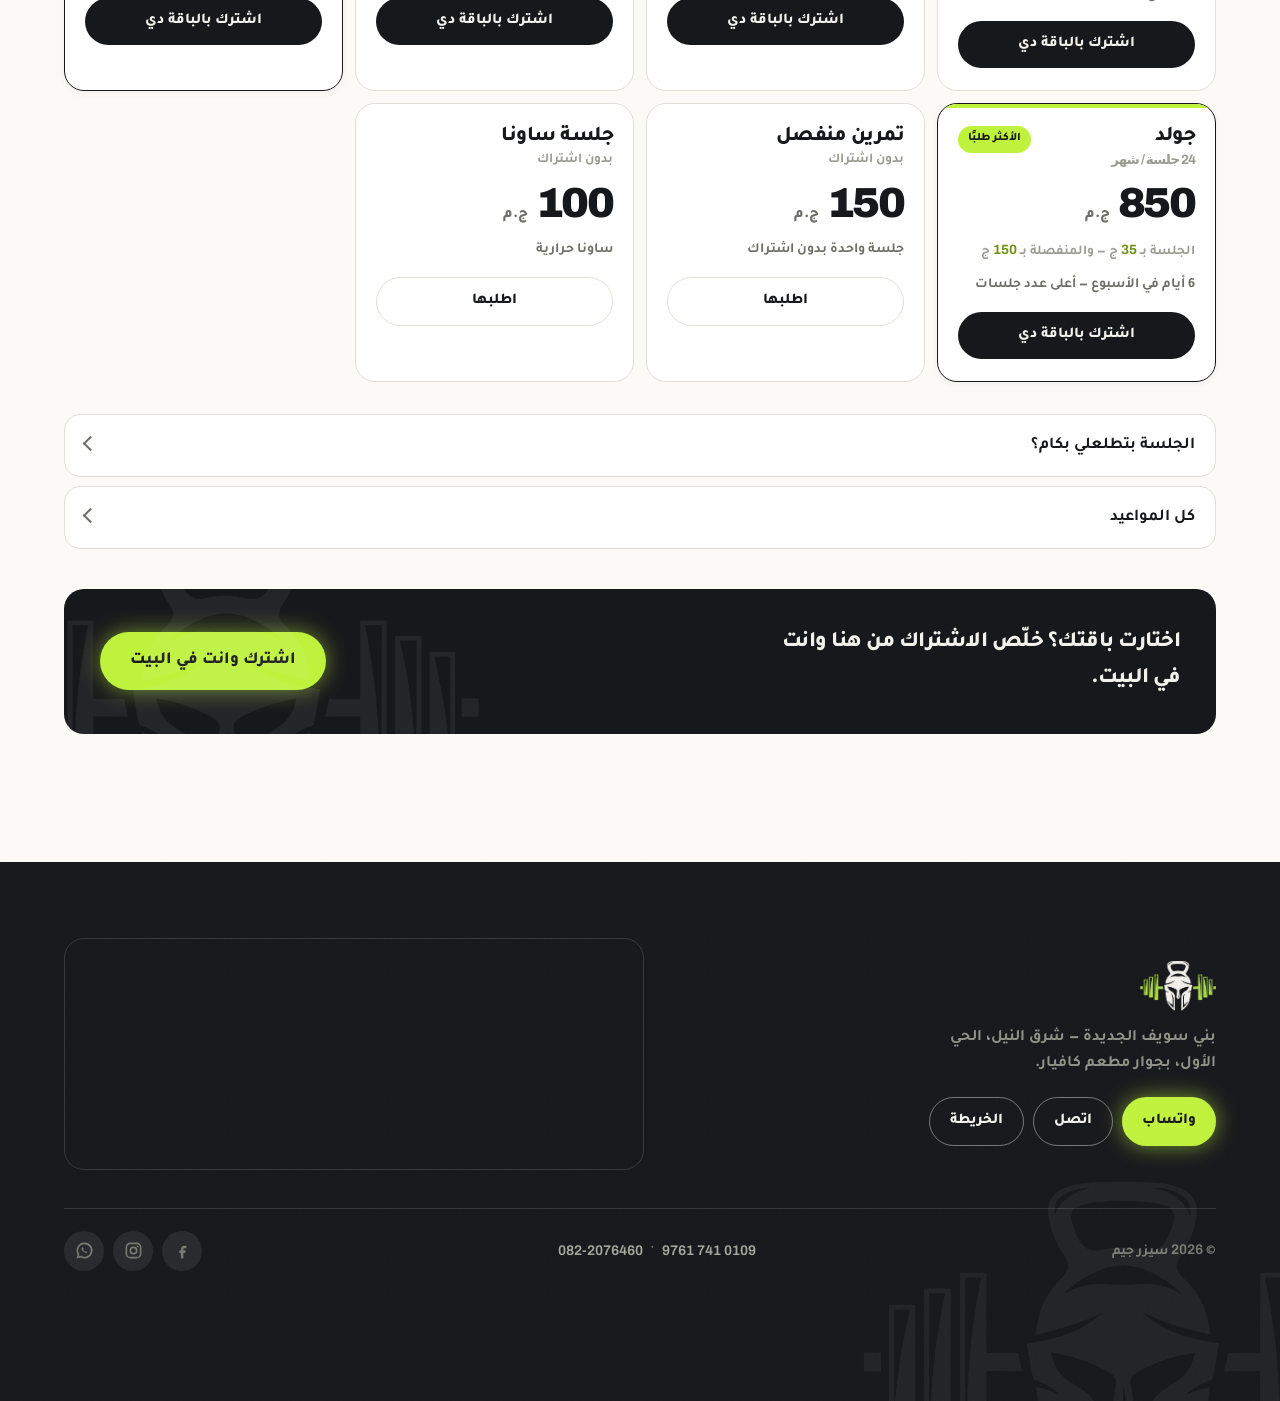
==== commit 0a4a5f41: "Let GitHub preview resolve dock links natively" ====
--- a/index.html
+++ b/index.html
@@ -347,6 +347,6 @@
 <script src="data/site.js?v=18"></script>
 <script src="assets/hours.js?v=18"></script>
 <script src="assets/site.js?v=19"></script>
-<script src="assets/public-shell.js?v=1"></script>
+<script src="assets/public-shell.js?v=2"></script>
 </body>
 </html>
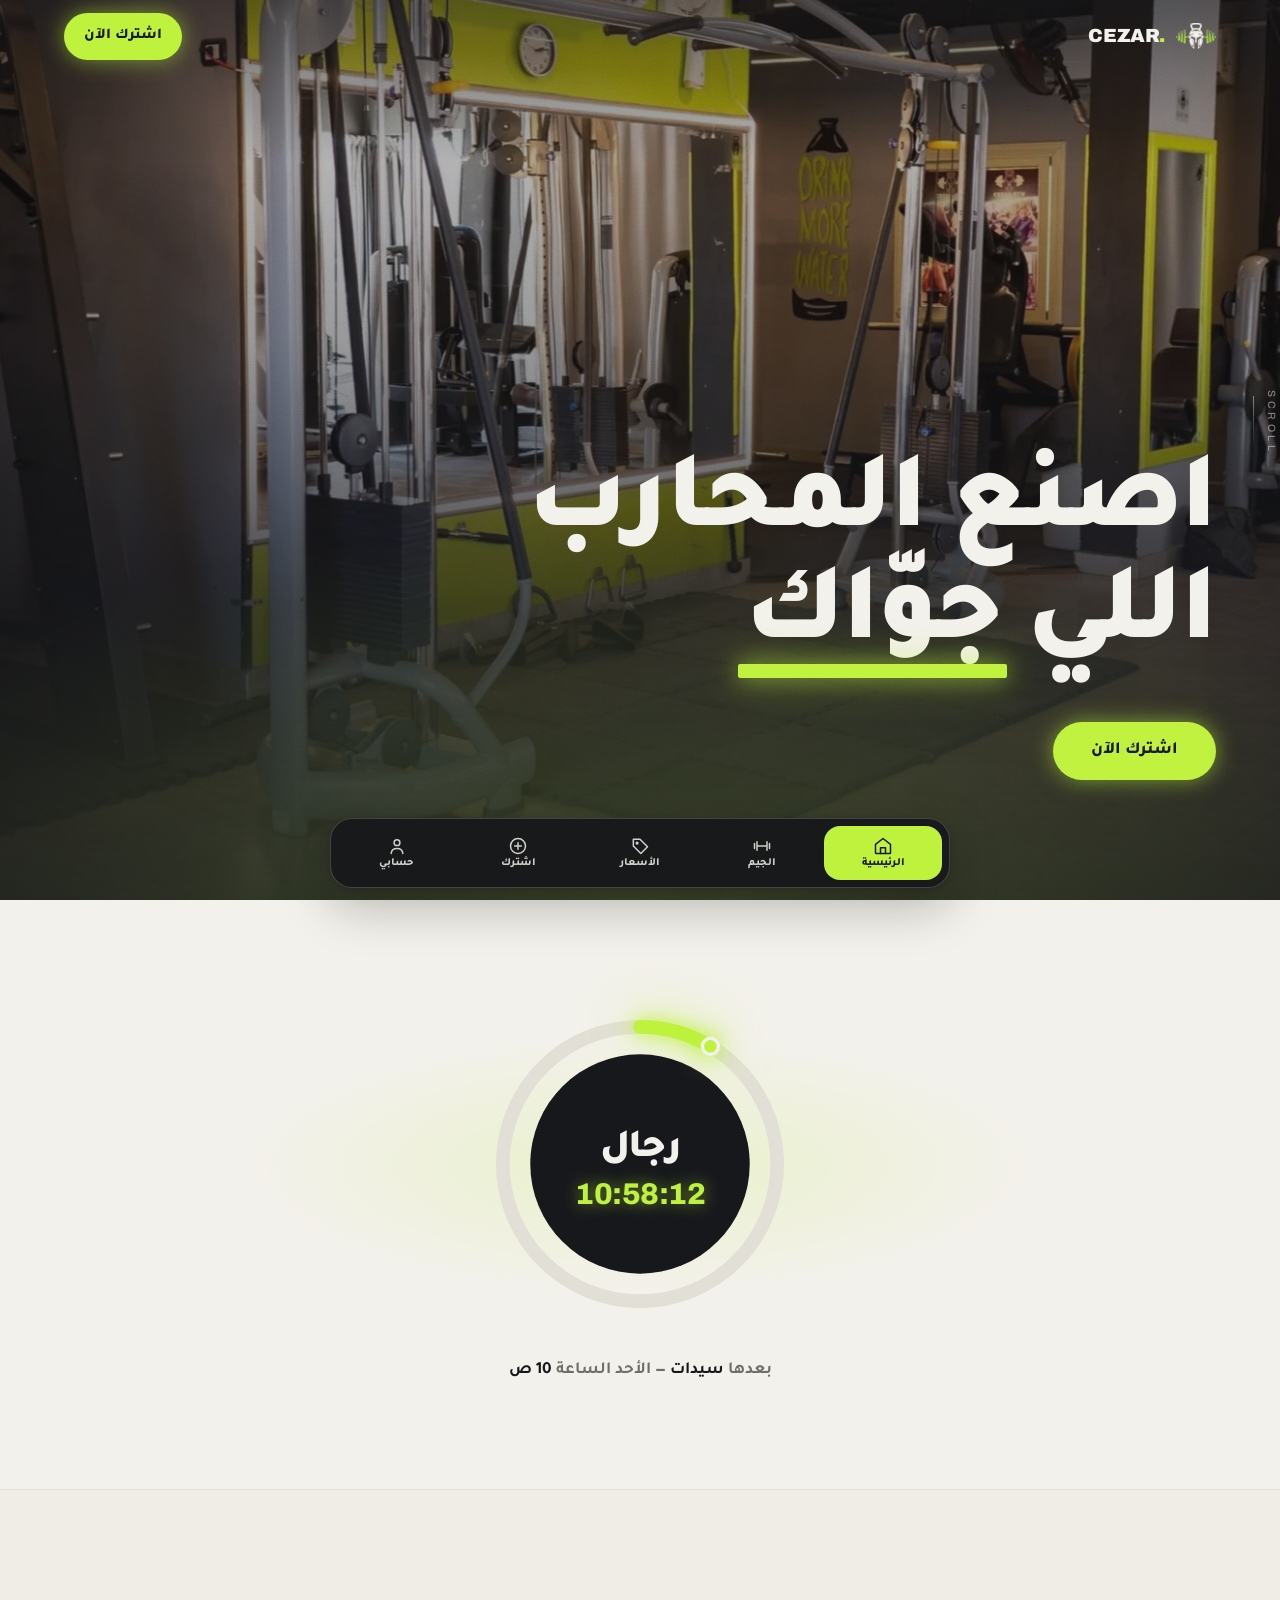
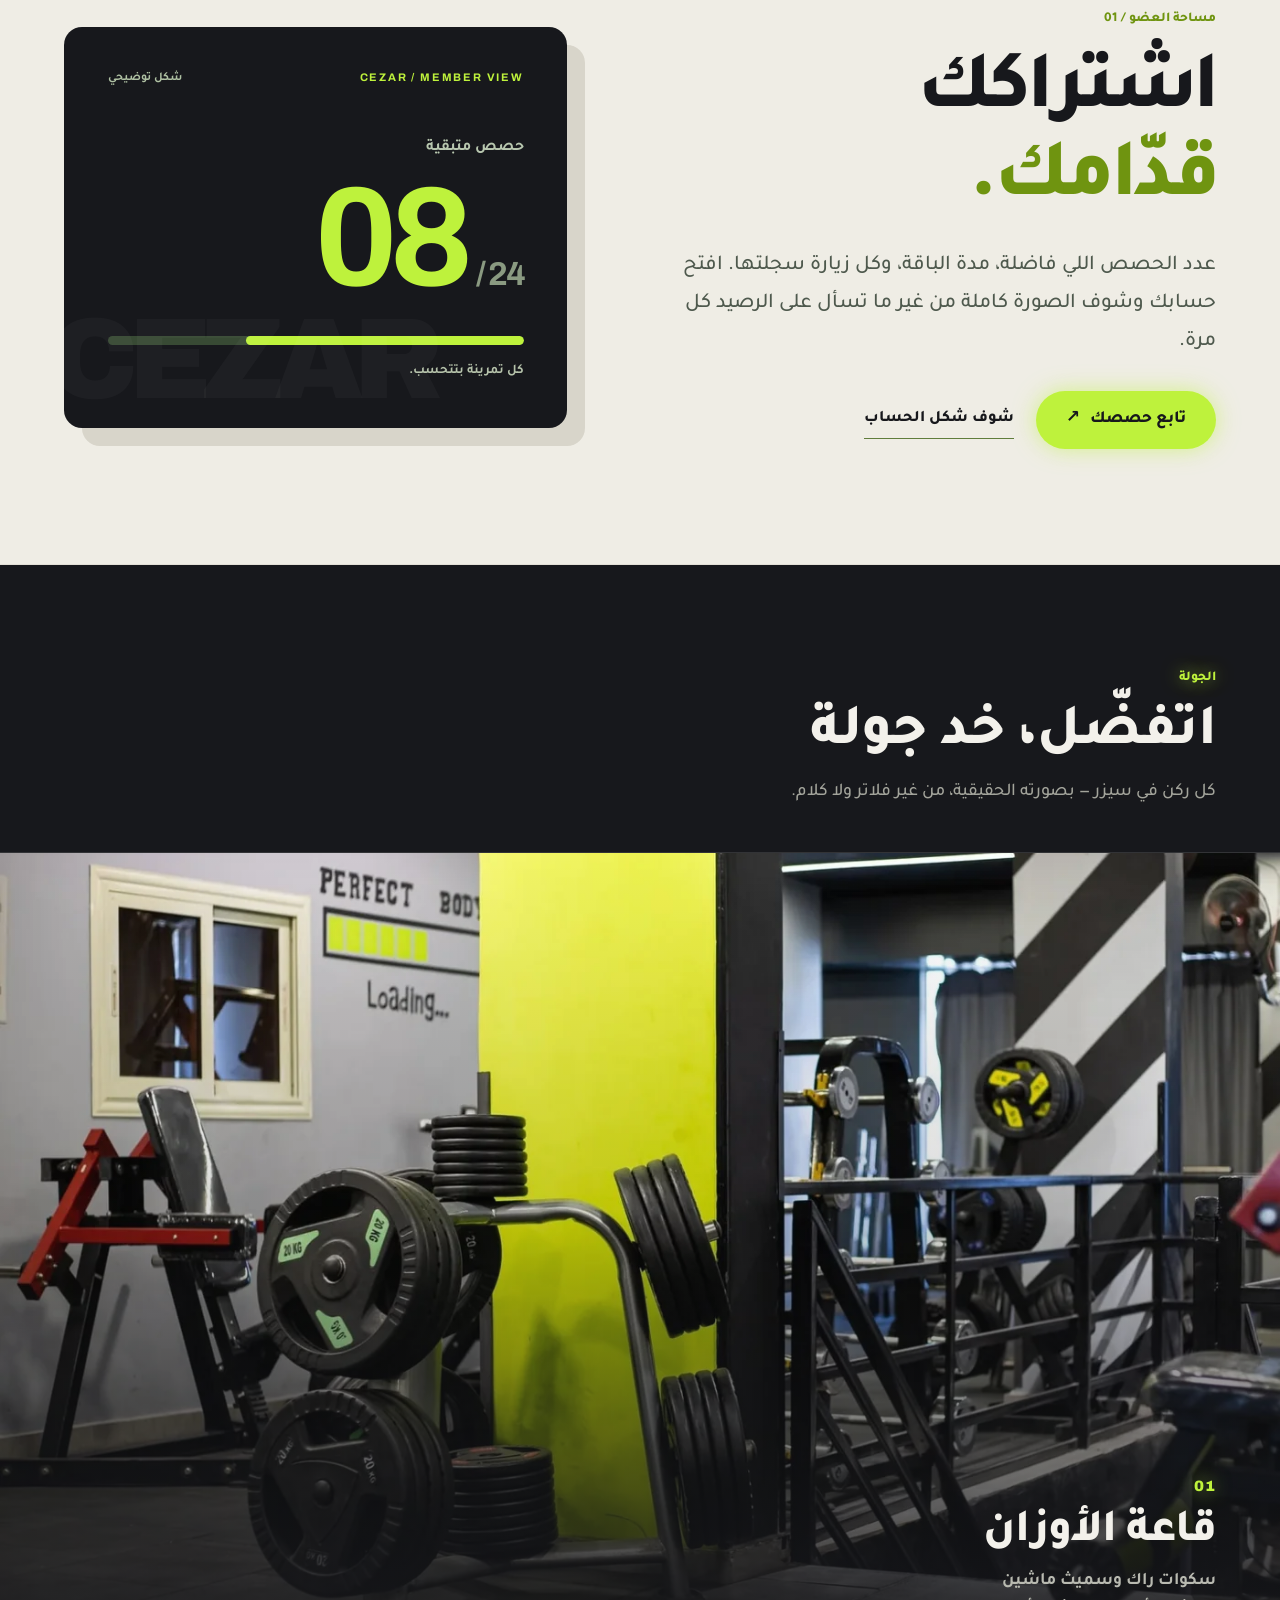
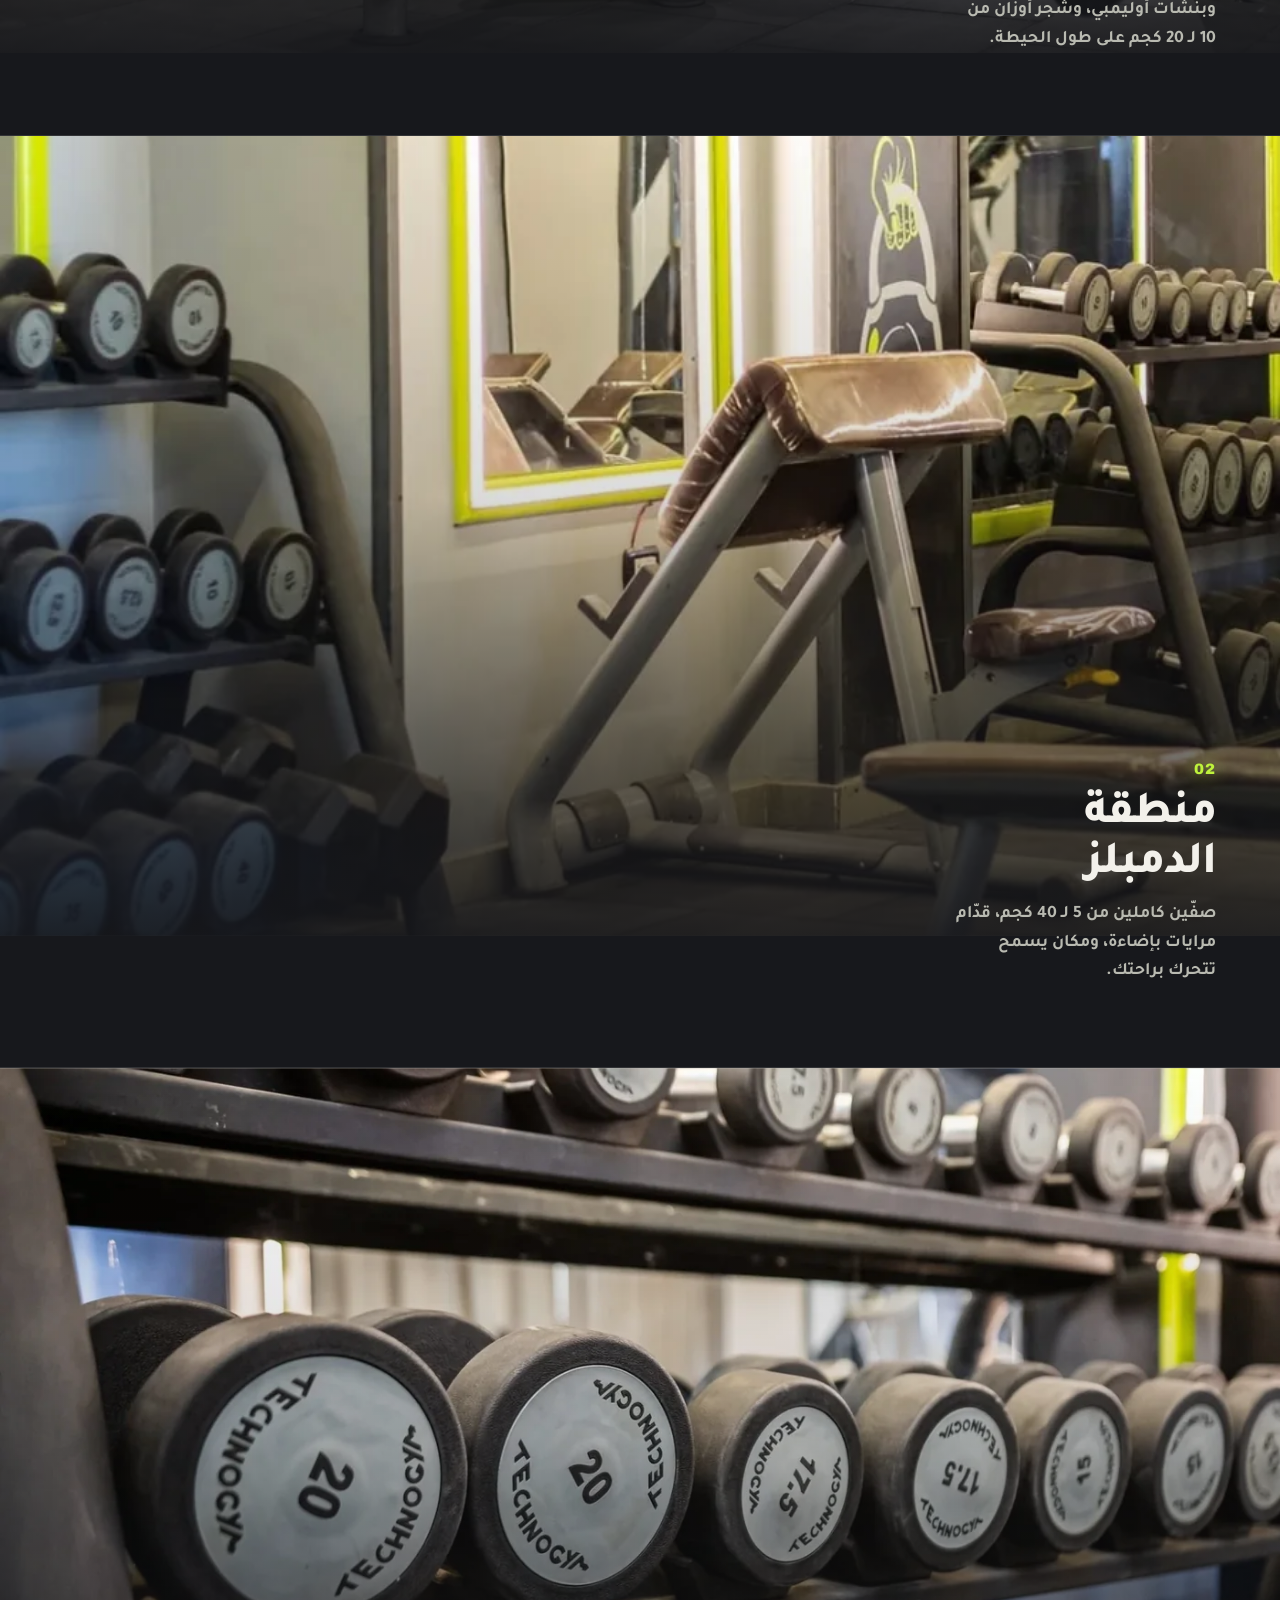
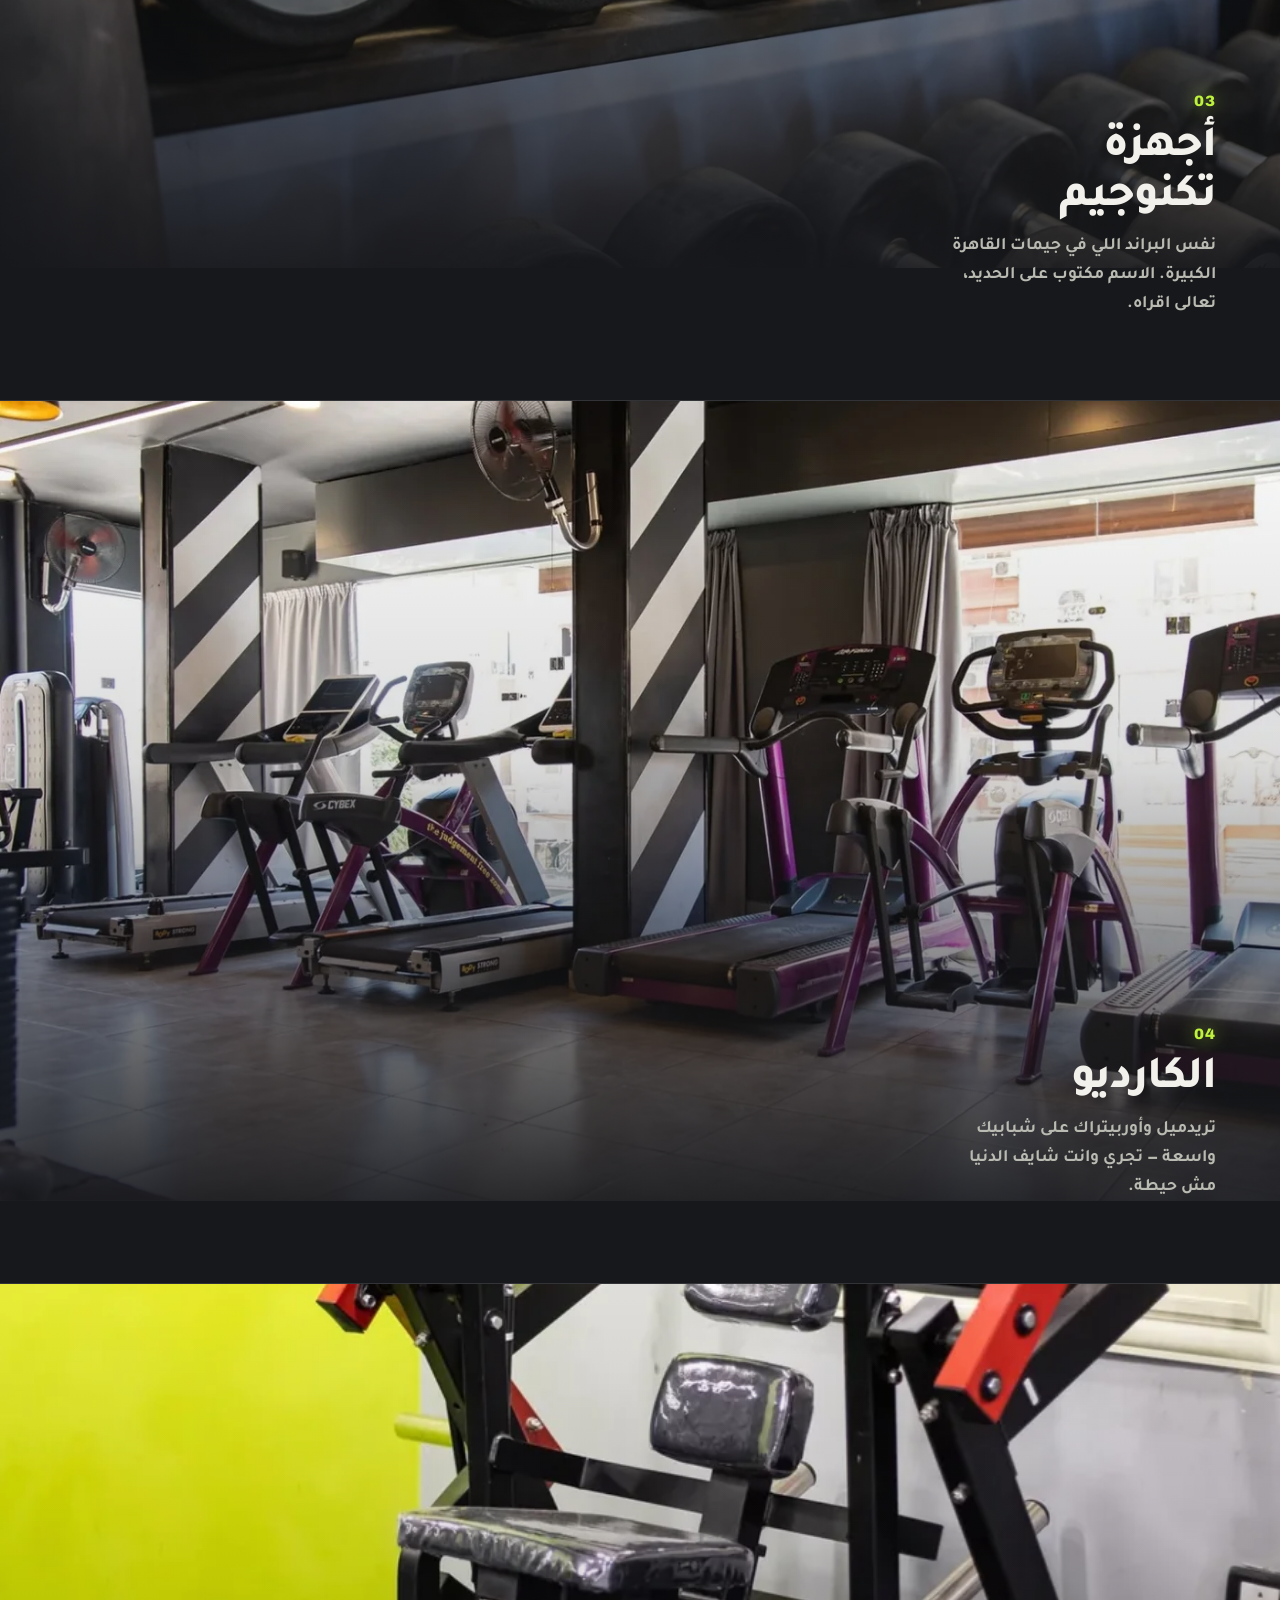
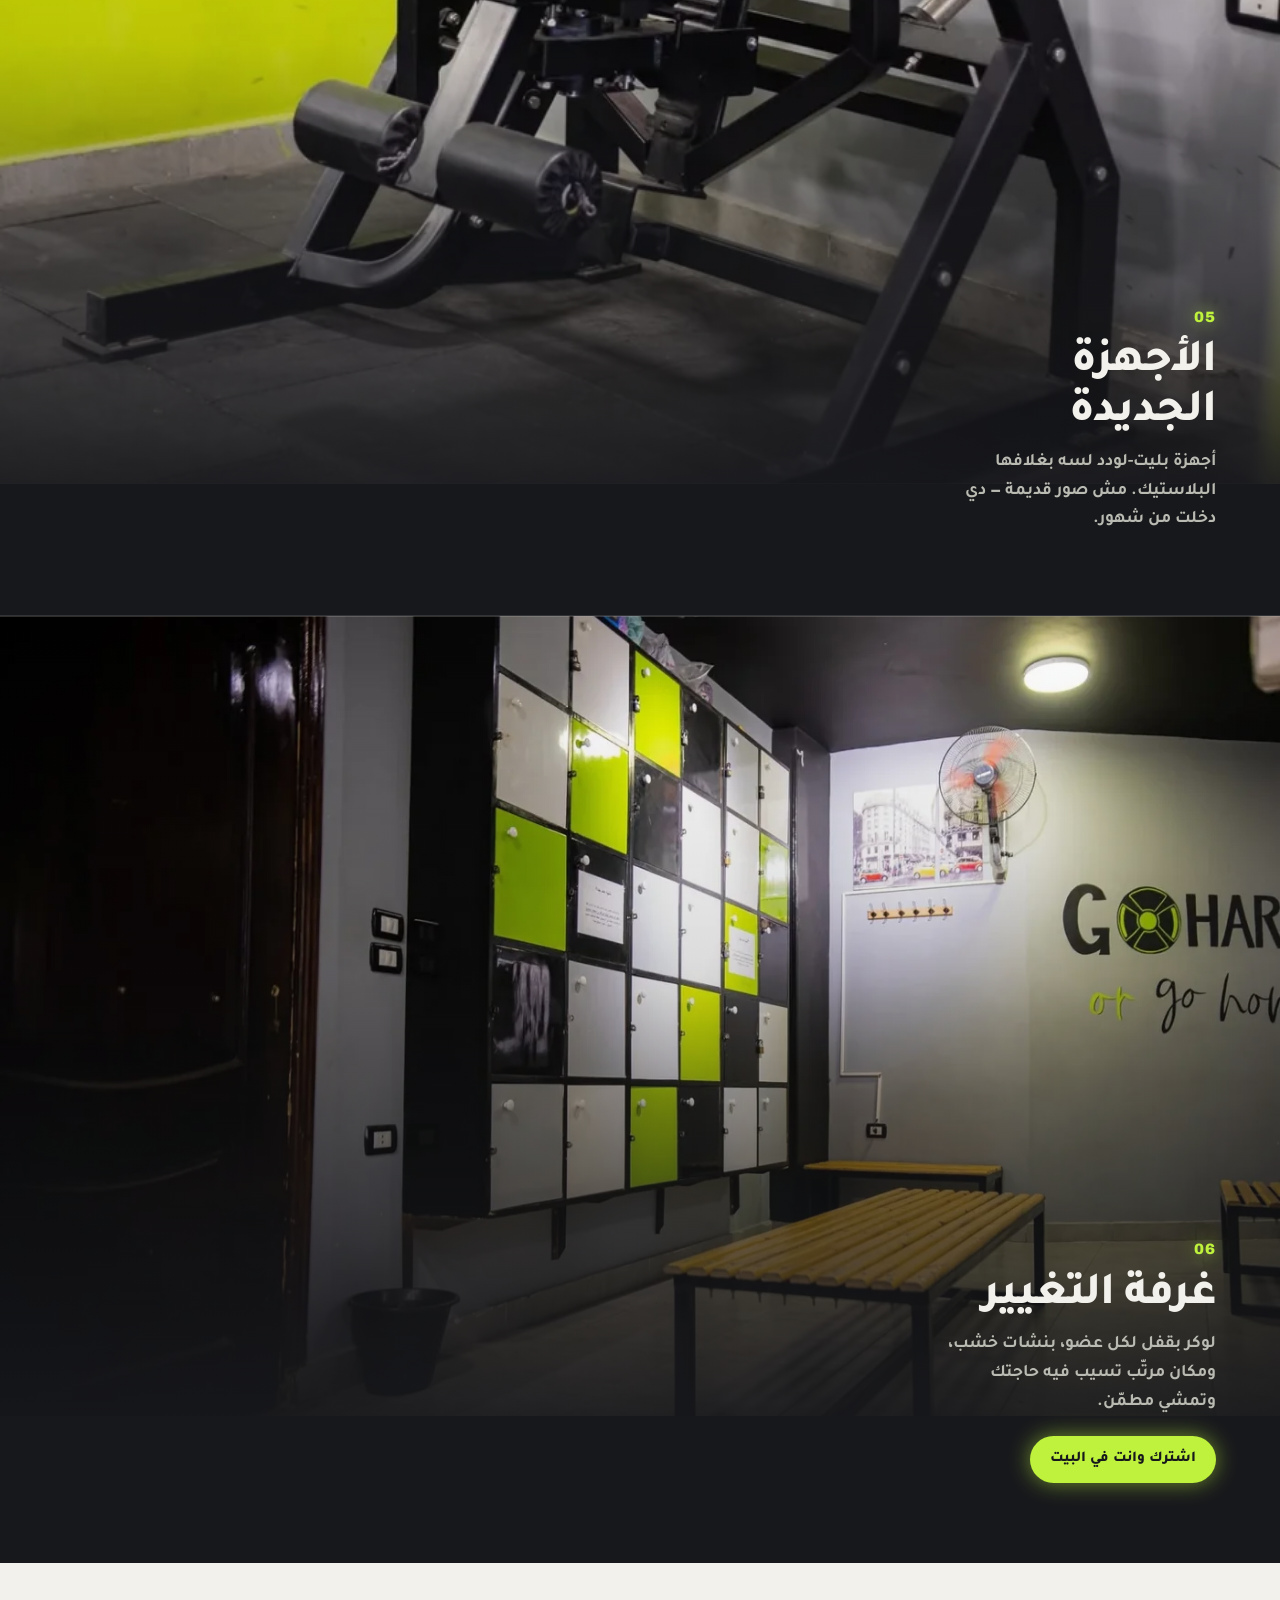
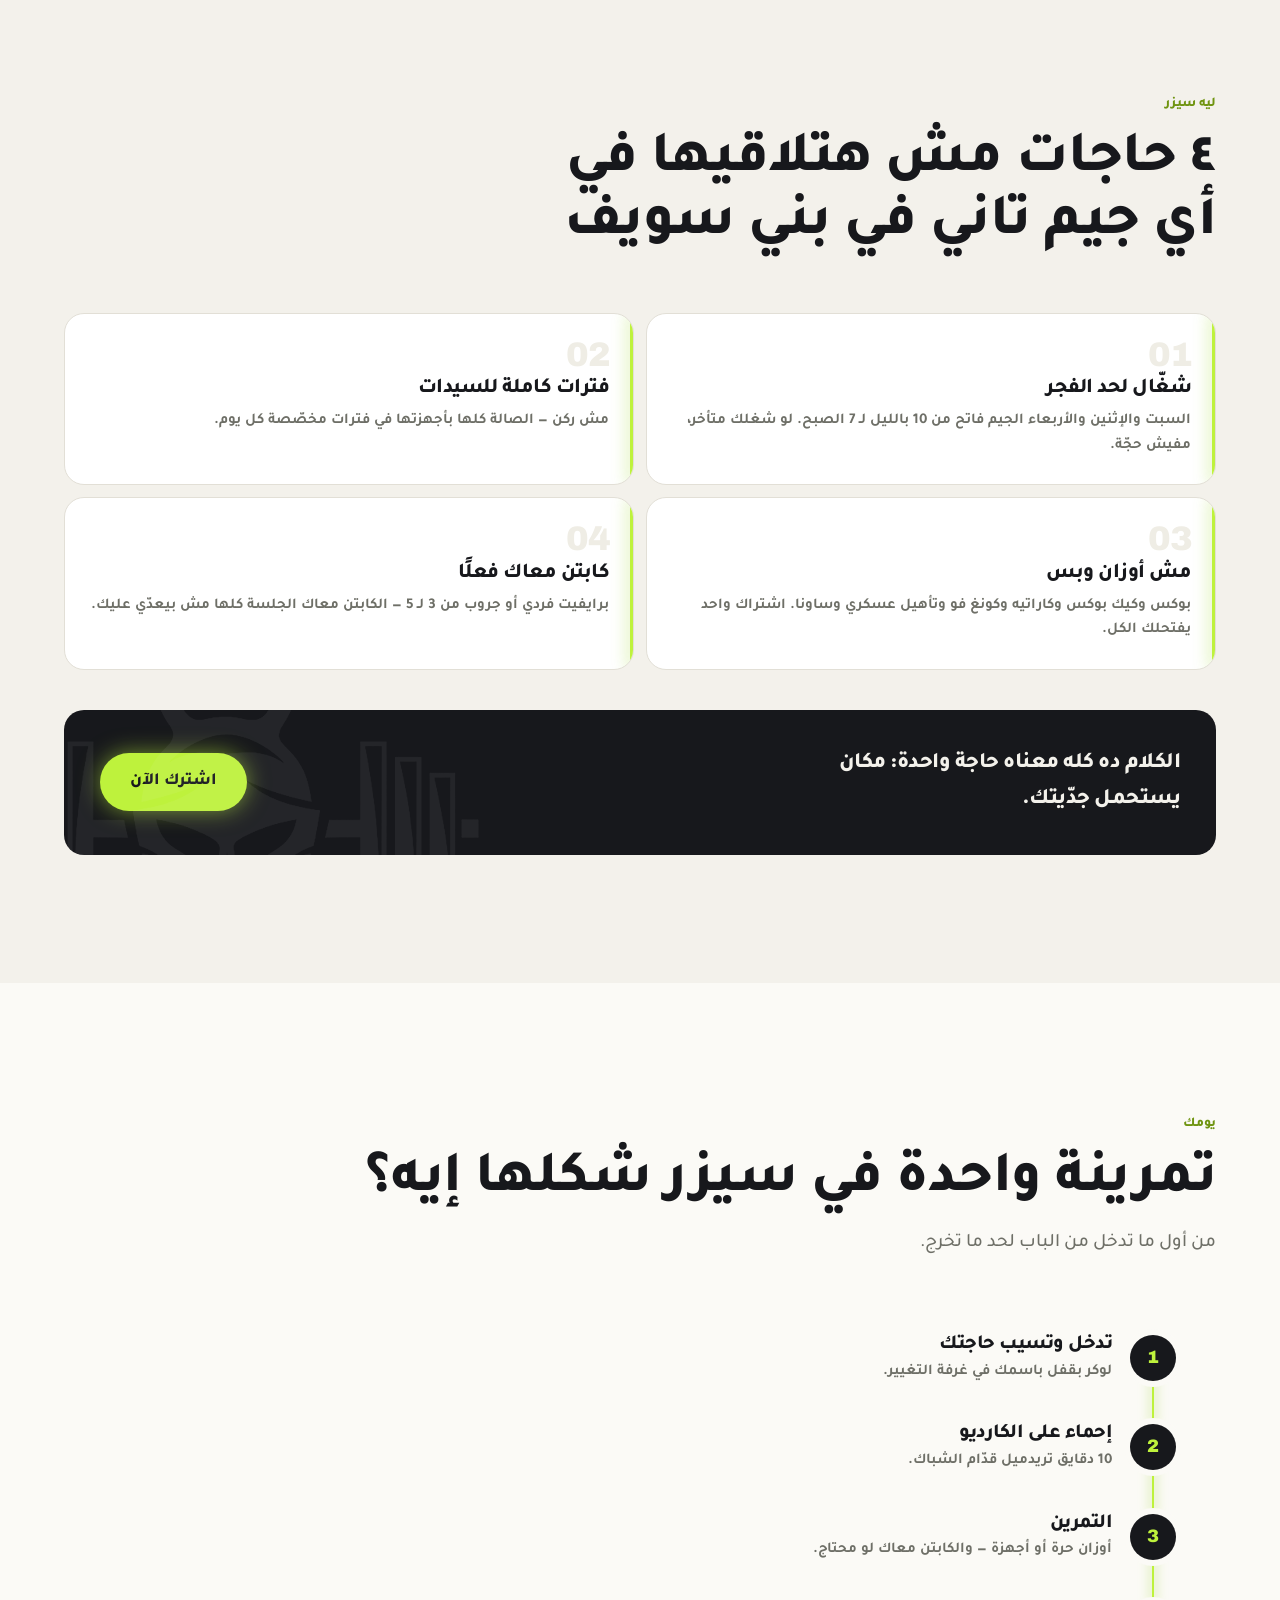
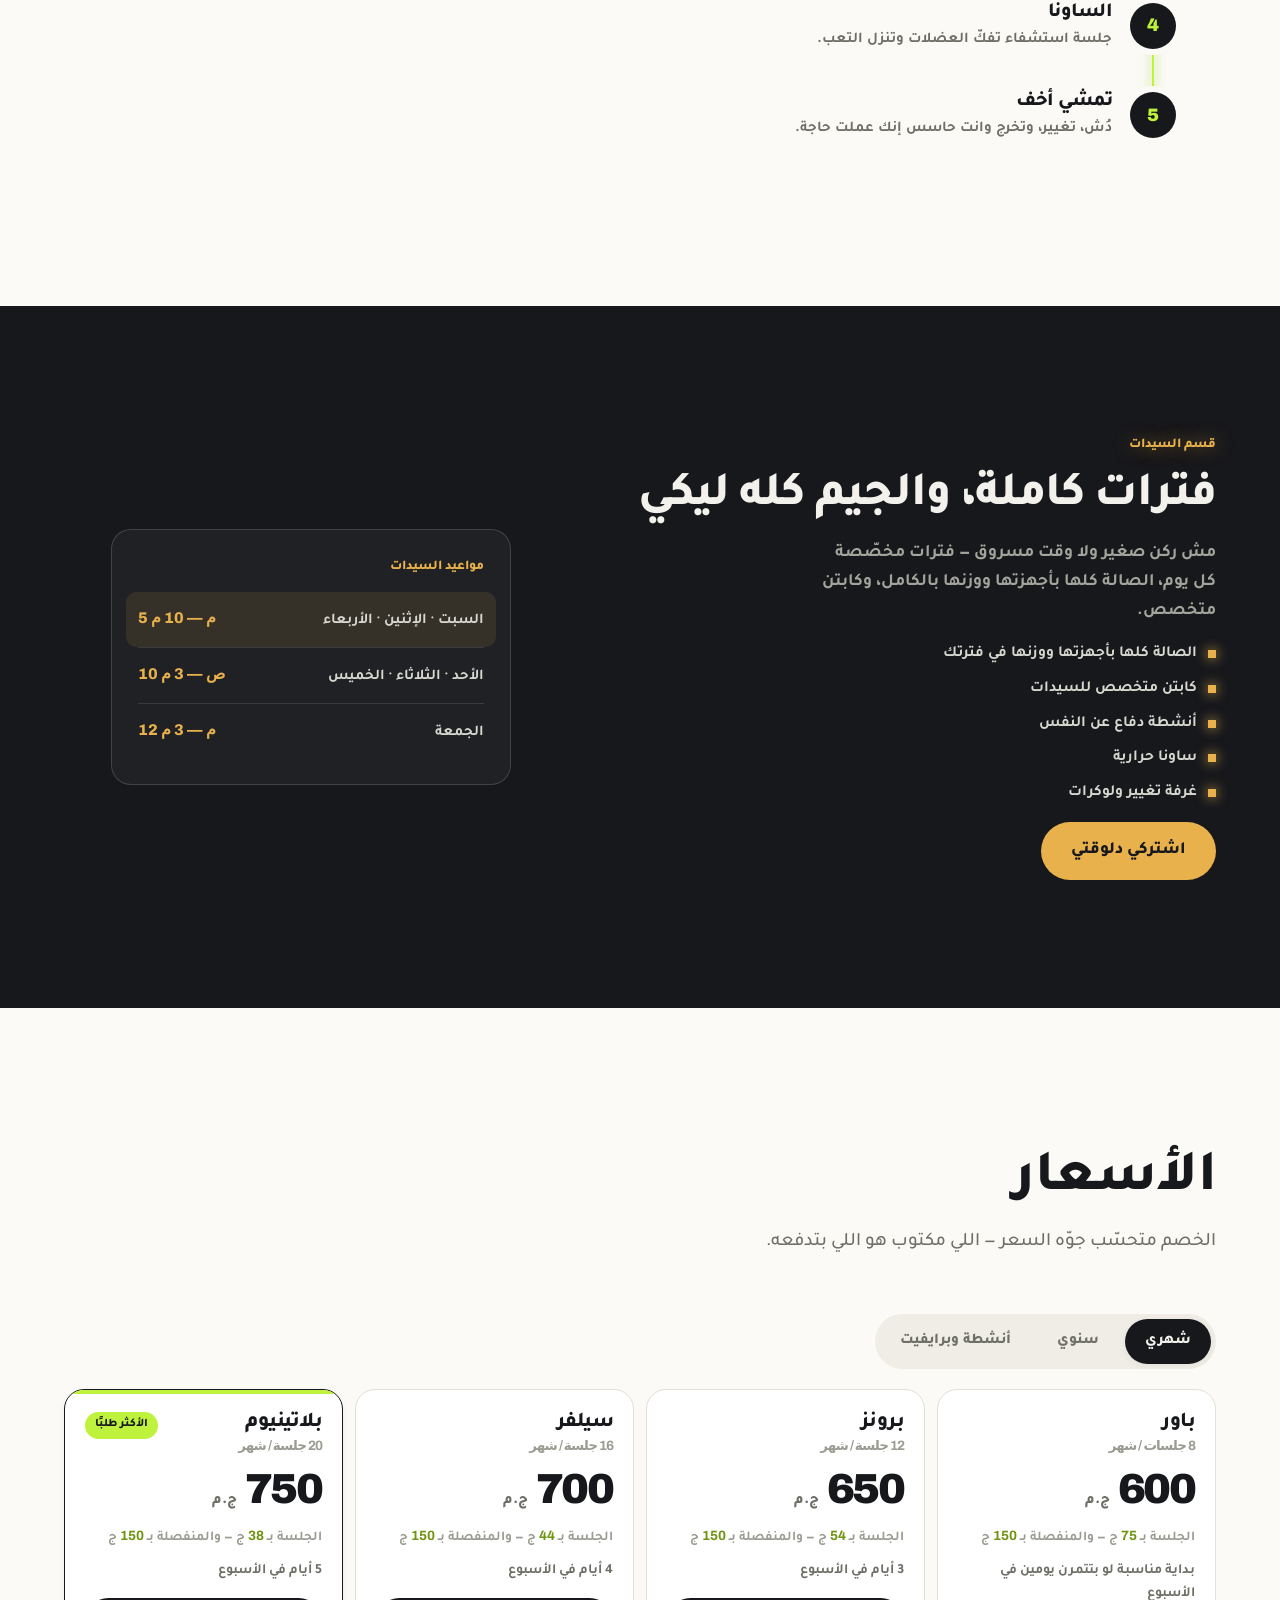
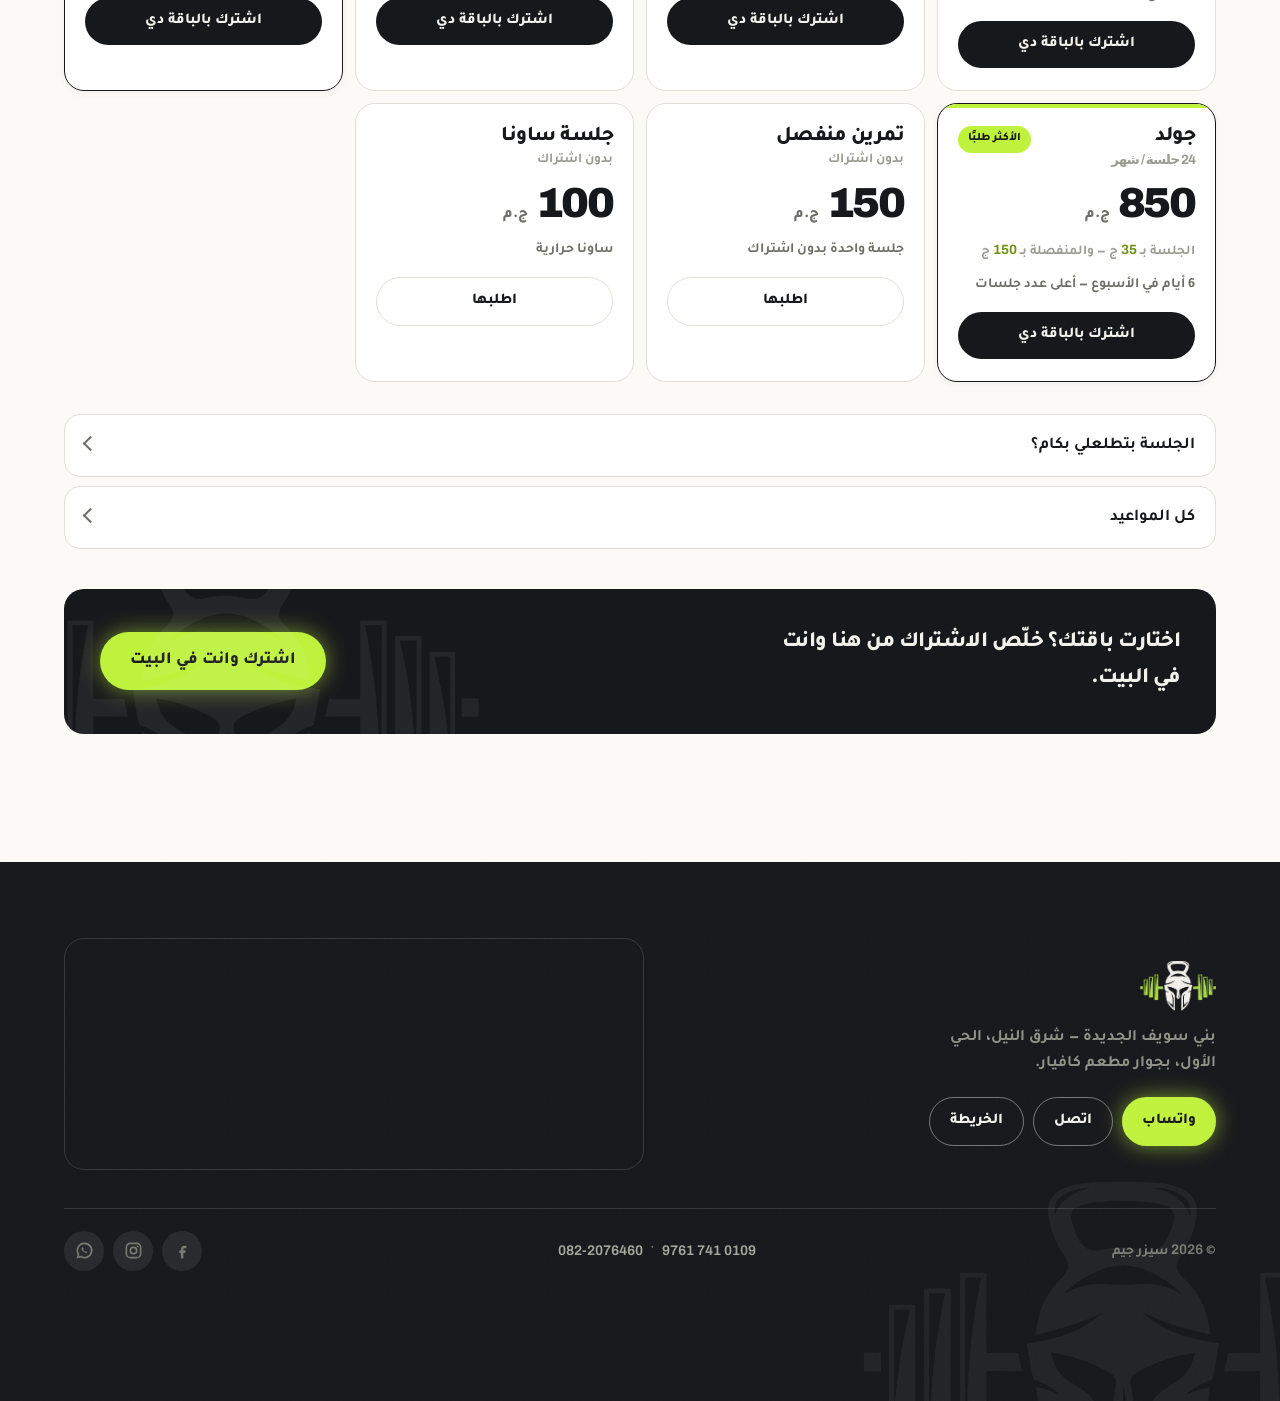
==== commit 8143ee9e: "Fix cross-page dock links in static preview" ====
--- a/index.html
+++ b/index.html
@@ -347,6 +347,6 @@
 <script src="data/site.js?v=18"></script>
 <script src="assets/hours.js?v=18"></script>
 <script src="assets/site.js?v=19"></script>
-<script src="assets/public-shell.js?v=2"></script>
+<script src="assets/public-shell.js?v=3"></script>
 </body>
 </html>
